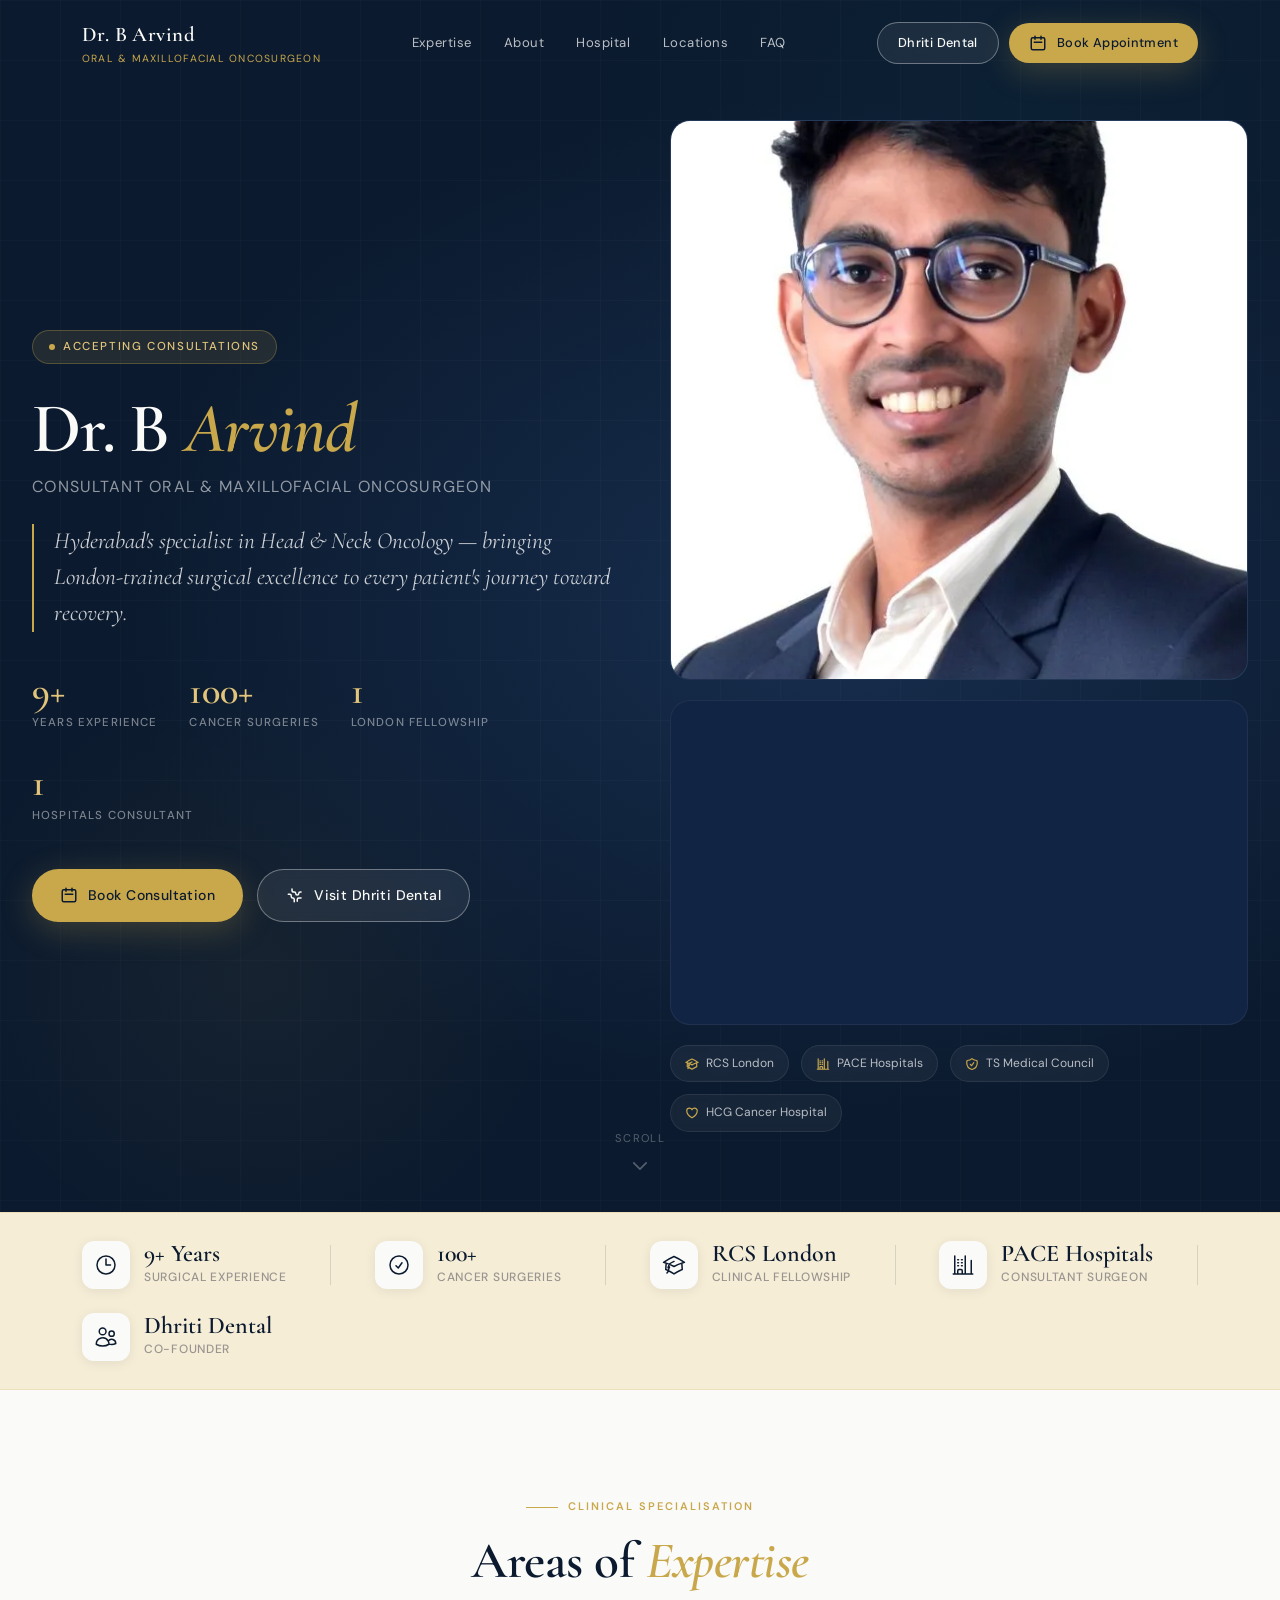
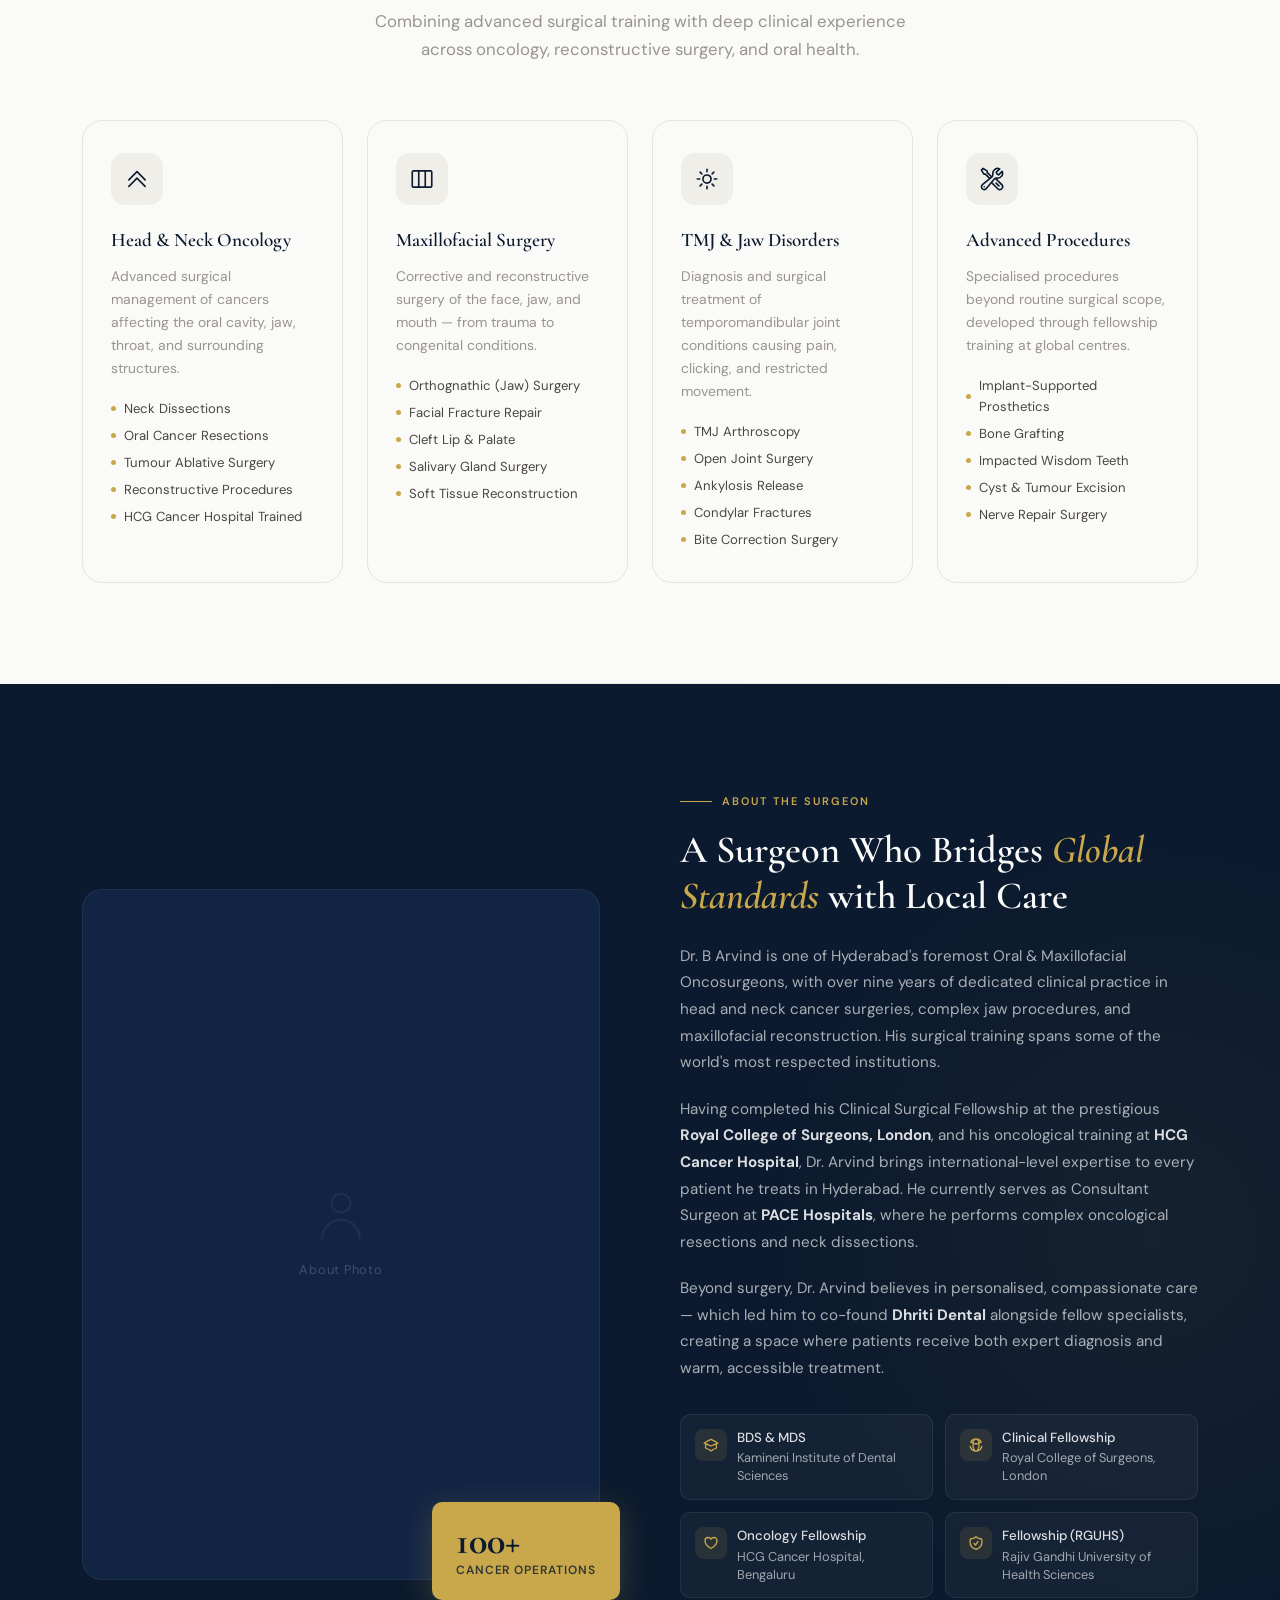
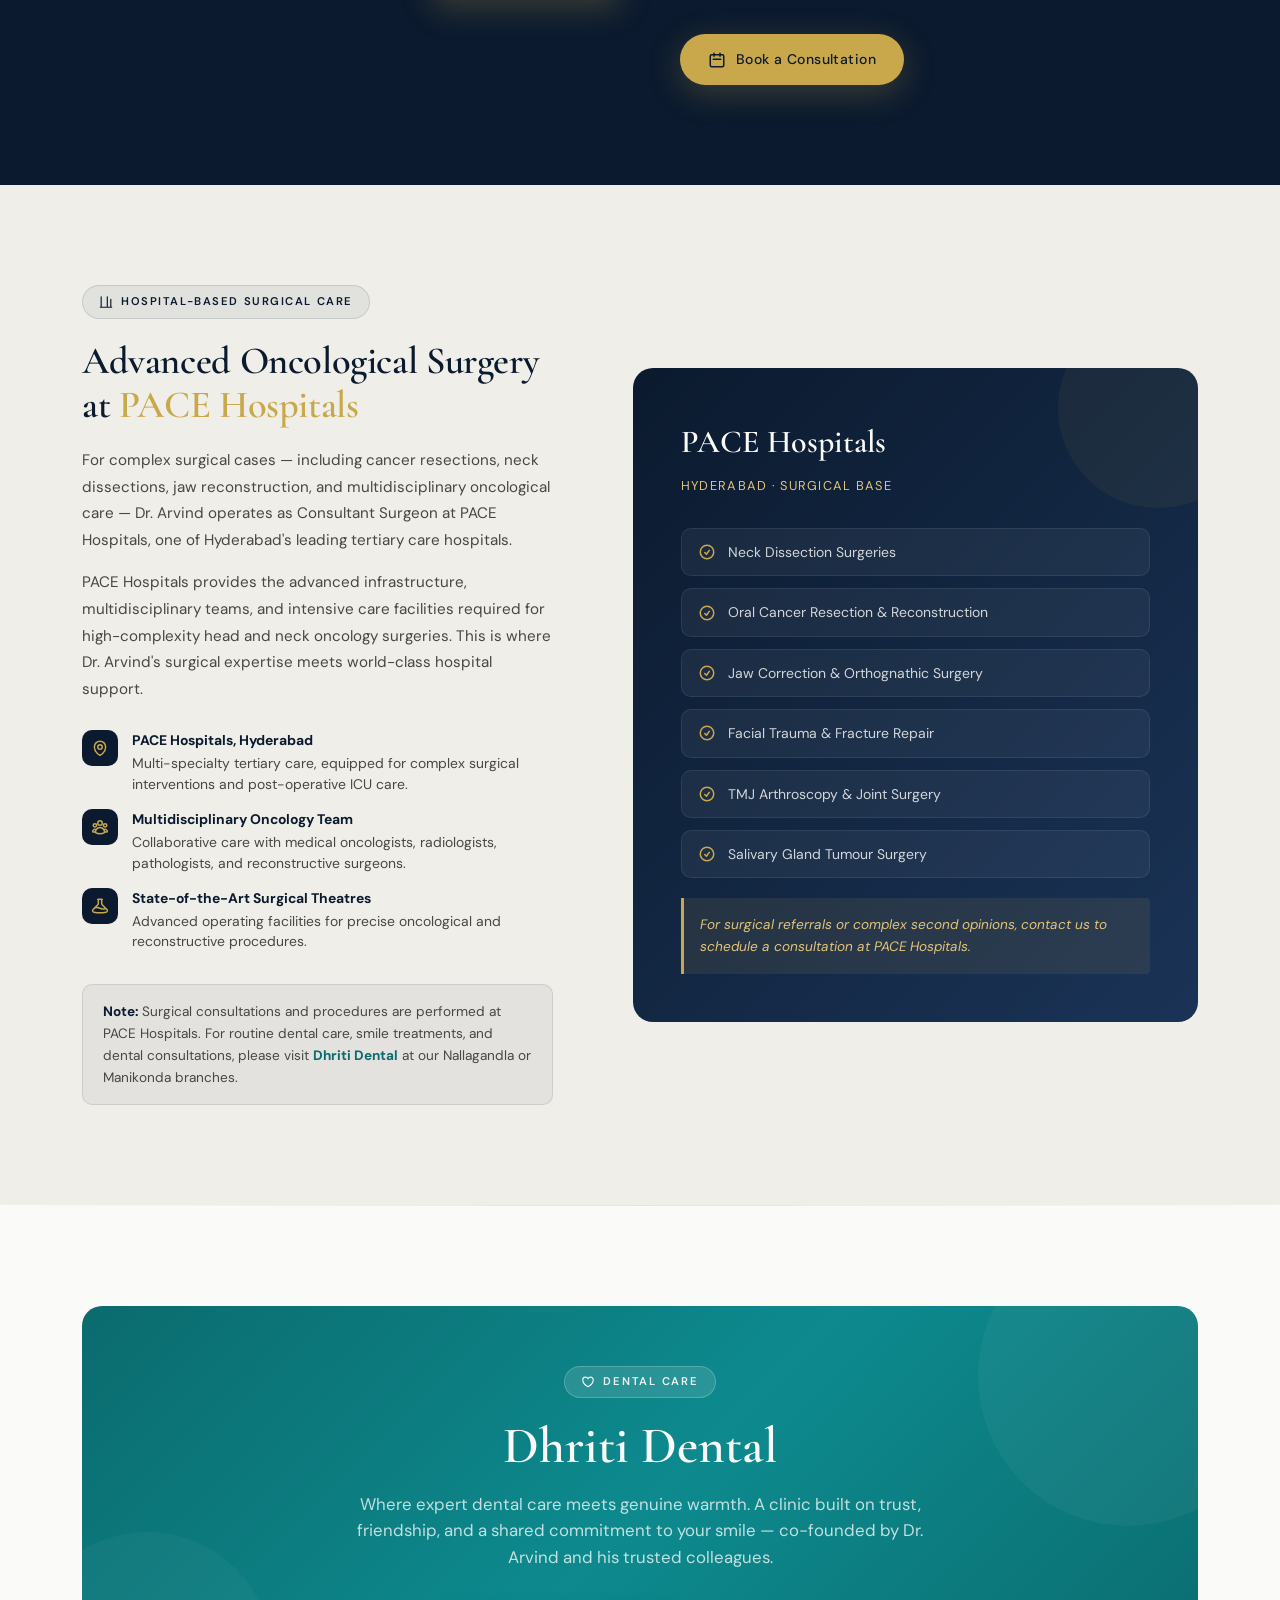
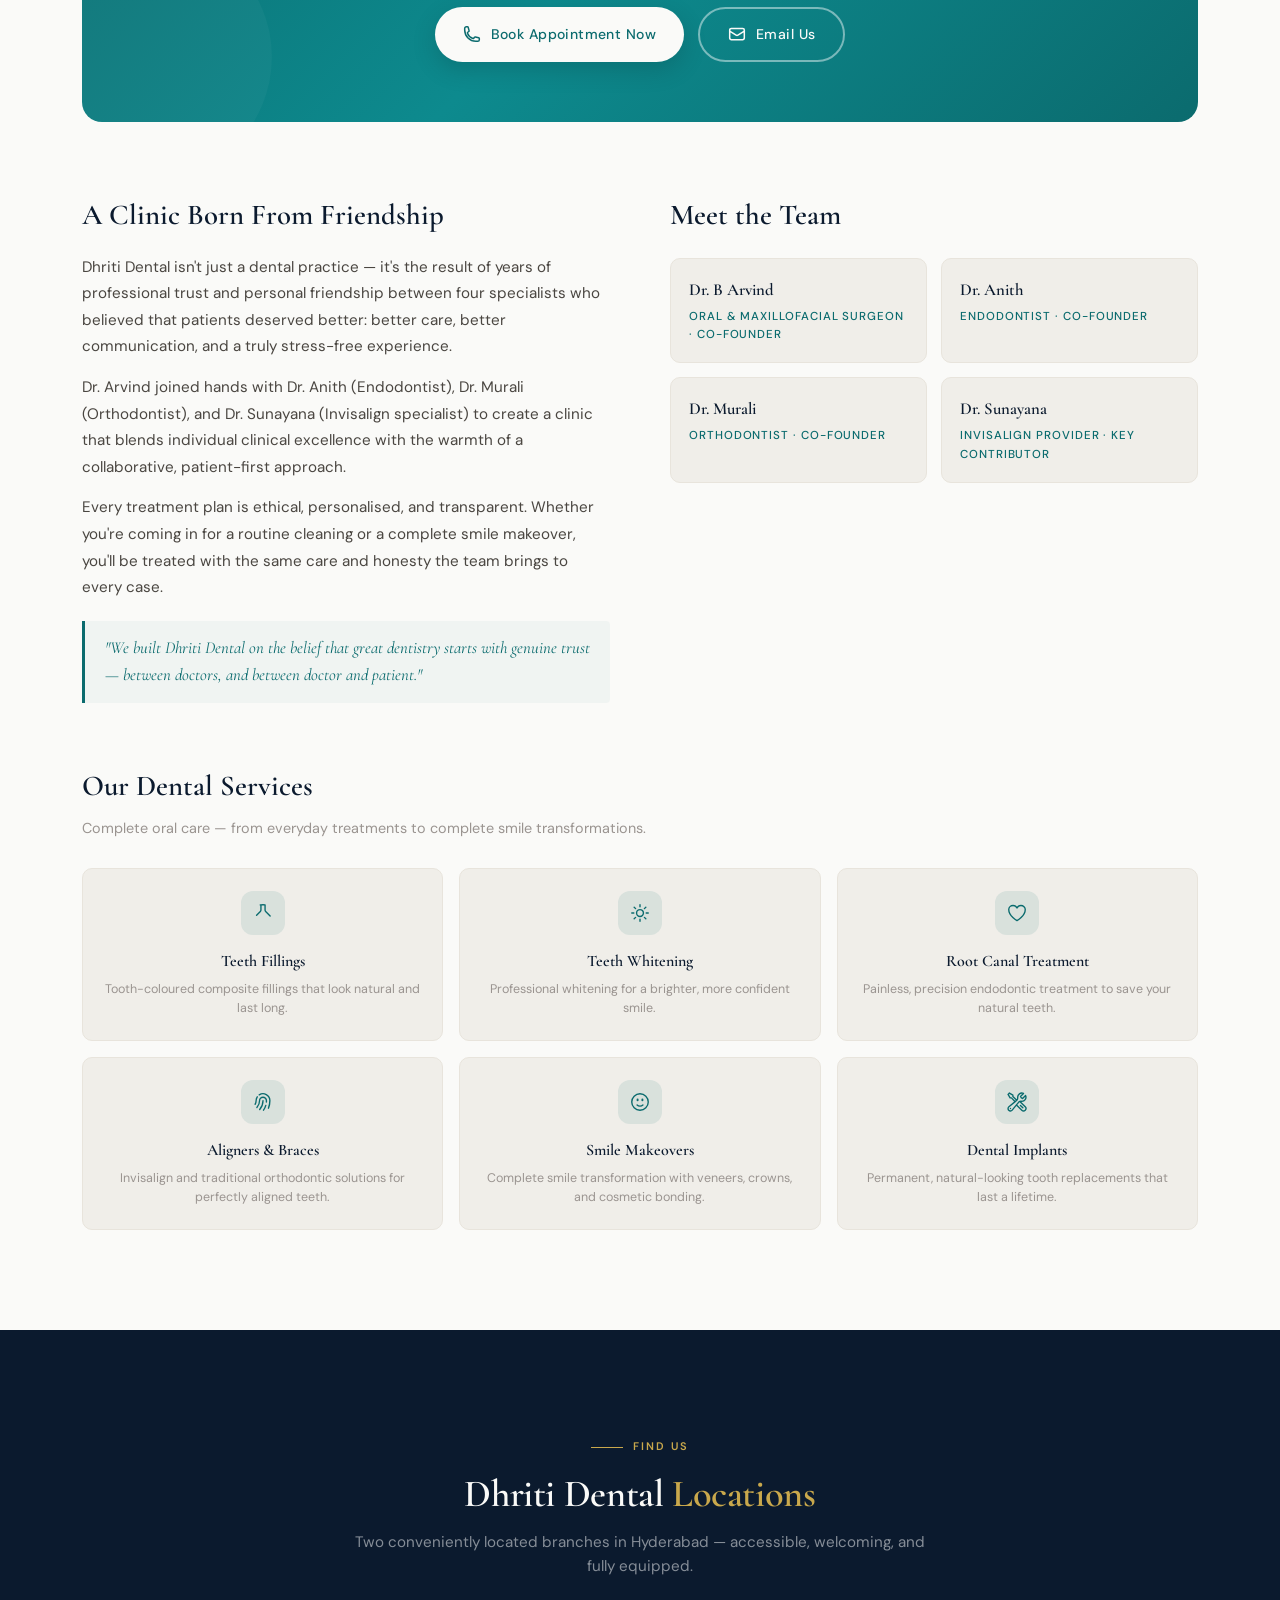
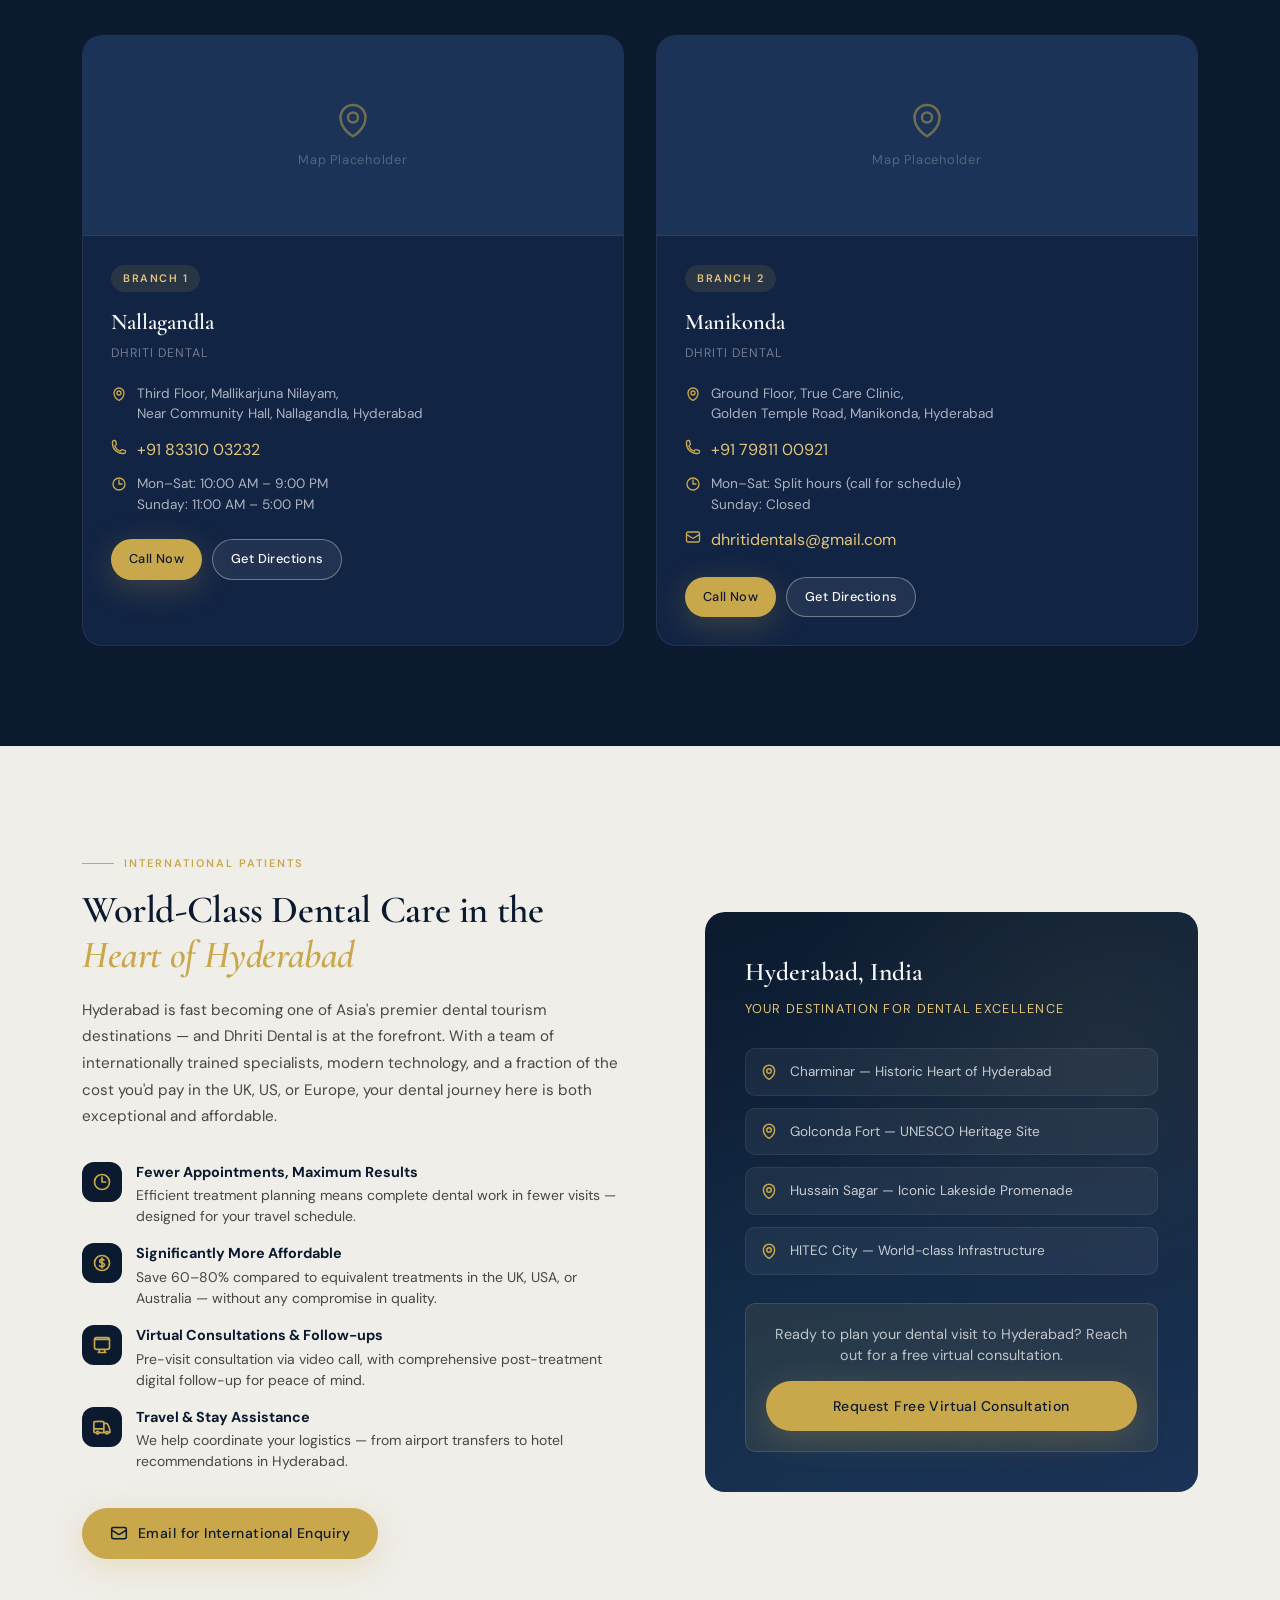
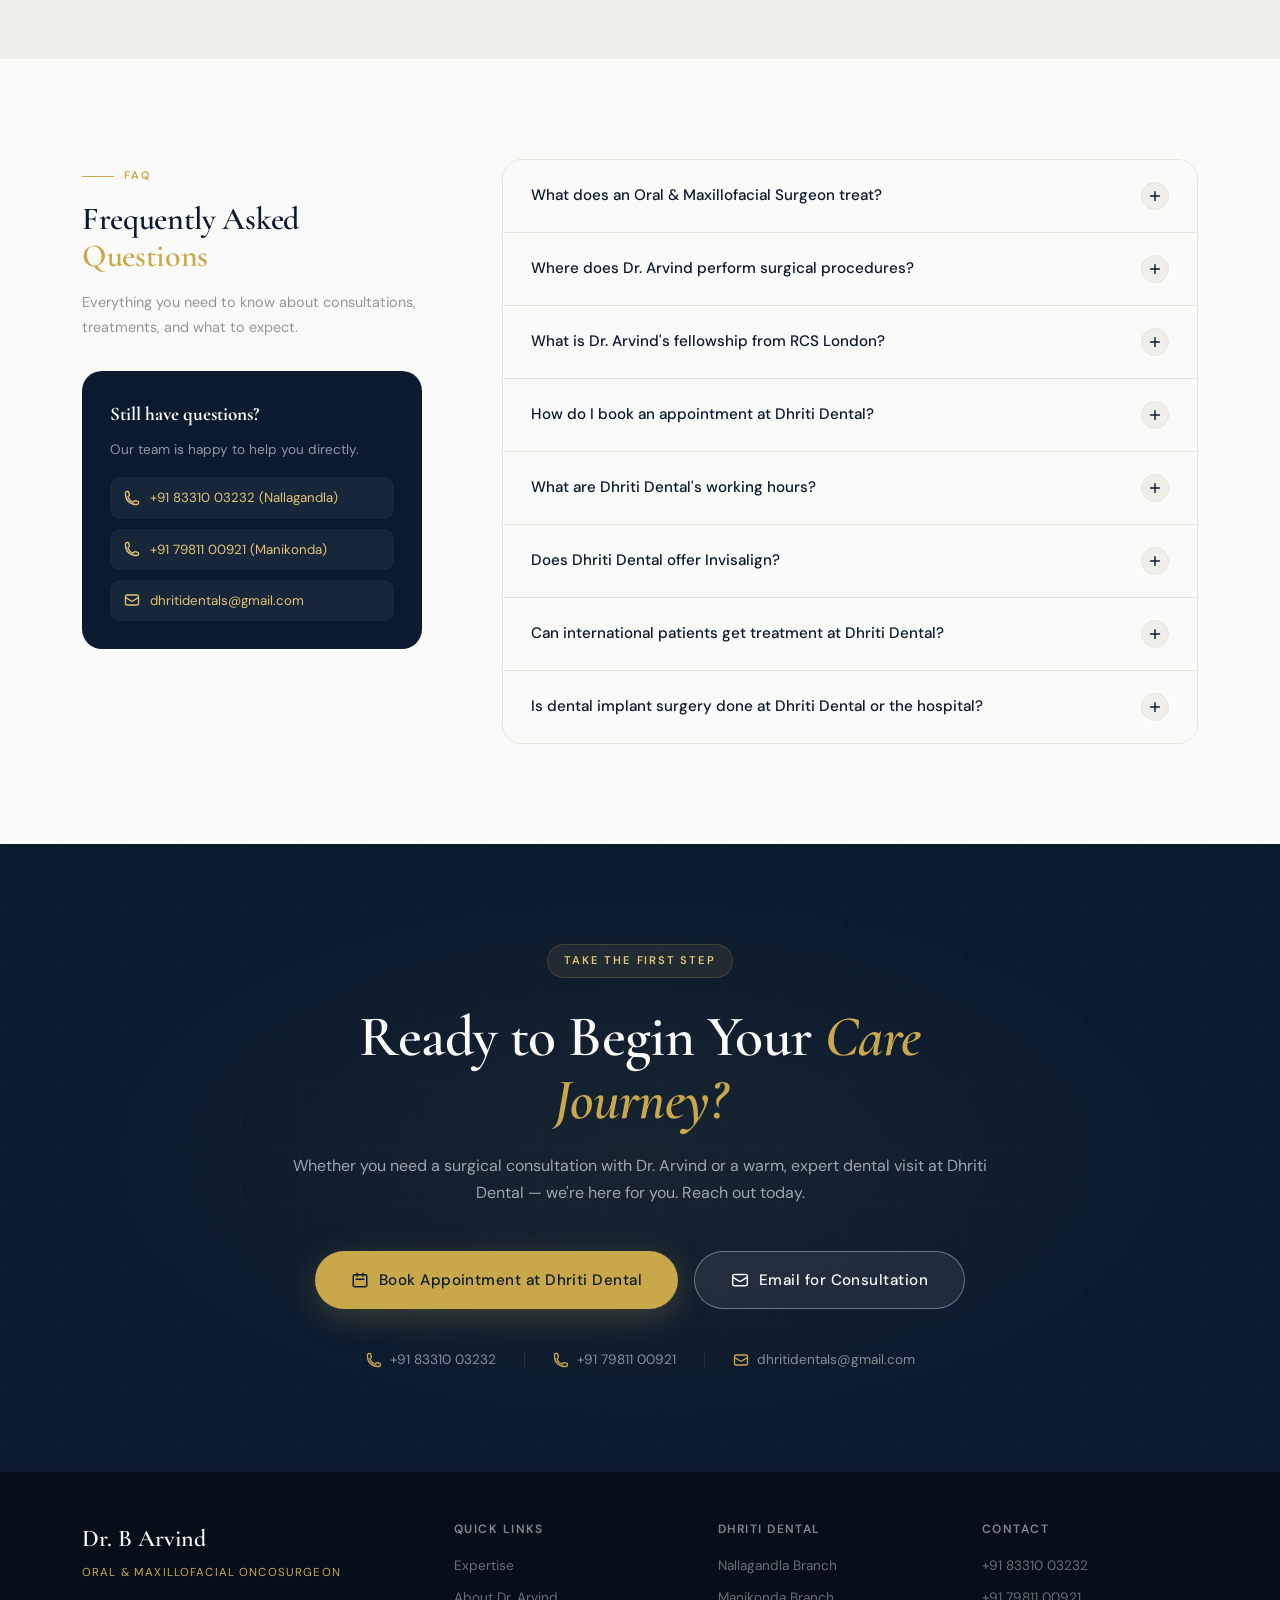
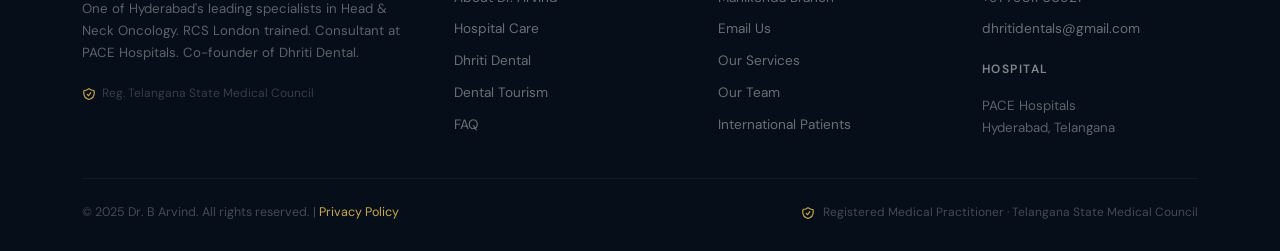
==== index.html @ 1f9f4935 "added intro image and disfunctional link" ====
<!DOCTYPE html>
<html lang="en">
<head>
  <meta charset="UTF-8" />
  <meta name="viewport" content="width=device-width, initial-scale=1.0" />
  <meta name="description" content="Dr. B Arvind – Consultant Oral & Maxillofacial Oncosurgeon in Hyderabad. Specialist in Head & Neck Oncology. Fellowship from Royal College of Surgeons, London. Co-founder of Dhriti Dental." />
  <meta name="keywords" content="oral maxillofacial surgeon hyderabad, head neck oncology, cancer surgeon hyderabad, dhriti dental, PACE hospitals, jaw surgery, TMJ specialist" />
  <meta property="og:title" content="Dr. B Arvind | Oral & Maxillofacial Oncosurgeon, Hyderabad" />
  <meta property="og:description" content="One of Hyderabad's leading Oral & Maxillofacial Oncosurgeons. RCS London Fellowship. Consultant at PACE Hospitals. Co-founder of Dhriti Dental." />
  <title>Dr. B Arvind | Oral & Maxillofacial Oncosurgeon | Hyderabad</title>
  <link rel="stylesheet" href="assets/css/style.css" />
  <link rel="preconnect" href="https://fonts.googleapis.com" />
  <link rel="preconnect" href="https://fonts.gstatic.com" crossorigin />
</head>
<body>

<!-- ============================================================
     NAVIGATION
============================================================ -->
<nav id="navbar">
  <div class="container">
    <div class="nav-inner">
      <a href="#hero" class="nav-brand">
        <span class="nav-brand-name">Dr. B Arvind</span>
        <span class="nav-brand-title">Oral & Maxillofacial Oncosurgeon</span>
      </a>

      <div class="nav-links">
        <a href="#expertise">Expertise</a>
        <a href="#about">About</a>
        <a href="#hospital">Hospital</a>
        <a href="#locations">Locations</a>
        <a href="#faq">FAQ</a>
      </div>

      <div class="nav-cta">
        <a href="#clinic" class="btn btn--outline-white btn--sm">Dhriti Dental</a>
        <a href="#final-cta" class="btn btn--primary btn--sm">
          <svg xmlns="http://www.w3.org/2000/svg" fill="none" viewBox="0 0 24 24" stroke-width="2" stroke="currentColor"><path stroke-linecap="round" stroke-linejoin="round" d="M8 7V3m8 4V3m-9 8h10M5 21h14a2 2 0 002-2V7a2 2 0 00-2-2H5a2 2 0 00-2 2v12a2 2 0 002 2z" /></svg>
          Book Appointment
        </a>
      </div>

      <button class="hamburger" id="hamburger" aria-label="Open menu">
        <span></span><span></span><span></span>
      </button>
    </div>
  </div>
</nav>

<!-- Mobile Menu -->
<div class="mobile-menu-overlay" id="mobileOverlay"></div>
<div class="mobile-menu" id="mobileMenu">
  <button class="mobile-menu-close" id="mobileClose" aria-label="Close menu">
    <svg xmlns="http://www.w3.org/2000/svg" width="24" height="24" fill="none" viewBox="0 0 24 24" stroke-width="2" stroke="currentColor"><path stroke-linecap="round" stroke-linejoin="round" d="M6 18L18 6M6 6l12 12" /></svg>
  </button>
  <div class="mobile-nav-links">
    <a href="#expertise">Expertise</a>
    <a href="#about">About</a>
    <a href="#hospital">Hospital</a>
    <a href="#clinic">Dhriti Dental</a>
    <a href="#locations">Locations</a>
    <a href="#dental-tourism">Dental Tourism</a>
    <a href="#faq">FAQ</a>
  </div>
  <div class="mobile-cta">
    <a href="#clinic" class="btn btn--outline-gold">Visit Dhriti Dental</a>
    <a href="#final-cta" class="btn btn--primary">Book Appointment</a>
  </div>
</div>

<!-- ============================================================
     HERO SECTION
============================================================ -->
<section id="hero">
  <div class="hero-bg-pattern"></div>
  <div class="hero-grid-overlay"></div>

  <div class="container--wide">
    <div class="hero-content">

      <!-- Left: Text Content -->
      <div class="hero-left">
        <div class="hero-badge">
          <span class="hero-badge-dot"></span>
          Accepting Consultations
        </div>

        <h1 class="hero-name">Dr. B <span>Arvind</span></h1>
        <p class="hero-designation">Consultant Oral &amp; Maxillofacial Oncosurgeon</p>

        <p class="hero-headline">
          Hyderabad's specialist in Head &amp; Neck Oncology — bringing London-trained surgical excellence to every patient's journey toward recovery.
        </p>

        <div class="hero-stats">
          <div class="hero-stat-item">
            <div class="hero-stat-number" data-count="9" data-suffix="+">9+</div>
            <div class="hero-stat-label">Years Experience</div>
          </div>
          <div class="hero-stat-item">
            <div class="hero-stat-number" data-count="100" data-suffix="+">100+</div>
            <div class="hero-stat-label">Cancer Surgeries</div>
          </div>
          <div class="hero-stat-item">
            <div class="hero-stat-number" data-count="1" data-suffix="">RCS</div>
            <div class="hero-stat-label">London Fellowship</div>
          </div>
          <div class="hero-stat-item">
            <div class="hero-stat-number" data-count="1" data-suffix="">PACE</div>
            <div class="hero-stat-label">Hospitals Consultant</div>
          </div>
        </div>

        <div class="hero-cta">
          <a href="#final-cta" class="btn btn--primary">
            <svg xmlns="http://www.w3.org/2000/svg" fill="none" viewBox="0 0 24 24" stroke-width="2" stroke="currentColor"><path stroke-linecap="round" stroke-linejoin="round" d="M8 7V3m8 4V3m-9 8h10M5 21h14a2 2 0 002-2V7a2 2 0 00-2-2H5a2 2 0 00-2 2v12a2 2 0 002 2z" /></svg>
            Book Consultation
          </a>
          <a href="#clinic" class="btn btn--outline-white">
            <svg xmlns="http://www.w3.org/2000/svg" fill="none" viewBox="0 0 24 24" stroke-width="2" stroke="currentColor"><path stroke-linecap="round" stroke-linejoin="round" d="M3.055 11H5a2 2 0 012 2v1a2 2 0 002 2 2 2 0 012 2v2.945M8 3.935V5.5A2.5 2.5 0 0010.5 8h.5a2 2 0 012 2 2 2 0 104 0 2 2 0 012-2h1.064M15 20.488V18a2 2 0 012-2h3.064" /></svg>
            Visit Dhriti Dental
          </a>
        </div>
      </div>

      <!-- Right: Image + Credentials -->
      <div class="hero-right">
        <div class="hero-image-block">
          <div class="hero-image-placeholder">
            <img src="./assets/images/drarvind.webp" alt="Doctor Photo" class="hero-image">
          </div>
        </div>

        <div class="video-placeholder">
            <iframe 
              src="https://www.youtube.com/embed/ZMLJtDI3-Ac"
              title="Introduction Video"
              frameborder="0"
              allow="accelerometer; autoplay; clipboard-write; encrypted-media; gyroscope; picture-in-picture; web-share"
              allowfullscreen>
            </iframe>
        </div>

        <div class="hero-credentials-strip">
          <div class="credential-pill">
            <svg xmlns="http://www.w3.org/2000/svg" fill="none" viewBox="0 0 24 24" stroke-width="2" stroke="currentColor"><path stroke-linecap="round" stroke-linejoin="round" d="M4.26 10.147a60.436 60.436 0 00-.491 6.347A48.627 48.627 0 0112 20.904a48.627 48.627 0 018.232-4.41 60.46 60.46 0 00-.491-6.347m-15.482 0a50.57 50.57 0 00-2.658-.813A59.905 59.905 0 0112 3.493a59.902 59.902 0 0110.399 5.84c-.896.248-1.783.52-2.658.814m-15.482 0A50.697 50.697 0 0112 13.489a50.702 50.702 0 017.74-3.342M6.75 15a.75.75 0 100-1.5.75.75 0 000 1.5zm0 0v-3.675A55.378 55.378 0 0112 8.443m-7.007 11.55A5.981 5.981 0 006.75 15.75v-1.5" /></svg>
            RCS London
          </div>
          <div class="credential-pill">
            <svg xmlns="http://www.w3.org/2000/svg" fill="none" viewBox="0 0 24 24" stroke-width="2" stroke="currentColor"><path stroke-linecap="round" stroke-linejoin="round" d="M2.25 21h19.5m-18-18v18m10.5-18v18m6-13.5V21M6.75 6.75h.75m-.75 3h.75m-.75 3h.75m3-6h.75m-.75 3h.75m-.75 3h.75M6.75 21v-3.375c0-.621.504-1.125 1.125-1.125h2.25c.621 0 1.125.504 1.125 1.125V21" /></svg>
            PACE Hospitals
          </div>
          <div class="credential-pill">
            <svg xmlns="http://www.w3.org/2000/svg" fill="none" viewBox="0 0 24 24" stroke-width="2" stroke="currentColor"><path stroke-linecap="round" stroke-linejoin="round" d="M9 12.75L11.25 15 15 9.75m-3-7.036A11.959 11.959 0 013.598 6 11.99 11.99 0 003 9.749c0 5.592 3.824 10.29 9 11.623 5.176-1.332 9-6.03 9-11.622 0-1.31-.21-2.571-.598-3.751h-.152c-3.196 0-6.1-1.248-8.25-3.285z" /></svg>
            TS Medical Council
          </div>
          <div class="credential-pill">
            <svg xmlns="http://www.w3.org/2000/svg" fill="none" viewBox="0 0 24 24" stroke-width="2" stroke="currentColor"><path stroke-linecap="round" stroke-linejoin="round" d="M21 8.25c0-2.485-2.099-4.5-4.688-4.5-1.935 0-3.597 1.126-4.312 2.733-.715-1.607-2.377-2.733-4.313-2.733C5.1 3.75 3 5.765 3 8.25c0 7.22 9 12 9 12s9-4.78 9-12z" /></svg>
            HCG Cancer Hospital
          </div>
        </div>
      </div>
    </div>
  </div>

  <div class="hero-scroll-hint">
    <span>Scroll</span>
    <svg xmlns="http://www.w3.org/2000/svg" fill="none" viewBox="0 0 24 24" stroke-width="2" stroke="currentColor"><path stroke-linecap="round" stroke-linejoin="round" d="M19.5 8.25l-7.5 7.5-7.5-7.5" /></svg>
  </div>
</section>

<!-- ============================================================
     TRUST BAR
============================================================ -->
<section id="trust-bar">
  <div class="container">
    <div class="trust-bar-inner">
      <div class="trust-item fade-up">
        <div class="trust-icon">
          <svg xmlns="http://www.w3.org/2000/svg" fill="none" viewBox="0 0 24 24" stroke-width="1.5" stroke="currentColor"><path stroke-linecap="round" stroke-linejoin="round" d="M12 6v6h4.5m4.5 0a9 9 0 11-18 0 9 9 0 0118 0z" /></svg>
        </div>
        <div class="trust-info">
          <div class="trust-value">9+ Years</div>
          <div class="trust-desc">Surgical Experience</div>
        </div>
      </div>
      <div class="trust-divider"></div>
      <div class="trust-item fade-up fade-up-delay-1">
        <div class="trust-icon">
          <svg xmlns="http://www.w3.org/2000/svg" fill="none" viewBox="0 0 24 24" stroke-width="1.5" stroke="currentColor"><path stroke-linecap="round" stroke-linejoin="round" d="M9 12.75L11.25 15 15 9.75M21 12a9 9 0 11-18 0 9 9 0 0118 0z" /></svg>
        </div>
        <div class="trust-info">
          <div class="trust-value">100+</div>
          <div class="trust-desc">Cancer Surgeries</div>
        </div>
      </div>
      <div class="trust-divider"></div>
      <div class="trust-item fade-up fade-up-delay-2">
        <div class="trust-icon">
          <svg xmlns="http://www.w3.org/2000/svg" fill="none" viewBox="0 0 24 24" stroke-width="1.5" stroke="currentColor"><path stroke-linecap="round" stroke-linejoin="round" d="M4.26 10.147a60.436 60.436 0 00-.491 6.347A48.627 48.627 0 0112 20.904a48.627 48.627 0 018.232-4.41 60.46 60.46 0 00-.491-6.347m-15.482 0a50.57 50.57 0 00-2.658-.813A59.905 59.905 0 0112 3.493a59.902 59.902 0 0110.399 5.84c-.896.248-1.783.52-2.658.814m-15.482 0A50.697 50.697 0 0112 13.489a50.702 50.702 0 017.74-3.342M6.75 15a.75.75 0 100-1.5.75.75 0 000 1.5zm0 0v-3.675A55.378 55.378 0 0112 8.443m-7.007 11.55A5.981 5.981 0 006.75 15.75v-1.5" /></svg>
        </div>
        <div class="trust-info">
          <div class="trust-value">RCS London</div>
          <div class="trust-desc">Clinical Fellowship</div>
        </div>
      </div>
      <div class="trust-divider"></div>
      <div class="trust-item fade-up fade-up-delay-3">
        <div class="trust-icon">
          <svg xmlns="http://www.w3.org/2000/svg" fill="none" viewBox="0 0 24 24" stroke-width="1.5" stroke="currentColor"><path stroke-linecap="round" stroke-linejoin="round" d="M2.25 21h19.5m-18-18v18m10.5-18v18m6-13.5V21M6.75 6.75h.75m-.75 3h.75m-.75 3h.75m3-6h.75m-.75 3h.75m-.75 3h.75M6.75 21v-3.375c0-.621.504-1.125 1.125-1.125h2.25c.621 0 1.125.504 1.125 1.125V21" /></svg>
        </div>
        <div class="trust-info">
          <div class="trust-value">PACE Hospitals</div>
          <div class="trust-desc">Consultant Surgeon</div>
        </div>
      </div>
      <div class="trust-divider"></div>
      <div class="trust-item fade-up fade-up-delay-4">
        <div class="trust-icon">
          <svg xmlns="http://www.w3.org/2000/svg" fill="none" viewBox="0 0 24 24" stroke-width="1.5" stroke="currentColor"><path stroke-linecap="round" stroke-linejoin="round" d="M15 19.128a9.38 9.38 0 002.625.372 9.337 9.337 0 004.121-.952 4.125 4.125 0 00-7.533-2.493M15 19.128v-.003c0-1.113-.285-2.16-.786-3.07M15 19.128v.106A12.318 12.318 0 018.624 21c-2.331 0-4.512-.645-6.374-1.766l-.001-.109a6.375 6.375 0 0111.964-3.07M12 6.375a3.375 3.375 0 11-6.75 0 3.375 3.375 0 016.75 0zm8.25 2.25a2.625 2.625 0 11-5.25 0 2.625 2.625 0 015.25 0z" /></svg>
        </div>
        <div class="trust-info">
          <div class="trust-value">Dhriti Dental</div>
          <div class="trust-desc">Co-Founder</div>
        </div>
      </div>
    </div>
  </div>
</section>

<!-- ============================================================
     EXPERTISE SECTION
============================================================ -->
<section id="expertise">
  <div class="container">
    <div style="text-align:center; max-width: 600px; margin: 0 auto;" class="fade-up">
      <span class="section-label">Clinical Specialisation</span>
      <h2 class="section-title section-title--xl" style="color: var(--navy); margin-bottom: 16px;">Areas of <em style="font-style:italic; color: var(--gold);">Expertise</em></h2>
      <p class="section-subtitle" style="margin: 0 auto;">Combining advanced surgical training with deep clinical experience across oncology, reconstructive surgery, and oral health.</p>
    </div>

    <div class="expertise-grid">
      <!-- Card 1 -->
      <div class="expertise-card fade-up">
        <div class="expertise-icon">
          <svg xmlns="http://www.w3.org/2000/svg" fill="none" viewBox="0 0 24 24" stroke-width="1.5" stroke="currentColor"><path stroke-linecap="round" stroke-linejoin="round" d="M4.5 12.75l7.5-7.5 7.5 7.5m-15 6l7.5-7.5 7.5 7.5" /></svg>
        </div>
        <h3 class="expertise-card-title">Head &amp; Neck Oncology</h3>
        <p class="expertise-card-desc">Advanced surgical management of cancers affecting the oral cavity, jaw, throat, and surrounding structures.</p>
        <ul class="expertise-list">
          <li>Neck Dissections</li>
          <li>Oral Cancer Resections</li>
          <li>Tumour Ablative Surgery</li>
          <li>Reconstructive Procedures</li>
          <li>HCG Cancer Hospital Trained</li>
        </ul>
      </div>

      <!-- Card 2 -->
      <div class="expertise-card fade-up fade-up-delay-1">
        <div class="expertise-icon">
          <svg xmlns="http://www.w3.org/2000/svg" fill="none" viewBox="0 0 24 24" stroke-width="1.5" stroke="currentColor"><path stroke-linecap="round" stroke-linejoin="round" d="M9 4.5v15m6-15v15m-10.875 0h15.75c.621 0 1.125-.504 1.125-1.125V5.625c0-.621-.504-1.125-1.125-1.125H4.125C3.504 4.5 3 5.004 3 5.625v12.75c0 .621.504 1.125 1.125 1.125z" /></svg>
        </div>
        <h3 class="expertise-card-title">Maxillofacial Surgery</h3>
        <p class="expertise-card-desc">Corrective and reconstructive surgery of the face, jaw, and mouth — from trauma to congenital conditions.</p>
        <ul class="expertise-list">
          <li>Orthognathic (Jaw) Surgery</li>
          <li>Facial Fracture Repair</li>
          <li>Cleft Lip &amp; Palate</li>
          <li>Salivary Gland Surgery</li>
          <li>Soft Tissue Reconstruction</li>
        </ul>
      </div>

      <!-- Card 3 -->
      <div class="expertise-card fade-up fade-up-delay-2">
        <div class="expertise-icon">
          <svg xmlns="http://www.w3.org/2000/svg" fill="none" viewBox="0 0 24 24" stroke-width="1.5" stroke="currentColor"><path stroke-linecap="round" stroke-linejoin="round" d="M12 3v2.25m6.364.386l-1.591 1.591M21 12h-2.25m-.386 6.364l-1.591-1.591M12 18.75V21m-4.773-4.227l-1.591 1.591M5.25 12H3m4.227-4.773L5.636 5.636M15.75 12a3.75 3.75 0 11-7.5 0 3.75 3.75 0 017.5 0z" /></svg>
        </div>
        <h3 class="expertise-card-title">TMJ &amp; Jaw Disorders</h3>
        <p class="expertise-card-desc">Diagnosis and surgical treatment of temporomandibular joint conditions causing pain, clicking, and restricted movement.</p>
        <ul class="expertise-list">
          <li>TMJ Arthroscopy</li>
          <li>Open Joint Surgery</li>
          <li>Ankylosis Release</li>
          <li>Condylar Fractures</li>
          <li>Bite Correction Surgery</li>
        </ul>
      </div>

      <!-- Card 4 -->
      <div class="expertise-card fade-up fade-up-delay-3">
        <div class="expertise-icon">
          <svg xmlns="http://www.w3.org/2000/svg" fill="none" viewBox="0 0 24 24" stroke-width="1.5" stroke="currentColor"><path stroke-linecap="round" stroke-linejoin="round" d="M11.42 15.17L17.25 21A2.652 2.652 0 0021 17.25l-5.877-5.877M11.42 15.17l2.496-3.03c.317-.384.74-.626 1.208-.766M11.42 15.17l-4.655 5.653a2.548 2.548 0 11-3.586-3.586l6.837-5.63m5.108-.233c.55-.164 1.163-.188 1.743-.14a4.5 4.5 0 004.486-6.336l-3.276 3.277a3.004 3.004 0 01-2.25-2.25l3.276-3.276a4.5 4.5 0 00-6.336 4.486c.091 1.076-.071 2.264-.904 2.95l-.102.085m-1.745 1.437L5.909 7.5H4.5L2.25 3.75l1.5-1.5L7.5 4.5v1.409l4.26 4.26m-1.745 1.437l1.745-1.437m6.615 8.206L15.75 15.75M4.867 19.125h.008v.008h-.008v-.008z" /></svg>
        </div>
        <h3 class="expertise-card-title">Advanced Procedures</h3>
        <p class="expertise-card-desc">Specialised procedures beyond routine surgical scope, developed through fellowship training at global centres.</p>
        <ul class="expertise-list">
          <li>Implant-Supported Prosthetics</li>
          <li>Bone Grafting</li>
          <li>Impacted Wisdom Teeth</li>
          <li>Cyst &amp; Tumour Excision</li>
          <li>Nerve Repair Surgery</li>
        </ul>
      </div>
    </div>
  </div>
</section>

<div class="section-divider"></div>

<!-- ============================================================
     ABOUT DOCTOR
============================================================ -->
<section id="about">
  <div class="about-bg"></div>
  <div class="container">
    <div class="about-layout">

      <div class="about-image-block fade-up">
        <div class="about-image-placeholder">
          <svg xmlns="http://www.w3.org/2000/svg" fill="none" viewBox="0 0 24 24" stroke-width="1" stroke="currentColor">
            <path stroke-linecap="round" stroke-linejoin="round" d="M15.75 6a3.75 3.75 0 11-7.5 0 3.75 3.75 0 017.5 0zM4.501 20.118a7.5 7.5 0 0114.998 0" />
          </svg>
          <p style="font-size: 0.8rem; letter-spacing: 0.06em;">About Photo</p>
        </div>
        <div class="about-accent-card">
          <div class="about-accent-number">100+</div>
          <div class="about-accent-text">Cancer Operations</div>
        </div>
      </div>

      <div class="about-content fade-up fade-up-delay-1">
        <span class="section-label">About the Surgeon</span>
        <h2 class="about-title">A Surgeon Who Bridges <em>Global Standards</em> with Local Care</h2>
        <p class="about-bio">
          Dr. B Arvind is one of Hyderabad's foremost Oral & Maxillofacial Oncosurgeons, with over nine years of dedicated clinical practice in head and neck cancer surgeries, complex jaw procedures, and maxillofacial reconstruction. His surgical training spans some of the world's most respected institutions.
        </p>
        <p class="about-bio">
          Having completed his Clinical Surgical Fellowship at the prestigious <strong style="color: rgba(255,255,255,0.85);">Royal College of Surgeons, London</strong>, and his oncological training at <strong style="color: rgba(255,255,255,0.85);">HCG Cancer Hospital</strong>, Dr. Arvind brings international-level expertise to every patient he treats in Hyderabad. He currently serves as Consultant Surgeon at <strong style="color: rgba(255,255,255,0.85);">PACE Hospitals</strong>, where he performs complex oncological resections and neck dissections.
        </p>
        <p class="about-bio">
          Beyond surgery, Dr. Arvind believes in personalised, compassionate care — which led him to co-found <strong style="color: rgba(255,255,255,0.85);">Dhriti Dental</strong> alongside fellow specialists, creating a space where patients receive both expert diagnosis and warm, accessible treatment.
        </p>

        <div class="about-qualifications">
          <div class="qual-item">
            <div class="qual-icon">
              <svg xmlns="http://www.w3.org/2000/svg" fill="none" viewBox="0 0 24 24" stroke-width="2" stroke="currentColor"><path stroke-linecap="round" stroke-linejoin="round" d="M4.26 10.147a60.436 60.436 0 00-.491 6.347A48.627 48.627 0 0112 20.904a48.627 48.627 0 018.232-4.41 60.46 60.46 0 00-.491-6.347m-15.482 0a50.57 50.57 0 00-2.658-.813A59.905 59.905 0 0112 3.493a59.902 59.902 0 0110.399 5.84c-.896.248-1.783.52-2.658.814m-15.482 0A50.697 50.697 0 0112 13.489a50.702 50.702 0 017.74-3.342" /></svg>
            </div>
            <div class="qual-text">
              <strong>BDS &amp; MDS</strong>
              Kamineni Institute of Dental Sciences
            </div>
          </div>
          <div class="qual-item">
            <div class="qual-icon">
              <svg xmlns="http://www.w3.org/2000/svg" fill="none" viewBox="0 0 24 24" stroke-width="2" stroke="currentColor"><path stroke-linecap="round" stroke-linejoin="round" d="M12 21a9.004 9.004 0 008.716-6.747M12 21a9.004 9.004 0 01-8.716-6.747M12 21c2.485 0 4.5-4.03 4.5-9S14.485 3 12 3m0 18c-2.485 0-4.5-4.03-4.5-9S9.515 3 12 3m0 0a8.997 8.997 0 017.843 4.582M12 3a8.997 8.997 0 00-7.843 4.582m15.686 0A11.953 11.953 0 0112 10.5c-2.998 0-5.74-1.1-7.843-2.918" /></svg>
            </div>
            <div class="qual-text">
              <strong>Clinical Fellowship</strong>
              Royal College of Surgeons, London
            </div>
          </div>
          <div class="qual-item">
            <div class="qual-icon">
              <svg xmlns="http://www.w3.org/2000/svg" fill="none" viewBox="0 0 24 24" stroke-width="2" stroke="currentColor"><path stroke-linecap="round" stroke-linejoin="round" d="M21 8.25c0-2.485-2.099-4.5-4.688-4.5-1.935 0-3.597 1.126-4.312 2.733-.715-1.607-2.377-2.733-4.313-2.733C5.1 3.75 3 5.765 3 8.25c0 7.22 9 12 9 12s9-4.78 9-12z" /></svg>
            </div>
            <div class="qual-text">
              <strong>Oncology Fellowship</strong>
              HCG Cancer Hospital, Bengaluru
            </div>
          </div>
          <div class="qual-item">
            <div class="qual-icon">
              <svg xmlns="http://www.w3.org/2000/svg" fill="none" viewBox="0 0 24 24" stroke-width="2" stroke="currentColor"><path stroke-linecap="round" stroke-linejoin="round" d="M9 12.75L11.25 15 15 9.75m-3-7.036A11.959 11.959 0 013.598 6 11.99 11.99 0 003 9.749c0 5.592 3.824 10.29 9 11.623 5.176-1.332 9-6.03 9-11.622 0-1.31-.21-2.571-.598-3.751h-.152c-3.196 0-6.1-1.248-8.25-3.285z" /></svg>
            </div>
            <div class="qual-text">
              <strong>Fellowship (RGUHS)</strong>
              Rajiv Gandhi University of Health Sciences
            </div>
          </div>
        </div>

        <a href="#final-cta" class="btn btn--primary">
          <svg xmlns="http://www.w3.org/2000/svg" fill="none" viewBox="0 0 24 24" stroke-width="2" stroke="currentColor"><path stroke-linecap="round" stroke-linejoin="round" d="M8 7V3m8 4V3m-9 8h10M5 21h14a2 2 0 002-2V7a2 2 0 00-2-2H5a2 2 0 00-2 2v12a2 2 0 002 2z" /></svg>
          Book a Consultation
        </a>
      </div>
    </div>
  </div>
</section>

<!-- ============================================================
     HOSPITAL SECTION
============================================================ -->
<section id="hospital">
  <div class="container">
    <div class="hospital-layout">

      <div class="hospital-content fade-up">
        <div class="hospital-badge">
          <svg xmlns="http://www.w3.org/2000/svg" fill="none" viewBox="0 0 24 24" stroke-width="2" stroke="currentColor" style="width:14px;height:14px;"><path stroke-linecap="round" stroke-linejoin="round" d="M2.25 21h19.5m-18-18v18m10.5-18v18m6-13.5V21" /></svg>
          Hospital-Based Surgical Care
        </div>
        <h2 class="section-title section-title--lg" style="color: var(--navy); margin-bottom: 20px;">Advanced Oncological Surgery<br />at <span style="color: var(--gold);">PACE Hospitals</span></h2>
        <p>For complex surgical cases — including cancer resections, neck dissections, jaw reconstruction, and multidisciplinary oncological care — Dr. Arvind operates as Consultant Surgeon at PACE Hospitals, one of Hyderabad's leading tertiary care hospitals.</p>
        <p>PACE Hospitals provides the advanced infrastructure, multidisciplinary teams, and intensive care facilities required for high-complexity head and neck oncology surgeries. This is where Dr. Arvind's surgical expertise meets world-class hospital support.</p>

        <div class="hospital-features">
          <div class="hospital-feature">
            <div class="hospital-feature-icon">
              <svg xmlns="http://www.w3.org/2000/svg" fill="none" viewBox="0 0 24 24" stroke-width="2" stroke="currentColor"><path stroke-linecap="round" stroke-linejoin="round" d="M15 10.5a3 3 0 11-6 0 3 3 0 016 0z" /><path stroke-linecap="round" stroke-linejoin="round" d="M19.5 10.5c0 7.142-7.5 11.25-7.5 11.25S4.5 17.642 4.5 10.5a7.5 7.5 0 1115 0z" /></svg>
            </div>
            <div class="hospital-feature-text">
              <strong>PACE Hospitals, Hyderabad</strong>
              Multi-specialty tertiary care, equipped for complex surgical interventions and post-operative ICU care.
            </div>
          </div>
          <div class="hospital-feature">
            <div class="hospital-feature-icon">
              <svg xmlns="http://www.w3.org/2000/svg" fill="none" viewBox="0 0 24 24" stroke-width="2" stroke="currentColor"><path stroke-linecap="round" stroke-linejoin="round" d="M18 18.72a9.094 9.094 0 003.741-.479 3 3 0 00-4.682-2.72m.94 3.198l.001.031c0 .225-.012.447-.037.666A11.944 11.944 0 0112 21c-2.17 0-4.207-.576-5.963-1.584A6.062 6.062 0 016 18.719m12 0a5.971 5.971 0 00-.941-3.197m0 0A5.995 5.995 0 0012 12.75a5.995 5.995 0 00-5.058 2.772m0 0a3 3 0 00-4.681 2.72 8.986 8.986 0 003.74.477m.94-3.197a5.971 5.971 0 00-.94 3.197M15 6.75a3 3 0 11-6 0 3 3 0 016 0zm6 3a2.25 2.25 0 11-4.5 0 2.25 2.25 0 014.5 0zm-13.5 0a2.25 2.25 0 11-4.5 0 2.25 2.25 0 014.5 0z" /></svg>
            </div>
            <div class="hospital-feature-text">
              <strong>Multidisciplinary Oncology Team</strong>
              Collaborative care with medical oncologists, radiologists, pathologists, and reconstructive surgeons.
            </div>
          </div>
          <div class="hospital-feature">
            <div class="hospital-feature-icon">
              <svg xmlns="http://www.w3.org/2000/svg" fill="none" viewBox="0 0 24 24" stroke-width="2" stroke="currentColor"><path stroke-linecap="round" stroke-linejoin="round" d="M9.75 3.104v5.714a2.25 2.25 0 01-.659 1.591L5 14.5M9.75 3.104c-.251.023-.501.05-.75.082m.75-.082a24.301 24.301 0 014.5 0m0 0v5.714c0 .597.237 1.17.659 1.591L19.8 15.3M14.25 3.104c.251.023.501.05.75.082M19.8 15.3l-1.57.393A9.065 9.065 0 0112 15a9.065 9.065 0 00-6.23-.693L5 14.5m14.8.8l1.402 1.402c1.232 1.232.65 3.318-1.067 3.611A48.309 48.309 0 0112 21c-2.773 0-5.491-.235-8.135-.687-1.718-.293-2.3-2.379-1.067-3.61L5 14.5" /></svg>
            </div>
            <div class="hospital-feature-text">
              <strong>State-of-the-Art Surgical Theatres</strong>
              Advanced operating facilities for precise oncological and reconstructive procedures.
            </div>
          </div>
        </div>

        <div style="background: rgba(11,26,46,0.05); border: 1px solid rgba(11,26,46,0.1); border-radius: var(--radius-md); padding: 16px 20px; font-size: 0.85rem; color: var(--grey-dark); line-height: 1.6;">
          <strong style="color: var(--navy);">Note:</strong> Surgical consultations and procedures are performed at PACE Hospitals. For routine dental care, smile treatments, and dental consultations, please visit <strong style="color: #0B6B6E;">Dhriti Dental</strong> at our Nallagandla or Manikonda branches.
        </div>
      </div>

      <div class="hospital-visual fade-up fade-up-delay-1">
        <div class="hospital-visual-title">PACE Hospitals</div>
        <div class="hospital-visual-sub">Hyderabad · Surgical Base</div>

        <div class="hospital-procedures">
          <div class="hospital-procedure-item">
            <svg xmlns="http://www.w3.org/2000/svg" fill="none" viewBox="0 0 24 24" stroke-width="2" stroke="currentColor"><path stroke-linecap="round" stroke-linejoin="round" d="M9 12.75L11.25 15 15 9.75M21 12a9 9 0 11-18 0 9 9 0 0118 0z" /></svg>
            <span>Neck Dissection Surgeries</span>
          </div>
          <div class="hospital-procedure-item">
            <svg xmlns="http://www.w3.org/2000/svg" fill="none" viewBox="0 0 24 24" stroke-width="2" stroke="currentColor"><path stroke-linecap="round" stroke-linejoin="round" d="M9 12.75L11.25 15 15 9.75M21 12a9 9 0 11-18 0 9 9 0 0118 0z" /></svg>
            <span>Oral Cancer Resection &amp; Reconstruction</span>
          </div>
          <div class="hospital-procedure-item">
            <svg xmlns="http://www.w3.org/2000/svg" fill="none" viewBox="0 0 24 24" stroke-width="2" stroke="currentColor"><path stroke-linecap="round" stroke-linejoin="round" d="M9 12.75L11.25 15 15 9.75M21 12a9 9 0 11-18 0 9 9 0 0118 0z" /></svg>
            <span>Jaw Correction &amp; Orthognathic Surgery</span>
          </div>
          <div class="hospital-procedure-item">
            <svg xmlns="http://www.w3.org/2000/svg" fill="none" viewBox="0 0 24 24" stroke-width="2" stroke="currentColor"><path stroke-linecap="round" stroke-linejoin="round" d="M9 12.75L11.25 15 15 9.75M21 12a9 9 0 11-18 0 9 9 0 0118 0z" /></svg>
            <span>Facial Trauma &amp; Fracture Repair</span>
          </div>
          <div class="hospital-procedure-item">
            <svg xmlns="http://www.w3.org/2000/svg" fill="none" viewBox="0 0 24 24" stroke-width="2" stroke="currentColor"><path stroke-linecap="round" stroke-linejoin="round" d="M9 12.75L11.25 15 15 9.75M21 12a9 9 0 11-18 0 9 9 0 0118 0z" /></svg>
            <span>TMJ Arthroscopy &amp; Joint Surgery</span>
          </div>
          <div class="hospital-procedure-item">
            <svg xmlns="http://www.w3.org/2000/svg" fill="none" viewBox="0 0 24 24" stroke-width="2" stroke="currentColor"><path stroke-linecap="round" stroke-linejoin="round" d="M9 12.75L11.25 15 15 9.75M21 12a9 9 0 11-18 0 9 9 0 0118 0z" /></svg>
            <span>Salivary Gland Tumour Surgery</span>
          </div>
        </div>

        <div class="hospital-note">
          For surgical referrals or complex second opinions, contact us to schedule a consultation at PACE Hospitals.
        </div>
      </div>
    </div>
  </div>
</section>

<div class="section-divider"></div>

<!-- ============================================================
     CLINIC SECTION — DHRITI DENTAL
============================================================ -->
<section id="clinic">
  <div class="container">

    <!-- Banner -->
    <div class="clinic-hero-banner fade-up">
      <div class="clinic-banner-eyebrow">
        <svg xmlns="http://www.w3.org/2000/svg" fill="none" viewBox="0 0 24 24" stroke-width="2" stroke="currentColor" style="width:14px;height:14px;"><path stroke-linecap="round" stroke-linejoin="round" d="M21 8.25c0-2.485-2.099-4.5-4.688-4.5-1.935 0-3.597 1.126-4.312 2.733-.715-1.607-2.377-2.733-4.313-2.733C5.1 3.75 3 5.765 3 8.25c0 7.22 9 12 9 12s9-4.78 9-12z" /></svg>
        Dental Care
      </div>
      <h2 class="clinic-banner-title">Dhriti Dental</h2>
      <p class="clinic-banner-subtitle">Where expert dental care meets genuine warmth. A clinic built on trust, friendship, and a shared commitment to your smile — co-founded by Dr. Arvind and his trusted colleagues.</p>
      <div class="clinic-banner-cta">
        <a href="tel:+918331003232" class="btn btn--white">
          <svg xmlns="http://www.w3.org/2000/svg" fill="none" viewBox="0 0 24 24" stroke-width="2" stroke="currentColor"><path stroke-linecap="round" stroke-linejoin="round" d="M2.25 6.75c0 8.284 6.716 15 15 15h2.25a2.25 2.25 0 002.25-2.25v-1.372c0-.516-.351-.966-.852-1.091l-4.423-1.106c-.44-.11-.902.055-1.173.417l-.97 1.293c-.282.376-.769.542-1.21.38a12.035 12.035 0 01-7.143-7.143c-.162-.441.004-.928.38-1.21l1.293-.97c.363-.271.527-.734.417-1.173L6.963 3.102a1.125 1.125 0 00-1.091-.852H4.5A2.25 2.25 0 002.25 4.5v2.25z" /></svg>
          Book Appointment Now
        </a>
        <a href="mailto:dhritidentals@gmail.com" class="btn btn--outline-white-teal">
          <svg xmlns="http://www.w3.org/2000/svg" fill="none" viewBox="0 0 24 24" stroke-width="2" stroke="currentColor"><path stroke-linecap="round" stroke-linejoin="round" d="M21.75 6.75v10.5a2.25 2.25 0 01-2.25 2.25h-15a2.25 2.25 0 01-2.25-2.25V6.75m19.5 0A2.25 2.25 0 0019.5 4.5h-15a2.25 2.25 0 00-2.25 2.25m19.5 0v.243a2.25 2.25 0 01-1.07 1.916l-7.5 4.615a2.25 2.25 0 01-2.36 0L3.32 8.91a2.25 2.25 0 01-1.07-1.916V6.75" /></svg>
          Email Us
        </a>
      </div>
    </div>

    <!-- Story + Team -->
    <div class="clinic-two-col">
      <div class="clinic-story fade-up">
        <h3>A Clinic Born From Friendship</h3>
        <p>Dhriti Dental isn't just a dental practice — it's the result of years of professional trust and personal friendship between four specialists who believed that patients deserved better: better care, better communication, and a truly stress-free experience.</p>
        <p>Dr. Arvind joined hands with Dr. Anith (Endodontist), Dr. Murali (Orthodontist), and Dr. Sunayana (Invisalign specialist) to create a clinic that blends individual clinical excellence with the warmth of a collaborative, patient-first approach.</p>
        <p>Every treatment plan is ethical, personalised, and transparent. Whether you're coming in for a routine cleaning or a complete smile makeover, you'll be treated with the same care and honesty the team brings to every case.</p>
        <div class="clinic-story-quote">
          "We built Dhriti Dental on the belief that great dentistry starts with genuine trust — between doctors, and between doctor and patient."
        </div>
      </div>

      <div class="clinic-team fade-up fade-up-delay-1">
        <h3>Meet the Team</h3>
        <div class="team-grid">
          <div class="team-card">
            <div class="team-card-name">Dr. B Arvind</div>
            <div class="team-card-role">Oral &amp; Maxillofacial Surgeon · Co-Founder</div>
          </div>
          <div class="team-card">
            <div class="team-card-name">Dr. Anith</div>
            <div class="team-card-role">Endodontist · Co-Founder</div>
          </div>
          <div class="team-card">
            <div class="team-card-name">Dr. Murali</div>
            <div class="team-card-role">Orthodontist · Co-Founder</div>
          </div>
          <div class="team-card">
            <div class="team-card-name">Dr. Sunayana</div>
            <div class="team-card-role">Invisalign Provider · Key Contributor</div>
          </div>
        </div>
      </div>
    </div>

    <!-- Services -->
    <div class="clinic-services-section fade-up">
      <h3>Our Dental Services</h3>
      <p>Complete oral care — from everyday treatments to complete smile transformations.</p>
      <div class="services-grid">
        <div class="service-card">
          <div class="service-icon">
            <svg xmlns="http://www.w3.org/2000/svg" fill="none" viewBox="0 0 24 24" stroke-width="1.5" stroke="currentColor"><path stroke-linecap="round" stroke-linejoin="round" d="M9.75 3.104v5.714a2.25 2.25 0 01-.659 1.591L5 14.5M9.75 3.104c-.251.023-.501.05-.75.082m.75-.082a24.301 24.301 0 014.5 0m0 0v5.714c0 .597.237 1.17.659 1.591L19.8 15.3" /></svg>
          </div>
          <div class="service-card-title">Teeth Fillings</div>
          <div class="service-card-desc">Tooth-coloured composite fillings that look natural and last long.</div>
        </div>
        <div class="service-card">
          <div class="service-icon">
            <svg xmlns="http://www.w3.org/2000/svg" fill="none" viewBox="0 0 24 24" stroke-width="1.5" stroke="currentColor"><path stroke-linecap="round" stroke-linejoin="round" d="M12 3v2.25m6.364.386l-1.591 1.591M21 12h-2.25m-.386 6.364l-1.591-1.591M12 18.75V21m-4.773-4.227l-1.591 1.591M5.25 12H3m4.227-4.773L5.636 5.636M15.75 12a3.75 3.75 0 11-7.5 0 3.75 3.75 0 017.5 0z" /></svg>
          </div>
          <div class="service-card-title">Teeth Whitening</div>
          <div class="service-card-desc">Professional whitening for a brighter, more confident smile.</div>
        </div>
        <div class="service-card">
          <div class="service-icon">
            <svg xmlns="http://www.w3.org/2000/svg" fill="none" viewBox="0 0 24 24" stroke-width="1.5" stroke="currentColor"><path stroke-linecap="round" stroke-linejoin="round" d="M21 8.25c0-2.485-2.099-4.5-4.688-4.5-1.935 0-3.597 1.126-4.312 2.733-.715-1.607-2.377-2.733-4.313-2.733C5.1 3.75 3 5.765 3 8.25c0 7.22 9 12 9 12s9-4.78 9-12z" /></svg>
          </div>
          <div class="service-card-title">Root Canal Treatment</div>
          <div class="service-card-desc">Painless, precision endodontic treatment to save your natural teeth.</div>
        </div>
        <div class="service-card">
          <div class="service-icon">
            <svg xmlns="http://www.w3.org/2000/svg" fill="none" viewBox="0 0 24 24" stroke-width="1.5" stroke="currentColor"><path stroke-linecap="round" stroke-linejoin="round" d="M7.864 4.243A7.5 7.5 0 0119.5 10.5c0 2.92-.556 5.709-1.568 8.268M5.742 6.364A7.465 7.465 0 004.5 10.5a7.464 7.464 0 01-1.15 3.993m1.989 3.559A11.209 11.209 0 008.25 10.5a3.75 3.75 0 117.5 0c0 .527-.021 1.049-.064 1.565M12 10.5a14.94 14.94 0 01-3.6 9.75m6.633-4.596a18.666 18.666 0 01-2.485 5.33" /></svg>
          </div>
          <div class="service-card-title">Aligners &amp; Braces</div>
          <div class="service-card-desc">Invisalign and traditional orthodontic solutions for perfectly aligned teeth.</div>
        </div>
        <div class="service-card">
          <div class="service-icon">
            <svg xmlns="http://www.w3.org/2000/svg" fill="none" viewBox="0 0 24 24" stroke-width="1.5" stroke="currentColor"><path stroke-linecap="round" stroke-linejoin="round" d="M15.182 15.182a4.5 4.5 0 01-6.364 0M21 12a9 9 0 11-18 0 9 9 0 0118 0zM9.75 9.75c0 .414-.168.75-.375.75S9 10.164 9 9.75 9.168 9 9.375 9s.375.336.375.75zm-.375 0h.008v.015h-.008V9.75zm5.625 0c0 .414-.168.75-.375.75s-.375-.336-.375-.75.168-.75.375-.75.375.336.375.75zm-.375 0h.008v.015h-.008V9.75z" /></svg>
          </div>
          <div class="service-card-title">Smile Makeovers</div>
          <div class="service-card-desc">Complete smile transformation with veneers, crowns, and cosmetic bonding.</div>
        </div>
        <div class="service-card">
          <div class="service-icon">
            <svg xmlns="http://www.w3.org/2000/svg" fill="none" viewBox="0 0 24 24" stroke-width="1.5" stroke="currentColor"><path stroke-linecap="round" stroke-linejoin="round" d="M11.42 15.17L17.25 21A2.652 2.652 0 0021 17.25l-5.877-5.877M11.42 15.17l2.496-3.03c.317-.384.74-.626 1.208-.766M11.42 15.17l-4.655 5.653a2.548 2.548 0 11-3.586-3.586l6.837-5.63m5.108-.233c.55-.164 1.163-.188 1.743-.14a4.5 4.5 0 004.486-6.336l-3.276 3.277a3.004 3.004 0 01-2.25-2.25l3.276-3.276a4.5 4.5 0 00-6.336 4.486c.091 1.076-.071 2.264-.904 2.95l-.102.085m-1.745 1.437L5.909 7.5H4.5L2.25 3.75l1.5-1.5L7.5 4.5v1.409l4.26 4.26m-1.745 1.437l1.745-1.437m6.615 8.206L15.75 15.75M4.867 19.125h.008v.008h-.008v-.008z" /></svg>
          </div>
          <div class="service-card-title">Dental Implants</div>
          <div class="service-card-desc">Permanent, natural-looking tooth replacements that last a lifetime.</div>
        </div>
      </div>
    </div>

  </div>
</section>

<!-- ============================================================
     LOCATIONS SECTION
============================================================ -->
<section id="locations">
  <div class="container">
    <div style="text-align: center; max-width: 600px; margin: 0 auto;" class="fade-up">
      <span class="section-label" style="color: var(--gold);">Find Us</span>
      <h2 class="section-title section-title--lg" style="color: var(--white); margin-bottom: 14px;">Dhriti Dental <span style="color: var(--gold);">Locations</span></h2>
      <p style="color: rgba(255,255,255,0.5); font-size: 0.95rem;">Two conveniently located branches in Hyderabad — accessible, welcoming, and fully equipped.</p>
    </div>

    <div class="locations-grid">

      <!-- Branch 1: Nallagandla -->
      <div class="location-card fade-up">
        <div class="location-map-placeholder">
          <svg xmlns="http://www.w3.org/2000/svg" fill="none" viewBox="0 0 24 24" stroke-width="1.5" stroke="currentColor">
            <path stroke-linecap="round" stroke-linejoin="round" d="M15 10.5a3 3 0 11-6 0 3 3 0 016 0z" />
            <path stroke-linecap="round" stroke-linejoin="round" d="M19.5 10.5c0 7.142-7.5 11.25-7.5 11.25S4.5 17.642 4.5 10.5a7.5 7.5 0 1115 0z" />
          </svg>
          <p>Map Placeholder</p>
        </div>
        <div class="location-info">
          <span class="location-branch">Branch 1</span>
          <h3 class="location-name">Nallagandla</h3>
          <p class="location-clinic">Dhriti Dental</p>

          <div class="location-detail">
            <svg xmlns="http://www.w3.org/2000/svg" fill="none" viewBox="0 0 24 24" stroke-width="2" stroke="currentColor"><path stroke-linecap="round" stroke-linejoin="round" d="M15 10.5a3 3 0 11-6 0 3 3 0 016 0zM19.5 10.5c0 7.142-7.5 11.25-7.5 11.25S4.5 17.642 4.5 10.5a7.5 7.5 0 1115 0z" /></svg>
            <span>Third Floor, Mallikarjuna Nilayam,<br />Near Community Hall, Nallagandla, Hyderabad</span>
          </div>
          <div class="location-detail">
            <svg xmlns="http://www.w3.org/2000/svg" fill="none" viewBox="0 0 24 24" stroke-width="2" stroke="currentColor"><path stroke-linecap="round" stroke-linejoin="round" d="M2.25 6.75c0 8.284 6.716 15 15 15h2.25a2.25 2.25 0 002.25-2.25v-1.372c0-.516-.351-.966-.852-1.091l-4.423-1.106c-.44-.11-.902.055-1.173.417l-.97 1.293c-.282.376-.769.542-1.21.38a12.035 12.035 0 01-7.143-7.143c-.162-.441.004-.928.38-1.21l1.293-.97c.363-.271.527-.734.417-1.173L6.963 3.102a1.125 1.125 0 00-1.091-.852H4.5A2.25 2.25 0 002.25 4.5v2.25z" /></svg>
            <a href="tel:+918331003232">+91 83310 03232</a>
          </div>
          <div class="location-detail">
            <svg xmlns="http://www.w3.org/2000/svg" fill="none" viewBox="0 0 24 24" stroke-width="2" stroke="currentColor"><path stroke-linecap="round" stroke-linejoin="round" d="M12 6v6h4.5m4.5 0a9 9 0 11-18 0 9 9 0 0118 0z" /></svg>
            <span>Mon–Sat: 10:00 AM – 9:00 PM<br />Sunday: 11:00 AM – 5:00 PM</span>
          </div>

          <div class="location-cta">
            <a href="tel:+918331003232" class="btn btn--primary btn--sm">Call Now</a>
            <a href="https://maps.google.com" target="_blank" class="btn btn--outline-white btn--sm">Get Directions</a>
          </div>
        </div>
      </div>

      <!-- Branch 2: Manikonda -->
      <div class="location-card fade-up fade-up-delay-1">
        <div class="location-map-placeholder">
          <svg xmlns="http://www.w3.org/2000/svg" fill="none" viewBox="0 0 24 24" stroke-width="1.5" stroke="currentColor">
            <path stroke-linecap="round" stroke-linejoin="round" d="M15 10.5a3 3 0 11-6 0 3 3 0 016 0z" />
            <path stroke-linecap="round" stroke-linejoin="round" d="M19.5 10.5c0 7.142-7.5 11.25-7.5 11.25S4.5 17.642 4.5 10.5a7.5 7.5 0 1115 0z" />
          </svg>
          <p>Map Placeholder</p>
        </div>
        <div class="location-info">
          <span class="location-branch">Branch 2</span>
          <h3 class="location-name">Manikonda</h3>
          <p class="location-clinic">Dhriti Dental</p>

          <div class="location-detail">
            <svg xmlns="http://www.w3.org/2000/svg" fill="none" viewBox="0 0 24 24" stroke-width="2" stroke="currentColor"><path stroke-linecap="round" stroke-linejoin="round" d="M15 10.5a3 3 0 11-6 0 3 3 0 016 0zM19.5 10.5c0 7.142-7.5 11.25-7.5 11.25S4.5 17.642 4.5 10.5a7.5 7.5 0 1115 0z" /></svg>
            <span>Ground Floor, True Care Clinic,<br />Golden Temple Road, Manikonda, Hyderabad</span>
          </div>
          <div class="location-detail">
            <svg xmlns="http://www.w3.org/2000/svg" fill="none" viewBox="0 0 24 24" stroke-width="2" stroke="currentColor"><path stroke-linecap="round" stroke-linejoin="round" d="M2.25 6.75c0 8.284 6.716 15 15 15h2.25a2.25 2.25 0 002.25-2.25v-1.372c0-.516-.351-.966-.852-1.091l-4.423-1.106c-.44-.11-.902.055-1.173.417l-.97 1.293c-.282.376-.769.542-1.21.38a12.035 12.035 0 01-7.143-7.143c-.162-.441.004-.928.38-1.21l1.293-.97c.363-.271.527-.734.417-1.173L6.963 3.102a1.125 1.125 0 00-1.091-.852H4.5A2.25 2.25 0 002.25 4.5v2.25z" /></svg>
            <a href="tel:+917981100921">+91 79811 00921</a>
          </div>
          <div class="location-detail">
            <svg xmlns="http://www.w3.org/2000/svg" fill="none" viewBox="0 0 24 24" stroke-width="2" stroke="currentColor"><path stroke-linecap="round" stroke-linejoin="round" d="M12 6v6h4.5m4.5 0a9 9 0 11-18 0 9 9 0 0118 0z" /></svg>
            <span>Mon–Sat: Split hours (call for schedule)<br />Sunday: Closed</span>
          </div>
          <div class="location-detail">
            <svg xmlns="http://www.w3.org/2000/svg" fill="none" viewBox="0 0 24 24" stroke-width="2" stroke="currentColor"><path stroke-linecap="round" stroke-linejoin="round" d="M21.75 6.75v10.5a2.25 2.25 0 01-2.25 2.25h-15a2.25 2.25 0 01-2.25-2.25V6.75m19.5 0A2.25 2.25 0 0019.5 4.5h-15a2.25 2.25 0 00-2.25 2.25m19.5 0v.243a2.25 2.25 0 01-1.07 1.916l-7.5 4.615a2.25 2.25 0 01-2.36 0L3.32 8.91a2.25 2.25 0 01-1.07-1.916V6.75" /></svg>
            <a href="mailto:dhritidentals@gmail.com">dhritidentals@gmail.com</a>
          </div>

          <div class="location-cta">
            <a href="tel:+917981100921" class="btn btn--primary btn--sm">Call Now</a>
            <a href="https://maps.google.com" target="_blank" class="btn btn--outline-white btn--sm">Get Directions</a>
          </div>
        </div>
      </div>
    </div>

  </div>
</section>

<!-- ============================================================
     DENTAL TOURISM
============================================================ -->
<section id="dental-tourism">
  <div class="container">
    <div class="tourism-layout">

      <div class="tourism-content fade-up">
        <span class="section-label">International Patients</span>
        <h2 class="section-title section-title--lg" style="color: var(--navy); margin-bottom: 20px;">World-Class Dental Care in the <em style="font-style: italic; color: var(--gold);">Heart of Hyderabad</em></h2>
        <p>Hyderabad is fast becoming one of Asia's premier dental tourism destinations — and Dhriti Dental is at the forefront. With a team of internationally trained specialists, modern technology, and a fraction of the cost you'd pay in the UK, US, or Europe, your dental journey here is both exceptional and affordable.</p>

        <div class="tourism-benefits">
          <div class="tourism-benefit">
            <div class="tourism-benefit-icon">
              <svg xmlns="http://www.w3.org/2000/svg" fill="none" viewBox="0 0 24 24" stroke-width="2" stroke="currentColor"><path stroke-linecap="round" stroke-linejoin="round" d="M12 6v6h4.5m4.5 0a9 9 0 11-18 0 9 9 0 0118 0z" /></svg>
            </div>
            <div class="tourism-benefit-text">
              <strong>Fewer Appointments, Maximum Results</strong>
              Efficient treatment planning means complete dental work in fewer visits — designed for your travel schedule.
            </div>
          </div>
          <div class="tourism-benefit">
            <div class="tourism-benefit-icon">
              <svg xmlns="http://www.w3.org/2000/svg" fill="none" viewBox="0 0 24 24" stroke-width="2" stroke="currentColor"><path stroke-linecap="round" stroke-linejoin="round" d="M12 6v12m-3-2.818l.879.659c1.171.879 3.07.879 4.242 0 1.172-.879 1.172-2.303 0-3.182C13.536 12.219 12.768 12 12 12c-.725 0-1.45-.22-2.003-.659-1.106-.879-1.106-2.303 0-3.182s2.9-.879 4.006 0l.415.33M21 12a9 9 0 11-18 0 9 9 0 0118 0z" /></svg>
            </div>
            <div class="tourism-benefit-text">
              <strong>Significantly More Affordable</strong>
              Save 60–80% compared to equivalent treatments in the UK, USA, or Australia — without any compromise in quality.
            </div>
          </div>
          <div class="tourism-benefit">
            <div class="tourism-benefit-icon">
              <svg xmlns="http://www.w3.org/2000/svg" fill="none" viewBox="0 0 24 24" stroke-width="2" stroke="currentColor"><path stroke-linecap="round" stroke-linejoin="round" d="M9 17.25v1.007a3 3 0 01-.879 2.122L7.5 21h9l-.621-.621A3 3 0 0115 18.257V17.25m6-12V15a2.25 2.25 0 01-2.25 2.25H5.25A2.25 2.25 0 013 15V5.25m18 0A2.25 2.25 0 0018.75 3H5.25A2.25 2.25 0 003 5.25m18 0H3" /></svg>
            </div>
            <div class="tourism-benefit-text">
              <strong>Virtual Consultations &amp; Follow-ups</strong>
              Pre-visit consultation via video call, with comprehensive post-treatment digital follow-up for peace of mind.
            </div>
          </div>
          <div class="tourism-benefit">
            <div class="tourism-benefit-icon">
              <svg xmlns="http://www.w3.org/2000/svg" fill="none" viewBox="0 0 24 24" stroke-width="2" stroke="currentColor"><path stroke-linecap="round" stroke-linejoin="round" d="M8.25 18.75a1.5 1.5 0 01-3 0m3 0a1.5 1.5 0 00-3 0m3 0h6m-9 0H3.375a1.125 1.125 0 01-1.125-1.125V14.25m17.25 4.5a1.5 1.5 0 01-3 0m3 0a1.5 1.5 0 00-3 0m3 0h1.125c.621 0 1.129-.504 1.09-1.124a17.902 17.902 0 00-3.213-9.193 2.056 2.056 0 00-1.58-.86H14.25M16.5 18.75h-2.25m0-11.177v-.958c0-.568-.422-1.048-.987-1.106a48.554 48.554 0 00-10.026 0 1.106 1.106 0 00-.987 1.106v7.635m12-6.677v6.677m0 4.5v-4.5m0 0h-12" /></svg>
            </div>
            <div class="tourism-benefit-text">
              <strong>Travel &amp; Stay Assistance</strong>
              We help coordinate your logistics — from airport transfers to hotel recommendations in Hyderabad.
            </div>
          </div>
        </div>

        <a href="mailto:dhritidentals@gmail.com" class="btn btn--primary">
          <svg xmlns="http://www.w3.org/2000/svg" fill="none" viewBox="0 0 24 24" stroke-width="2" stroke="currentColor"><path stroke-linecap="round" stroke-linejoin="round" d="M21.75 6.75v10.5a2.25 2.25 0 01-2.25 2.25h-15a2.25 2.25 0 01-2.25-2.25V6.75m19.5 0A2.25 2.25 0 0019.5 4.5h-15a2.25 2.25 0 00-2.25 2.25m19.5 0v.243a2.25 2.25 0 01-1.07 1.916l-7.5 4.615a2.25 2.25 0 01-2.36 0L3.32 8.91a2.25 2.25 0 01-1.07-1.916V6.75" /></svg>
          Email for International Enquiry
        </a>
      </div>

      <div class="tourism-visual fade-up fade-up-delay-1">
        <div class="tourism-visual-title">Hyderabad, India</div>
        <div class="tourism-visual-sub">Your Destination for Dental Excellence</div>

        <div class="tourism-landmarks">
          <div class="tourism-landmark">
            <svg xmlns="http://www.w3.org/2000/svg" fill="none" viewBox="0 0 24 24" stroke-width="2" stroke="currentColor"><path stroke-linecap="round" stroke-linejoin="round" d="M15 10.5a3 3 0 11-6 0 3 3 0 016 0zM19.5 10.5c0 7.142-7.5 11.25-7.5 11.25S4.5 17.642 4.5 10.5a7.5 7.5 0 1115 0z" /></svg>
            <span>Charminar — Historic Heart of Hyderabad</span>
          </div>
          <div class="tourism-landmark">
            <svg xmlns="http://www.w3.org/2000/svg" fill="none" viewBox="0 0 24 24" stroke-width="2" stroke="currentColor"><path stroke-linecap="round" stroke-linejoin="round" d="M15 10.5a3 3 0 11-6 0 3 3 0 016 0zM19.5 10.5c0 7.142-7.5 11.25-7.5 11.25S4.5 17.642 4.5 10.5a7.5 7.5 0 1115 0z" /></svg>
            <span>Golconda Fort — UNESCO Heritage Site</span>
          </div>
          <div class="tourism-landmark">
            <svg xmlns="http://www.w3.org/2000/svg" fill="none" viewBox="0 0 24 24" stroke-width="2" stroke="currentColor"><path stroke-linecap="round" stroke-linejoin="round" d="M15 10.5a3 3 0 11-6 0 3 3 0 016 0zM19.5 10.5c0 7.142-7.5 11.25-7.5 11.25S4.5 17.642 4.5 10.5a7.5 7.5 0 1115 0z" /></svg>
            <span>Hussain Sagar — Iconic Lakeside Promenade</span>
          </div>
          <div class="tourism-landmark">
            <svg xmlns="http://www.w3.org/2000/svg" fill="none" viewBox="0 0 24 24" stroke-width="2" stroke="currentColor"><path stroke-linecap="round" stroke-linejoin="round" d="M15 10.5a3 3 0 11-6 0 3 3 0 016 0zM19.5 10.5c0 7.142-7.5 11.25-7.5 11.25S4.5 17.642 4.5 10.5a7.5 7.5 0 1115 0z" /></svg>
            <span>HITEC City — World-class Infrastructure</span>
          </div>
        </div>

        <div class="tourism-cta-box">
          <p>Ready to plan your dental visit to Hyderabad? Reach out for a free virtual consultation.</p>
          <a href="mailto:dhritidentals@gmail.com" class="btn btn--primary" style="width: 100%; justify-content: center;">
            Request Free Virtual Consultation
          </a>
        </div>
      </div>
    </div>
  </div>
</section>

<!-- ============================================================
     FAQ SECTION
============================================================ -->
<section id="faq">
  <div class="container">
    <div class="faq-layout">

      <div class="faq-sidebar fade-up">
        <span class="section-label">FAQ</span>
        <h2 class="section-title section-title--md">Frequently Asked <span style="color: var(--gold);">Questions</span></h2>
        <p>Everything you need to know about consultations, treatments, and what to expect.</p>

        <div class="faq-contact-box">
          <h4>Still have questions?</h4>
          <p>Our team is happy to help you directly.</p>
          <div class="faq-contact-links">
            <a href="tel:+918331003232" class="faq-contact-link">
              <svg xmlns="http://www.w3.org/2000/svg" fill="none" viewBox="0 0 24 24" stroke-width="2" stroke="currentColor"><path stroke-linecap="round" stroke-linejoin="round" d="M2.25 6.75c0 8.284 6.716 15 15 15h2.25a2.25 2.25 0 002.25-2.25v-1.372c0-.516-.351-.966-.852-1.091l-4.423-1.106c-.44-.11-.902.055-1.173.417l-.97 1.293c-.282.376-.769.542-1.21.38a12.035 12.035 0 01-7.143-7.143c-.162-.441.004-.928.38-1.21l1.293-.97c.363-.271.527-.734.417-1.173L6.963 3.102a1.125 1.125 0 00-1.091-.852H4.5A2.25 2.25 0 002.25 4.5v2.25z" /></svg>
              +91 83310 03232 (Nallagandla)
            </a>
            <a href="tel:+917981100921" class="faq-contact-link">
              <svg xmlns="http://www.w3.org/2000/svg" fill="none" viewBox="0 0 24 24" stroke-width="2" stroke="currentColor"><path stroke-linecap="round" stroke-linejoin="round" d="M2.25 6.75c0 8.284 6.716 15 15 15h2.25a2.25 2.25 0 002.25-2.25v-1.372c0-.516-.351-.966-.852-1.091l-4.423-1.106c-.44-.11-.902.055-1.173.417l-.97 1.293c-.282.376-.769.542-1.21.38a12.035 12.035 0 01-7.143-7.143c-.162-.441.004-.928.38-1.21l1.293-.97c.363-.271.527-.734.417-1.173L6.963 3.102a1.125 1.125 0 00-1.091-.852H4.5A2.25 2.25 0 002.25 4.5v2.25z" /></svg>
              +91 79811 00921 (Manikonda)
            </a>
            <a href="mailto:dhritidentals@gmail.com" class="faq-contact-link">
              <svg xmlns="http://www.w3.org/2000/svg" fill="none" viewBox="0 0 24 24" stroke-width="2" stroke="currentColor"><path stroke-linecap="round" stroke-linejoin="round" d="M21.75 6.75v10.5a2.25 2.25 0 01-2.25 2.25h-15a2.25 2.25 0 01-2.25-2.25V6.75m19.5 0A2.25 2.25 0 0019.5 4.5h-15a2.25 2.25 0 00-2.25 2.25m19.5 0v.243a2.25 2.25 0 01-1.07 1.916l-7.5 4.615a2.25 2.25 0 01-2.36 0L3.32 8.91a2.25 2.25 0 01-1.07-1.916V6.75" /></svg>
              dhritidentals@gmail.com
            </a>
          </div>
        </div>
      </div>

      <div class="faq-accordion fade-up fade-up-delay-1">

        <!-- Doctor FAQs -->
        <div class="faq-item">
          <button class="faq-question">
            <span class="faq-question-text">What does an Oral & Maxillofacial Surgeon treat?</span>
            <span class="faq-toggle"><svg xmlns="http://www.w3.org/2000/svg" fill="none" viewBox="0 0 24 24" stroke-width="2.5" stroke="currentColor"><path stroke-linecap="round" stroke-linejoin="round" d="M12 4.5v15m7.5-7.5h-15" /></svg></span>
          </button>
          <div class="faq-answer">
            <div class="faq-answer-inner">An Oral & Maxillofacial Surgeon specialises in surgery of the mouth, jaws, face, and neck. This includes cancer surgeries (oral, head & neck), jaw correction surgeries, facial trauma repair, TMJ disorders, salivary gland diseases, impacted wisdom teeth, and complex implant cases. Dr. Arvind additionally specialises in head & neck oncology — treatment of cancers in the oral cavity, throat, and surrounding structures.</div>
          </div>
        </div>

        <div class="faq-item">
          <button class="faq-question">
            <span class="faq-question-text">Where does Dr. Arvind perform surgical procedures?</span>
            <span class="faq-toggle"><svg xmlns="http://www.w3.org/2000/svg" fill="none" viewBox="0 0 24 24" stroke-width="2.5" stroke="currentColor"><path stroke-linecap="round" stroke-linejoin="round" d="M12 4.5v15m7.5-7.5h-15" /></svg></span>
          </button>
          <div class="faq-answer">
            <div class="faq-answer-inner">Complex surgical procedures — including cancer resections, neck dissections, orthognathic surgery, and major reconstruction — are performed at PACE Hospitals, Hyderabad. For dental consultations, routine oral care, and outpatient treatments, patients are welcome to visit <strong>Dhriti Dental</strong> at Nallagandla or Manikonda.</div>
          </div>
        </div>

        <div class="faq-item">
          <button class="faq-question">
            <span class="faq-question-text">What is Dr. Arvind's fellowship from RCS London?</span>
            <span class="faq-toggle"><svg xmlns="http://www.w3.org/2000/svg" fill="none" viewBox="0 0 24 24" stroke-width="2.5" stroke="currentColor"><path stroke-linecap="round" stroke-linejoin="round" d="M12 4.5v15m7.5-7.5h-15" /></svg></span>
          </button>
          <div class="faq-answer">
            <div class="faq-answer-inner">Dr. Arvind completed a Clinical Surgical Fellowship at the Royal College of Surgeons (RCS) in London — one of the world's most prestigious surgical training institutions. This fellowship provided advanced hands-on surgical training in oral & maxillofacial procedures alongside internationally recognised specialists, significantly enhancing his technical skills and clinical decision-making.</div>
          </div>
        </div>

        <!-- Appointment FAQs -->
        <div class="faq-item">
          <button class="faq-question">
            <span class="faq-question-text">How do I book an appointment at Dhriti Dental?</span>
            <span class="faq-toggle"><svg xmlns="http://www.w3.org/2000/svg" fill="none" viewBox="0 0 24 24" stroke-width="2.5" stroke="currentColor"><path stroke-linecap="round" stroke-linejoin="round" d="M12 4.5v15m7.5-7.5h-15" /></svg></span>
          </button>
          <div class="faq-answer">
            <div class="faq-answer-inner">You can call either branch directly — <strong>+91 83310 03232</strong> (Nallagandla) or <strong>+91 79811 00921</strong> (Manikonda) — to schedule an appointment. You can also email us at dhritidentals@gmail.com. Walk-ins are welcome, but calling ahead is recommended to avoid waiting.</div>
          </div>
        </div>

        <div class="faq-item">
          <button class="faq-question">
            <span class="faq-question-text">What are Dhriti Dental's working hours?</span>
            <span class="faq-toggle"><svg xmlns="http://www.w3.org/2000/svg" fill="none" viewBox="0 0 24 24" stroke-width="2.5" stroke="currentColor"><path stroke-linecap="round" stroke-linejoin="round" d="M12 4.5v15m7.5-7.5h-15" /></svg></span>
          </button>
          <div class="faq-answer">
            <div class="faq-answer-inner"><strong>Nallagandla Branch:</strong> Monday–Saturday 10:00 AM to 9:00 PM, Sunday 11:00 AM to 5:00 PM.<br /><br /><strong>Manikonda Branch:</strong> Monday–Saturday on split hours (please call for details), Sunday closed.</div>
          </div>
        </div>

        <!-- Services FAQs -->
        <div class="faq-item">
          <button class="faq-question">
            <span class="faq-question-text">Does Dhriti Dental offer Invisalign?</span>
            <span class="faq-toggle"><svg xmlns="http://www.w3.org/2000/svg" fill="none" viewBox="0 0 24 24" stroke-width="2.5" stroke="currentColor"><path stroke-linecap="round" stroke-linejoin="round" d="M12 4.5v15m7.5-7.5h-15" /></svg></span>
          </button>
          <div class="faq-answer">
            <div class="faq-answer-inner">Yes! Dr. Sunayana, one of our co-founders, is a certified Invisalign provider and key contributor to our orthodontic services. We offer Invisalign clear aligners as well as traditional braces, with customised treatment planning by Dr. Murali (Orthodontist) for optimal results.</div>
          </div>
        </div>

        <div class="faq-item">
          <button class="faq-question">
            <span class="faq-question-text">Can international patients get treatment at Dhriti Dental?</span>
            <span class="faq-toggle"><svg xmlns="http://www.w3.org/2000/svg" fill="none" viewBox="0 0 24 24" stroke-width="2.5" stroke="currentColor"><path stroke-linecap="round" stroke-linejoin="round" d="M12 4.5v15m7.5-7.5h-15" /></svg></span>
          </button>
          <div class="faq-answer">
            <div class="faq-answer-inner">Absolutely. Dhriti Dental warmly welcomes international patients. We offer virtual pre-visit consultations, create efficient treatment plans to minimise the number of visits, provide digital follow-up care, and can assist with travel logistics. Hyderabad offers world-class dental care at a fraction of Western prices — making it an excellent destination for dental tourism.</div>
          </div>
        </div>

        <div class="faq-item">
          <button class="faq-question">
            <span class="faq-question-text">Is dental implant surgery done at Dhriti Dental or the hospital?</span>
            <span class="faq-toggle"><svg xmlns="http://www.w3.org/2000/svg" fill="none" viewBox="0 0 24 24" stroke-width="2.5" stroke="currentColor"><path stroke-linecap="round" stroke-linejoin="round" d="M12 4.5v15m7.5-7.5h-15" /></svg></span>
          </button>
          <div class="faq-answer">
            <div class="faq-answer-inner">Standard dental implant procedures are performed at Dhriti Dental in a comfortable, modern clinical setting. Complex implant cases — particularly those requiring bone grafting, sinus lifts, or full-arch restoration — may be coordinated through PACE Hospitals with Dr. Arvind. Our team will advise you on the best setting for your specific case during the consultation.</div>
          </div>
        </div>

      </div>
    </div>
  </div>
</section>

<!-- ============================================================
     FINAL CTA
============================================================ -->
<section id="final-cta">
  <div class="container">
    <div class="cta-content fade-up">
      <div class="cta-eyebrow">Take the First Step</div>
      <h2 class="cta-title">Ready to Begin Your <em>Care Journey?</em></h2>
      <p class="cta-subtitle">Whether you need a surgical consultation with Dr. Arvind or a warm, expert dental visit at Dhriti Dental — we're here for you. Reach out today.</p>

      <div class="cta-buttons">
        <a href="tel:+918331003232" class="btn btn--primary" style="padding: 16px 36px; font-size: 0.95rem;">
          <svg xmlns="http://www.w3.org/2000/svg" fill="none" viewBox="0 0 24 24" stroke-width="2" stroke="currentColor"><path stroke-linecap="round" stroke-linejoin="round" d="M8 7V3m8 4V3m-9 8h10M5 21h14a2 2 0 002-2V7a2 2 0 00-2-2H5a2 2 0 00-2 2v12a2 2 0 002 2z" /></svg>
          Book Appointment at Dhriti Dental
        </a>
        <a href="mailto:dhritidentals@gmail.com" class="btn btn--outline-white" style="padding: 16px 36px; font-size: 0.95rem;">
          <svg xmlns="http://www.w3.org/2000/svg" fill="none" viewBox="0 0 24 24" stroke-width="2" stroke="currentColor"><path stroke-linecap="round" stroke-linejoin="round" d="M21.75 6.75v10.5a2.25 2.25 0 01-2.25 2.25h-15a2.25 2.25 0 01-2.25-2.25V6.75m19.5 0A2.25 2.25 0 0019.5 4.5h-15a2.25 2.25 0 00-2.25 2.25m19.5 0v.243a2.25 2.25 0 01-1.07 1.916l-7.5 4.615a2.25 2.25 0 01-2.36 0L3.32 8.91a2.25 2.25 0 01-1.07-1.916V6.75" /></svg>
          Email for Consultation
        </a>
      </div>

      <div class="cta-contact-row">
        <a href="tel:+918331003232" class="cta-contact-item">
          <svg xmlns="http://www.w3.org/2000/svg" fill="none" viewBox="0 0 24 24" stroke-width="2" stroke="currentColor"><path stroke-linecap="round" stroke-linejoin="round" d="M2.25 6.75c0 8.284 6.716 15 15 15h2.25a2.25 2.25 0 002.25-2.25v-1.372c0-.516-.351-.966-.852-1.091l-4.423-1.106c-.44-.11-.902.055-1.173.417l-.97 1.293c-.282.376-.769.542-1.21.38a12.035 12.035 0 01-7.143-7.143c-.162-.441.004-.928.38-1.21l1.293-.97c.363-.271.527-.734.417-1.173L6.963 3.102a1.125 1.125 0 00-1.091-.852H4.5A2.25 2.25 0 002.25 4.5v2.25z" /></svg>
          +91 83310 03232
        </a>
        <span style="width:1px;height:14px;background:rgba(255,255,255,0.1);"></span>
        <a href="tel:+917981100921" class="cta-contact-item">
          <svg xmlns="http://www.w3.org/2000/svg" fill="none" viewBox="0 0 24 24" stroke-width="2" stroke="currentColor"><path stroke-linecap="round" stroke-linejoin="round" d="M2.25 6.75c0 8.284 6.716 15 15 15h2.25a2.25 2.25 0 002.25-2.25v-1.372c0-.516-.351-.966-.852-1.091l-4.423-1.106c-.44-.11-.902.055-1.173.417l-.97 1.293c-.282.376-.769.542-1.21.38a12.035 12.035 0 01-7.143-7.143c-.162-.441.004-.928.38-1.21l1.293-.97c.363-.271.527-.734.417-1.173L6.963 3.102a1.125 1.125 0 00-1.091-.852H4.5A2.25 2.25 0 002.25 4.5v2.25z" /></svg>
          +91 79811 00921
        </a>
        <span style="width:1px;height:14px;background:rgba(255,255,255,0.1);"></span>
        <a href="mailto:dhritidentals@gmail.com" class="cta-contact-item">
          <svg xmlns="http://www.w3.org/2000/svg" fill="none" viewBox="0 0 24 24" stroke-width="2" stroke="currentColor"><path stroke-linecap="round" stroke-linejoin="round" d="M21.75 6.75v10.5a2.25 2.25 0 01-2.25 2.25h-15a2.25 2.25 0 01-2.25-2.25V6.75m19.5 0A2.25 2.25 0 0019.5 4.5h-15a2.25 2.25 0 00-2.25 2.25m19.5 0v.243a2.25 2.25 0 01-1.07 1.916l-7.5 4.615a2.25 2.25 0 01-2.36 0L3.32 8.91a2.25 2.25 0 01-1.07-1.916V6.75" /></svg>
          dhritidentals@gmail.com
        </a>
      </div>
    </div>
  </div>
</section>

<!-- ============================================================
     FOOTER
============================================================ -->
<footer>
  <div class="container">
    <div class="footer-grid">
      <div>
        <div class="footer-brand-name">Dr. B Arvind</div>
        <div class="footer-brand-title">Oral & Maxillofacial Oncosurgeon</div>
        <p class="footer-brand-desc">One of Hyderabad's leading specialists in Head & Neck Oncology. RCS London trained. Consultant at PACE Hospitals. Co-founder of Dhriti Dental.</p>
        <div style="font-size: 0.75rem; color: rgba(255,255,255,0.2); display:flex; align-items:center; gap:6px;">
          <svg xmlns="http://www.w3.org/2000/svg" fill="none" viewBox="0 0 24 24" stroke-width="2" stroke="currentColor" style="width:14px;height:14px;color:var(--gold);flex-shrink:0;"><path stroke-linecap="round" stroke-linejoin="round" d="M9 12.75L11.25 15 15 9.75m-3-7.036A11.959 11.959 0 013.598 6 11.99 11.99 0 003 9.749c0 5.592 3.824 10.29 9 11.623 5.176-1.332 9-6.03 9-11.622 0-1.31-.21-2.571-.598-3.751h-.152c-3.196 0-6.1-1.248-8.25-3.285z" /></svg>
          Reg. Telangana State Medical Council
        </div>
      </div>

      <div>
        <div class="footer-col-title">Quick Links</div>
        <div class="footer-links">
          <a href="#expertise">Expertise</a>
          <a href="#about">About Dr. Arvind</a>
          <a href="#hospital">Hospital Care</a>
          <a href="#clinic">Dhriti Dental</a>
          <a href="#dental-tourism">Dental Tourism</a>
          <a href="#faq">FAQ</a>
        </div>
      </div>

      <div>
        <div class="footer-col-title">Dhriti Dental</div>
        <div class="footer-links">
          <a href="tel:+918331003232">Nallagandla Branch</a>
          <a href="tel:+917981100921">Manikonda Branch</a>
          <a href="mailto:dhritidentals@gmail.com">Email Us</a>
          <a href="#clinic">Our Services</a>
          <a href="#clinic">Our Team</a>
          <a href="#dental-tourism">International Patients</a>
        </div>
      </div>

      <div>
        <div class="footer-col-title">Contact</div>
        <div class="footer-links">
          <a href="tel:+918331003232">+91 83310 03232</a>
          <a href="tel:+917981100921">+91 79811 00921</a>
          <a href="mailto:dhritidentals@gmail.com">dhritidentals@gmail.com</a>
        </div>
        <div style="margin-top: 20px;">
          <div class="footer-col-title">Hospital</div>
          <div style="font-size:0.83rem; color: rgba(255,255,255,0.35); margin-top: 8px; line-height:1.6;">
            PACE Hospitals<br />
            Hyderabad, Telangana
          </div>
        </div>
      </div>
    </div>

    <div class="footer-bottom">
      <p>&copy; 2025 Dr. B Arvind. All rights reserved. | <a href="#">Privacy Policy</a></p>
      <div class="footer-reg">
        <svg xmlns="http://www.w3.org/2000/svg" fill="none" viewBox="0 0 24 24" stroke-width="2" stroke="currentColor"><path stroke-linecap="round" stroke-linejoin="round" d="M9 12.75L11.25 15 15 9.75m-3-7.036A11.959 11.959 0 013.598 6 11.99 11.99 0 003 9.749c0 5.592 3.824 10.29 9 11.623 5.176-1.332 9-6.03 9-11.622 0-1.31-.21-2.571-.598-3.751h-.152c-3.196 0-6.1-1.248-8.25-3.285z" /></svg>
        Registered Medical Practitioner · Telangana State Medical Council
      </div>
    </div>
  </div>
</footer>

<script src="assets/js/main.js"></script>
</body>
</html>
---- assets/css/style.css ----
/* =========================================
   DR. B ARVIND — PREMIUM MEDICAL WEBSITE
   Design: Refined Luxury Medical Aesthetic
   Palette: Deep Navy | Warm White | Gold
========================================= */

@import url('https://fonts.googleapis.com/css2?family=Cormorant+Garamond:ital,wght@0,300;0,400;0,500;0,600;0,700;1,300;1,400&family=DM+Sans:ital,opsz,wght@0,9..40,300;0,9..40,400;0,9..40,500;0,9..40,600;1,9..40,300&display=swap');

/* ---- VARIABLES ---- */
:root {
  --navy: #0B1A2E;
  --navy-mid: #122444;
  --navy-light: #1A3356;
  --gold: #C9A84C;
  --gold-light: #E2C47A;
  --gold-pale: #F5EDD6;
  --white: #FAFAF8;
  --off-white: #F0EEE9;
  --grey-light: #E8E4DC;
  --grey-mid: #9A9490;
  --grey-dark: #4A4641;
  --teal: #1B6B7B;
  --teal-light: #2A8A9D;
  --red-soft: #C0392B;

  --font-display: 'Cormorant Garamond', Georgia, serif;
  --font-body: 'DM Sans', sans-serif;

  --radius-sm: 4px;
  --radius-md: 10px;
  --radius-lg: 20px;
  --radius-pill: 100px;

  --shadow-sm: 0 2px 12px rgba(11,26,46,0.08);
  --shadow-md: 0 8px 32px rgba(11,26,46,0.14);
  --shadow-lg: 0 20px 60px rgba(11,26,46,0.20);
  --shadow-gold: 0 8px 32px rgba(201,168,76,0.25);

  --transition: 0.35s cubic-bezier(0.4,0,0.2,1);
  --transition-slow: 0.6s cubic-bezier(0.4,0,0.2,1);
}

/* ---- RESET & BASE ---- */
*, *::before, *::after { box-sizing: border-box; margin: 0; padding: 0; }

html {
  font-size: 16px;
  scroll-behavior: smooth;
  -webkit-font-smoothing: antialiased;
}

body {
  font-family: var(--font-body);
  color: var(--navy);
  background: var(--white);
  overflow-x: hidden;
  line-height: 1.6;
}

img { max-width: 100%; display: block; }
a { text-decoration: none; color: inherit; }
button { cursor: pointer; border: none; background: none; font-family: var(--font-body); }
ul { list-style: none; }

/* ---- UTILITIES ---- */
.container {
  max-width: 1180px;
  margin: 0 auto;
  padding: 0 32px;
}

.container--wide {
  max-width: 1320px;
  margin: 0 auto;
  padding: 0 32px;
}

.section-label {
  display: inline-flex;
  align-items: center;
  gap: 10px;
  font-family: var(--font-body);
  font-size: 11px;
  font-weight: 600;
  letter-spacing: 0.18em;
  text-transform: uppercase;
  color: var(--gold);
  margin-bottom: 16px;
}

.section-label::before {
  content: '';
  display: block;
  width: 32px;
  height: 1px;
  background: var(--gold);
}

.section-title {
  font-family: var(--font-display);
  font-weight: 600;
  line-height: 1.15;
  letter-spacing: -0.01em;
}

.section-title--xl { font-size: clamp(2.4rem, 4vw, 3.6rem); }
.section-title--lg { font-size: clamp(2rem, 3vw, 2.8rem); }
.section-title--md { font-size: clamp(1.6rem, 2.5vw, 2.2rem); }

.section-subtitle {
  font-size: 1.05rem;
  color: var(--grey-mid);
  line-height: 1.7;
  max-width: 560px;
}

/* ---- BUTTONS ---- */
.btn {
  display: inline-flex;
  align-items: center;
  gap: 10px;
  padding: 14px 28px;
  border-radius: var(--radius-pill);
  font-family: var(--font-body);
  font-size: 0.875rem;
  font-weight: 500;
  letter-spacing: 0.03em;
  transition: all var(--transition);
  white-space: nowrap;
}

.btn--primary {
  background: var(--gold);
  color: var(--navy);
  box-shadow: var(--shadow-gold);
}

.btn--primary:hover {
  background: var(--gold-light);
  transform: translateY(-2px);
  box-shadow: 0 12px 40px rgba(201,168,76,0.38);
}

.btn--outline-white {
  border: 1.5px solid rgba(255,255,255,0.35);
  color: var(--white);
  background: rgba(255,255,255,0.07);
  backdrop-filter: blur(4px);
}

.btn--outline-white:hover {
  background: rgba(255,255,255,0.15);
  border-color: rgba(255,255,255,0.6);
  transform: translateY(-2px);
}

.btn--outline-navy {
  border: 1.5px solid var(--navy);
  color: var(--navy);
}

.btn--outline-navy:hover {
  background: var(--navy);
  color: var(--white);
  transform: translateY(-2px);
}

.btn--outline-gold {
  border: 1.5px solid var(--gold);
  color: var(--gold);
}

.btn--outline-gold:hover {
  background: var(--gold);
  color: var(--navy);
  transform: translateY(-2px);
}

.btn--teal {
  background: var(--teal);
  color: var(--white);
  box-shadow: 0 8px 24px rgba(27,107,123,0.28);
}

.btn--teal:hover {
  background: var(--teal-light);
  transform: translateY(-2px);
}

.btn svg { width: 18px; height: 18px; flex-shrink: 0; }

/* ---- NAVIGATION ---- */
#navbar {
  position: fixed;
  top: 0;
  left: 0;
  right: 0;
  z-index: 1000;
  padding: 18px 0;
  transition: all var(--transition);
}

#navbar.scrolled {
  background: rgba(11,26,46,0.97);
  backdrop-filter: blur(16px);
  padding: 12px 0;
  box-shadow: 0 4px 24px rgba(0,0,0,0.3);
}

.nav-inner {
  display: flex;
  align-items: center;
  justify-content: space-between;
  gap: 24px;
}

.nav-brand {
  display: flex;
  flex-direction: column;
}

.nav-brand-name {
  font-family: var(--font-display);
  font-size: 1.3rem;
  font-weight: 600;
  color: var(--white);
  letter-spacing: 0.02em;
}

.nav-brand-title {
  font-size: 0.65rem;
  font-weight: 400;
  letter-spacing: 0.12em;
  text-transform: uppercase;
  color: var(--gold);
}

.nav-links {
  display: flex;
  align-items: center;
  gap: 4px;
}

.nav-links a {
  font-size: 0.82rem;
  font-weight: 400;
  letter-spacing: 0.04em;
  color: rgba(255,255,255,0.72);
  padding: 8px 14px;
  border-radius: var(--radius-pill);
  transition: all var(--transition);
}

.nav-links a:hover {
  color: var(--white);
  background: rgba(255,255,255,0.08);
}

.nav-cta {
  display: flex;
  align-items: center;
  gap: 10px;
}

.nav-cta .btn {
  padding: 10px 20px;
  font-size: 0.8rem;
}

.hamburger {
  display: none;
  flex-direction: column;
  gap: 5px;
  padding: 8px;
  cursor: pointer;
}

.hamburger span {
  display: block;
  width: 24px;
  height: 2px;
  background: var(--white);
  border-radius: 2px;
  transition: all var(--transition);
}

.video-placeholder iframe {
  width: 100%;
  height: 100%;
  border: none;
}

/* ---- HERO ---- */
#hero {
  min-height: 100vh;
  background: var(--navy);
  position: relative;
  overflow: hidden;
  display: flex;
  align-items: center;
  padding: 120px 0 80px;
}

.hero-bg-pattern {
  position: absolute;
  inset: 0;
  background-image:
    radial-gradient(ellipse 80% 60% at 65% 50%, rgba(26,51,86,0.8) 0%, transparent 70%),
    radial-gradient(ellipse 40% 40% at 20% 80%, rgba(201,168,76,0.06) 0%, transparent 60%),
    radial-gradient(ellipse 60% 60% at 80% 10%, rgba(27,107,123,0.08) 0%, transparent 60%);
  pointer-events: none;
}

.hero-grid-overlay {
  position: absolute;
  inset: 0;
  background-image: 
    linear-gradient(rgba(255,255,255,0.02) 1px, transparent 1px),
    linear-gradient(90deg, rgba(255,255,255,0.02) 1px, transparent 1px);
  background-size: 60px 60px;
  pointer-events: none;
}

.hero-content {
  display: grid;
  grid-template-columns: 1fr 1fr;
  gap: 60px;
  align-items: center;
  position: relative;
  z-index: 2;
}

.hero-left { max-width: 580px; }

.hero-badge {
  display: inline-flex;
  align-items: center;
  gap: 8px;
  background: rgba(201,168,76,0.12);
  border: 1px solid rgba(201,168,76,0.3);
  color: var(--gold-light);
  font-size: 0.72rem;
  font-weight: 500;
  letter-spacing: 0.14em;
  text-transform: uppercase;
  padding: 7px 16px;
  border-radius: var(--radius-pill);
  margin-bottom: 28px;
}

.hero-badge-dot {
  width: 6px;
  height: 6px;
  border-radius: 50%;
  background: var(--gold);
  animation: pulse-dot 2s ease-in-out infinite;
}

@keyframes pulse-dot {
  0%, 100% { opacity: 1; transform: scale(1); }
  50% { opacity: 0.5; transform: scale(0.7); }
}

.hero-name {
  font-family: var(--font-display);
  font-size: clamp(3rem, 5.5vw, 5.2rem);
  font-weight: 600;
  color: var(--white);
  line-height: 1.05;
  letter-spacing: -0.02em;
  margin-bottom: 8px;
}

.hero-name span { color: var(--gold); font-style: italic; }

.hero-designation {
  font-size: 1rem;
  font-weight: 400;
  letter-spacing: 0.08em;
  text-transform: uppercase;
  color: rgba(255,255,255,0.55);
  margin-bottom: 24px;
}

.hero-headline {
  font-family: var(--font-display);
  font-size: clamp(1.15rem, 2vw, 1.45rem);
  font-weight: 400;
  font-style: italic;
  color: rgba(255,255,255,0.78);
  line-height: 1.55;
  margin-bottom: 40px;
  padding-left: 20px;
  border-left: 2px solid var(--gold);
}

.hero-stats {
  display: flex;
  gap: 32px;
  margin-bottom: 44px;
  flex-wrap: wrap;
}

.hero-stat-item {}

.hero-stat-number {
  font-family: var(--font-display);
  font-size: 2.4rem;
  font-weight: 600;
  color: var(--gold-light);
  line-height: 1;
  margin-bottom: 4px;
}

.hero-stat-label {
  font-size: 0.72rem;
  font-weight: 500;
  letter-spacing: 0.1em;
  text-transform: uppercase;
  color: rgba(255,255,255,0.45);
}

.hero-cta {
  display: flex;
  gap: 14px;
  flex-wrap: wrap;
}

.hero-right {
  position: relative;
  display: flex;
  flex-direction: column;
  gap: 20px;
}

.hero-image-block {
  position: relative;
}

.hero-image-placeholder {
  width: 100%;
  aspect-ratio: 4/5;
  max-height: 560px;
  background: linear-gradient(135deg, var(--navy-mid) 0%, var(--navy-light) 100%);
  border-radius: var(--radius-lg);
  border: 1px solid rgba(255,255,255,0.06);
  display: flex;
  flex-direction: column;
  align-items: center;
  justify-content: center;
  gap: 16px;
  color: rgba(255,255,255,0.3);
  overflow: hidden;
}

.hero-image-placeholder svg {
  width: 80px;
  height: 80px;
  opacity: 0.3;
}

.hero-image-placeholder p {
  font-size: 0.85rem;
  letter-spacing: 0.06em;
}

.hero-credentials-strip {
  display: flex;
  gap: 12px;
  flex-wrap: wrap;
}

.credential-pill {
  display: flex;
  align-items: center;
  gap: 7px;
  background: rgba(255,255,255,0.05);
  border: 1px solid rgba(255,255,255,0.08);
  padding: 8px 14px;
  border-radius: var(--radius-pill);
  font-size: 0.75rem;
  color: rgba(255,255,255,0.7);
  backdrop-filter: blur(4px);
}

.credential-pill svg {
  width: 14px;
  height: 14px;
  color: var(--gold);
  flex-shrink: 0;
}

.hero-scroll-hint {
  position: absolute;
  bottom: 36px;
  left: 50%;
  transform: translateX(-50%);
  display: flex;
  flex-direction: column;
  align-items: center;
  gap: 8px;
  color: rgba(255,255,255,0.3);
  font-size: 0.7rem;
  letter-spacing: 0.12em;
  text-transform: uppercase;
  z-index: 2;
  animation: float-down 2s ease-in-out infinite;
}

.hero-scroll-hint svg {
  width: 20px;
  height: 20px;
}

@keyframes float-down {
  0%, 100% { transform: translateX(-50%) translateY(0); }
  50% { transform: translateX(-50%) translateY(8px); }
}

/* ---- TRUST BAR ---- */
#trust-bar {
  background: var(--gold-pale);
  border-top: 1px solid rgba(201,168,76,0.2);
  border-bottom: 1px solid rgba(201,168,76,0.2);
  padding: 28px 0;
}

.trust-bar-inner {
  display: flex;
  align-items: center;
  justify-content: space-between;
  gap: 24px;
  flex-wrap: wrap;
}

.trust-item {
  display: flex;
  align-items: center;
  gap: 14px;
}

.trust-icon {
  width: 48px;
  height: 48px;
  background: var(--white);
  border-radius: 12px;
  display: flex;
  align-items: center;
  justify-content: center;
  box-shadow: var(--shadow-sm);
  flex-shrink: 0;
}

.trust-icon svg {
  width: 24px;
  height: 24px;
  color: var(--navy);
}

.trust-info {}

.trust-value {
  font-family: var(--font-display);
  font-size: 1.5rem;
  font-weight: 600;
  color: var(--navy);
  line-height: 1;
  margin-bottom: 2px;
}

.trust-desc {
  font-size: 0.75rem;
  font-weight: 500;
  letter-spacing: 0.06em;
  text-transform: uppercase;
  color: var(--grey-mid);
}

.trust-divider {
  width: 1px;
  height: 40px;
  background: rgba(11,26,46,0.12);
}

/* ---- EXPERTISE ---- */
#expertise {
  padding: 100px 0;
  background: var(--white);
}

.expertise-grid {
  display: grid;
  grid-template-columns: repeat(4, 1fr);
  gap: 24px;
  margin-top: 56px;
}

.expertise-card {
  background: var(--white);
  border: 1px solid var(--grey-light);
  border-radius: var(--radius-lg);
  padding: 32px 28px;
  transition: all var(--transition);
  position: relative;
  overflow: hidden;
}

.expertise-card::before {
  content: '';
  position: absolute;
  top: 0;
  left: 0;
  right: 0;
  height: 3px;
  background: linear-gradient(90deg, var(--gold), var(--gold-light));
  transform: scaleX(0);
  transform-origin: left;
  transition: transform var(--transition);
}

.expertise-card:hover {
  border-color: rgba(201,168,76,0.3);
  box-shadow: var(--shadow-md);
  transform: translateY(-4px);
}

.expertise-card:hover::before { transform: scaleX(1); }

.expertise-icon {
  width: 52px;
  height: 52px;
  background: var(--off-white);
  border-radius: 14px;
  display: flex;
  align-items: center;
  justify-content: center;
  margin-bottom: 20px;
}

.expertise-icon svg {
  width: 26px;
  height: 26px;
  color: var(--navy);
}

.expertise-card-title {
  font-family: var(--font-display);
  font-size: 1.2rem;
  font-weight: 600;
  color: var(--navy);
  margin-bottom: 10px;
}

.expertise-card-desc {
  font-size: 0.87rem;
  color: var(--grey-mid);
  line-height: 1.65;
  margin-bottom: 18px;
}

.expertise-list {
  display: flex;
  flex-direction: column;
  gap: 6px;
}

.expertise-list li {
  display: flex;
  align-items: center;
  gap: 8px;
  font-size: 0.82rem;
  color: var(--grey-dark);
}

.expertise-list li::before {
  content: '';
  width: 5px;
  height: 5px;
  border-radius: 50%;
  background: var(--gold);
  flex-shrink: 0;
}

/* ---- ABOUT ---- */
#about {
  padding: 100px 0;
  background: var(--navy);
  position: relative;
  overflow: hidden;
}

.about-bg {
  position: absolute;
  inset: 0;
  background-image: radial-gradient(ellipse 50% 60% at 90% 50%, rgba(201,168,76,0.05) 0%, transparent 60%);
  pointer-events: none;
}

.about-layout {
  display: grid;
  grid-template-columns: 1fr 1fr;
  gap: 80px;
  align-items: center;
  position: relative;
  z-index: 1;
}

.about-image-block {
  position: relative;
}

.about-image-placeholder {
  width: 100%;
  aspect-ratio: 3/4;
  background: var(--navy-mid);
  border-radius: var(--radius-lg);
  border: 1px solid rgba(255,255,255,0.06);
  display: flex;
  flex-direction: column;
  align-items: center;
  justify-content: center;
  gap: 12px;
  color: rgba(255,255,255,0.2);
}

.about-image-placeholder svg {
  width: 60px;
  height: 60px;
  opacity: 0.25;
}

.about-accent-card {
  position: absolute;
  bottom: -20px;
  right: -20px;
  background: var(--gold);
  color: var(--navy);
  padding: 20px 24px;
  border-radius: var(--radius-md);
  box-shadow: var(--shadow-gold);
}

.about-accent-number {
  font-family: var(--font-display);
  font-size: 2.4rem;
  font-weight: 700;
  line-height: 1;
}

.about-accent-text {
  font-size: 0.75rem;
  font-weight: 600;
  letter-spacing: 0.08em;
  text-transform: uppercase;
  opacity: 0.8;
}

.about-content .section-label { color: var(--gold); }

.about-title {
  font-family: var(--font-display);
  font-size: clamp(2rem, 3vw, 2.8rem);
  font-weight: 600;
  color: var(--white);
  line-height: 1.2;
  margin-bottom: 24px;
}

.about-title em { color: var(--gold); font-style: italic; }

.about-bio {
  font-size: 0.95rem;
  color: rgba(255,255,255,0.65);
  line-height: 1.75;
  margin-bottom: 20px;
}

.about-qualifications {
  display: grid;
  grid-template-columns: 1fr 1fr;
  gap: 12px;
  margin-top: 32px;
  margin-bottom: 36px;
}

.qual-item {
  display: flex;
  align-items: flex-start;
  gap: 10px;
  background: rgba(255,255,255,0.04);
  border: 1px solid rgba(255,255,255,0.07);
  border-radius: var(--radius-md);
  padding: 14px;
}

.qual-icon {
  width: 32px;
  height: 32px;
  background: rgba(201,168,76,0.12);
  border-radius: 8px;
  display: flex;
  align-items: center;
  justify-content: center;
  flex-shrink: 0;
}

.qual-icon svg {
  width: 16px;
  height: 16px;
  color: var(--gold);
}

.qual-text {
  font-size: 0.8rem;
  color: rgba(255,255,255,0.6);
  line-height: 1.4;
}

.qual-text strong {
  display: block;
  color: rgba(255,255,255,0.85);
  font-weight: 500;
  margin-bottom: 2px;
  font-size: 0.83rem;
}

/* ---- HOSPITAL SECTION ---- */
#hospital {
  padding: 100px 0;
  background: var(--off-white);
}

.hospital-layout {
  display: grid;
  grid-template-columns: 1fr 1.2fr;
  gap: 80px;
  align-items: center;
}

.hospital-badge {
  display: inline-flex;
  align-items: center;
  gap: 8px;
  background: rgba(11,26,46,0.06);
  border: 1px solid rgba(11,26,46,0.12);
  color: var(--navy);
  font-size: 0.7rem;
  font-weight: 600;
  letter-spacing: 0.14em;
  text-transform: uppercase;
  padding: 7px 16px;
  border-radius: var(--radius-pill);
  margin-bottom: 20px;
}

.hospital-visual {
  background: linear-gradient(135deg, var(--navy) 0%, var(--navy-light) 100%);
  border-radius: var(--radius-lg);
  padding: 48px;
  color: var(--white);
  position: relative;
  overflow: hidden;
}

.hospital-visual::before {
  content: '';
  position: absolute;
  top: -60px;
  right: -60px;
  width: 200px;
  height: 200px;
  border-radius: 50%;
  background: rgba(201,168,76,0.06);
}

.hospital-visual-title {
  font-family: var(--font-display);
  font-size: 2rem;
  font-weight: 600;
  color: var(--white);
  margin-bottom: 8px;
}

.hospital-visual-sub {
  color: var(--gold-light);
  font-size: 0.8rem;
  letter-spacing: 0.1em;
  text-transform: uppercase;
  margin-bottom: 32px;
}

.hospital-procedures {
  display: flex;
  flex-direction: column;
  gap: 12px;
}

.hospital-procedure-item {
  display: flex;
  align-items: center;
  gap: 12px;
  padding: 12px 16px;
  background: rgba(255,255,255,0.05);
  border: 1px solid rgba(255,255,255,0.08);
  border-radius: var(--radius-md);
}

.hospital-procedure-item svg {
  width: 18px;
  height: 18px;
  color: var(--gold);
  flex-shrink: 0;
}

.hospital-procedure-item span {
  font-size: 0.875rem;
  color: rgba(255,255,255,0.8);
}

.hospital-note {
  margin-top: 20px;
  padding: 16px;
  background: rgba(201,168,76,0.1);
  border-left: 3px solid var(--gold);
  border-radius: 0 var(--radius-sm) var(--radius-sm) 0;
  font-size: 0.85rem;
  color: var(--gold-light);
  font-style: italic;
}

.hospital-content {}

.hospital-content .section-title {
  color: var(--navy);
  margin-bottom: 20px;
}

.hospital-content p {
  font-size: 0.95rem;
  color: var(--grey-dark);
  line-height: 1.75;
  margin-bottom: 16px;
}

.hospital-features {
  display: flex;
  flex-direction: column;
  gap: 14px;
  margin-top: 28px;
  margin-bottom: 32px;
}

.hospital-feature {
  display: flex;
  align-items: flex-start;
  gap: 14px;
}

.hospital-feature-icon {
  width: 36px;
  height: 36px;
  background: var(--navy);
  border-radius: 10px;
  display: flex;
  align-items: center;
  justify-content: center;
  flex-shrink: 0;
}

.hospital-feature-icon svg {
  width: 18px;
  height: 18px;
  color: var(--gold);
}

.hospital-feature-text {
  font-size: 0.87rem;
  color: var(--grey-dark);
  line-height: 1.5;
}

.hospital-feature-text strong {
  display: block;
  color: var(--navy);
  margin-bottom: 2px;
}

/* ---- CLINIC SECTION ---- */
#clinic {
  padding: 100px 0;
  background: var(--white);
}

.clinic-hero-banner {
  background: linear-gradient(135deg, #0B6B6E 0%, #0D8A8E 50%, #0B6B6E 100%);
  border-radius: var(--radius-lg);
  padding: 60px;
  margin-bottom: 70px;
  position: relative;
  overflow: hidden;
  text-align: center;
}

.clinic-hero-banner::before {
  content: '';
  position: absolute;
  top: -80px;
  right: -80px;
  width: 300px;
  height: 300px;
  border-radius: 50%;
  background: rgba(255,255,255,0.04);
}

.clinic-hero-banner::after {
  content: '';
  position: absolute;
  bottom: -60px;
  left: -60px;
  width: 250px;
  height: 250px;
  border-radius: 50%;
  background: rgba(255,255,255,0.03);
}

.clinic-banner-eyebrow {
  display: inline-flex;
  align-items: center;
  gap: 8px;
  background: rgba(255,255,255,0.12);
  border: 1px solid rgba(255,255,255,0.2);
  color: rgba(255,255,255,0.9);
  font-size: 0.7rem;
  font-weight: 600;
  letter-spacing: 0.16em;
  text-transform: uppercase;
  padding: 6px 16px;
  border-radius: var(--radius-pill);
  margin-bottom: 20px;
}

.clinic-banner-title {
  font-family: var(--font-display);
  font-size: clamp(2.4rem, 4vw, 3.6rem);
  font-weight: 600;
  color: var(--white);
  line-height: 1.1;
  margin-bottom: 16px;
  position: relative;
  z-index: 1;
}

.clinic-banner-subtitle {
  font-size: 1.05rem;
  color: rgba(255,255,255,0.75);
  max-width: 600px;
  margin: 0 auto 36px;
  line-height: 1.6;
  position: relative;
  z-index: 1;
}

.clinic-banner-cta {
  display: flex;
  gap: 14px;
  justify-content: center;
  flex-wrap: wrap;
  position: relative;
  z-index: 1;
}

.btn--white {
  background: var(--white);
  color: #0B6B6E;
  box-shadow: 0 8px 24px rgba(0,0,0,0.15);
}

.btn--white:hover {
  background: var(--off-white);
  transform: translateY(-2px);
}

.btn--outline-white-teal {
  border: 2px solid rgba(255,255,255,0.45);
  color: var(--white);
}

.btn--outline-white-teal:hover {
  background: rgba(255,255,255,0.12);
  transform: translateY(-2px);
}

.clinic-two-col {
  display: grid;
  grid-template-columns: 1fr 1fr;
  gap: 60px;
  margin-bottom: 60px;
}

.clinic-story h3 {
  font-family: var(--font-display);
  font-size: 1.8rem;
  font-weight: 600;
  color: var(--navy);
  margin-bottom: 16px;
}

.clinic-story p {
  font-size: 0.95rem;
  color: var(--grey-dark);
  line-height: 1.75;
  margin-bottom: 14px;
}

.clinic-story-quote {
  border-left: 3px solid #0B6B6E;
  padding: 14px 20px;
  background: rgba(11,107,110,0.04);
  border-radius: 0 var(--radius-sm) var(--radius-sm) 0;
  font-family: var(--font-display);
  font-size: 1.05rem;
  font-style: italic;
  color: #0B6B6E;
  margin-top: 20px;
}

.clinic-team h3 {
  font-family: var(--font-display);
  font-size: 1.8rem;
  font-weight: 600;
  color: var(--navy);
  margin-bottom: 20px;
}

.team-grid {
  display: grid;
  grid-template-columns: 1fr 1fr;
  gap: 14px;
}

.team-card {
  background: var(--off-white);
  border: 1px solid var(--grey-light);
  border-radius: var(--radius-md);
  padding: 18px;
  transition: all var(--transition);
}

.team-card:hover {
  border-color: rgba(11,107,110,0.3);
  box-shadow: 0 6px 20px rgba(11,107,110,0.1);
  transform: translateY(-3px);
}

.team-card-name {
  font-family: var(--font-display);
  font-size: 1.05rem;
  font-weight: 600;
  color: var(--navy);
  margin-bottom: 4px;
}

.team-card-role {
  font-size: 0.72rem;
  font-weight: 500;
  letter-spacing: 0.08em;
  text-transform: uppercase;
  color: #0B6B6E;
}

.clinic-services-section h3 {
  font-family: var(--font-display);
  font-size: 1.8rem;
  font-weight: 600;
  color: var(--navy);
  margin-bottom: 8px;
}

.clinic-services-section p {
  font-size: 0.9rem;
  color: var(--grey-mid);
  margin-bottom: 28px;
}

.services-grid {
  display: grid;
  grid-template-columns: repeat(3, 1fr);
  gap: 16px;
}

.service-card {
  background: var(--off-white);
  border: 1px solid var(--grey-light);
  border-radius: var(--radius-md);
  padding: 22px 20px;
  transition: all var(--transition);
  text-align: center;
}

.service-card:hover {
  background: #0B6B6E;
  border-color: #0B6B6E;
  transform: translateY(-3px);
  box-shadow: 0 8px 24px rgba(11,107,110,0.22);
}

.service-card:hover .service-card-title,
.service-card:hover .service-card-desc {
  color: var(--white);
}

.service-card:hover .service-icon {
  background: rgba(255,255,255,0.15);
}

.service-card:hover .service-icon svg {
  color: var(--white);
}

.service-icon {
  width: 44px;
  height: 44px;
  background: rgba(11,107,110,0.1);
  border-radius: 12px;
  display: flex;
  align-items: center;
  justify-content: center;
  margin: 0 auto 14px;
  transition: all var(--transition);
}

.service-icon svg {
  width: 22px;
  height: 22px;
  color: #0B6B6E;
  transition: all var(--transition);
}

.service-card-title {
  font-family: var(--font-display);
  font-size: 1rem;
  font-weight: 600;
  color: var(--navy);
  margin-bottom: 6px;
  transition: color var(--transition);
}

.service-card-desc {
  font-size: 0.78rem;
  color: var(--grey-mid);
  line-height: 1.5;
  transition: color var(--transition);
}

/* ---- LOCATIONS ---- */
#locations {
  padding: 100px 0;
  background: var(--navy);
}

.locations-grid {
  display: grid;
  grid-template-columns: 1fr 1fr;
  gap: 32px;
  margin-top: 56px;
}

.location-card {
  background: var(--navy-mid);
  border: 1px solid rgba(255,255,255,0.07);
  border-radius: var(--radius-lg);
  overflow: hidden;
  transition: all var(--transition);
}

.location-card:hover {
  border-color: rgba(201,168,76,0.25);
  box-shadow: 0 16px 48px rgba(0,0,0,0.3);
  transform: translateY(-4px);
}

.location-map-placeholder {
  width: 100%;
  height: 200px;
  background: var(--navy-light);
  display: flex;
  flex-direction: column;
  align-items: center;
  justify-content: center;
  gap: 10px;
  color: rgba(255,255,255,0.25);
  border-bottom: 1px solid rgba(255,255,255,0.06);
  position: relative;
  overflow: hidden;
}

.location-map-placeholder svg {
  width: 40px;
  height: 40px;
  color: var(--gold);
  opacity: 0.5;
}

.location-map-placeholder p {
  font-size: 0.8rem;
  letter-spacing: 0.06em;
}

.location-info {
  padding: 28px;
}

.location-branch {
  display: inline-flex;
  align-items: center;
  gap: 6px;
  background: rgba(201,168,76,0.12);
  color: var(--gold-light);
  font-size: 0.68rem;
  font-weight: 600;
  letter-spacing: 0.14em;
  text-transform: uppercase;
  padding: 5px 12px;
  border-radius: var(--radius-pill);
  margin-bottom: 12px;
}

.location-name {
  font-family: var(--font-display);
  font-size: 1.4rem;
  font-weight: 600;
  color: var(--white);
  margin-bottom: 4px;
}

.location-clinic {
  font-size: 0.78rem;
  color: rgba(255,255,255,0.4);
  text-transform: uppercase;
  letter-spacing: 0.08em;
  margin-bottom: 20px;
}

.location-detail {
  display: flex;
  align-items: flex-start;
  gap: 10px;
  margin-bottom: 12px;
}

.location-detail svg {
  width: 16px;
  height: 16px;
  color: var(--gold);
  flex-shrink: 0;
  margin-top: 2px;
}

.location-detail span {
  font-size: 0.85rem;
  color: rgba(255,255,255,0.65);
  line-height: 1.5;
}

.location-detail a {
  color: var(--gold-light);
  transition: color var(--transition);
}

.location-detail a:hover { color: var(--gold); }

.location-cta {
  margin-top: 24px;
  display: flex;
  gap: 10px;
}

.btn--sm {
  padding: 9px 18px;
  font-size: 0.8rem;
}

/* ---- DENTAL TOURISM ---- */
#dental-tourism {
  padding: 100px 0;
  background: var(--off-white);
}

.tourism-layout {
  display: grid;
  grid-template-columns: 1.1fr 1fr;
  gap: 80px;
  align-items: center;
}

.tourism-content .section-label { color: var(--gold); }

.tourism-content .section-title { color: var(--navy); margin-bottom: 20px; }

.tourism-content > p {
  font-size: 0.95rem;
  color: var(--grey-dark);
  line-height: 1.75;
  margin-bottom: 32px;
}

.tourism-benefits {
  display: flex;
  flex-direction: column;
  gap: 16px;
  margin-bottom: 36px;
}

.tourism-benefit {
  display: flex;
  align-items: flex-start;
  gap: 14px;
}

.tourism-benefit-icon {
  width: 40px;
  height: 40px;
  background: var(--navy);
  border-radius: 12px;
  display: flex;
  align-items: center;
  justify-content: center;
  flex-shrink: 0;
}

.tourism-benefit-icon svg {
  width: 20px;
  height: 20px;
  color: var(--gold);
}

.tourism-benefit-text {
  font-size: 0.875rem;
  color: var(--grey-dark);
  line-height: 1.5;
}

.tourism-benefit-text strong {
  display: block;
  color: var(--navy);
  margin-bottom: 2px;
  font-size: 0.9rem;
}

.tourism-visual {
  background: linear-gradient(160deg, var(--navy) 0%, var(--navy-light) 100%);
  border-radius: var(--radius-lg);
  padding: 40px;
  color: var(--white);
  position: relative;
  overflow: hidden;
}

.tourism-visual::before {
  content: '';
  position: absolute;
  inset: 0;
  background-image: 
    radial-gradient(circle at 80% 20%, rgba(201,168,76,0.08) 0%, transparent 50%),
    radial-gradient(circle at 20% 80%, rgba(27,107,123,0.08) 0%, transparent 50%);
}

.tourism-visual-title {
  font-family: var(--font-display);
  font-size: 1.6rem;
  font-weight: 600;
  margin-bottom: 6px;
  position: relative;
  z-index: 1;
}

.tourism-visual-sub {
  font-size: 0.8rem;
  color: var(--gold-light);
  text-transform: uppercase;
  letter-spacing: 0.1em;
  margin-bottom: 28px;
  position: relative;
  z-index: 1;
}

.tourism-landmarks {
  display: flex;
  flex-direction: column;
  gap: 12px;
  position: relative;
  z-index: 1;
  margin-bottom: 28px;
}

.tourism-landmark {
  display: flex;
  align-items: center;
  gap: 12px;
  padding: 12px 14px;
  background: rgba(255,255,255,0.05);
  border: 1px solid rgba(255,255,255,0.07);
  border-radius: var(--radius-md);
}

.tourism-landmark svg {
  width: 18px;
  height: 18px;
  color: var(--gold);
  flex-shrink: 0;
}

.tourism-landmark span {
  font-size: 0.85rem;
  color: rgba(255,255,255,0.75);
}

.tourism-cta-box {
  background: rgba(201,168,76,0.1);
  border: 1px solid rgba(201,168,76,0.2);
  border-radius: var(--radius-md);
  padding: 20px;
  text-align: center;
  position: relative;
  z-index: 1;
}

.tourism-cta-box p {
  font-size: 0.9rem;
  color: rgba(255,255,255,0.7);
  margin-bottom: 14px;
  line-height: 1.5;
}

/* ---- FAQ ---- */
#faq {
  padding: 100px 0;
  background: var(--white);
}

.faq-layout {
  display: grid;
  grid-template-columns: 340px 1fr;
  gap: 80px;
  align-items: start;
}

.faq-sidebar {}

.faq-sidebar .section-title {
  color: var(--navy);
  margin-bottom: 16px;
}

.faq-sidebar p {
  font-size: 0.9rem;
  color: var(--grey-mid);
  line-height: 1.7;
  margin-bottom: 32px;
}

.faq-contact-box {
  background: var(--navy);
  border-radius: var(--radius-lg);
  padding: 28px;
  color: var(--white);
}

.faq-contact-box h4 {
  font-family: var(--font-display);
  font-size: 1.2rem;
  color: var(--white);
  margin-bottom: 8px;
}

.faq-contact-box p {
  color: rgba(255,255,255,0.55);
  font-size: 0.85rem;
  margin-bottom: 16px;
}

.faq-contact-links {
  display: flex;
  flex-direction: column;
  gap: 10px;
}

.faq-contact-link {
  display: flex;
  align-items: center;
  gap: 10px;
  padding: 10px 14px;
  background: rgba(255,255,255,0.05);
  border-radius: var(--radius-md);
  font-size: 0.83rem;
  color: var(--gold-light);
  transition: all var(--transition);
}

.faq-contact-link svg {
  width: 16px;
  height: 16px;
  flex-shrink: 0;
}

.faq-contact-link:hover {
  background: rgba(255,255,255,0.1);
  color: var(--gold);
}

.faq-accordion {
  display: flex;
  flex-direction: column;
  gap: 0;
  border: 1px solid var(--grey-light);
  border-radius: var(--radius-lg);
  overflow: hidden;
}

.faq-item {
  border-bottom: 1px solid var(--grey-light);
}

.faq-item:last-child { border-bottom: none; }

.faq-question {
  width: 100%;
  display: flex;
  align-items: center;
  justify-content: space-between;
  gap: 16px;
  padding: 22px 28px;
  text-align: left;
  background: var(--white);
  cursor: pointer;
  transition: background var(--transition);
}

.faq-question:hover { background: var(--off-white); }

.faq-question.active { background: var(--off-white); }

.faq-question-text {
  font-size: 0.95rem;
  font-weight: 500;
  color: var(--navy);
  line-height: 1.5;
}

.faq-toggle {
  width: 28px;
  height: 28px;
  border-radius: 50%;
  background: var(--off-white);
  border: 1px solid var(--grey-light);
  display: flex;
  align-items: center;
  justify-content: center;
  flex-shrink: 0;
  transition: all var(--transition);
}

.faq-toggle svg {
  width: 14px;
  height: 14px;
  color: var(--navy);
  transition: transform var(--transition);
}

.faq-question.active .faq-toggle {
  background: var(--navy);
  border-color: var(--navy);
}

.faq-question.active .faq-toggle svg {
  color: var(--gold);
  transform: rotate(45deg);
}

.faq-answer {
  max-height: 0;
  overflow: hidden;
  transition: max-height 0.45s cubic-bezier(0.4,0,0.2,1);
}

.faq-answer.open { max-height: 300px; }

.faq-answer-inner {
  padding: 0 28px 22px;
  font-size: 0.9rem;
  color: var(--grey-dark);
  line-height: 1.7;
}

/* ---- FINAL CTA ---- */
#final-cta {
  padding: 100px 0;
  background: var(--navy);
  text-align: center;
  position: relative;
  overflow: hidden;
}

#final-cta::before {
  content: '';
  position: absolute;
  inset: 0;
  background-image:
    radial-gradient(ellipse 60% 60% at 50% 50%, rgba(201,168,76,0.07) 0%, transparent 70%),
    linear-gradient(rgba(255,255,255,0.015) 1px, transparent 1px),
    linear-gradient(90deg, rgba(255,255,255,0.015) 1px, transparent 1px);
  background-size: auto, 60px 60px, 60px 60px;
  pointer-events: none;
}

.cta-content {
  position: relative;
  z-index: 1;
  max-width: 700px;
  margin: 0 auto;
}

.cta-eyebrow {
  display: inline-flex;
  align-items: center;
  gap: 8px;
  background: rgba(201,168,76,0.1);
  border: 1px solid rgba(201,168,76,0.2);
  color: var(--gold-light);
  font-size: 0.7rem;
  font-weight: 600;
  letter-spacing: 0.16em;
  text-transform: uppercase;
  padding: 7px 16px;
  border-radius: var(--radius-pill);
  margin-bottom: 28px;
}

.cta-title {
  font-family: var(--font-display);
  font-size: clamp(2.4rem, 4.5vw, 4rem);
  font-weight: 600;
  color: var(--white);
  line-height: 1.1;
  margin-bottom: 20px;
  letter-spacing: -0.01em;
}

.cta-title em { color: var(--gold); font-style: italic; }

.cta-subtitle {
  font-size: 1rem;
  color: rgba(255,255,255,0.6);
  line-height: 1.7;
  margin-bottom: 44px;
}

.cta-buttons {
  display: flex;
  gap: 16px;
  justify-content: center;
  flex-wrap: wrap;
  margin-bottom: 40px;
}

.cta-contact-row {
  display: flex;
  align-items: center;
  justify-content: center;
  gap: 28px;
  flex-wrap: wrap;
}

.cta-contact-item {
  display: flex;
  align-items: center;
  gap: 8px;
  font-size: 0.85rem;
  color: rgba(255,255,255,0.5);
  transition: color var(--transition);
}

.cta-contact-item:hover { color: var(--gold-light); }

.cta-contact-item svg {
  width: 16px;
  height: 16px;
  color: var(--gold);
  flex-shrink: 0;
}

/* ---- FOOTER ---- */
footer {
  background: #060E1A;
  padding: 48px 0 28px;
  border-top: 1px solid rgba(255,255,255,0.04);
}

.footer-grid {
  display: grid;
  grid-template-columns: 1.5fr 1fr 1fr 1fr;
  gap: 48px;
  margin-bottom: 40px;
}

.footer-brand-name {
  font-family: var(--font-display);
  font-size: 1.5rem;
  font-weight: 600;
  color: var(--white);
  margin-bottom: 6px;
}

.footer-brand-title {
  font-size: 0.72rem;
  font-weight: 400;
  letter-spacing: 0.1em;
  text-transform: uppercase;
  color: var(--gold);
  margin-bottom: 16px;
}

.footer-brand-desc {
  font-size: 0.83rem;
  color: rgba(255,255,255,0.35);
  line-height: 1.65;
  margin-bottom: 20px;
}

.footer-col-title {
  font-size: 0.75rem;
  font-weight: 600;
  letter-spacing: 0.12em;
  text-transform: uppercase;
  color: rgba(255,255,255,0.5);
  margin-bottom: 16px;
}

.footer-links {
  display: flex;
  flex-direction: column;
  gap: 10px;
}

.footer-links a {
  font-size: 0.85rem;
  color: rgba(255,255,255,0.4);
  transition: color var(--transition);
}

.footer-links a:hover { color: var(--gold-light); }

.footer-bottom {
  border-top: 1px solid rgba(255,255,255,0.05);
  padding-top: 24px;
  display: flex;
  align-items: center;
  justify-content: space-between;
  gap: 16px;
  flex-wrap: wrap;
}

.footer-bottom p {
  font-size: 0.78rem;
  color: rgba(255,255,255,0.25);
}

.footer-bottom a { color: var(--gold); }

.footer-reg {
  display: flex;
  align-items: center;
  gap: 8px;
  font-size: 0.75rem;
  color: rgba(255,255,255,0.25);
}

.footer-reg svg {
  width: 14px;
  height: 14px;
  color: var(--gold);
}

/* ---- SECTION DIVIDER ---- */
.section-divider {
  height: 1px;
  background: linear-gradient(90deg, transparent, var(--grey-light), transparent);
  margin: 0;
}

/* ---- ANIMATIONS ---- */
.fade-up {
  opacity: 0;
  transform: translateY(30px);
  transition: opacity 0.7s ease, transform 0.7s ease;
}

.fade-up.visible {
  opacity: 1;
  transform: translateY(0);
}

.fade-up-delay-1 { transition-delay: 0.1s; }
.fade-up-delay-2 { transition-delay: 0.2s; }
.fade-up-delay-3 { transition-delay: 0.3s; }
.fade-up-delay-4 { transition-delay: 0.4s; }

/* ---- VIDEO PLACEHOLDER ---- */
.video-placeholder {
  width: 100%;
  aspect-ratio: 16/9;
  background: var(--navy-mid);
  border-radius: var(--radius-lg);
  border: 1px solid rgba(255,255,255,0.06);
  display: flex;
  flex-direction: column;
  align-items: center;
  justify-content: center;
  gap: 12px;
  cursor: pointer;
  transition: all var(--transition);
  position: relative;
  overflow: hidden;
}

.video-placeholder:hover {
  border-color: rgba(201,168,76,0.2);
}

.video-play-btn {
  width: 60px;
  height: 60px;
  background: var(--gold);
  border-radius: 50%;
  display: flex;
  align-items: center;
  justify-content: center;
  transition: all var(--transition);
}

.video-play-btn svg {
  width: 24px;
  height: 24px;
  color: var(--navy);
  margin-left: 3px;
}

.video-placeholder:hover .video-play-btn {
  background: var(--gold-light);
  transform: scale(1.08);
  box-shadow: 0 0 0 12px rgba(201,168,76,0.1);
}

.video-label {
  font-size: 0.8rem;
  color: rgba(255,255,255,0.35);
  letter-spacing: 0.08em;
  text-align: center;
}

/* ---- MOBILE MENU ---- */
.mobile-menu {
  position: fixed;
  top: 0;
  right: -100%;
  width: 300px;
  height: 100vh;
  background: var(--navy);
  z-index: 1001;
  transition: right var(--transition-slow);
  padding: 80px 32px 40px;
  display: flex;
  flex-direction: column;
  gap: 32px;
  border-left: 1px solid rgba(255,255,255,0.06);
}

.mobile-menu.open { right: 0; }

.mobile-menu-overlay {
  position: fixed;
  inset: 0;
  background: rgba(0,0,0,0.6);
  z-index: 1000;
  opacity: 0;
  pointer-events: none;
  transition: opacity var(--transition-slow);
}

.mobile-menu-overlay.open {
  opacity: 1;
  pointer-events: all;
}

.mobile-menu-close {
  position: absolute;
  top: 20px;
  right: 20px;
  width: 36px;
  height: 36px;
  display: flex;
  align-items: center;
  justify-content: center;
  color: rgba(255,255,255,0.5);
  cursor: pointer;
}

.mobile-nav-links {
  display: flex;
  flex-direction: column;
  gap: 4px;
}

.mobile-nav-links a {
  font-size: 1rem;
  color: rgba(255,255,255,0.65);
  padding: 12px 0;
  border-bottom: 1px solid rgba(255,255,255,0.05);
  transition: color var(--transition);
}

.mobile-nav-links a:hover { color: var(--white); }

.mobile-cta {
  display: flex;
  flex-direction: column;
  gap: 10px;
}

/* ---- RESPONSIVE ---- */
@media (max-width: 1100px) {
  .expertise-grid { grid-template-columns: repeat(2, 1fr); }
  .footer-grid { grid-template-columns: 1fr 1fr; }
}

@media (max-width: 900px) {
  .hero-content { grid-template-columns: 1fr; gap: 40px; }
  .hero-right { order: -1; }
  .hero-image-placeholder { max-height: 380px; aspect-ratio: 16/9; }
  .about-layout { grid-template-columns: 1fr; }
  .about-image-block { display: none; }
  .hospital-layout { grid-template-columns: 1fr; }
  .clinic-two-col { grid-template-columns: 1fr; }
  .tourism-layout { grid-template-columns: 1fr; }
  .faq-layout { grid-template-columns: 1fr; }
  .locations-grid { grid-template-columns: 1fr; }

  .nav-links { display: none; }
  .nav-cta { display: none; }
  .hamburger { display: flex; }
}

@media (max-width: 640px) {
  .container { padding: 0 20px; }
  .container--wide { padding: 0 20px; }

  .expertise-grid { grid-template-columns: 1fr; }
  .services-grid { grid-template-columns: 1fr 1fr; }
  .team-grid { grid-template-columns: 1fr; }
  .trust-bar-inner { justify-content: center; }
  .trust-divider { display: none; }
  .about-qualifications { grid-template-columns: 1fr; }
  .hero-stats { gap: 24px; }
  .hero-cta { flex-direction: column; align-items: flex-start; }
  .clinic-banner-cta { flex-direction: column; align-items: center; }
  .cta-buttons { flex-direction: column; align-items: center; }
  .footer-grid { grid-template-columns: 1fr; gap: 28px; }
  .footer-bottom { flex-direction: column; text-align: center; }
  .clinic-hero-banner { padding: 36px 24px; }
  .hospital-visual { padding: 28px; }
  .services-grid { grid-template-columns: 1fr; }
}
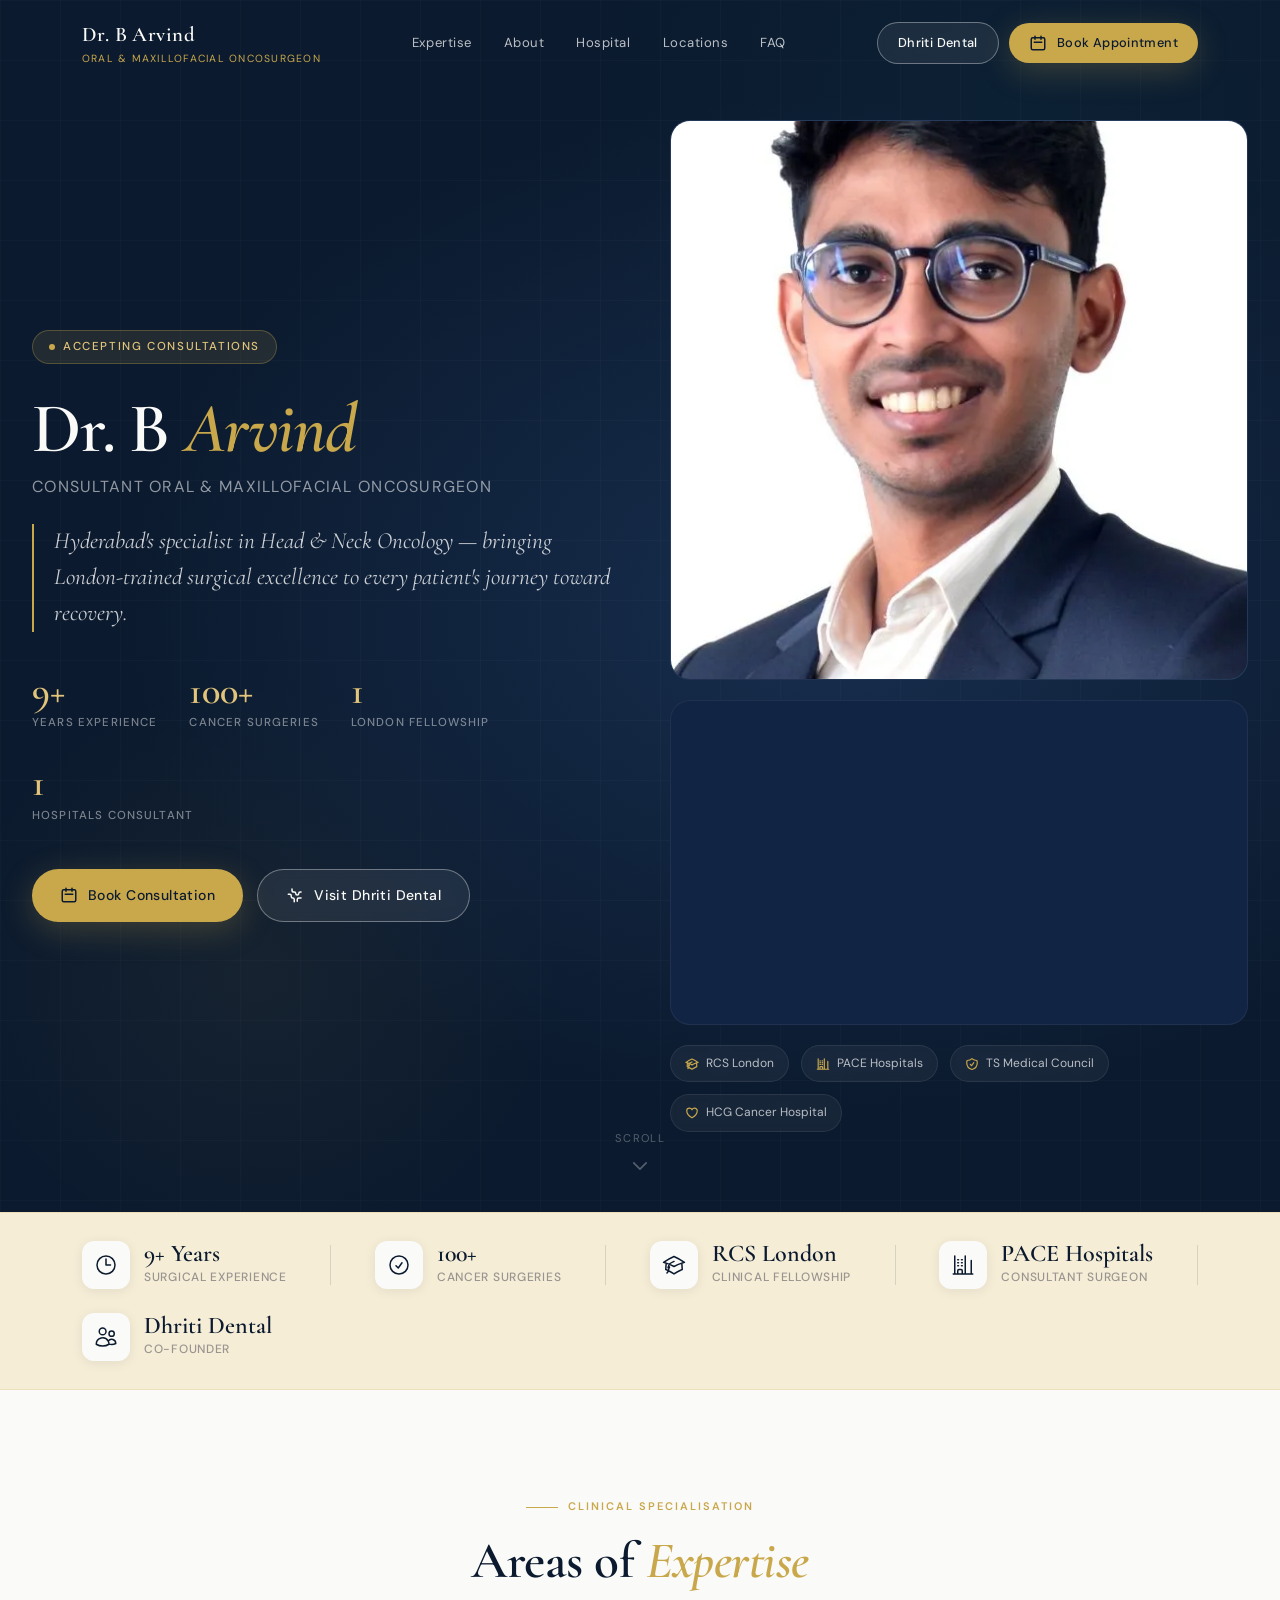
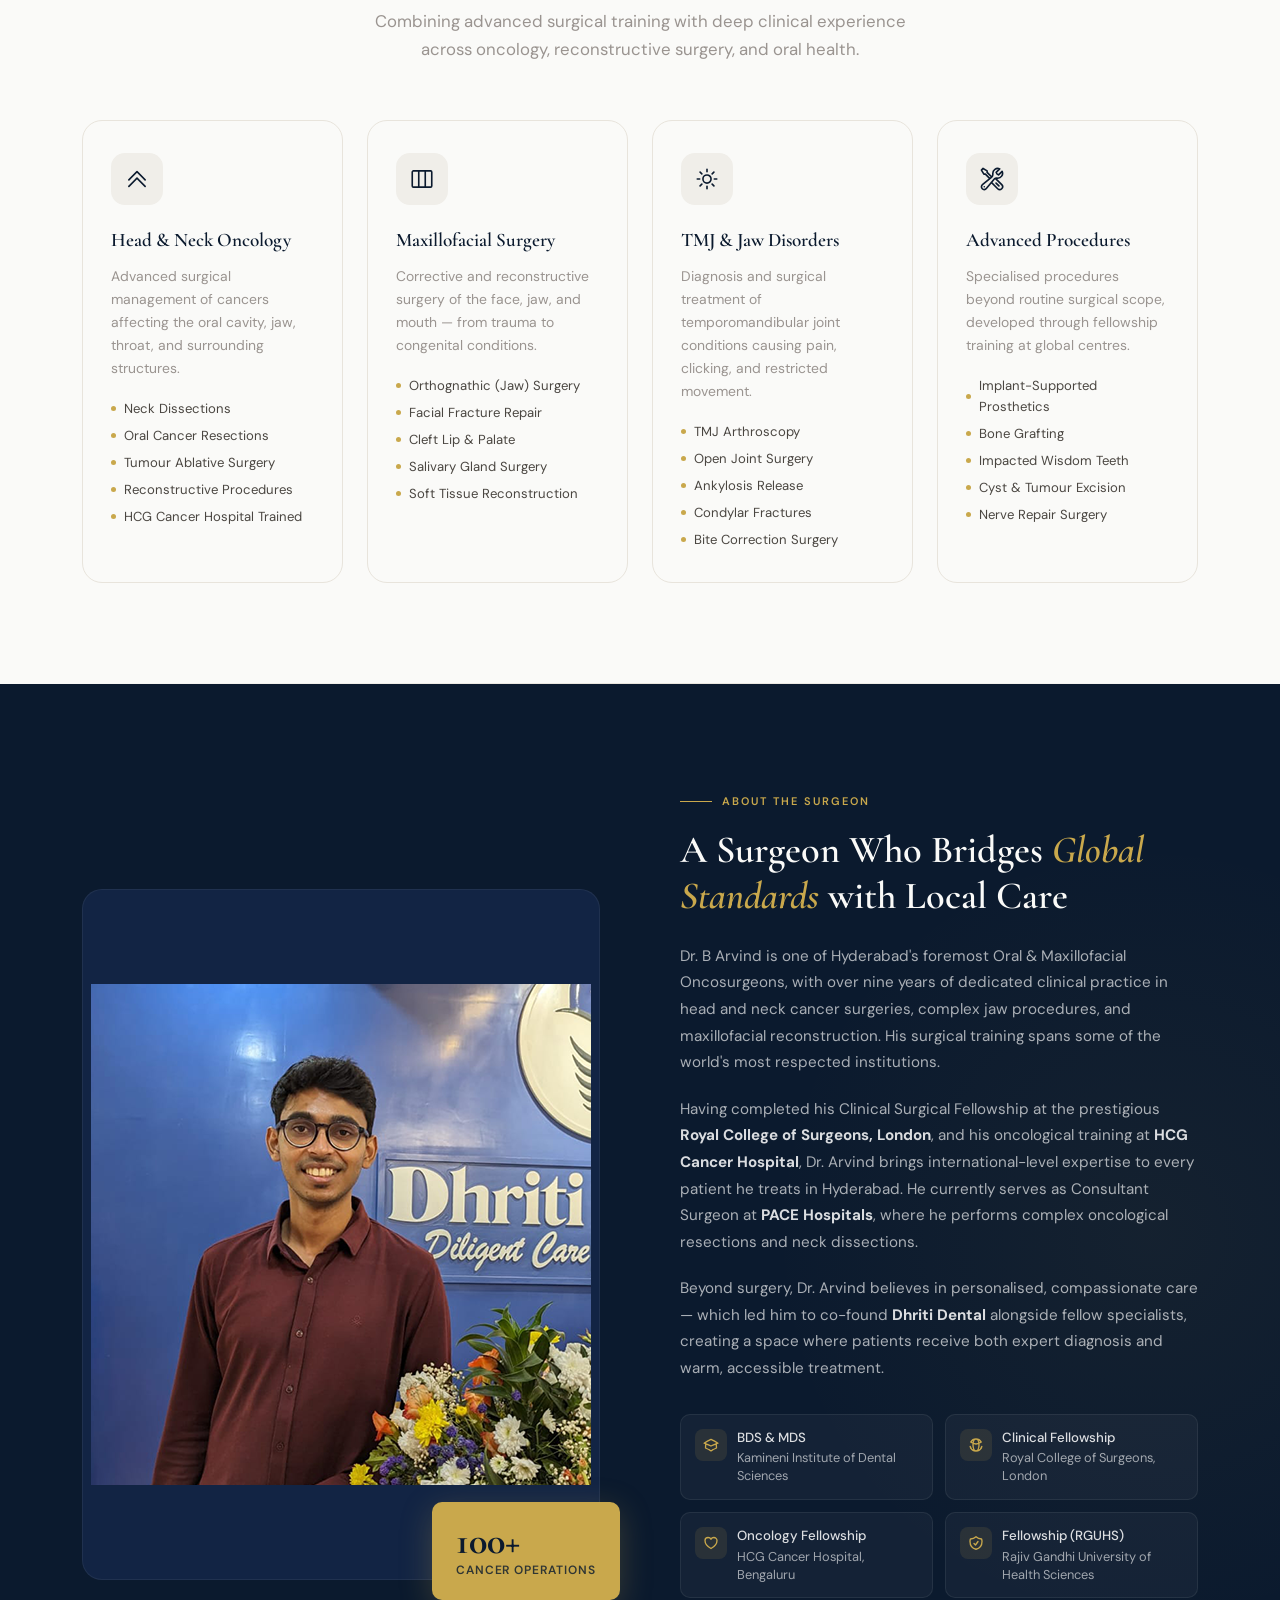
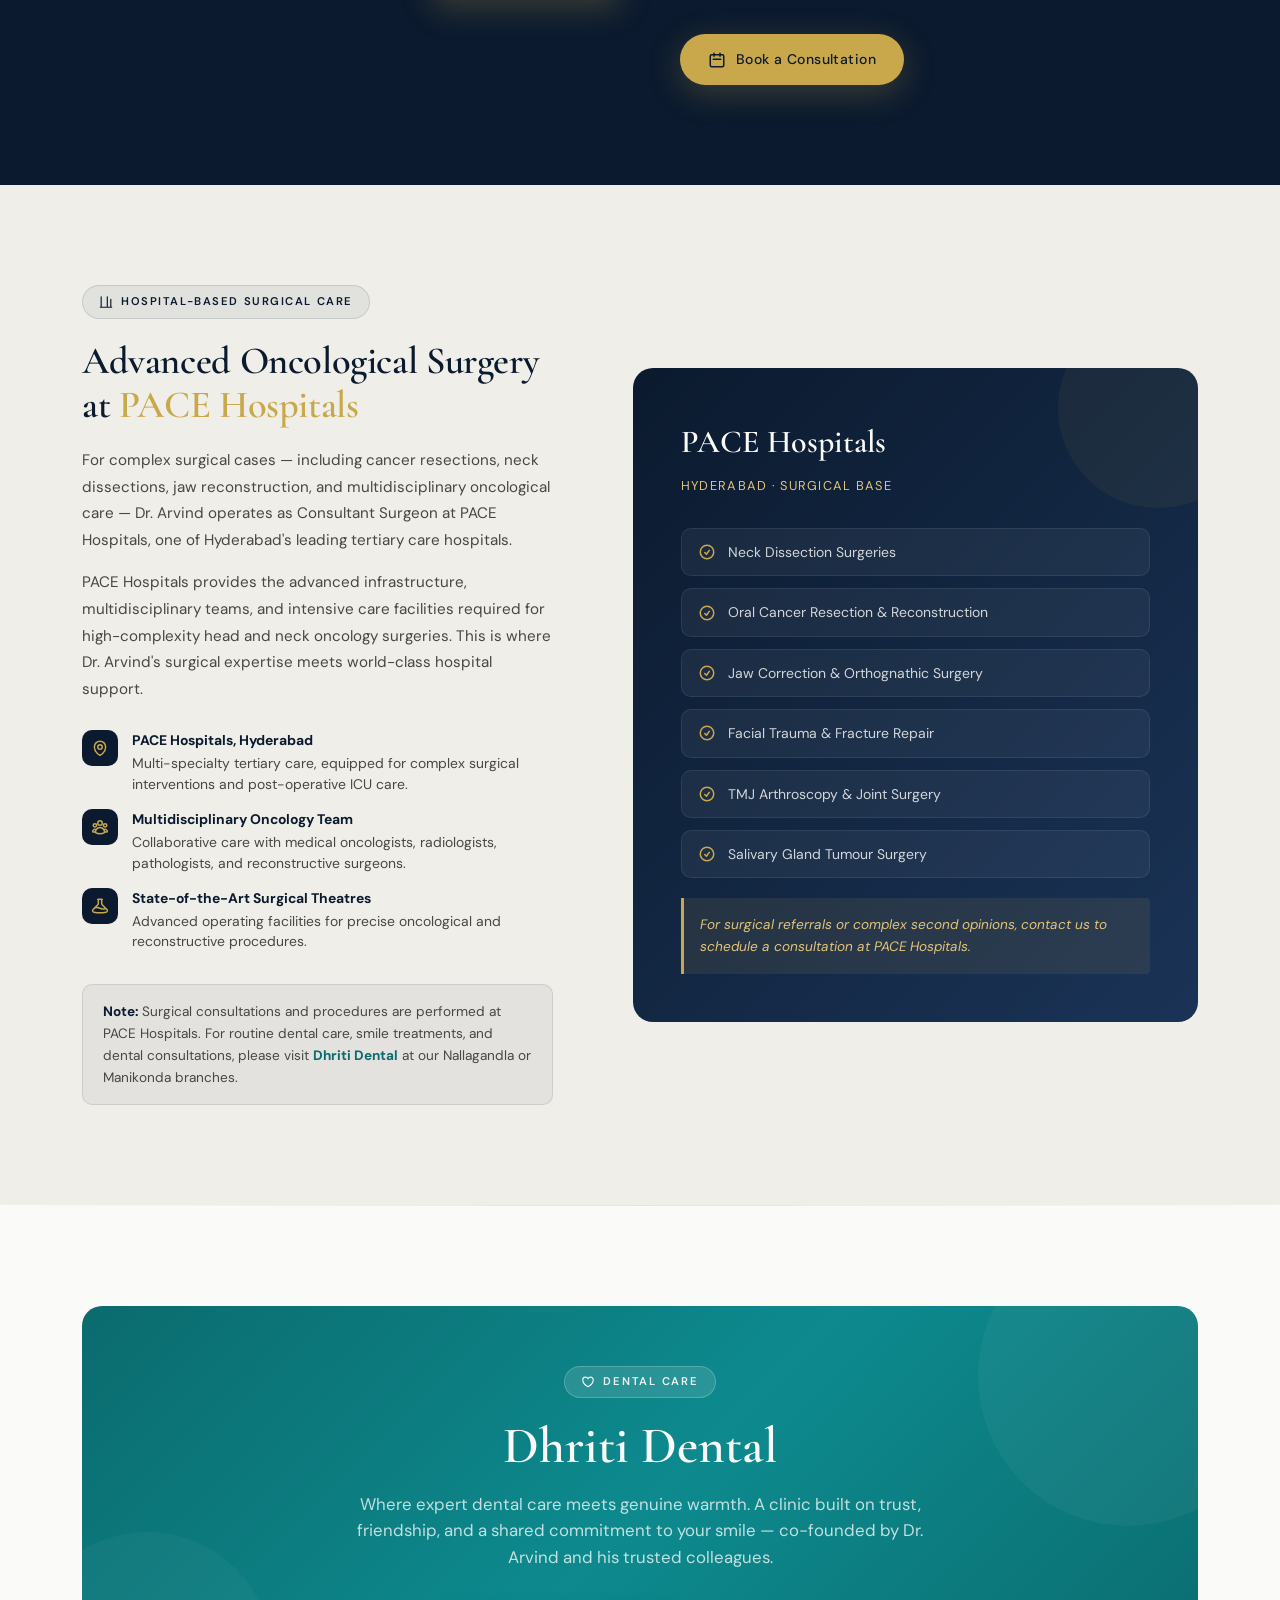
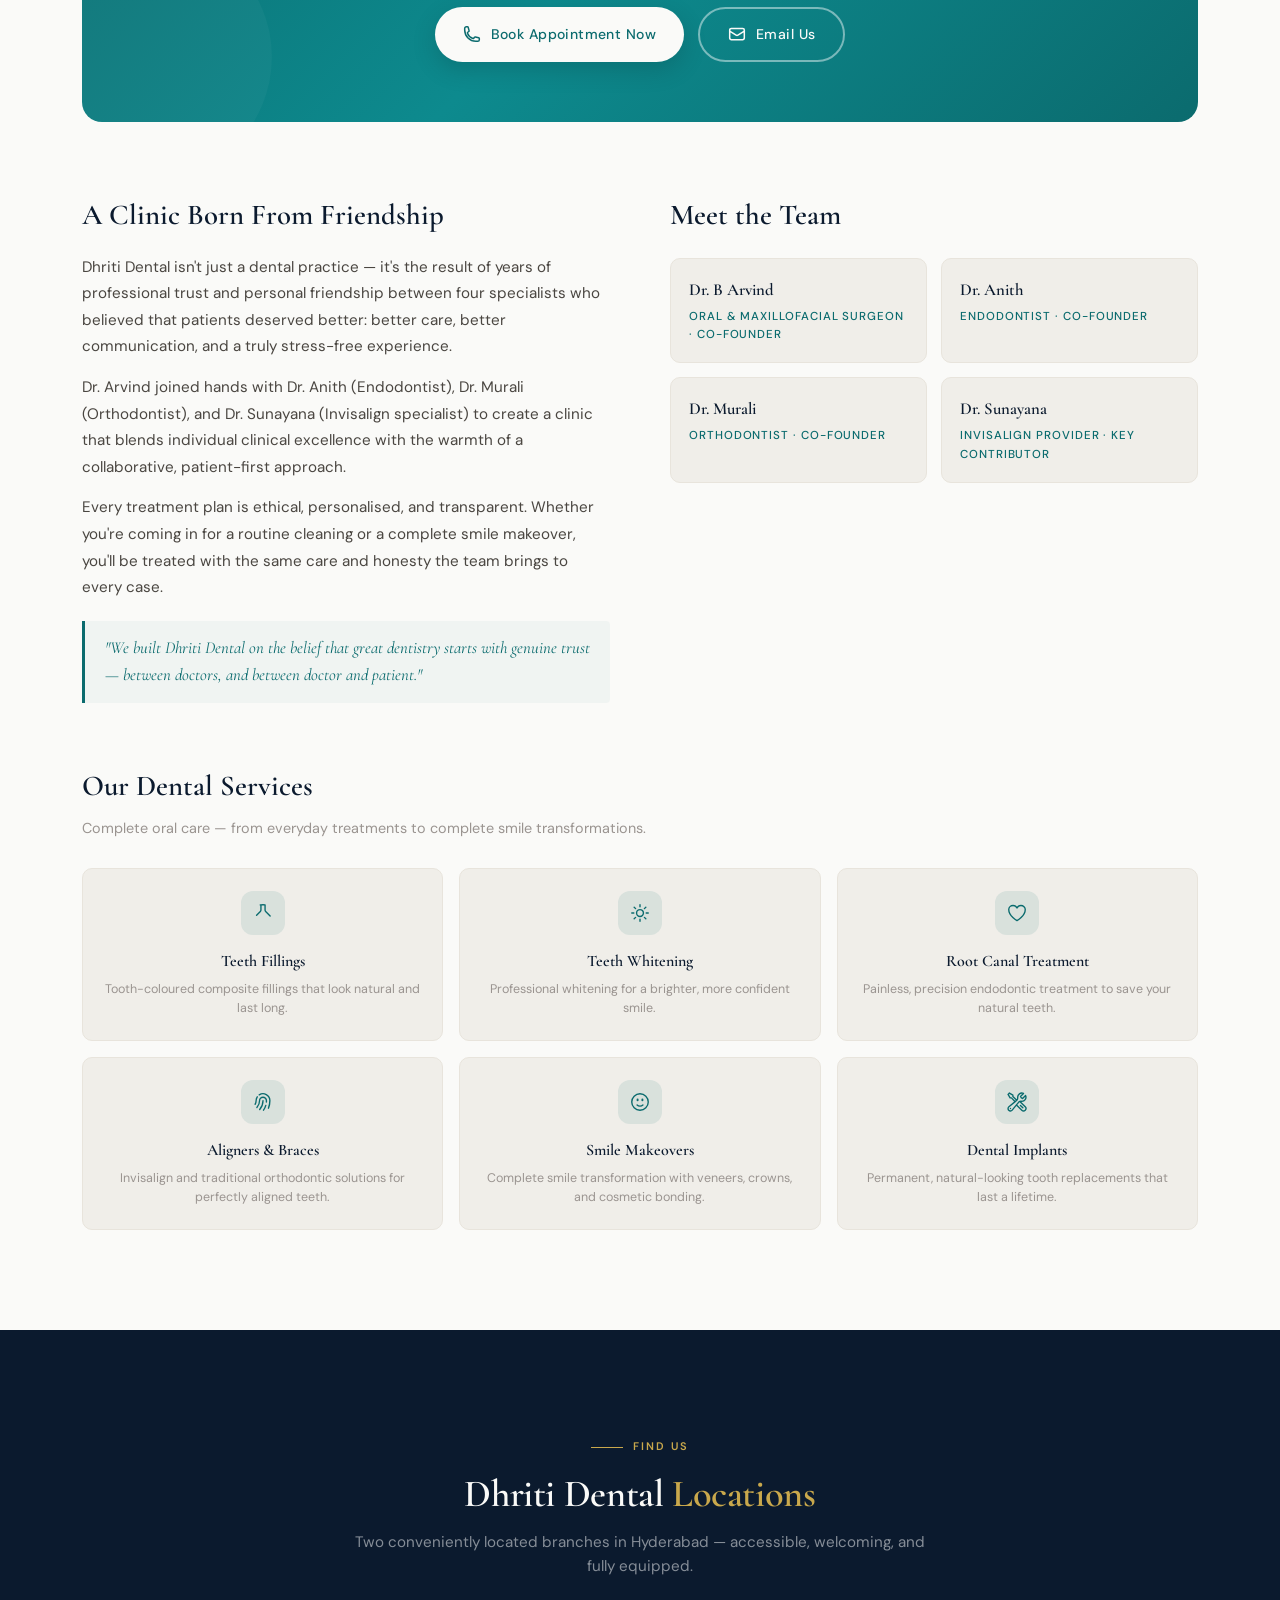
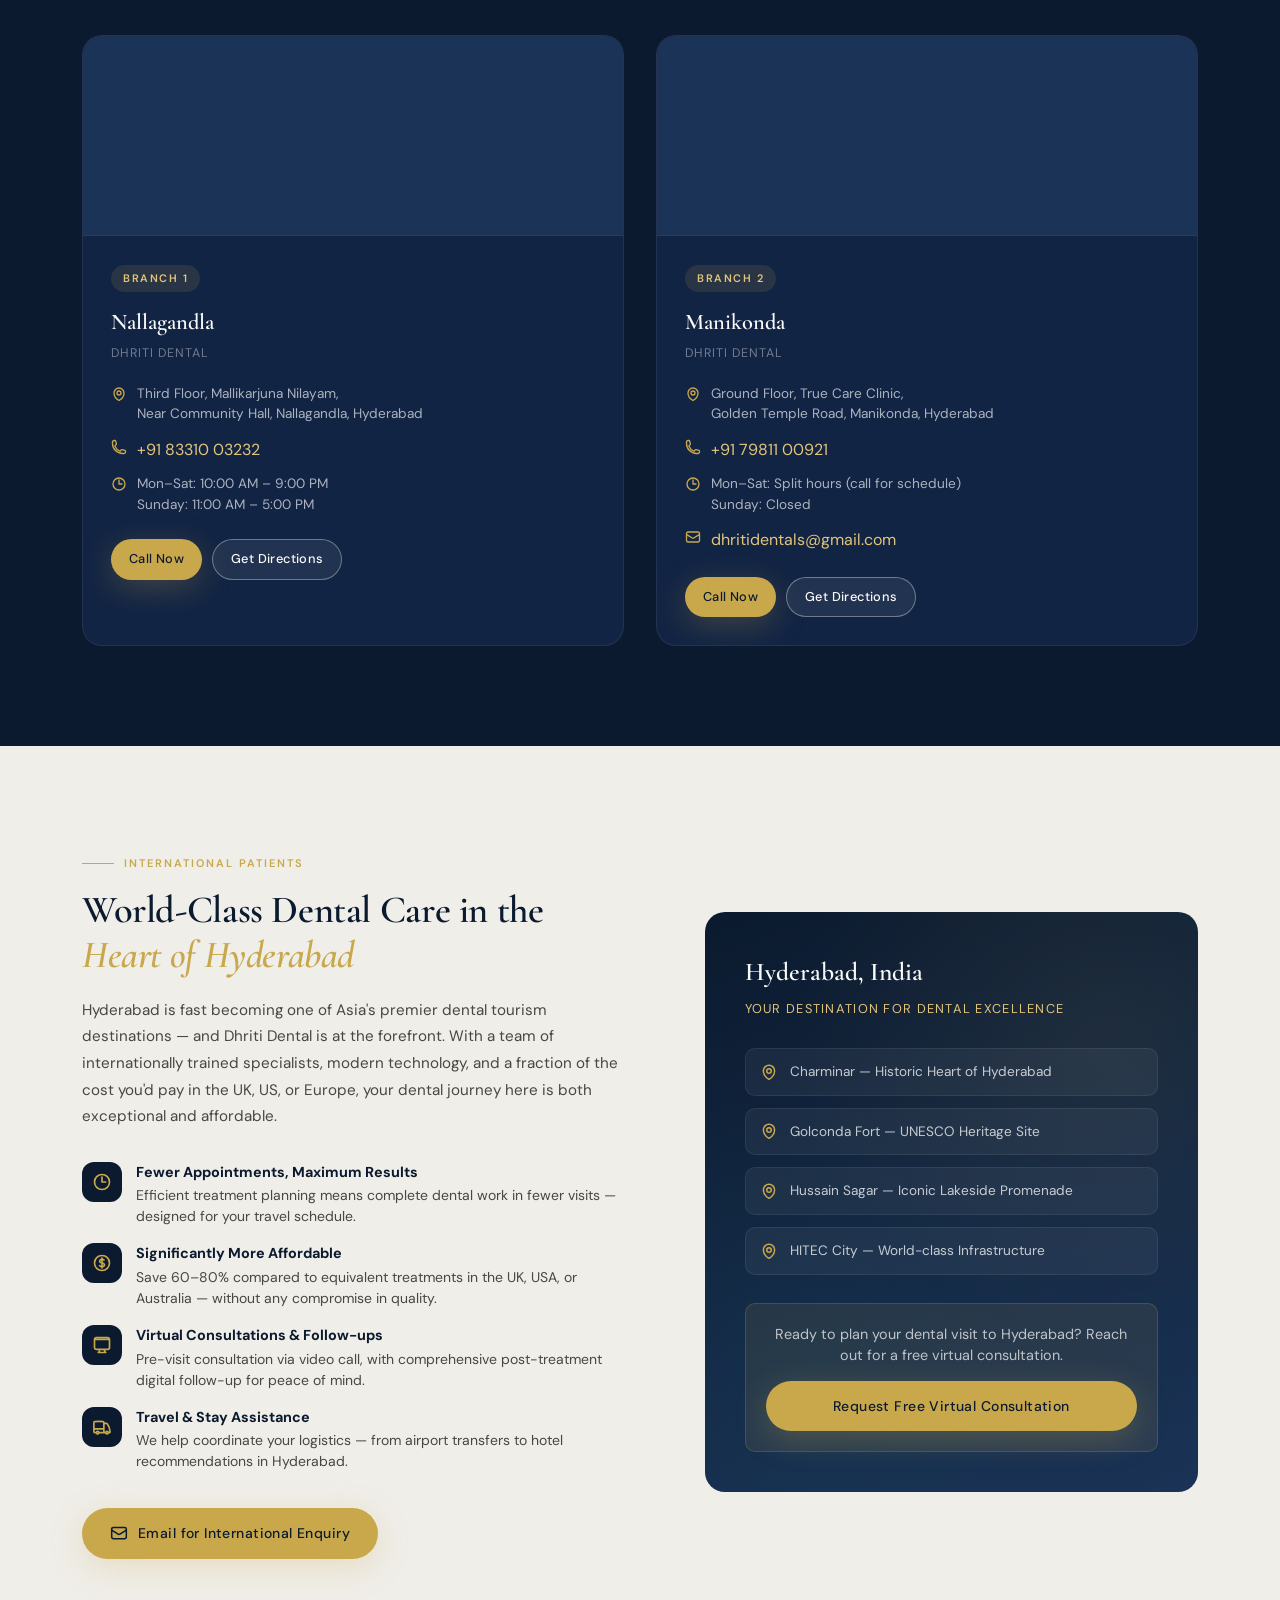
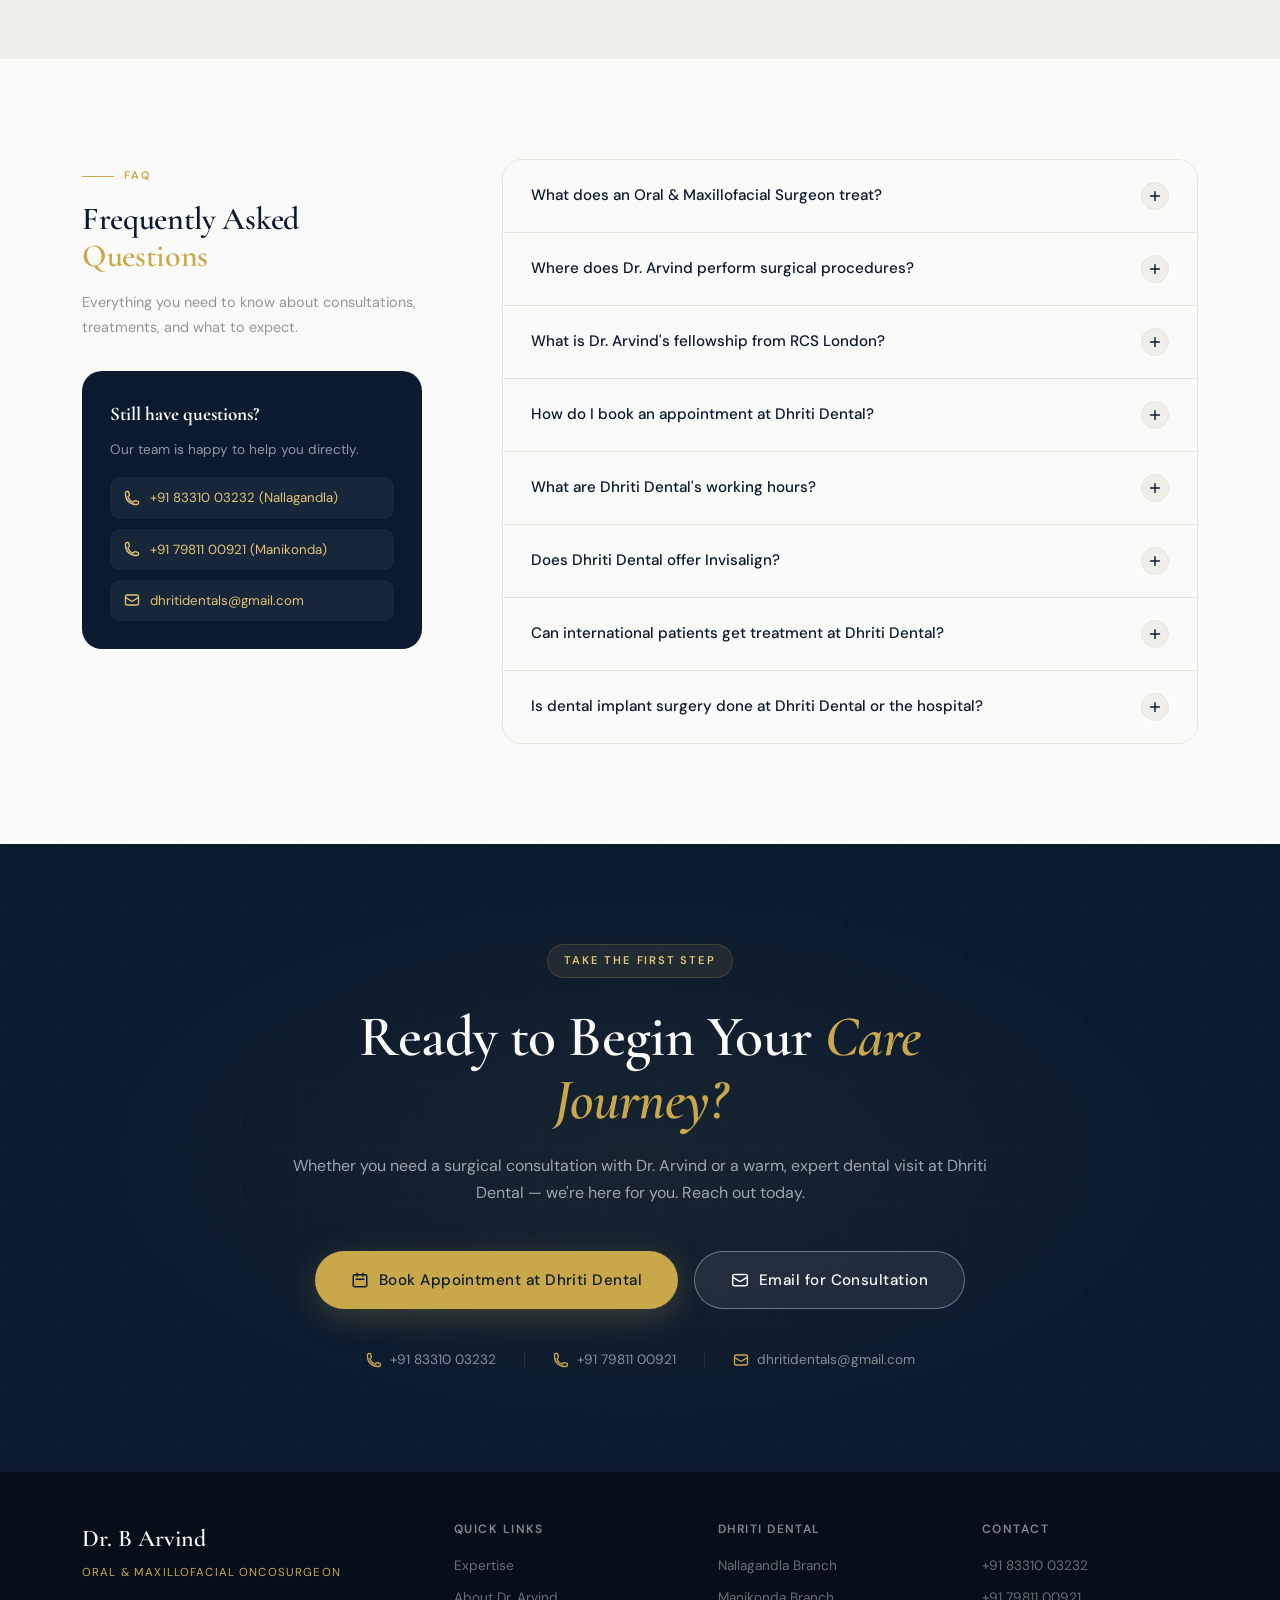
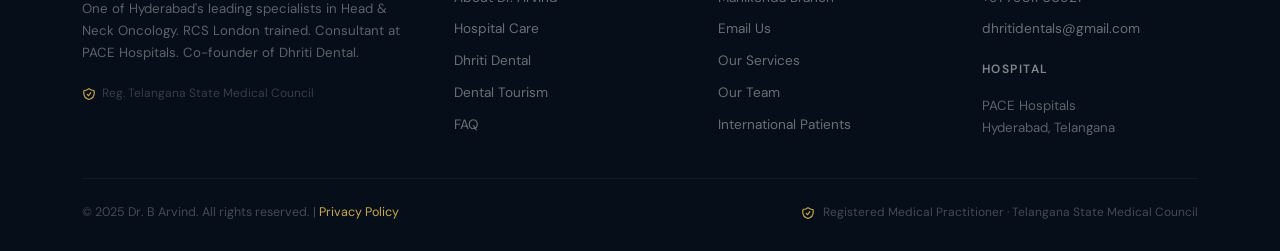
==== commit 52cdab09: "added images as well as map embeddings" ====
--- a/index.html
+++ b/index.html
@@ -8,7 +8,7 @@
   <meta property="og:title" content="Dr. B Arvind | Oral & Maxillofacial Oncosurgeon, Hyderabad" />
   <meta property="og:description" content="One of Hyderabad's leading Oral & Maxillofacial Oncosurgeons. RCS London Fellowship. Consultant at PACE Hospitals. Co-founder of Dhriti Dental." />
   <title>Dr. B Arvind | Oral & Maxillofacial Oncosurgeon | Hyderabad</title>
-  <link rel="stylesheet" href="assets/css/style.css" />
+  <link rel="stylesheet" href="./assets/css/style.css" />
   <link rel="preconnect" href="https://fonts.googleapis.com" />
   <link rel="preconnect" href="https://fonts.gstatic.com" crossorigin />
 </head>
@@ -320,10 +320,7 @@
 
       <div class="about-image-block fade-up">
         <div class="about-image-placeholder">
-          <svg xmlns="http://www.w3.org/2000/svg" fill="none" viewBox="0 0 24 24" stroke-width="1" stroke="currentColor">
-            <path stroke-linecap="round" stroke-linejoin="round" d="M15.75 6a3.75 3.75 0 11-7.5 0 3.75 3.75 0 017.5 0zM4.501 20.118a7.5 7.5 0 0114.998 0" />
-          </svg>
-          <p style="font-size: 0.8rem; letter-spacing: 0.06em;">About Photo</p>
+          <img src="./assets/images/arvind-2.png" alt="Doctor Photo" class="hero-image">
         </div>
         <div class="about-accent-card">
           <div class="about-accent-number">100+</div>
@@ -613,78 +610,125 @@
 
       <!-- Branch 1: Nallagandla -->
       <div class="location-card fade-up">
-        <div class="location-map-placeholder">
-          <svg xmlns="http://www.w3.org/2000/svg" fill="none" viewBox="0 0 24 24" stroke-width="1.5" stroke="currentColor">
-            <path stroke-linecap="round" stroke-linejoin="round" d="M15 10.5a3 3 0 11-6 0 3 3 0 016 0z" />
-            <path stroke-linecap="round" stroke-linejoin="round" d="M19.5 10.5c0 7.142-7.5 11.25-7.5 11.25S4.5 17.642 4.5 10.5a7.5 7.5 0 1115 0z" />
-          </svg>
-          <p>Map Placeholder</p>
-        </div>
-        <div class="location-info">
-          <span class="location-branch">Branch 1</span>
-          <h3 class="location-name">Nallagandla</h3>
-          <p class="location-clinic">Dhriti Dental</p>
-
-          <div class="location-detail">
-            <svg xmlns="http://www.w3.org/2000/svg" fill="none" viewBox="0 0 24 24" stroke-width="2" stroke="currentColor"><path stroke-linecap="round" stroke-linejoin="round" d="M15 10.5a3 3 0 11-6 0 3 3 0 016 0zM19.5 10.5c0 7.142-7.5 11.25-7.5 11.25S4.5 17.642 4.5 10.5a7.5 7.5 0 1115 0z" /></svg>
-            <span>Third Floor, Mallikarjuna Nilayam,<br />Near Community Hall, Nallagandla, Hyderabad</span>
-          </div>
-          <div class="location-detail">
-            <svg xmlns="http://www.w3.org/2000/svg" fill="none" viewBox="0 0 24 24" stroke-width="2" stroke="currentColor"><path stroke-linecap="round" stroke-linejoin="round" d="M2.25 6.75c0 8.284 6.716 15 15 15h2.25a2.25 2.25 0 002.25-2.25v-1.372c0-.516-.351-.966-.852-1.091l-4.423-1.106c-.44-.11-.902.055-1.173.417l-.97 1.293c-.282.376-.769.542-1.21.38a12.035 12.035 0 01-7.143-7.143c-.162-.441.004-.928.38-1.21l1.293-.97c.363-.271.527-.734.417-1.173L6.963 3.102a1.125 1.125 0 00-1.091-.852H4.5A2.25 2.25 0 002.25 4.5v2.25z" /></svg>
-            <a href="tel:+918331003232">+91 83310 03232</a>
-          </div>
-          <div class="location-detail">
-            <svg xmlns="http://www.w3.org/2000/svg" fill="none" viewBox="0 0 24 24" stroke-width="2" stroke="currentColor"><path stroke-linecap="round" stroke-linejoin="round" d="M12 6v6h4.5m4.5 0a9 9 0 11-18 0 9 9 0 0118 0z" /></svg>
-            <span>Mon–Sat: 10:00 AM – 9:00 PM<br />Sunday: 11:00 AM – 5:00 PM</span>
-          </div>
-
-          <div class="location-cta">
-            <a href="tel:+918331003232" class="btn btn--primary btn--sm">Call Now</a>
-            <a href="https://maps.google.com" target="_blank" class="btn btn--outline-white btn--sm">Get Directions</a>
-          </div>
-        </div>
-      </div>
+
+  <div class="location-map-placeholder">
+    <iframe
+      src="https://www.google.com/maps/embed?pb=!1m18!1m12!1m3!1d2938.5199812872143!2d78.30590347377228!3d17.473800100312697!2m3!1f0!2f0!3f0!3m2!1i1024!2i768!4f13.1!3m3!1m2!1s0x3bcb93454fa319c7%3A0x3f89b5781693c697!2sDhriti%20Dental!5e1!3m2!1sen!2sin!4v1777881846986!5m2!1sen!2sin"
+      style="border:0;"
+      allowfullscreen=""
+      loading="lazy"
+      referrerpolicy="no-referrer-when-downgrade">
+    </iframe>
+  </div>
+
+  <div class="location-info">
+    <span class="location-branch">Branch 1</span>
+    <h3 class="location-name">Nallagandla</h3>
+    <p class="location-clinic">Dhriti Dental</p>
+
+    <div class="location-detail">
+      <svg xmlns="http://www.w3.org/2000/svg" fill="none" viewBox="0 0 24 24" stroke-width="2" stroke="currentColor">
+        <path stroke-linecap="round" stroke-linejoin="round" d="M15 10.5a3 3 0 11-6 0 3 3 0 016 0zM19.5 10.5c0 7.142-7.5 11.25-7.5 11.25S4.5 17.642 4.5 10.5a7.5 7.5 0 1115 0z" />
+      </svg>
+      <span>
+        Third Floor, Mallikarjuna Nilayam,<br />
+        Near Community Hall, Nallagandla, Hyderabad
+      </span>
+    </div>
+
+    <div class="location-detail">
+      <svg xmlns="http://www.w3.org/2000/svg" fill="none" viewBox="0 0 24 24" stroke-width="2" stroke="currentColor">
+        <path stroke-linecap="round" stroke-linejoin="round" d="M2.25 6.75c0 8.284 6.716 15 15 15h2.25a2.25 2.25 0 002.25-2.25v-1.372c0-.516-.351-.966-.852-1.091l-4.423-1.106c-.44-.11-.902.055-1.173.417l-.97 1.293c-.282.376-.769.542-1.21.38a12.035 12.035 0 01-7.143-7.143c-.162-.441.004-.928.38-1.21l1.293-.97c.363-.271.527-.734.417-1.173L6.963 3.102a1.125 1.125 0 00-1.091-.852H4.5A2.25 2.25 0 002.25 4.5v2.25z" />
+      </svg>
+      <a href="tel:+918331003232">+91 83310 03232</a>
+    </div>
+
+    <div class="location-detail">
+      <svg xmlns="http://www.w3.org/2000/svg" fill="none" viewBox="0 0 24 24" stroke-width="2" stroke="currentColor">
+        <path stroke-linecap="round" stroke-linejoin="round" d="M12 6v6h4.5m4.5 0a9 9 0 11-18 0 9 9 0 0118 0z" />
+      </svg>
+      <span>
+        Mon–Sat: 10:00 AM – 9:00 PM<br />
+        Sunday: 11:00 AM – 5:00 PM
+      </span>
+    </div>
+
+    <div class="location-cta">
+      <a href="tel:+918331003232" class="btn btn--primary btn--sm">Call Now</a>
+      <a href="https://www.google.com/maps/dir/?api=1&destination=Dhriti%20Dental%20Nallagandla"
+         target="_blank"
+         class="btn btn--outline-white btn--sm">
+         Get Directions
+      </a>
+    </div>
+  </div>
+
+</div>  
 
       <!-- Branch 2: Manikonda -->
       <div class="location-card fade-up fade-up-delay-1">
-        <div class="location-map-placeholder">
-          <svg xmlns="http://www.w3.org/2000/svg" fill="none" viewBox="0 0 24 24" stroke-width="1.5" stroke="currentColor">
-            <path stroke-linecap="round" stroke-linejoin="round" d="M15 10.5a3 3 0 11-6 0 3 3 0 016 0z" />
-            <path stroke-linecap="round" stroke-linejoin="round" d="M19.5 10.5c0 7.142-7.5 11.25-7.5 11.25S4.5 17.642 4.5 10.5a7.5 7.5 0 1115 0z" />
-          </svg>
-          <p>Map Placeholder</p>
-        </div>
-        <div class="location-info">
-          <span class="location-branch">Branch 2</span>
-          <h3 class="location-name">Manikonda</h3>
-          <p class="location-clinic">Dhriti Dental</p>
-
-          <div class="location-detail">
-            <svg xmlns="http://www.w3.org/2000/svg" fill="none" viewBox="0 0 24 24" stroke-width="2" stroke="currentColor"><path stroke-linecap="round" stroke-linejoin="round" d="M15 10.5a3 3 0 11-6 0 3 3 0 016 0zM19.5 10.5c0 7.142-7.5 11.25-7.5 11.25S4.5 17.642 4.5 10.5a7.5 7.5 0 1115 0z" /></svg>
-            <span>Ground Floor, True Care Clinic,<br />Golden Temple Road, Manikonda, Hyderabad</span>
-          </div>
-          <div class="location-detail">
-            <svg xmlns="http://www.w3.org/2000/svg" fill="none" viewBox="0 0 24 24" stroke-width="2" stroke="currentColor"><path stroke-linecap="round" stroke-linejoin="round" d="M2.25 6.75c0 8.284 6.716 15 15 15h2.25a2.25 2.25 0 002.25-2.25v-1.372c0-.516-.351-.966-.852-1.091l-4.423-1.106c-.44-.11-.902.055-1.173.417l-.97 1.293c-.282.376-.769.542-1.21.38a12.035 12.035 0 01-7.143-7.143c-.162-.441.004-.928.38-1.21l1.293-.97c.363-.271.527-.734.417-1.173L6.963 3.102a1.125 1.125 0 00-1.091-.852H4.5A2.25 2.25 0 002.25 4.5v2.25z" /></svg>
-            <a href="tel:+917981100921">+91 79811 00921</a>
-          </div>
-          <div class="location-detail">
-            <svg xmlns="http://www.w3.org/2000/svg" fill="none" viewBox="0 0 24 24" stroke-width="2" stroke="currentColor"><path stroke-linecap="round" stroke-linejoin="round" d="M12 6v6h4.5m4.5 0a9 9 0 11-18 0 9 9 0 0118 0z" /></svg>
-            <span>Mon–Sat: Split hours (call for schedule)<br />Sunday: Closed</span>
-          </div>
-          <div class="location-detail">
-            <svg xmlns="http://www.w3.org/2000/svg" fill="none" viewBox="0 0 24 24" stroke-width="2" stroke="currentColor"><path stroke-linecap="round" stroke-linejoin="round" d="M21.75 6.75v10.5a2.25 2.25 0 01-2.25 2.25h-15a2.25 2.25 0 01-2.25-2.25V6.75m19.5 0A2.25 2.25 0 0019.5 4.5h-15a2.25 2.25 0 00-2.25 2.25m19.5 0v.243a2.25 2.25 0 01-1.07 1.916l-7.5 4.615a2.25 2.25 0 01-2.36 0L3.32 8.91a2.25 2.25 0 01-1.07-1.916V6.75" /></svg>
-            <a href="mailto:dhritidentals@gmail.com">dhritidentals@gmail.com</a>
-          </div>
-
-          <div class="location-cta">
-            <a href="tel:+917981100921" class="btn btn--primary btn--sm">Call Now</a>
-            <a href="https://maps.google.com" target="_blank" class="btn btn--outline-white btn--sm">Get Directions</a>
-          </div>
-        </div>
-      </div>
-    </div>
-
-  </div>
+
+  <div class="location-map-placeholder">
+    <iframe
+      src="https://www.google.com/maps/embed?pb=!1m18!1m12!1m3!1d11758.810805937892!2d78.36398319329264!3d17.400394128229834!2m3!1f0!2f0!3f0!3m2!1i1024!2i768!4f13.1!3m3!1m2!1s0x3bcb95d40053b27d%3A0x25fd638a44b7ffc9!2sDhriti%20Dental%20%7C%20Multi%20Speciality%20Dental%20Clinic%20in%20Manikonda!5e1!3m2!1sen!2sin!4v1777881976119!5m2!1sen!2sin"
+      style="border:0;"
+      allowfullscreen=""
+      loading="lazy"
+      referrerpolicy="no-referrer-when-downgrade">
+    </iframe>
+  </div>
+
+  <div class="location-info">
+    <span class="location-branch">Branch 2</span>
+    <h3 class="location-name">Manikonda</h3>
+    <p class="location-clinic">Dhriti Dental</p>
+
+    <div class="location-detail">
+      <svg xmlns="http://www.w3.org/2000/svg" fill="none" viewBox="0 0 24 24" stroke-width="2" stroke="currentColor">
+        <path stroke-linecap="round" stroke-linejoin="round" d="M15 10.5a3 3 0 11-6 0 3 3 0 016 0zM19.5 10.5c0 7.142-7.5 11.25-7.5 11.25S4.5 17.642 4.5 10.5a7.5 7.5 0 1115 0z" />
+      </svg>
+      <span>
+        Ground Floor, True Care Clinic,<br />
+        Golden Temple Road, Manikonda, Hyderabad
+      </span>
+    </div>
+
+    <div class="location-detail">
+      <svg xmlns="http://www.w3.org/2000/svg" fill="none" viewBox="0 0 24 24" stroke-width="2" stroke="currentColor">
+        <path stroke-linecap="round" stroke-linejoin="round" d="M2.25 6.75c0 8.284 6.716 15 15 15h2.25a2.25 2.25 0 002.25-2.25v-1.372c0-.516-.351-.966-.852-1.091l-4.423-1.106c-.44-.11-.902.055-1.173.417l-.970 1.293c-.282.376-.769.542-1.210.38a12.035 12.035 0 01-7.143-7.143c-.162-.441.004-.928.38-1.210l1.293-.970c.363-.271.527-.734.417-1.173L6.963 3.102a1.125 1.125 0 00-1.091-.852H4.5A2.25 2.25 0 002.25 4.5v2.25z" />
+      </svg>
+      <a href="tel:+917981100921">+91 79811 00921</a>
+    </div>
+
+    <div class="location-detail">
+      <svg xmlns="http://www.w3.org/2000/svg" fill="none" viewBox="0 0 24 24" stroke-width="2" stroke="currentColor">
+        <path stroke-linecap="round" stroke-linejoin="round" d="M12 6v6h4.5m4.5 0a9 9 0 11-18 0 9 9 0 0118 0z" />
+      </svg>
+      <span>
+        Mon–Sat: Split hours (call for schedule)<br />
+        Sunday: Closed
+      </span>
+    </div>
+
+    <div class="location-detail">
+      <svg xmlns="http://www.w3.org/2000/svg" fill="none" viewBox="0 0 24 24" stroke-width="2" stroke="currentColor">
+        <path stroke-linecap="round" stroke-linejoin="round" d="M21.75 6.75v10.5a2.25 2.25 0 01-2.25 2.25h-15a2.25 2.25 0 01-2.25-2.25V6.75m19.5 0A2.25 2.25 0 0019.5 4.5h-15a2.25 2.25 0 00-2.25 2.25m19.5 0v.243a2.25 2.25 0 01-1.07 1.916l-7.5 4.615a2.25 2.25 0 01-2.36 0L3.32 8.91a2.25 2.25 0 01-1.07-1.916V6.75" />
+      </svg>
+      <a href="mailto:dhritidentals@gmail.com">dhritidentals@gmail.com</a>
+    </div>
+
+    <div class="location-cta">
+      <a href="tel:+917981100921" class="btn btn--primary btn--sm">Call Now</a>
+      <a href="https://www.google.com/maps/dir/?api=1&destination=Dhriti%20Dental%20Manikonda"
+         target="_blank"
+         class="btn btn--outline-white btn--sm">
+         Get Directions
+      </a>
+    </div>
+
+  </div>
+
+</div>
 </section>
 
 <!-- ============================================================
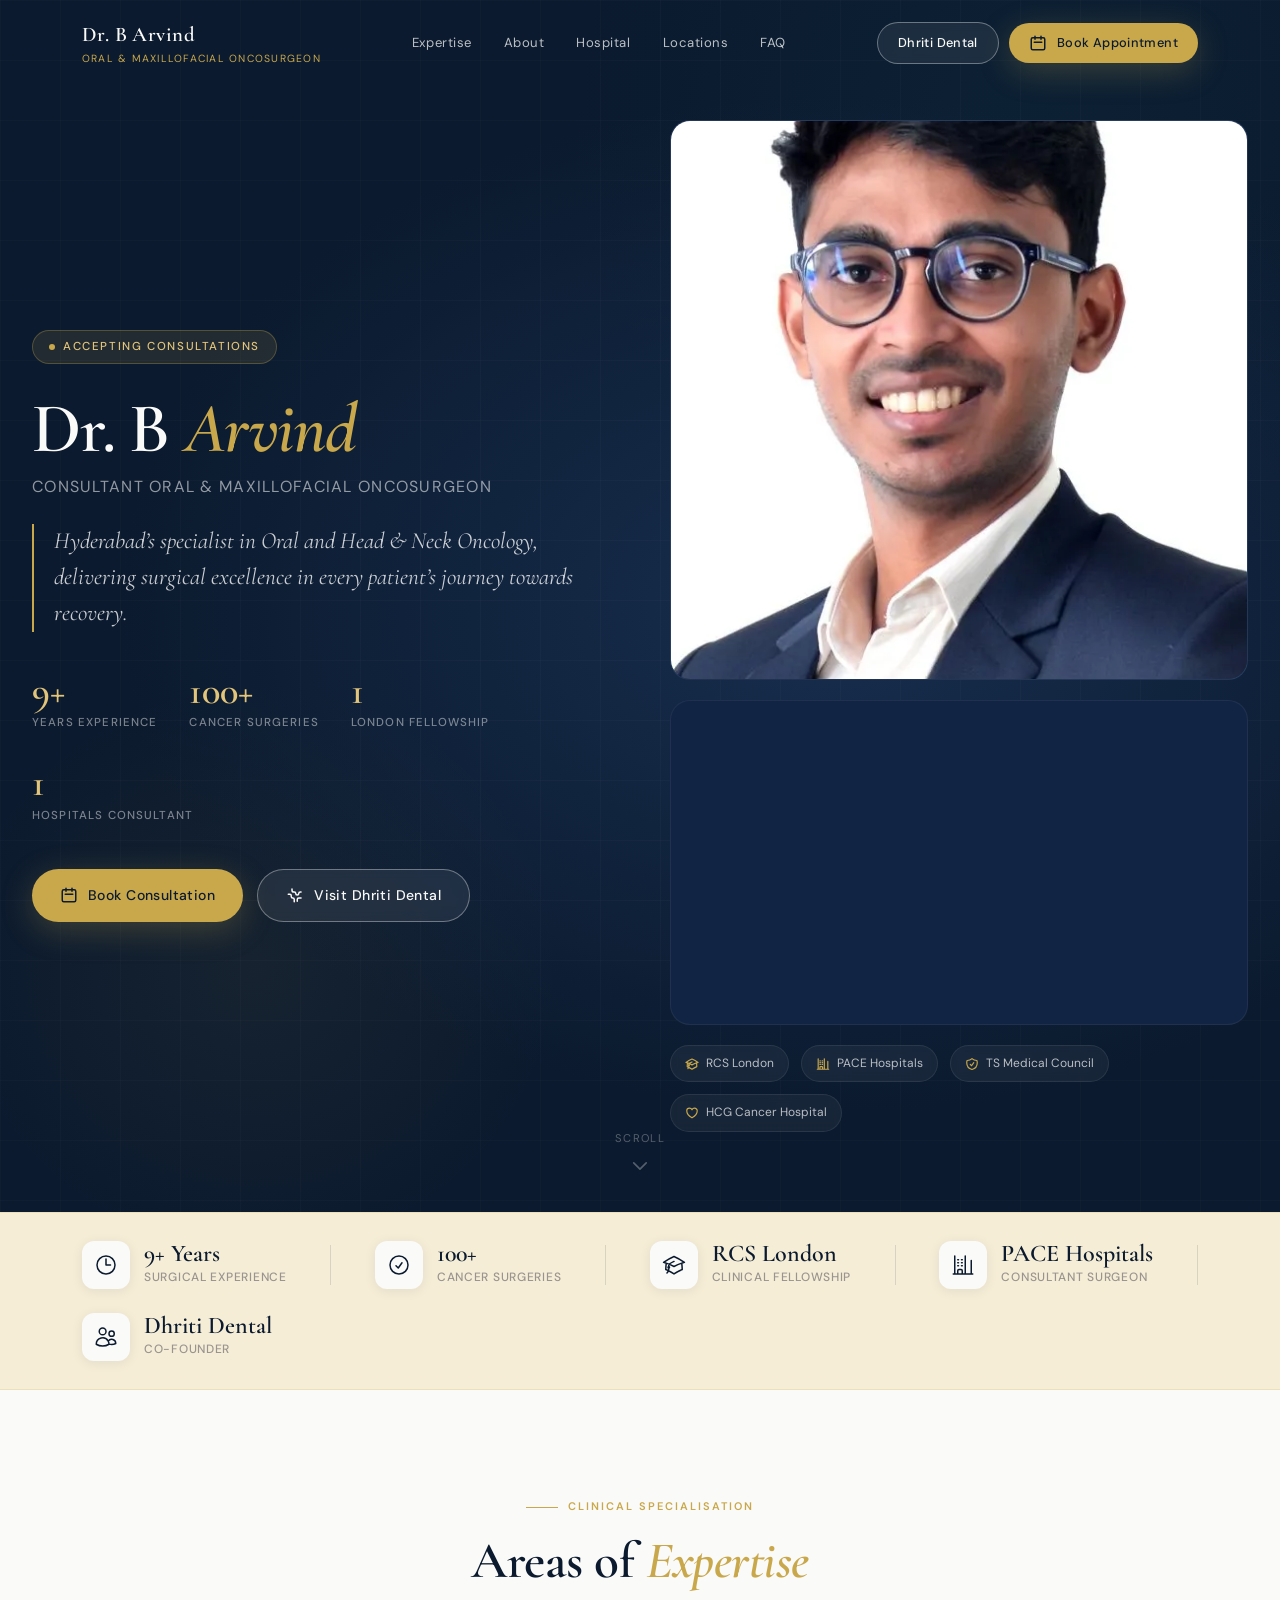
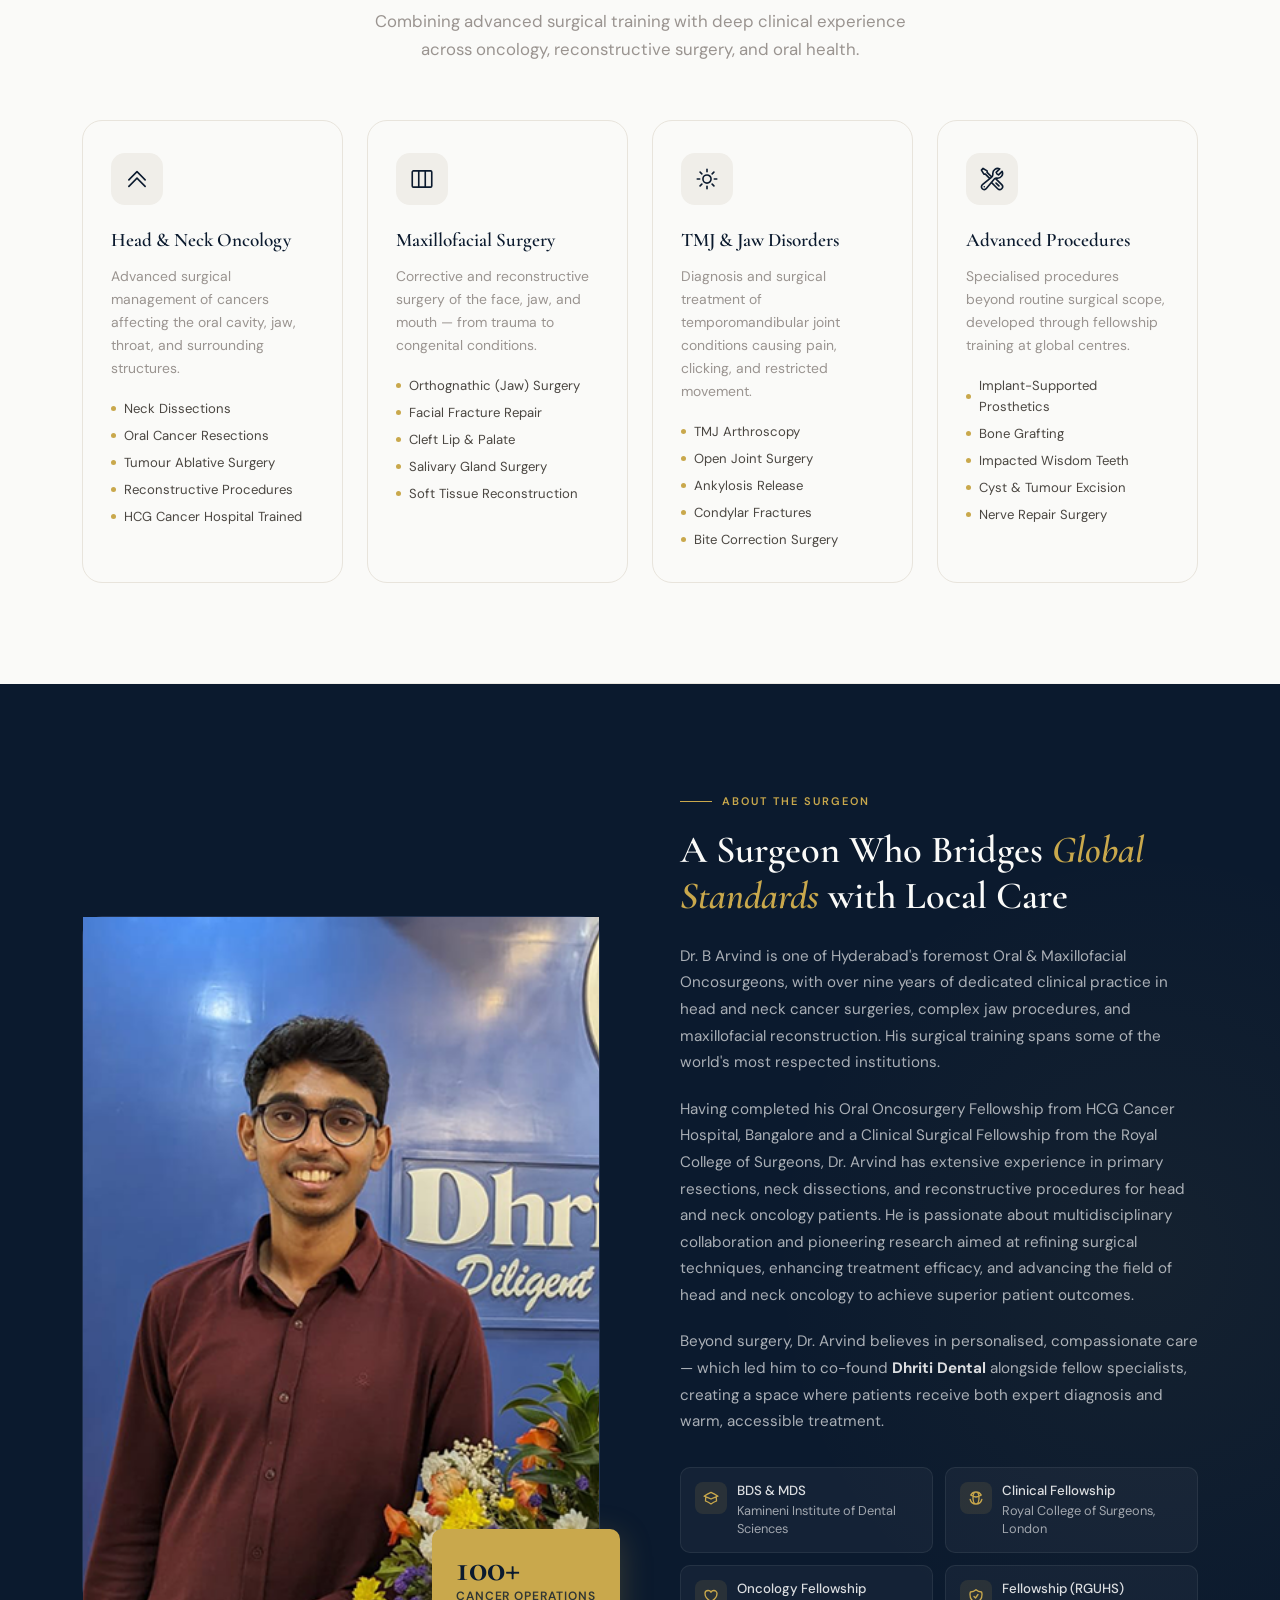
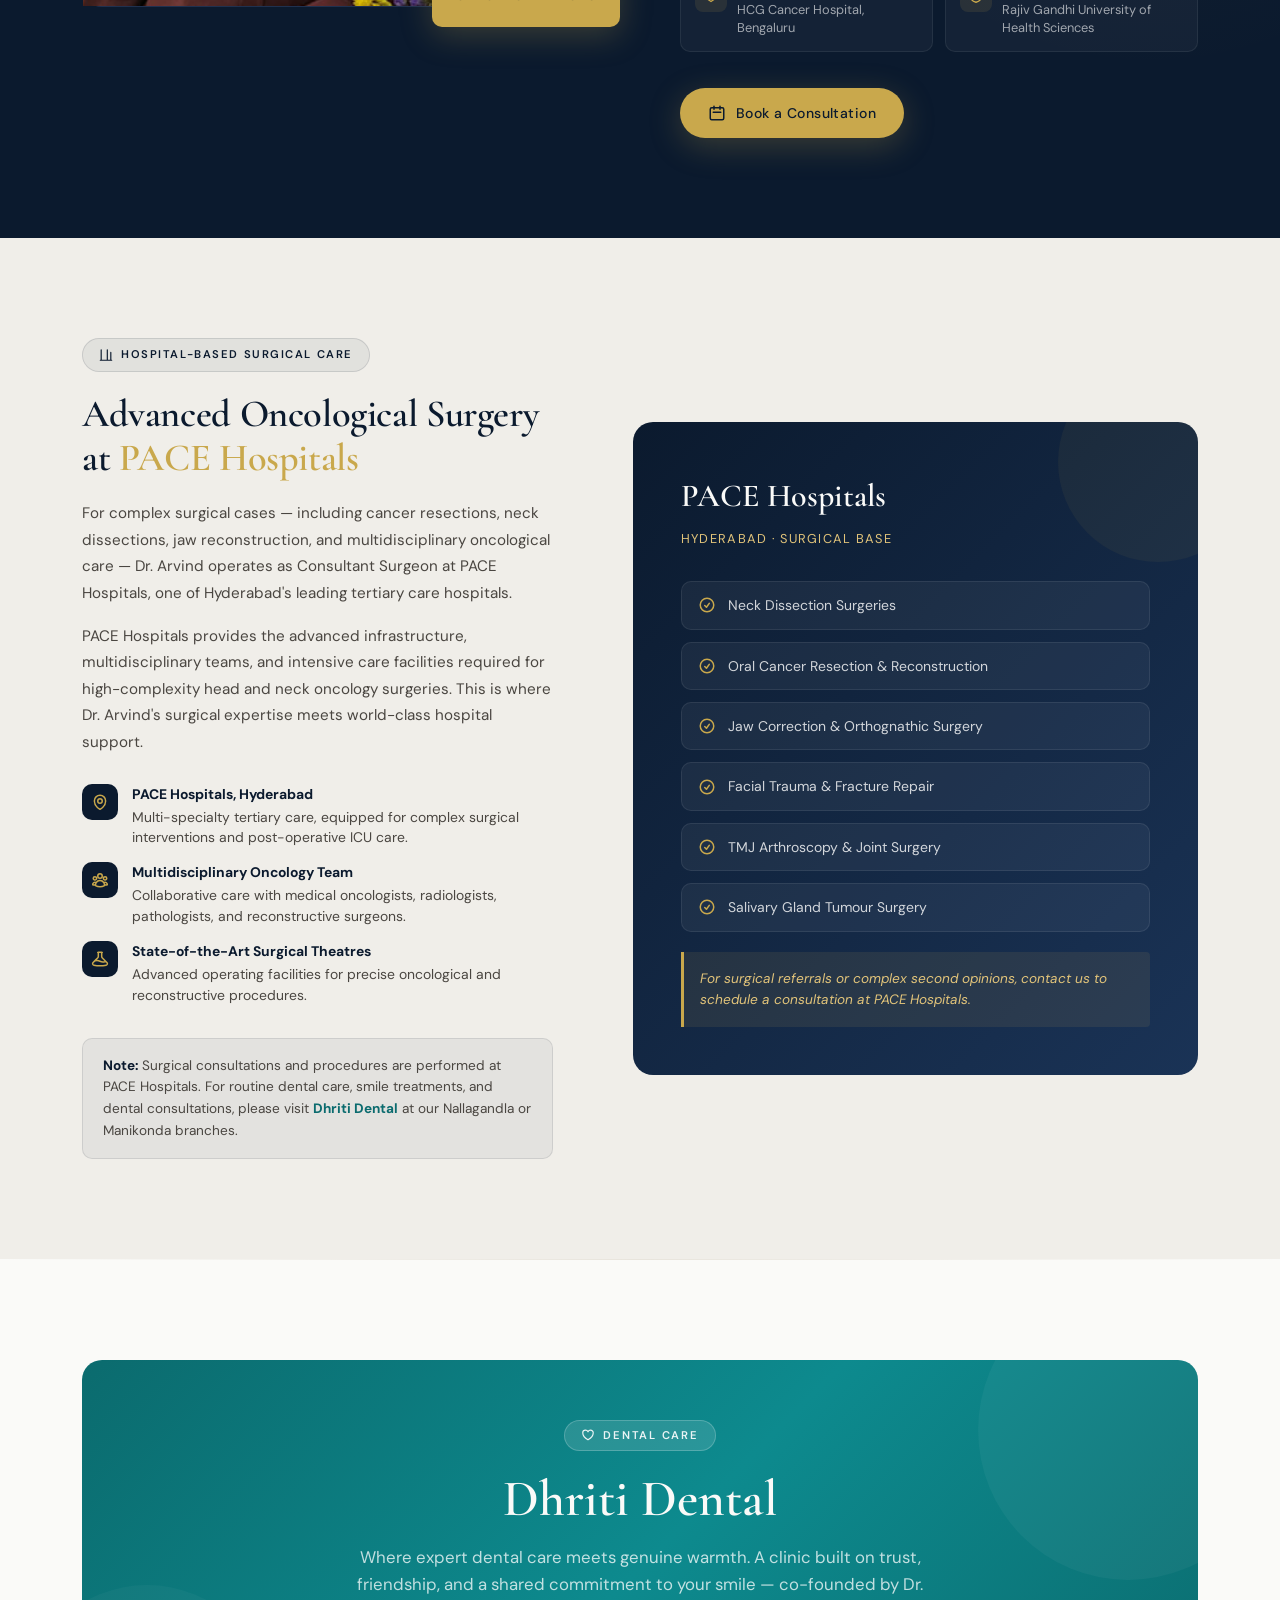
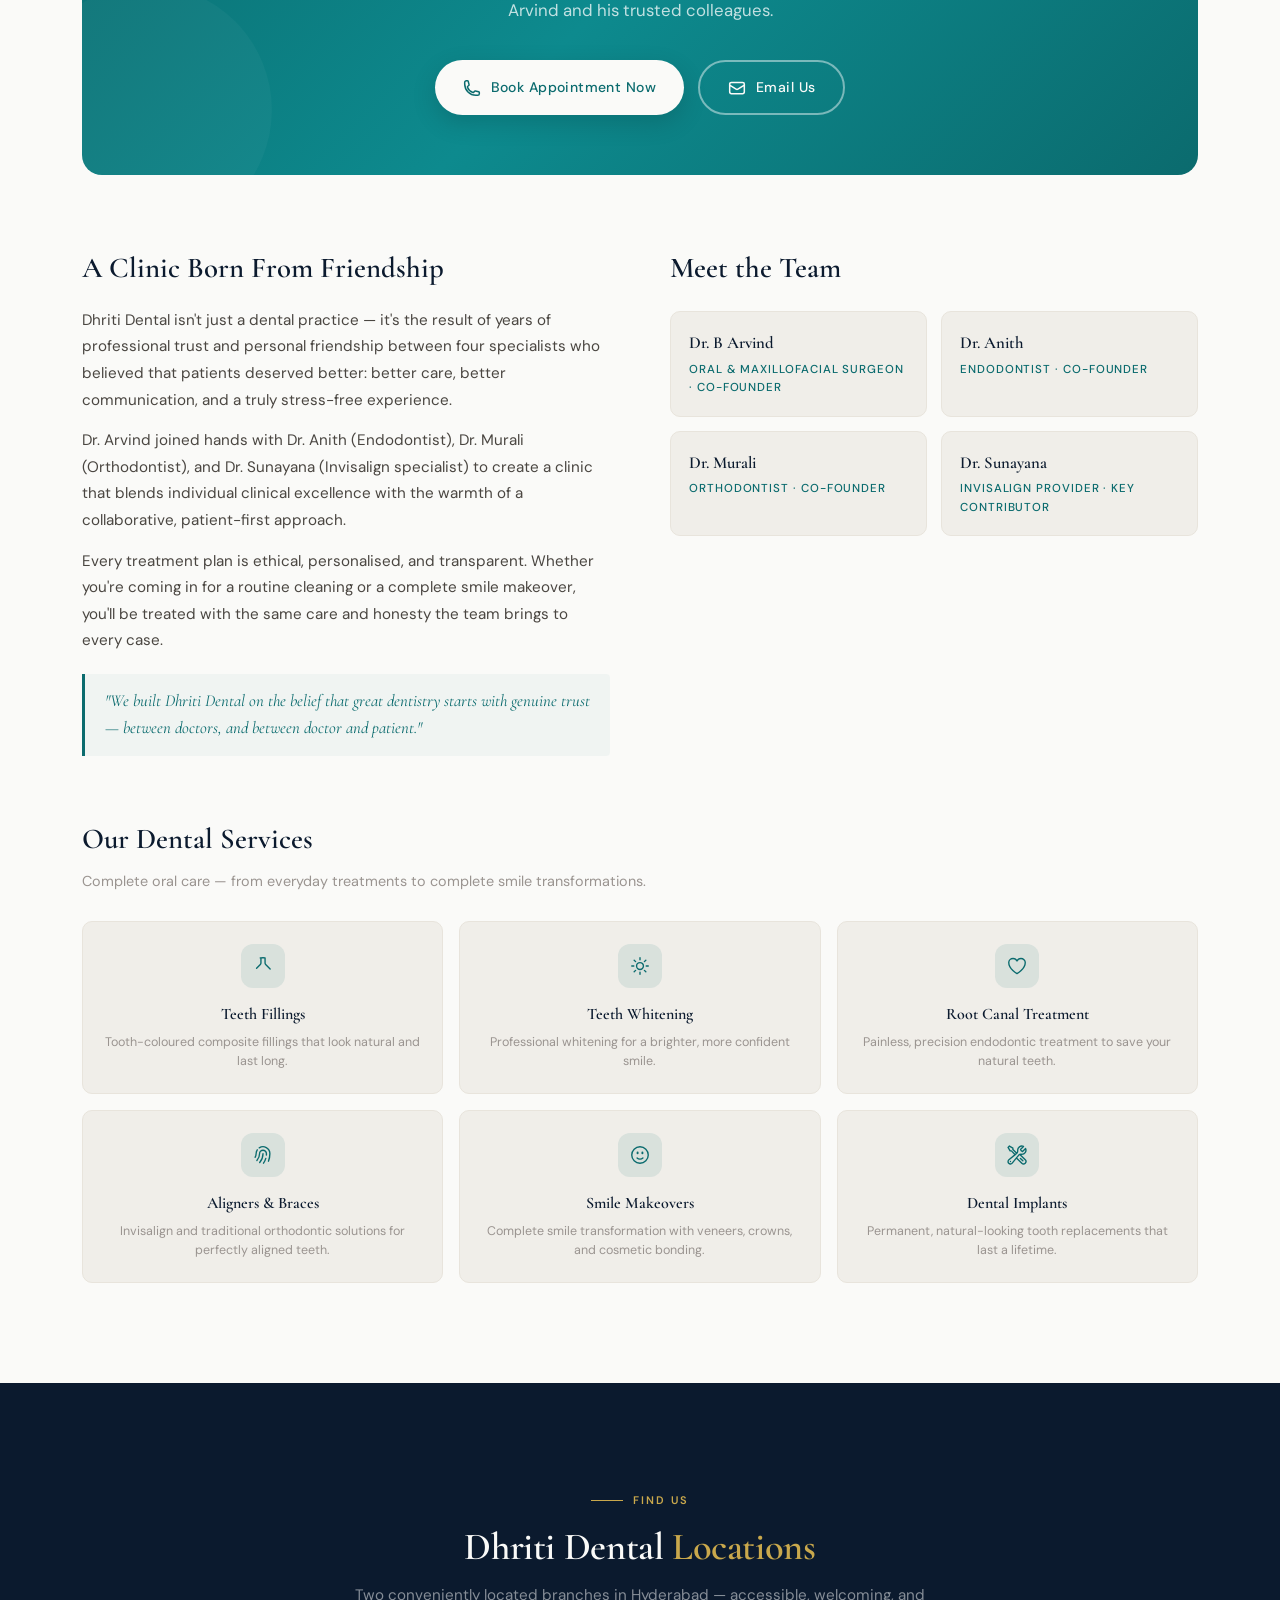
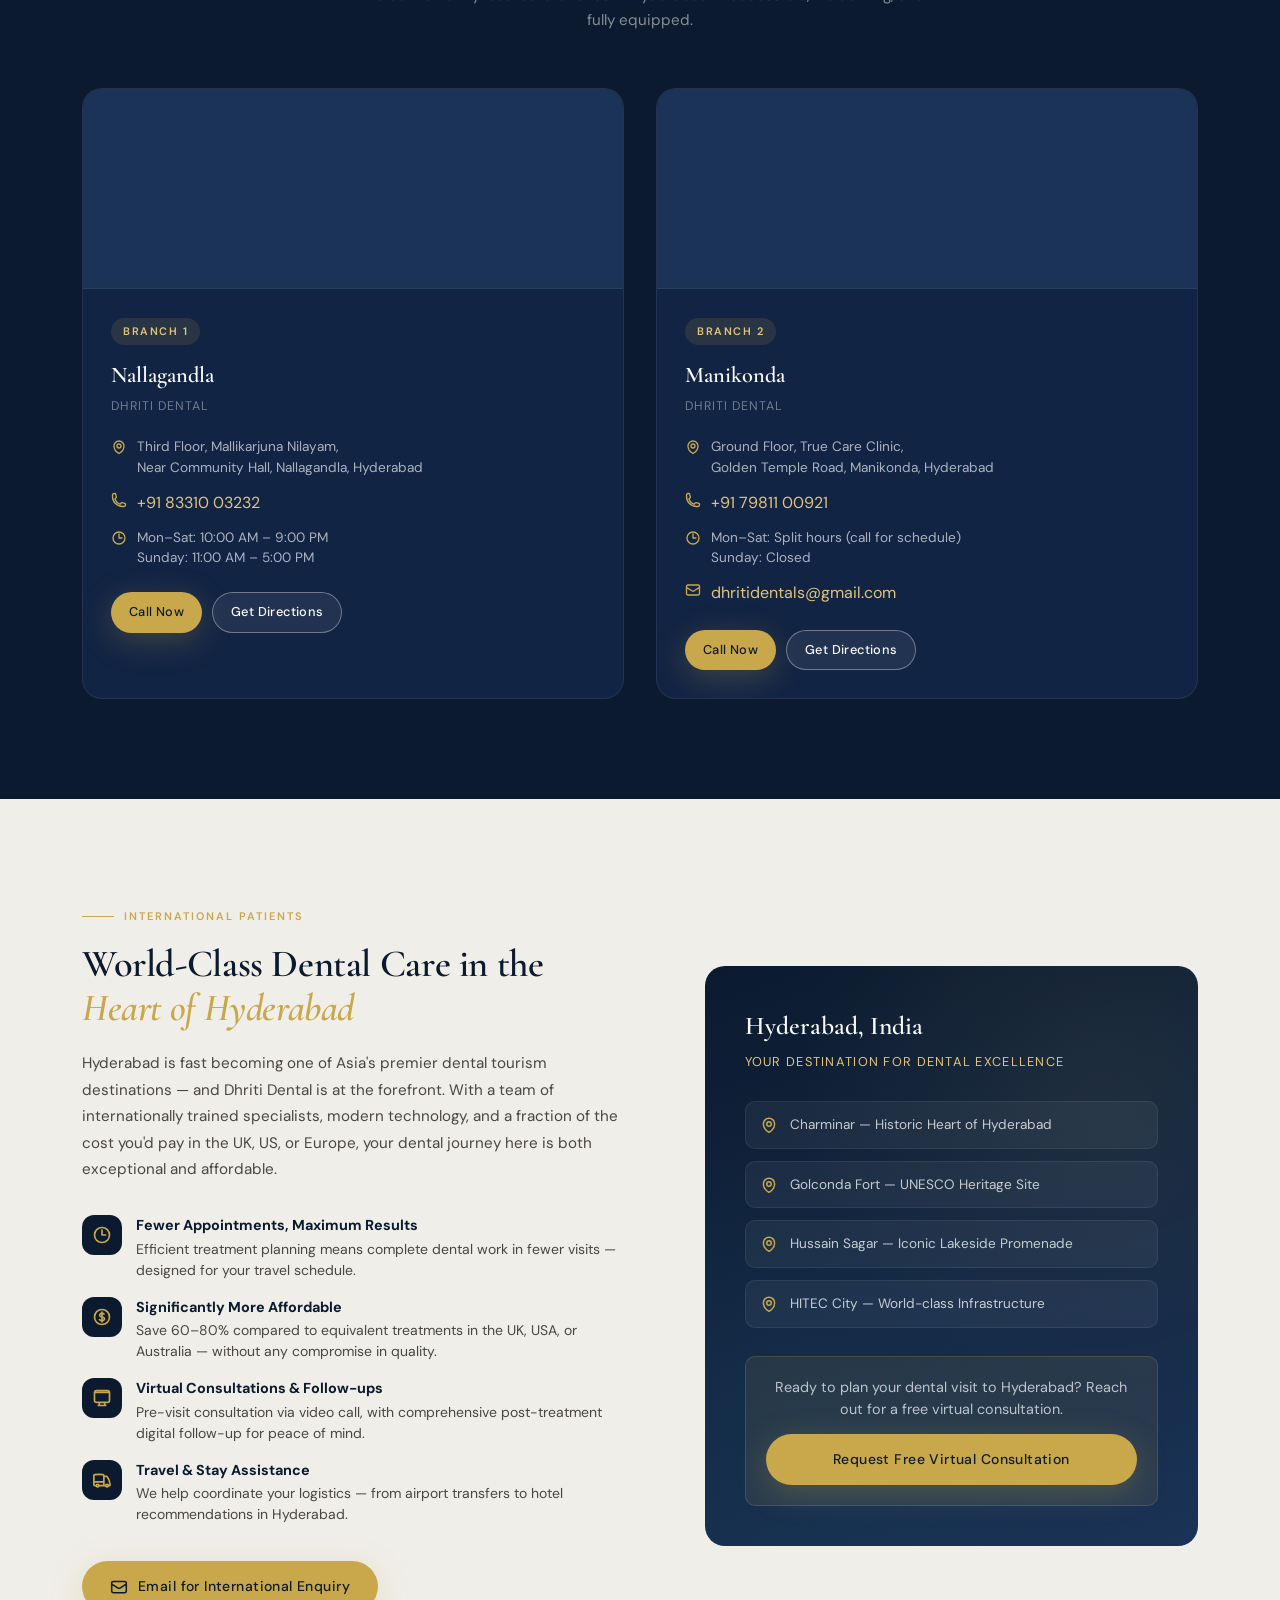
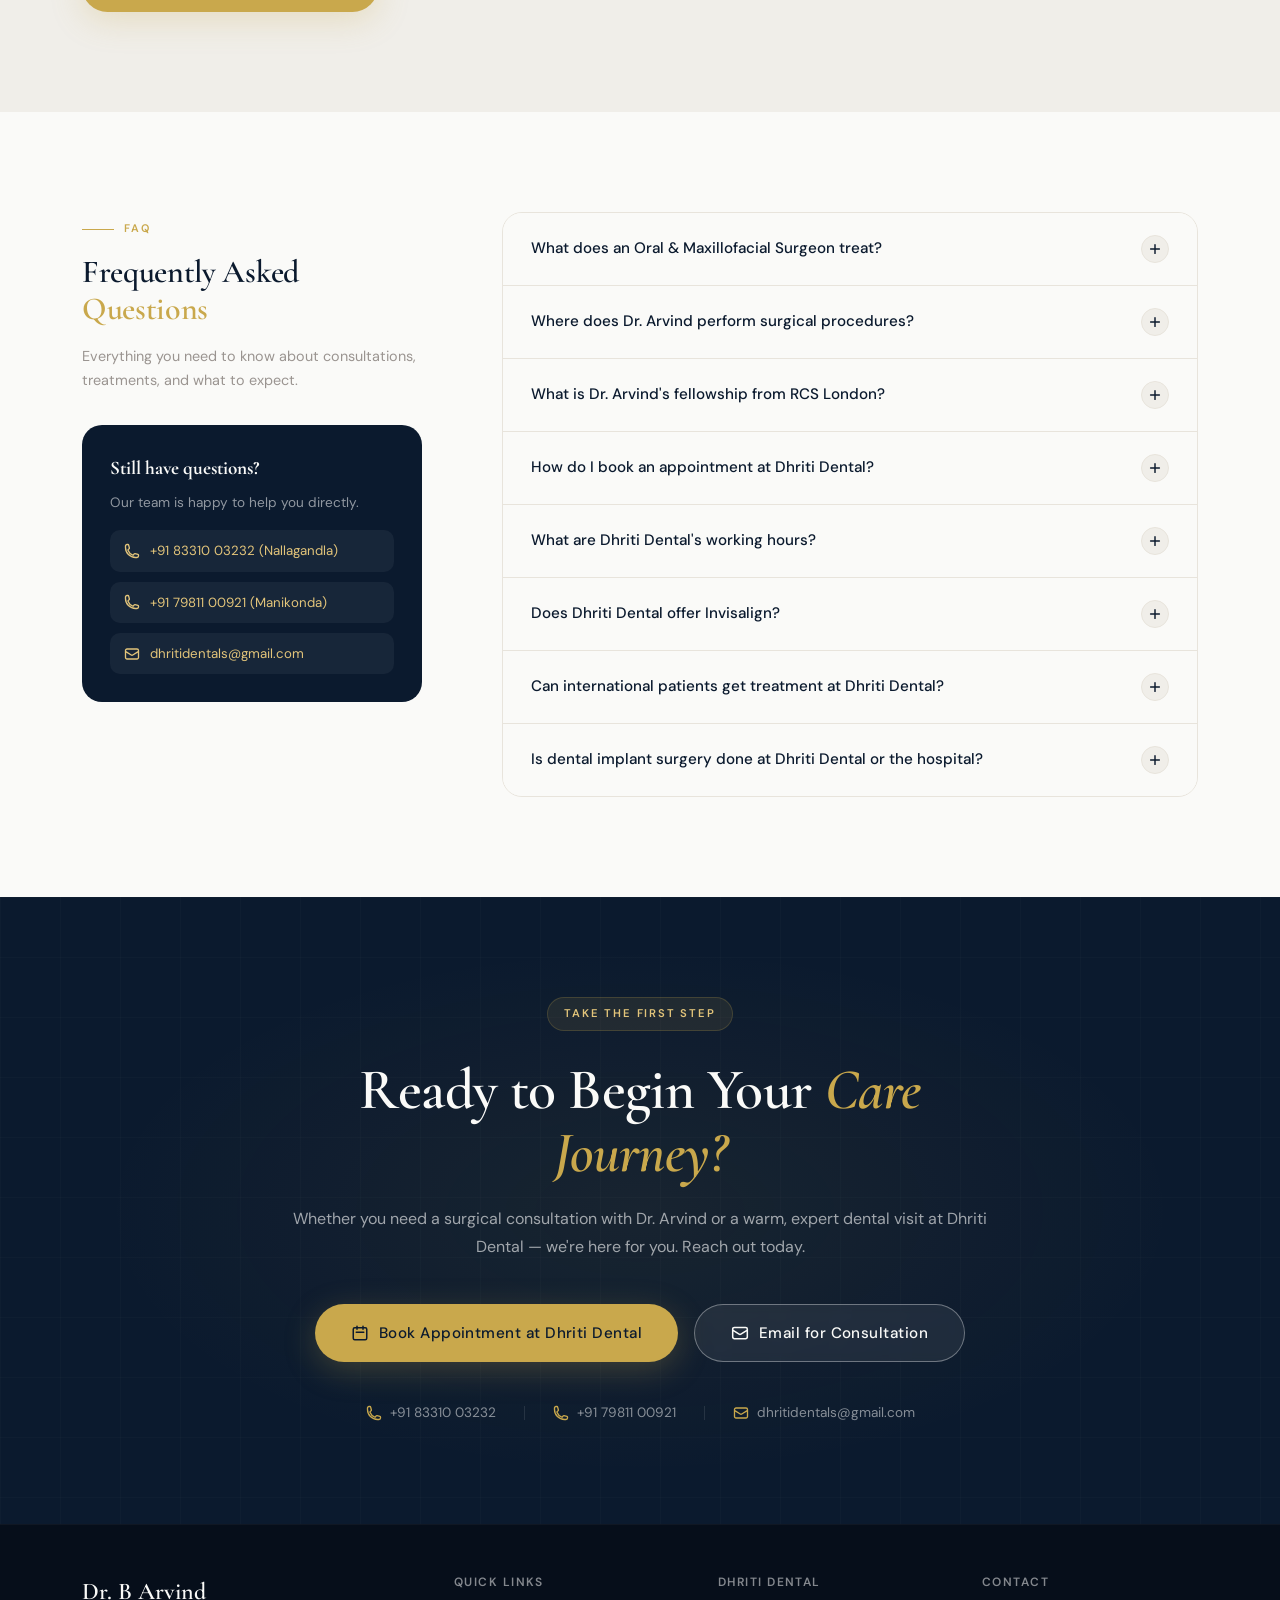
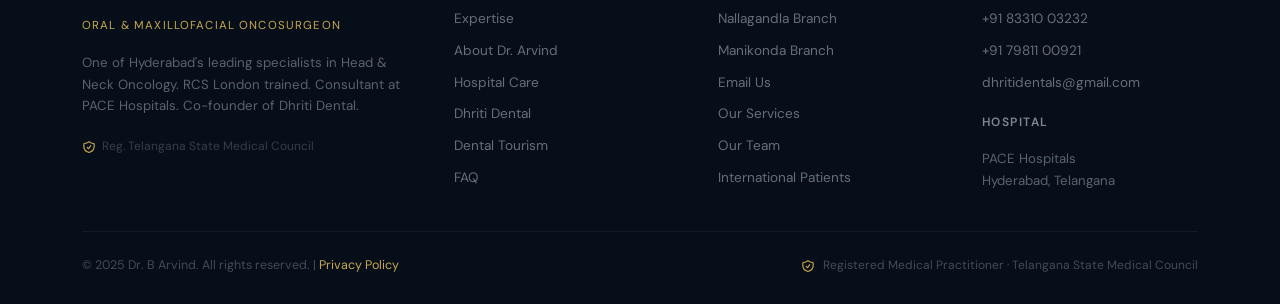
==== commit 296c9052: "small content changes, one more needed" ====
--- a/index.html
+++ b/index.html
@@ -1,1057 +1,1403 @@
 <!DOCTYPE html>
 <html lang="en">
+
 <head>
   <meta charset="UTF-8" />
   <meta name="viewport" content="width=device-width, initial-scale=1.0" />
-  <meta name="description" content="Dr. B Arvind – Consultant Oral & Maxillofacial Oncosurgeon in Hyderabad. Specialist in Head & Neck Oncology. Fellowship from Royal College of Surgeons, London. Co-founder of Dhriti Dental." />
-  <meta name="keywords" content="oral maxillofacial surgeon hyderabad, head neck oncology, cancer surgeon hyderabad, dhriti dental, PACE hospitals, jaw surgery, TMJ specialist" />
+  <meta name="description"
+    content="Dr. B Arvind – Consultant Oral & Maxillofacial Oncosurgeon in Hyderabad. Specialist in Head & Neck Oncology. Fellowship from Royal College of Surgeons, London. Co-founder of Dhriti Dental." />
+  <meta name="keywords"
+    content="oral maxillofacial surgeon hyderabad, head neck oncology, cancer surgeon hyderabad, dhriti dental, PACE hospitals, jaw surgery, TMJ specialist" />
   <meta property="og:title" content="Dr. B Arvind | Oral & Maxillofacial Oncosurgeon, Hyderabad" />
-  <meta property="og:description" content="One of Hyderabad's leading Oral & Maxillofacial Oncosurgeons. RCS London Fellowship. Consultant at PACE Hospitals. Co-founder of Dhriti Dental." />
+  <meta property="og:description"
+    content="One of Hyderabad's leading Oral & Maxillofacial Oncosurgeons. RCS London Fellowship. Consultant at PACE Hospitals. Co-founder of Dhriti Dental." />
   <title>Dr. B Arvind | Oral & Maxillofacial Oncosurgeon | Hyderabad</title>
   <link rel="stylesheet" href="./assets/css/style.css" />
   <link rel="preconnect" href="https://fonts.googleapis.com" />
   <link rel="preconnect" href="https://fonts.gstatic.com" crossorigin />
 </head>
+
 <body>
 
-<!-- ============================================================
+  <!-- ============================================================
      NAVIGATION
 ============================================================ -->
-<nav id="navbar">
-  <div class="container">
-    <div class="nav-inner">
-      <a href="#hero" class="nav-brand">
-        <span class="nav-brand-name">Dr. B Arvind</span>
-        <span class="nav-brand-title">Oral & Maxillofacial Oncosurgeon</span>
-      </a>
-
-      <div class="nav-links">
-        <a href="#expertise">Expertise</a>
-        <a href="#about">About</a>
-        <a href="#hospital">Hospital</a>
-        <a href="#locations">Locations</a>
-        <a href="#faq">FAQ</a>
-      </div>
-
-      <div class="nav-cta">
-        <a href="#clinic" class="btn btn--outline-white btn--sm">Dhriti Dental</a>
-        <a href="#final-cta" class="btn btn--primary btn--sm">
-          <svg xmlns="http://www.w3.org/2000/svg" fill="none" viewBox="0 0 24 24" stroke-width="2" stroke="currentColor"><path stroke-linecap="round" stroke-linejoin="round" d="M8 7V3m8 4V3m-9 8h10M5 21h14a2 2 0 002-2V7a2 2 0 00-2-2H5a2 2 0 00-2 2v12a2 2 0 002 2z" /></svg>
-          Book Appointment
+  <nav id="navbar">
+    <div class="container">
+      <div class="nav-inner">
+        <a href="#hero" class="nav-brand">
+          <span class="nav-brand-name">Dr. B Arvind</span>
+          <span class="nav-brand-title">Oral & Maxillofacial Oncosurgeon</span>
         </a>
-      </div>
-
-      <button class="hamburger" id="hamburger" aria-label="Open menu">
-        <span></span><span></span><span></span>
-      </button>
+
+        <div class="nav-links">
+          <a href="#expertise">Expertise</a>
+          <a href="#about">About</a>
+          <a href="#hospital">Hospital</a>
+          <a href="#locations">Locations</a>
+          <a href="#faq">FAQ</a>
+        </div>
+
+        <div class="nav-cta">
+          <a href="#clinic" class="btn btn--outline-white btn--sm">Dhriti Dental</a>
+          <a href="#final-cta" class="btn btn--primary btn--sm">
+            <svg xmlns="http://www.w3.org/2000/svg" fill="none" viewBox="0 0 24 24" stroke-width="2"
+              stroke="currentColor">
+              <path stroke-linecap="round" stroke-linejoin="round"
+                d="M8 7V3m8 4V3m-9 8h10M5 21h14a2 2 0 002-2V7a2 2 0 00-2-2H5a2 2 0 00-2 2v12a2 2 0 002 2z" />
+            </svg>
+            Book Appointment
+          </a>
+        </div>
+
+        <button class="hamburger" id="hamburger" aria-label="Open menu">
+          <span></span><span></span><span></span>
+        </button>
+      </div>
+    </div>
+  </nav>
+
+  <!-- Mobile Menu -->
+  <div class="mobile-menu-overlay" id="mobileOverlay"></div>
+  <div class="mobile-menu" id="mobileMenu">
+    <button class="mobile-menu-close" id="mobileClose" aria-label="Close menu">
+      <svg xmlns="http://www.w3.org/2000/svg" width="24" height="24" fill="none" viewBox="0 0 24 24" stroke-width="2"
+        stroke="currentColor">
+        <path stroke-linecap="round" stroke-linejoin="round" d="M6 18L18 6M6 6l12 12" />
+      </svg>
+    </button>
+    <div class="mobile-nav-links">
+      <a href="#expertise">Expertise</a>
+      <a href="#about">About</a>
+      <a href="#hospital">Hospital</a>
+      <a href="#clinic">Dhriti Dental</a>
+      <a href="#locations">Locations</a>
+      <a href="#dental-tourism">Dental Tourism</a>
+      <a href="#faq">FAQ</a>
+    </div>
+    <div class="mobile-cta">
+      <a href="#clinic" class="btn btn--outline-gold">Visit Dhriti Dental</a>
+      <a href="#final-cta" class="btn btn--primary">Book Appointment</a>
     </div>
   </div>
-</nav>
-
-<!-- Mobile Menu -->
-<div class="mobile-menu-overlay" id="mobileOverlay"></div>
-<div class="mobile-menu" id="mobileMenu">
-  <button class="mobile-menu-close" id="mobileClose" aria-label="Close menu">
-    <svg xmlns="http://www.w3.org/2000/svg" width="24" height="24" fill="none" viewBox="0 0 24 24" stroke-width="2" stroke="currentColor"><path stroke-linecap="round" stroke-linejoin="round" d="M6 18L18 6M6 6l12 12" /></svg>
-  </button>
-  <div class="mobile-nav-links">
-    <a href="#expertise">Expertise</a>
-    <a href="#about">About</a>
-    <a href="#hospital">Hospital</a>
-    <a href="#clinic">Dhriti Dental</a>
-    <a href="#locations">Locations</a>
-    <a href="#dental-tourism">Dental Tourism</a>
-    <a href="#faq">FAQ</a>
-  </div>
-  <div class="mobile-cta">
-    <a href="#clinic" class="btn btn--outline-gold">Visit Dhriti Dental</a>
-    <a href="#final-cta" class="btn btn--primary">Book Appointment</a>
-  </div>
-</div>
-
-<!-- ============================================================
+
+  <!-- ============================================================
      HERO SECTION
 ============================================================ -->
-<section id="hero">
-  <div class="hero-bg-pattern"></div>
-  <div class="hero-grid-overlay"></div>
-
-  <div class="container--wide">
-    <div class="hero-content">
-
-      <!-- Left: Text Content -->
-      <div class="hero-left">
-        <div class="hero-badge">
-          <span class="hero-badge-dot"></span>
-          Accepting Consultations
-        </div>
-
-        <h1 class="hero-name">Dr. B <span>Arvind</span></h1>
-        <p class="hero-designation">Consultant Oral &amp; Maxillofacial Oncosurgeon</p>
-
-        <p class="hero-headline">
-          Hyderabad's specialist in Head &amp; Neck Oncology — bringing London-trained surgical excellence to every patient's journey toward recovery.
-        </p>
-
-        <div class="hero-stats">
-          <div class="hero-stat-item">
-            <div class="hero-stat-number" data-count="9" data-suffix="+">9+</div>
-            <div class="hero-stat-label">Years Experience</div>
-          </div>
-          <div class="hero-stat-item">
-            <div class="hero-stat-number" data-count="100" data-suffix="+">100+</div>
-            <div class="hero-stat-label">Cancer Surgeries</div>
-          </div>
-          <div class="hero-stat-item">
-            <div class="hero-stat-number" data-count="1" data-suffix="">RCS</div>
-            <div class="hero-stat-label">London Fellowship</div>
-          </div>
-          <div class="hero-stat-item">
-            <div class="hero-stat-number" data-count="1" data-suffix="">PACE</div>
-            <div class="hero-stat-label">Hospitals Consultant</div>
-          </div>
-        </div>
-
-        <div class="hero-cta">
-          <a href="#final-cta" class="btn btn--primary">
-            <svg xmlns="http://www.w3.org/2000/svg" fill="none" viewBox="0 0 24 24" stroke-width="2" stroke="currentColor"><path stroke-linecap="round" stroke-linejoin="round" d="M8 7V3m8 4V3m-9 8h10M5 21h14a2 2 0 002-2V7a2 2 0 00-2-2H5a2 2 0 00-2 2v12a2 2 0 002 2z" /></svg>
-            Book Consultation
-          </a>
-          <a href="#clinic" class="btn btn--outline-white">
-            <svg xmlns="http://www.w3.org/2000/svg" fill="none" viewBox="0 0 24 24" stroke-width="2" stroke="currentColor"><path stroke-linecap="round" stroke-linejoin="round" d="M3.055 11H5a2 2 0 012 2v1a2 2 0 002 2 2 2 0 012 2v2.945M8 3.935V5.5A2.5 2.5 0 0010.5 8h.5a2 2 0 012 2 2 2 0 104 0 2 2 0 012-2h1.064M15 20.488V18a2 2 0 012-2h3.064" /></svg>
-            Visit Dhriti Dental
-          </a>
-        </div>
-      </div>
-
-      <!-- Right: Image + Credentials -->
-      <div class="hero-right">
-        <div class="hero-image-block">
-          <div class="hero-image-placeholder">
-            <img src="./assets/images/drarvind.webp" alt="Doctor Photo" class="hero-image">
-          </div>
-        </div>
-
-        <div class="video-placeholder">
-            <iframe 
-              src="https://www.youtube.com/embed/ZMLJtDI3-Ac"
-              title="Introduction Video"
-              frameborder="0"
+  <section id="hero">
+    <div class="hero-bg-pattern"></div>
+    <div class="hero-grid-overlay"></div>
+
+    <div class="container--wide">
+      <div class="hero-content">
+
+        <!-- Left: Text Content -->
+        <div class="hero-left">
+          <div class="hero-badge">
+            <span class="hero-badge-dot"></span>
+            Accepting Consultations
+          </div>
+
+          <h1 class="hero-name">Dr. B <span>Arvind</span></h1>
+          <p class="hero-designation">Consultant Oral &amp; Maxillofacial Oncosurgeon</p>
+
+          <p class="hero-headline">
+            Hyderabad’s specialist in Oral and Head & Neck Oncology, delivering surgical excellence in every patient’s
+            journey towards recovery.
+          </p>
+
+          <div class="hero-stats">
+            <div class="hero-stat-item">
+              <div class="hero-stat-number" data-count="9" data-suffix="+">9+</div>
+              <div class="hero-stat-label">Years Experience</div>
+            </div>
+            <div class="hero-stat-item">
+              <div class="hero-stat-number" data-count="100" data-suffix="+">100+</div>
+              <div class="hero-stat-label">Cancer Surgeries</div>
+            </div>
+            <div class="hero-stat-item">
+              <div class="hero-stat-number" data-count="1" data-suffix="">RCS</div>
+              <div class="hero-stat-label">London Fellowship</div>
+            </div>
+            <div class="hero-stat-item">
+              <div class="hero-stat-number" data-count="1" data-suffix="">PACE</div>
+              <div class="hero-stat-label">Hospitals Consultant</div>
+            </div>
+          </div>
+
+          <div class="hero-cta">
+            <a href="#final-cta" class="btn btn--primary">
+              <svg xmlns="http://www.w3.org/2000/svg" fill="none" viewBox="0 0 24 24" stroke-width="2"
+                stroke="currentColor">
+                <path stroke-linecap="round" stroke-linejoin="round"
+                  d="M8 7V3m8 4V3m-9 8h10M5 21h14a2 2 0 002-2V7a2 2 0 00-2-2H5a2 2 0 00-2 2v12a2 2 0 002 2z" />
+              </svg>
+              Book Consultation
+            </a>
+            <a href="#clinic" class="btn btn--outline-white">
+              <svg xmlns="http://www.w3.org/2000/svg" fill="none" viewBox="0 0 24 24" stroke-width="2"
+                stroke="currentColor">
+                <path stroke-linecap="round" stroke-linejoin="round"
+                  d="M3.055 11H5a2 2 0 012 2v1a2 2 0 002 2 2 2 0 012 2v2.945M8 3.935V5.5A2.5 2.5 0 0010.5 8h.5a2 2 0 012 2 2 2 0 104 0 2 2 0 012-2h1.064M15 20.488V18a2 2 0 012-2h3.064" />
+              </svg>
+              Visit Dhriti Dental
+            </a>
+          </div>
+        </div>
+
+        <!-- Right: Image + Credentials -->
+        <div class="hero-right">
+          <div class="hero-image-block">
+            <div class="hero-image-placeholder">
+              <img src="./assets/images/drarvind.webp" alt="Doctor Photo" class="hero-image">
+            </div>
+          </div>
+
+          <div class="video-placeholder">
+            <iframe src="https://www.youtube.com/embed/ZMLJtDI3-Ac" title="Introduction Video" frameborder="0"
               allow="accelerometer; autoplay; clipboard-write; encrypted-media; gyroscope; picture-in-picture; web-share"
               allowfullscreen>
             </iframe>
-        </div>
-
-        <div class="hero-credentials-strip">
-          <div class="credential-pill">
-            <svg xmlns="http://www.w3.org/2000/svg" fill="none" viewBox="0 0 24 24" stroke-width="2" stroke="currentColor"><path stroke-linecap="round" stroke-linejoin="round" d="M4.26 10.147a60.436 60.436 0 00-.491 6.347A48.627 48.627 0 0112 20.904a48.627 48.627 0 018.232-4.41 60.46 60.46 0 00-.491-6.347m-15.482 0a50.57 50.57 0 00-2.658-.813A59.905 59.905 0 0112 3.493a59.902 59.902 0 0110.399 5.84c-.896.248-1.783.52-2.658.814m-15.482 0A50.697 50.697 0 0112 13.489a50.702 50.702 0 017.74-3.342M6.75 15a.75.75 0 100-1.5.75.75 0 000 1.5zm0 0v-3.675A55.378 55.378 0 0112 8.443m-7.007 11.55A5.981 5.981 0 006.75 15.75v-1.5" /></svg>
-            RCS London
-          </div>
-          <div class="credential-pill">
-            <svg xmlns="http://www.w3.org/2000/svg" fill="none" viewBox="0 0 24 24" stroke-width="2" stroke="currentColor"><path stroke-linecap="round" stroke-linejoin="round" d="M2.25 21h19.5m-18-18v18m10.5-18v18m6-13.5V21M6.75 6.75h.75m-.75 3h.75m-.75 3h.75m3-6h.75m-.75 3h.75m-.75 3h.75M6.75 21v-3.375c0-.621.504-1.125 1.125-1.125h2.25c.621 0 1.125.504 1.125 1.125V21" /></svg>
-            PACE Hospitals
-          </div>
-          <div class="credential-pill">
-            <svg xmlns="http://www.w3.org/2000/svg" fill="none" viewBox="0 0 24 24" stroke-width="2" stroke="currentColor"><path stroke-linecap="round" stroke-linejoin="round" d="M9 12.75L11.25 15 15 9.75m-3-7.036A11.959 11.959 0 013.598 6 11.99 11.99 0 003 9.749c0 5.592 3.824 10.29 9 11.623 5.176-1.332 9-6.03 9-11.622 0-1.31-.21-2.571-.598-3.751h-.152c-3.196 0-6.1-1.248-8.25-3.285z" /></svg>
-            TS Medical Council
-          </div>
-          <div class="credential-pill">
-            <svg xmlns="http://www.w3.org/2000/svg" fill="none" viewBox="0 0 24 24" stroke-width="2" stroke="currentColor"><path stroke-linecap="round" stroke-linejoin="round" d="M21 8.25c0-2.485-2.099-4.5-4.688-4.5-1.935 0-3.597 1.126-4.312 2.733-.715-1.607-2.377-2.733-4.313-2.733C5.1 3.75 3 5.765 3 8.25c0 7.22 9 12 9 12s9-4.78 9-12z" /></svg>
-            HCG Cancer Hospital
+          </div>
+
+          <div class="hero-credentials-strip">
+            <div class="credential-pill">
+              <svg xmlns="http://www.w3.org/2000/svg" fill="none" viewBox="0 0 24 24" stroke-width="2"
+                stroke="currentColor">
+                <path stroke-linecap="round" stroke-linejoin="round"
+                  d="M4.26 10.147a60.436 60.436 0 00-.491 6.347A48.627 48.627 0 0112 20.904a48.627 48.627 0 018.232-4.41 60.46 60.46 0 00-.491-6.347m-15.482 0a50.57 50.57 0 00-2.658-.813A59.905 59.905 0 0112 3.493a59.902 59.902 0 0110.399 5.84c-.896.248-1.783.52-2.658.814m-15.482 0A50.697 50.697 0 0112 13.489a50.702 50.702 0 017.74-3.342M6.75 15a.75.75 0 100-1.5.75.75 0 000 1.5zm0 0v-3.675A55.378 55.378 0 0112 8.443m-7.007 11.55A5.981 5.981 0 006.75 15.75v-1.5" />
+              </svg>
+              RCS London
+            </div>
+            <div class="credential-pill">
+              <svg xmlns="http://www.w3.org/2000/svg" fill="none" viewBox="0 0 24 24" stroke-width="2"
+                stroke="currentColor">
+                <path stroke-linecap="round" stroke-linejoin="round"
+                  d="M2.25 21h19.5m-18-18v18m10.5-18v18m6-13.5V21M6.75 6.75h.75m-.75 3h.75m-.75 3h.75m3-6h.75m-.75 3h.75m-.75 3h.75M6.75 21v-3.375c0-.621.504-1.125 1.125-1.125h2.25c.621 0 1.125.504 1.125 1.125V21" />
+              </svg>
+              PACE Hospitals
+            </div>
+            <div class="credential-pill">
+              <svg xmlns="http://www.w3.org/2000/svg" fill="none" viewBox="0 0 24 24" stroke-width="2"
+                stroke="currentColor">
+                <path stroke-linecap="round" stroke-linejoin="round"
+                  d="M9 12.75L11.25 15 15 9.75m-3-7.036A11.959 11.959 0 013.598 6 11.99 11.99 0 003 9.749c0 5.592 3.824 10.29 9 11.623 5.176-1.332 9-6.03 9-11.622 0-1.31-.21-2.571-.598-3.751h-.152c-3.196 0-6.1-1.248-8.25-3.285z" />
+              </svg>
+              TS Medical Council
+            </div>
+            <div class="credential-pill">
+              <svg xmlns="http://www.w3.org/2000/svg" fill="none" viewBox="0 0 24 24" stroke-width="2"
+                stroke="currentColor">
+                <path stroke-linecap="round" stroke-linejoin="round"
+                  d="M21 8.25c0-2.485-2.099-4.5-4.688-4.5-1.935 0-3.597 1.126-4.312 2.733-.715-1.607-2.377-2.733-4.313-2.733C5.1 3.75 3 5.765 3 8.25c0 7.22 9 12 9 12s9-4.78 9-12z" />
+              </svg>
+              HCG Cancer Hospital
+            </div>
           </div>
         </div>
       </div>
     </div>
-  </div>
-
-  <div class="hero-scroll-hint">
-    <span>Scroll</span>
-    <svg xmlns="http://www.w3.org/2000/svg" fill="none" viewBox="0 0 24 24" stroke-width="2" stroke="currentColor"><path stroke-linecap="round" stroke-linejoin="round" d="M19.5 8.25l-7.5 7.5-7.5-7.5" /></svg>
-  </div>
-</section>
-
-<!-- ============================================================
+
+    <div class="hero-scroll-hint">
+      <span>Scroll</span>
+      <svg xmlns="http://www.w3.org/2000/svg" fill="none" viewBox="0 0 24 24" stroke-width="2" stroke="currentColor">
+        <path stroke-linecap="round" stroke-linejoin="round" d="M19.5 8.25l-7.5 7.5-7.5-7.5" />
+      </svg>
+    </div>
+  </section>
+
+  <!-- ============================================================
      TRUST BAR
 ============================================================ -->
-<section id="trust-bar">
-  <div class="container">
-    <div class="trust-bar-inner">
-      <div class="trust-item fade-up">
-        <div class="trust-icon">
-          <svg xmlns="http://www.w3.org/2000/svg" fill="none" viewBox="0 0 24 24" stroke-width="1.5" stroke="currentColor"><path stroke-linecap="round" stroke-linejoin="round" d="M12 6v6h4.5m4.5 0a9 9 0 11-18 0 9 9 0 0118 0z" /></svg>
-        </div>
-        <div class="trust-info">
-          <div class="trust-value">9+ Years</div>
-          <div class="trust-desc">Surgical Experience</div>
-        </div>
-      </div>
-      <div class="trust-divider"></div>
-      <div class="trust-item fade-up fade-up-delay-1">
-        <div class="trust-icon">
-          <svg xmlns="http://www.w3.org/2000/svg" fill="none" viewBox="0 0 24 24" stroke-width="1.5" stroke="currentColor"><path stroke-linecap="round" stroke-linejoin="round" d="M9 12.75L11.25 15 15 9.75M21 12a9 9 0 11-18 0 9 9 0 0118 0z" /></svg>
-        </div>
-        <div class="trust-info">
-          <div class="trust-value">100+</div>
-          <div class="trust-desc">Cancer Surgeries</div>
-        </div>
-      </div>
-      <div class="trust-divider"></div>
-      <div class="trust-item fade-up fade-up-delay-2">
-        <div class="trust-icon">
-          <svg xmlns="http://www.w3.org/2000/svg" fill="none" viewBox="0 0 24 24" stroke-width="1.5" stroke="currentColor"><path stroke-linecap="round" stroke-linejoin="round" d="M4.26 10.147a60.436 60.436 0 00-.491 6.347A48.627 48.627 0 0112 20.904a48.627 48.627 0 018.232-4.41 60.46 60.46 0 00-.491-6.347m-15.482 0a50.57 50.57 0 00-2.658-.813A59.905 59.905 0 0112 3.493a59.902 59.902 0 0110.399 5.84c-.896.248-1.783.52-2.658.814m-15.482 0A50.697 50.697 0 0112 13.489a50.702 50.702 0 017.74-3.342M6.75 15a.75.75 0 100-1.5.75.75 0 000 1.5zm0 0v-3.675A55.378 55.378 0 0112 8.443m-7.007 11.55A5.981 5.981 0 006.75 15.75v-1.5" /></svg>
-        </div>
-        <div class="trust-info">
-          <div class="trust-value">RCS London</div>
-          <div class="trust-desc">Clinical Fellowship</div>
-        </div>
-      </div>
-      <div class="trust-divider"></div>
-      <div class="trust-item fade-up fade-up-delay-3">
-        <div class="trust-icon">
-          <svg xmlns="http://www.w3.org/2000/svg" fill="none" viewBox="0 0 24 24" stroke-width="1.5" stroke="currentColor"><path stroke-linecap="round" stroke-linejoin="round" d="M2.25 21h19.5m-18-18v18m10.5-18v18m6-13.5V21M6.75 6.75h.75m-.75 3h.75m-.75 3h.75m3-6h.75m-.75 3h.75m-.75 3h.75M6.75 21v-3.375c0-.621.504-1.125 1.125-1.125h2.25c.621 0 1.125.504 1.125 1.125V21" /></svg>
-        </div>
-        <div class="trust-info">
-          <div class="trust-value">PACE Hospitals</div>
-          <div class="trust-desc">Consultant Surgeon</div>
-        </div>
-      </div>
-      <div class="trust-divider"></div>
-      <div class="trust-item fade-up fade-up-delay-4">
-        <div class="trust-icon">
-          <svg xmlns="http://www.w3.org/2000/svg" fill="none" viewBox="0 0 24 24" stroke-width="1.5" stroke="currentColor"><path stroke-linecap="round" stroke-linejoin="round" d="M15 19.128a9.38 9.38 0 002.625.372 9.337 9.337 0 004.121-.952 4.125 4.125 0 00-7.533-2.493M15 19.128v-.003c0-1.113-.285-2.16-.786-3.07M15 19.128v.106A12.318 12.318 0 018.624 21c-2.331 0-4.512-.645-6.374-1.766l-.001-.109a6.375 6.375 0 0111.964-3.07M12 6.375a3.375 3.375 0 11-6.75 0 3.375 3.375 0 016.75 0zm8.25 2.25a2.625 2.625 0 11-5.25 0 2.625 2.625 0 015.25 0z" /></svg>
-        </div>
-        <div class="trust-info">
-          <div class="trust-value">Dhriti Dental</div>
-          <div class="trust-desc">Co-Founder</div>
+  <section id="trust-bar">
+    <div class="container">
+      <div class="trust-bar-inner">
+        <div class="trust-item fade-up">
+          <div class="trust-icon">
+            <svg xmlns="http://www.w3.org/2000/svg" fill="none" viewBox="0 0 24 24" stroke-width="1.5"
+              stroke="currentColor">
+              <path stroke-linecap="round" stroke-linejoin="round" d="M12 6v6h4.5m4.5 0a9 9 0 11-18 0 9 9 0 0118 0z" />
+            </svg>
+          </div>
+          <div class="trust-info">
+            <div class="trust-value">9+ Years</div>
+            <div class="trust-desc">Surgical Experience</div>
+          </div>
+        </div>
+        <div class="trust-divider"></div>
+        <div class="trust-item fade-up fade-up-delay-1">
+          <div class="trust-icon">
+            <svg xmlns="http://www.w3.org/2000/svg" fill="none" viewBox="0 0 24 24" stroke-width="1.5"
+              stroke="currentColor">
+              <path stroke-linecap="round" stroke-linejoin="round"
+                d="M9 12.75L11.25 15 15 9.75M21 12a9 9 0 11-18 0 9 9 0 0118 0z" />
+            </svg>
+          </div>
+          <div class="trust-info">
+            <div class="trust-value">100+</div>
+            <div class="trust-desc">Cancer Surgeries</div>
+          </div>
+        </div>
+        <div class="trust-divider"></div>
+        <div class="trust-item fade-up fade-up-delay-2">
+          <div class="trust-icon">
+            <svg xmlns="http://www.w3.org/2000/svg" fill="none" viewBox="0 0 24 24" stroke-width="1.5"
+              stroke="currentColor">
+              <path stroke-linecap="round" stroke-linejoin="round"
+                d="M4.26 10.147a60.436 60.436 0 00-.491 6.347A48.627 48.627 0 0112 20.904a48.627 48.627 0 018.232-4.41 60.46 60.46 0 00-.491-6.347m-15.482 0a50.57 50.57 0 00-2.658-.813A59.905 59.905 0 0112 3.493a59.902 59.902 0 0110.399 5.84c-.896.248-1.783.52-2.658.814m-15.482 0A50.697 50.697 0 0112 13.489a50.702 50.702 0 017.74-3.342M6.75 15a.75.75 0 100-1.5.75.75 0 000 1.5zm0 0v-3.675A55.378 55.378 0 0112 8.443m-7.007 11.55A5.981 5.981 0 006.75 15.75v-1.5" />
+            </svg>
+          </div>
+          <div class="trust-info">
+            <div class="trust-value">RCS London</div>
+            <div class="trust-desc">Clinical Fellowship</div>
+          </div>
+        </div>
+        <div class="trust-divider"></div>
+        <div class="trust-item fade-up fade-up-delay-3">
+          <div class="trust-icon">
+            <svg xmlns="http://www.w3.org/2000/svg" fill="none" viewBox="0 0 24 24" stroke-width="1.5"
+              stroke="currentColor">
+              <path stroke-linecap="round" stroke-linejoin="round"
+                d="M2.25 21h19.5m-18-18v18m10.5-18v18m6-13.5V21M6.75 6.75h.75m-.75 3h.75m-.75 3h.75m3-6h.75m-.75 3h.75m-.75 3h.75M6.75 21v-3.375c0-.621.504-1.125 1.125-1.125h2.25c.621 0 1.125.504 1.125 1.125V21" />
+            </svg>
+          </div>
+          <div class="trust-info">
+            <div class="trust-value">PACE Hospitals</div>
+            <div class="trust-desc">Consultant Surgeon</div>
+          </div>
+        </div>
+        <div class="trust-divider"></div>
+        <div class="trust-item fade-up fade-up-delay-4">
+          <div class="trust-icon">
+            <svg xmlns="http://www.w3.org/2000/svg" fill="none" viewBox="0 0 24 24" stroke-width="1.5"
+              stroke="currentColor">
+              <path stroke-linecap="round" stroke-linejoin="round"
+                d="M15 19.128a9.38 9.38 0 002.625.372 9.337 9.337 0 004.121-.952 4.125 4.125 0 00-7.533-2.493M15 19.128v-.003c0-1.113-.285-2.16-.786-3.07M15 19.128v.106A12.318 12.318 0 018.624 21c-2.331 0-4.512-.645-6.374-1.766l-.001-.109a6.375 6.375 0 0111.964-3.07M12 6.375a3.375 3.375 0 11-6.75 0 3.375 3.375 0 016.75 0zm8.25 2.25a2.625 2.625 0 11-5.25 0 2.625 2.625 0 015.25 0z" />
+            </svg>
+          </div>
+          <div class="trust-info">
+            <div class="trust-value">Dhriti Dental</div>
+            <div class="trust-desc">Co-Founder</div>
+          </div>
         </div>
       </div>
     </div>
-  </div>
-</section>
-
-<!-- ============================================================
+  </section>
+
+  <!-- ============================================================
      EXPERTISE SECTION
 ============================================================ -->
-<section id="expertise">
-  <div class="container">
-    <div style="text-align:center; max-width: 600px; margin: 0 auto;" class="fade-up">
-      <span class="section-label">Clinical Specialisation</span>
-      <h2 class="section-title section-title--xl" style="color: var(--navy); margin-bottom: 16px;">Areas of <em style="font-style:italic; color: var(--gold);">Expertise</em></h2>
-      <p class="section-subtitle" style="margin: 0 auto;">Combining advanced surgical training with deep clinical experience across oncology, reconstructive surgery, and oral health.</p>
+  <section id="expertise">
+    <div class="container">
+      <div style="text-align:center; max-width: 600px; margin: 0 auto;" class="fade-up">
+        <span class="section-label">Clinical Specialisation</span>
+        <h2 class="section-title section-title--xl" style="color: var(--navy); margin-bottom: 16px;">Areas of <em
+            style="font-style:italic; color: var(--gold);">Expertise</em></h2>
+        <p class="section-subtitle" style="margin: 0 auto;">Combining advanced surgical training with deep clinical
+          experience across oncology, reconstructive surgery, and oral health.</p>
+      </div>
+
+      <div class="expertise-grid">
+        <!-- Card 1 -->
+        <div class="expertise-card fade-up">
+          <div class="expertise-icon">
+            <svg xmlns="http://www.w3.org/2000/svg" fill="none" viewBox="0 0 24 24" stroke-width="1.5"
+              stroke="currentColor">
+              <path stroke-linecap="round" stroke-linejoin="round"
+                d="M4.5 12.75l7.5-7.5 7.5 7.5m-15 6l7.5-7.5 7.5 7.5" />
+            </svg>
+          </div>
+          <h3 class="expertise-card-title">Head &amp; Neck Oncology</h3>
+          <p class="expertise-card-desc">Advanced surgical management of cancers affecting the oral cavity, jaw, throat,
+            and surrounding structures.</p>
+          <ul class="expertise-list">
+            <li>Neck Dissections</li>
+            <li>Oral Cancer Resections</li>
+            <li>Tumour Ablative Surgery</li>
+            <li>Reconstructive Procedures</li>
+            <li>HCG Cancer Hospital Trained</li>
+          </ul>
+        </div>
+
+        <!-- Card 2 -->
+        <div class="expertise-card fade-up fade-up-delay-1">
+          <div class="expertise-icon">
+            <svg xmlns="http://www.w3.org/2000/svg" fill="none" viewBox="0 0 24 24" stroke-width="1.5"
+              stroke="currentColor">
+              <path stroke-linecap="round" stroke-linejoin="round"
+                d="M9 4.5v15m6-15v15m-10.875 0h15.75c.621 0 1.125-.504 1.125-1.125V5.625c0-.621-.504-1.125-1.125-1.125H4.125C3.504 4.5 3 5.004 3 5.625v12.75c0 .621.504 1.125 1.125 1.125z" />
+            </svg>
+          </div>
+          <h3 class="expertise-card-title">Maxillofacial Surgery</h3>
+          <p class="expertise-card-desc">Corrective and reconstructive surgery of the face, jaw, and mouth — from trauma
+            to congenital conditions.</p>
+          <ul class="expertise-list">
+            <li>Orthognathic (Jaw) Surgery</li>
+            <li>Facial Fracture Repair</li>
+            <li>Cleft Lip &amp; Palate</li>
+            <li>Salivary Gland Surgery</li>
+            <li>Soft Tissue Reconstruction</li>
+          </ul>
+        </div>
+
+        <!-- Card 3 -->
+        <div class="expertise-card fade-up fade-up-delay-2">
+          <div class="expertise-icon">
+            <svg xmlns="http://www.w3.org/2000/svg" fill="none" viewBox="0 0 24 24" stroke-width="1.5"
+              stroke="currentColor">
+              <path stroke-linecap="round" stroke-linejoin="round"
+                d="M12 3v2.25m6.364.386l-1.591 1.591M21 12h-2.25m-.386 6.364l-1.591-1.591M12 18.75V21m-4.773-4.227l-1.591 1.591M5.25 12H3m4.227-4.773L5.636 5.636M15.75 12a3.75 3.75 0 11-7.5 0 3.75 3.75 0 017.5 0z" />
+            </svg>
+          </div>
+          <h3 class="expertise-card-title">TMJ &amp; Jaw Disorders</h3>
+          <p class="expertise-card-desc">Diagnosis and surgical treatment of temporomandibular joint conditions causing
+            pain, clicking, and restricted movement.</p>
+          <ul class="expertise-list">
+            <li>TMJ Arthroscopy</li>
+            <li>Open Joint Surgery</li>
+            <li>Ankylosis Release</li>
+            <li>Condylar Fractures</li>
+            <li>Bite Correction Surgery</li>
+          </ul>
+        </div>
+
+        <!-- Card 4 -->
+        <div class="expertise-card fade-up fade-up-delay-3">
+          <div class="expertise-icon">
+            <svg xmlns="http://www.w3.org/2000/svg" fill="none" viewBox="0 0 24 24" stroke-width="1.5"
+              stroke="currentColor">
+              <path stroke-linecap="round" stroke-linejoin="round"
+                d="M11.42 15.17L17.25 21A2.652 2.652 0 0021 17.25l-5.877-5.877M11.42 15.17l2.496-3.03c.317-.384.74-.626 1.208-.766M11.42 15.17l-4.655 5.653a2.548 2.548 0 11-3.586-3.586l6.837-5.63m5.108-.233c.55-.164 1.163-.188 1.743-.14a4.5 4.5 0 004.486-6.336l-3.276 3.277a3.004 3.004 0 01-2.25-2.25l3.276-3.276a4.5 4.5 0 00-6.336 4.486c.091 1.076-.071 2.264-.904 2.95l-.102.085m-1.745 1.437L5.909 7.5H4.5L2.25 3.75l1.5-1.5L7.5 4.5v1.409l4.26 4.26m-1.745 1.437l1.745-1.437m6.615 8.206L15.75 15.75M4.867 19.125h.008v.008h-.008v-.008z" />
+            </svg>
+          </div>
+          <h3 class="expertise-card-title">Advanced Procedures</h3>
+          <p class="expertise-card-desc">Specialised procedures beyond routine surgical scope, developed through
+            fellowship training at global centres.</p>
+          <ul class="expertise-list">
+            <li>Implant-Supported Prosthetics</li>
+            <li>Bone Grafting</li>
+            <li>Impacted Wisdom Teeth</li>
+            <li>Cyst &amp; Tumour Excision</li>
+            <li>Nerve Repair Surgery</li>
+          </ul>
+        </div>
+      </div>
     </div>
-
-    <div class="expertise-grid">
-      <!-- Card 1 -->
-      <div class="expertise-card fade-up">
-        <div class="expertise-icon">
-          <svg xmlns="http://www.w3.org/2000/svg" fill="none" viewBox="0 0 24 24" stroke-width="1.5" stroke="currentColor"><path stroke-linecap="round" stroke-linejoin="round" d="M4.5 12.75l7.5-7.5 7.5 7.5m-15 6l7.5-7.5 7.5 7.5" /></svg>
-        </div>
-        <h3 class="expertise-card-title">Head &amp; Neck Oncology</h3>
-        <p class="expertise-card-desc">Advanced surgical management of cancers affecting the oral cavity, jaw, throat, and surrounding structures.</p>
-        <ul class="expertise-list">
-          <li>Neck Dissections</li>
-          <li>Oral Cancer Resections</li>
-          <li>Tumour Ablative Surgery</li>
-          <li>Reconstructive Procedures</li>
-          <li>HCG Cancer Hospital Trained</li>
-        </ul>
-      </div>
-
-      <!-- Card 2 -->
-      <div class="expertise-card fade-up fade-up-delay-1">
-        <div class="expertise-icon">
-          <svg xmlns="http://www.w3.org/2000/svg" fill="none" viewBox="0 0 24 24" stroke-width="1.5" stroke="currentColor"><path stroke-linecap="round" stroke-linejoin="round" d="M9 4.5v15m6-15v15m-10.875 0h15.75c.621 0 1.125-.504 1.125-1.125V5.625c0-.621-.504-1.125-1.125-1.125H4.125C3.504 4.5 3 5.004 3 5.625v12.75c0 .621.504 1.125 1.125 1.125z" /></svg>
-        </div>
-        <h3 class="expertise-card-title">Maxillofacial Surgery</h3>
-        <p class="expertise-card-desc">Corrective and reconstructive surgery of the face, jaw, and mouth — from trauma to congenital conditions.</p>
-        <ul class="expertise-list">
-          <li>Orthognathic (Jaw) Surgery</li>
-          <li>Facial Fracture Repair</li>
-          <li>Cleft Lip &amp; Palate</li>
-          <li>Salivary Gland Surgery</li>
-          <li>Soft Tissue Reconstruction</li>
-        </ul>
-      </div>
-
-      <!-- Card 3 -->
-      <div class="expertise-card fade-up fade-up-delay-2">
-        <div class="expertise-icon">
-          <svg xmlns="http://www.w3.org/2000/svg" fill="none" viewBox="0 0 24 24" stroke-width="1.5" stroke="currentColor"><path stroke-linecap="round" stroke-linejoin="round" d="M12 3v2.25m6.364.386l-1.591 1.591M21 12h-2.25m-.386 6.364l-1.591-1.591M12 18.75V21m-4.773-4.227l-1.591 1.591M5.25 12H3m4.227-4.773L5.636 5.636M15.75 12a3.75 3.75 0 11-7.5 0 3.75 3.75 0 017.5 0z" /></svg>
-        </div>
-        <h3 class="expertise-card-title">TMJ &amp; Jaw Disorders</h3>
-        <p class="expertise-card-desc">Diagnosis and surgical treatment of temporomandibular joint conditions causing pain, clicking, and restricted movement.</p>
-        <ul class="expertise-list">
-          <li>TMJ Arthroscopy</li>
-          <li>Open Joint Surgery</li>
-          <li>Ankylosis Release</li>
-          <li>Condylar Fractures</li>
-          <li>Bite Correction Surgery</li>
-        </ul>
-      </div>
-
-      <!-- Card 4 -->
-      <div class="expertise-card fade-up fade-up-delay-3">
-        <div class="expertise-icon">
-          <svg xmlns="http://www.w3.org/2000/svg" fill="none" viewBox="0 0 24 24" stroke-width="1.5" stroke="currentColor"><path stroke-linecap="round" stroke-linejoin="round" d="M11.42 15.17L17.25 21A2.652 2.652 0 0021 17.25l-5.877-5.877M11.42 15.17l2.496-3.03c.317-.384.74-.626 1.208-.766M11.42 15.17l-4.655 5.653a2.548 2.548 0 11-3.586-3.586l6.837-5.63m5.108-.233c.55-.164 1.163-.188 1.743-.14a4.5 4.5 0 004.486-6.336l-3.276 3.277a3.004 3.004 0 01-2.25-2.25l3.276-3.276a4.5 4.5 0 00-6.336 4.486c.091 1.076-.071 2.264-.904 2.95l-.102.085m-1.745 1.437L5.909 7.5H4.5L2.25 3.75l1.5-1.5L7.5 4.5v1.409l4.26 4.26m-1.745 1.437l1.745-1.437m6.615 8.206L15.75 15.75M4.867 19.125h.008v.008h-.008v-.008z" /></svg>
-        </div>
-        <h3 class="expertise-card-title">Advanced Procedures</h3>
-        <p class="expertise-card-desc">Specialised procedures beyond routine surgical scope, developed through fellowship training at global centres.</p>
-        <ul class="expertise-list">
-          <li>Implant-Supported Prosthetics</li>
-          <li>Bone Grafting</li>
-          <li>Impacted Wisdom Teeth</li>
-          <li>Cyst &amp; Tumour Excision</li>
-          <li>Nerve Repair Surgery</li>
-        </ul>
-      </div>
-    </div>
-  </div>
-</section>
-
-<div class="section-divider"></div>
-
-<!-- ============================================================
+  </section>
+
+  <div class="section-divider"></div>
+
+  <!-- ============================================================
      ABOUT DOCTOR
 ============================================================ -->
-<section id="about">
-  <div class="about-bg"></div>
-  <div class="container">
-    <div class="about-layout">
-
-      <div class="about-image-block fade-up">
-        <div class="about-image-placeholder">
-          <img src="./assets/images/arvind-2.png" alt="Doctor Photo" class="hero-image">
-        </div>
-        <div class="about-accent-card">
-          <div class="about-accent-number">100+</div>
-          <div class="about-accent-text">Cancer Operations</div>
-        </div>
-      </div>
-
-      <div class="about-content fade-up fade-up-delay-1">
-        <span class="section-label">About the Surgeon</span>
-        <h2 class="about-title">A Surgeon Who Bridges <em>Global Standards</em> with Local Care</h2>
-        <p class="about-bio">
-          Dr. B Arvind is one of Hyderabad's foremost Oral & Maxillofacial Oncosurgeons, with over nine years of dedicated clinical practice in head and neck cancer surgeries, complex jaw procedures, and maxillofacial reconstruction. His surgical training spans some of the world's most respected institutions.
-        </p>
-        <p class="about-bio">
-          Having completed his Clinical Surgical Fellowship at the prestigious <strong style="color: rgba(255,255,255,0.85);">Royal College of Surgeons, London</strong>, and his oncological training at <strong style="color: rgba(255,255,255,0.85);">HCG Cancer Hospital</strong>, Dr. Arvind brings international-level expertise to every patient he treats in Hyderabad. He currently serves as Consultant Surgeon at <strong style="color: rgba(255,255,255,0.85);">PACE Hospitals</strong>, where he performs complex oncological resections and neck dissections.
-        </p>
-        <p class="about-bio">
-          Beyond surgery, Dr. Arvind believes in personalised, compassionate care — which led him to co-found <strong style="color: rgba(255,255,255,0.85);">Dhriti Dental</strong> alongside fellow specialists, creating a space where patients receive both expert diagnosis and warm, accessible treatment.
-        </p>
-
-        <div class="about-qualifications">
-          <div class="qual-item">
-            <div class="qual-icon">
-              <svg xmlns="http://www.w3.org/2000/svg" fill="none" viewBox="0 0 24 24" stroke-width="2" stroke="currentColor"><path stroke-linecap="round" stroke-linejoin="round" d="M4.26 10.147a60.436 60.436 0 00-.491 6.347A48.627 48.627 0 0112 20.904a48.627 48.627 0 018.232-4.41 60.46 60.46 0 00-.491-6.347m-15.482 0a50.57 50.57 0 00-2.658-.813A59.905 59.905 0 0112 3.493a59.902 59.902 0 0110.399 5.84c-.896.248-1.783.52-2.658.814m-15.482 0A50.697 50.697 0 0112 13.489a50.702 50.702 0 017.74-3.342" /></svg>
-            </div>
-            <div class="qual-text">
-              <strong>BDS &amp; MDS</strong>
-              Kamineni Institute of Dental Sciences
-            </div>
-          </div>
-          <div class="qual-item">
-            <div class="qual-icon">
-              <svg xmlns="http://www.w3.org/2000/svg" fill="none" viewBox="0 0 24 24" stroke-width="2" stroke="currentColor"><path stroke-linecap="round" stroke-linejoin="round" d="M12 21a9.004 9.004 0 008.716-6.747M12 21a9.004 9.004 0 01-8.716-6.747M12 21c2.485 0 4.5-4.03 4.5-9S14.485 3 12 3m0 18c-2.485 0-4.5-4.03-4.5-9S9.515 3 12 3m0 0a8.997 8.997 0 017.843 4.582M12 3a8.997 8.997 0 00-7.843 4.582m15.686 0A11.953 11.953 0 0112 10.5c-2.998 0-5.74-1.1-7.843-2.918" /></svg>
-            </div>
-            <div class="qual-text">
-              <strong>Clinical Fellowship</strong>
-              Royal College of Surgeons, London
-            </div>
-          </div>
-          <div class="qual-item">
-            <div class="qual-icon">
-              <svg xmlns="http://www.w3.org/2000/svg" fill="none" viewBox="0 0 24 24" stroke-width="2" stroke="currentColor"><path stroke-linecap="round" stroke-linejoin="round" d="M21 8.25c0-2.485-2.099-4.5-4.688-4.5-1.935 0-3.597 1.126-4.312 2.733-.715-1.607-2.377-2.733-4.313-2.733C5.1 3.75 3 5.765 3 8.25c0 7.22 9 12 9 12s9-4.78 9-12z" /></svg>
-            </div>
-            <div class="qual-text">
-              <strong>Oncology Fellowship</strong>
-              HCG Cancer Hospital, Bengaluru
-            </div>
-          </div>
-          <div class="qual-item">
-            <div class="qual-icon">
-              <svg xmlns="http://www.w3.org/2000/svg" fill="none" viewBox="0 0 24 24" stroke-width="2" stroke="currentColor"><path stroke-linecap="round" stroke-linejoin="round" d="M9 12.75L11.25 15 15 9.75m-3-7.036A11.959 11.959 0 013.598 6 11.99 11.99 0 003 9.749c0 5.592 3.824 10.29 9 11.623 5.176-1.332 9-6.03 9-11.622 0-1.31-.21-2.571-.598-3.751h-.152c-3.196 0-6.1-1.248-8.25-3.285z" /></svg>
-            </div>
-            <div class="qual-text">
-              <strong>Fellowship (RGUHS)</strong>
-              Rajiv Gandhi University of Health Sciences
-            </div>
-          </div>
-        </div>
-
-        <a href="#final-cta" class="btn btn--primary">
-          <svg xmlns="http://www.w3.org/2000/svg" fill="none" viewBox="0 0 24 24" stroke-width="2" stroke="currentColor"><path stroke-linecap="round" stroke-linejoin="round" d="M8 7V3m8 4V3m-9 8h10M5 21h14a2 2 0 002-2V7a2 2 0 00-2-2H5a2 2 0 00-2 2v12a2 2 0 002 2z" /></svg>
-          Book a Consultation
-        </a>
+  <section id="about">
+    <div class="about-bg"></div>
+    <div class="container">
+      <div class="about-layout">
+
+        <div class="about-image-block fade-up">
+          <div class="about-image-placeholder">
+            <img src="./assets/images/arvind-2.png" alt="Doctor Photo" class="hero-image">
+          </div>
+          <div class="about-accent-card">
+            <div class="about-accent-number">100+</div>
+            <div class="about-accent-text">Cancer Operations</div>
+          </div>
+        </div>
+
+        <div class="about-content fade-up fade-up-delay-1">
+          <span class="section-label">About the Surgeon</span>
+          <h2 class="about-title">A Surgeon Who Bridges <em>Global Standards</em> with Local Care</h2>
+          <p class="about-bio">
+            Dr. B Arvind is one of Hyderabad's foremost Oral & Maxillofacial Oncosurgeons, with over nine years of
+            dedicated clinical practice in head and neck cancer surgeries, complex jaw procedures, and maxillofacial
+            reconstruction. His surgical training spans some of the world's most respected institutions.
+          </p>
+          <p class="about-bio">
+            Having completed his Oral Oncosurgery Fellowship from HCG Cancer Hospital, Bangalore and a Clinical Surgical
+            Fellowship from the Royal College of Surgeons, Dr. Arvind has extensive experience in primary resections,
+            neck dissections, and reconstructive procedures for head and neck oncology patients. He is passionate about
+            multidisciplinary collaboration and pioneering research aimed at refining surgical techniques, enhancing
+            treatment efficacy, and advancing the field of head and neck oncology to achieve superior patient outcomes.
+          </p>
+          <p class="about-bio">
+            Beyond surgery, Dr. Arvind believes in personalised, compassionate care — which led him to co-found <strong
+              style="color: rgba(255,255,255,0.85);">Dhriti Dental</strong> alongside fellow specialists, creating a
+            space where patients receive both expert diagnosis and warm, accessible treatment.
+          </p>
+
+          <div class="about-qualifications">
+            <div class="qual-item">
+              <div class="qual-icon">
+                <svg xmlns="http://www.w3.org/2000/svg" fill="none" viewBox="0 0 24 24" stroke-width="2"
+                  stroke="currentColor">
+                  <path stroke-linecap="round" stroke-linejoin="round"
+                    d="M4.26 10.147a60.436 60.436 0 00-.491 6.347A48.627 48.627 0 0112 20.904a48.627 48.627 0 018.232-4.41 60.46 60.46 0 00-.491-6.347m-15.482 0a50.57 50.57 0 00-2.658-.813A59.905 59.905 0 0112 3.493a59.902 59.902 0 0110.399 5.84c-.896.248-1.783.52-2.658.814m-15.482 0A50.697 50.697 0 0112 13.489a50.702 50.702 0 017.74-3.342" />
+                </svg>
+              </div>
+              <div class="qual-text">
+                <strong>BDS &amp; MDS</strong>
+                Kamineni Institute of Dental Sciences
+              </div>
+            </div>
+            <div class="qual-item">
+              <div class="qual-icon">
+                <svg xmlns="http://www.w3.org/2000/svg" fill="none" viewBox="0 0 24 24" stroke-width="2"
+                  stroke="currentColor">
+                  <path stroke-linecap="round" stroke-linejoin="round"
+                    d="M12 21a9.004 9.004 0 008.716-6.747M12 21a9.004 9.004 0 01-8.716-6.747M12 21c2.485 0 4.5-4.03 4.5-9S14.485 3 12 3m0 18c-2.485 0-4.5-4.03-4.5-9S9.515 3 12 3m0 0a8.997 8.997 0 017.843 4.582M12 3a8.997 8.997 0 00-7.843 4.582m15.686 0A11.953 11.953 0 0112 10.5c-2.998 0-5.74-1.1-7.843-2.918" />
+                </svg>
+              </div>
+              <div class="qual-text">
+                <strong>Clinical Fellowship</strong>
+                Royal College of Surgeons, London
+              </div>
+            </div>
+            <div class="qual-item">
+              <div class="qual-icon">
+                <svg xmlns="http://www.w3.org/2000/svg" fill="none" viewBox="0 0 24 24" stroke-width="2"
+                  stroke="currentColor">
+                  <path stroke-linecap="round" stroke-linejoin="round"
+                    d="M21 8.25c0-2.485-2.099-4.5-4.688-4.5-1.935 0-3.597 1.126-4.312 2.733-.715-1.607-2.377-2.733-4.313-2.733C5.1 3.75 3 5.765 3 8.25c0 7.22 9 12 9 12s9-4.78 9-12z" />
+                </svg>
+              </div>
+              <div class="qual-text">
+                <strong>Oncology Fellowship</strong>
+                HCG Cancer Hospital, Bengaluru
+              </div>
+            </div>
+            <div class="qual-item">
+              <div class="qual-icon">
+                <svg xmlns="http://www.w3.org/2000/svg" fill="none" viewBox="0 0 24 24" stroke-width="2"
+                  stroke="currentColor">
+                  <path stroke-linecap="round" stroke-linejoin="round"
+                    d="M9 12.75L11.25 15 15 9.75m-3-7.036A11.959 11.959 0 013.598 6 11.99 11.99 0 003 9.749c0 5.592 3.824 10.29 9 11.623 5.176-1.332 9-6.03 9-11.622 0-1.31-.21-2.571-.598-3.751h-.152c-3.196 0-6.1-1.248-8.25-3.285z" />
+                </svg>
+              </div>
+              <div class="qual-text">
+                <strong>Fellowship (RGUHS)</strong>
+                Rajiv Gandhi University of Health Sciences
+              </div>
+            </div>
+          </div>
+
+          <a href="#final-cta" class="btn btn--primary">
+            <svg xmlns="http://www.w3.org/2000/svg" fill="none" viewBox="0 0 24 24" stroke-width="2"
+              stroke="currentColor">
+              <path stroke-linecap="round" stroke-linejoin="round"
+                d="M8 7V3m8 4V3m-9 8h10M5 21h14a2 2 0 002-2V7a2 2 0 00-2-2H5a2 2 0 00-2 2v12a2 2 0 002 2z" />
+            </svg>
+            Book a Consultation
+          </a>
+        </div>
       </div>
     </div>
-  </div>
-</section>
-
-<!-- ============================================================
+  </section>
+
+  <!-- ============================================================
      HOSPITAL SECTION
 ============================================================ -->
-<section id="hospital">
-  <div class="container">
-    <div class="hospital-layout">
-
-      <div class="hospital-content fade-up">
-        <div class="hospital-badge">
-          <svg xmlns="http://www.w3.org/2000/svg" fill="none" viewBox="0 0 24 24" stroke-width="2" stroke="currentColor" style="width:14px;height:14px;"><path stroke-linecap="round" stroke-linejoin="round" d="M2.25 21h19.5m-18-18v18m10.5-18v18m6-13.5V21" /></svg>
-          Hospital-Based Surgical Care
-        </div>
-        <h2 class="section-title section-title--lg" style="color: var(--navy); margin-bottom: 20px;">Advanced Oncological Surgery<br />at <span style="color: var(--gold);">PACE Hospitals</span></h2>
-        <p>For complex surgical cases — including cancer resections, neck dissections, jaw reconstruction, and multidisciplinary oncological care — Dr. Arvind operates as Consultant Surgeon at PACE Hospitals, one of Hyderabad's leading tertiary care hospitals.</p>
-        <p>PACE Hospitals provides the advanced infrastructure, multidisciplinary teams, and intensive care facilities required for high-complexity head and neck oncology surgeries. This is where Dr. Arvind's surgical expertise meets world-class hospital support.</p>
-
-        <div class="hospital-features">
-          <div class="hospital-feature">
-            <div class="hospital-feature-icon">
-              <svg xmlns="http://www.w3.org/2000/svg" fill="none" viewBox="0 0 24 24" stroke-width="2" stroke="currentColor"><path stroke-linecap="round" stroke-linejoin="round" d="M15 10.5a3 3 0 11-6 0 3 3 0 016 0z" /><path stroke-linecap="round" stroke-linejoin="round" d="M19.5 10.5c0 7.142-7.5 11.25-7.5 11.25S4.5 17.642 4.5 10.5a7.5 7.5 0 1115 0z" /></svg>
-            </div>
-            <div class="hospital-feature-text">
-              <strong>PACE Hospitals, Hyderabad</strong>
-              Multi-specialty tertiary care, equipped for complex surgical interventions and post-operative ICU care.
-            </div>
-          </div>
-          <div class="hospital-feature">
-            <div class="hospital-feature-icon">
-              <svg xmlns="http://www.w3.org/2000/svg" fill="none" viewBox="0 0 24 24" stroke-width="2" stroke="currentColor"><path stroke-linecap="round" stroke-linejoin="round" d="M18 18.72a9.094 9.094 0 003.741-.479 3 3 0 00-4.682-2.72m.94 3.198l.001.031c0 .225-.012.447-.037.666A11.944 11.944 0 0112 21c-2.17 0-4.207-.576-5.963-1.584A6.062 6.062 0 016 18.719m12 0a5.971 5.971 0 00-.941-3.197m0 0A5.995 5.995 0 0012 12.75a5.995 5.995 0 00-5.058 2.772m0 0a3 3 0 00-4.681 2.72 8.986 8.986 0 003.74.477m.94-3.197a5.971 5.971 0 00-.94 3.197M15 6.75a3 3 0 11-6 0 3 3 0 016 0zm6 3a2.25 2.25 0 11-4.5 0 2.25 2.25 0 014.5 0zm-13.5 0a2.25 2.25 0 11-4.5 0 2.25 2.25 0 014.5 0z" /></svg>
-            </div>
-            <div class="hospital-feature-text">
-              <strong>Multidisciplinary Oncology Team</strong>
-              Collaborative care with medical oncologists, radiologists, pathologists, and reconstructive surgeons.
-            </div>
-          </div>
-          <div class="hospital-feature">
-            <div class="hospital-feature-icon">
-              <svg xmlns="http://www.w3.org/2000/svg" fill="none" viewBox="0 0 24 24" stroke-width="2" stroke="currentColor"><path stroke-linecap="round" stroke-linejoin="round" d="M9.75 3.104v5.714a2.25 2.25 0 01-.659 1.591L5 14.5M9.75 3.104c-.251.023-.501.05-.75.082m.75-.082a24.301 24.301 0 014.5 0m0 0v5.714c0 .597.237 1.17.659 1.591L19.8 15.3M14.25 3.104c.251.023.501.05.75.082M19.8 15.3l-1.57.393A9.065 9.065 0 0112 15a9.065 9.065 0 00-6.23-.693L5 14.5m14.8.8l1.402 1.402c1.232 1.232.65 3.318-1.067 3.611A48.309 48.309 0 0112 21c-2.773 0-5.491-.235-8.135-.687-1.718-.293-2.3-2.379-1.067-3.61L5 14.5" /></svg>
-            </div>
-            <div class="hospital-feature-text">
-              <strong>State-of-the-Art Surgical Theatres</strong>
-              Advanced operating facilities for precise oncological and reconstructive procedures.
-            </div>
-          </div>
-        </div>
-
-        <div style="background: rgba(11,26,46,0.05); border: 1px solid rgba(11,26,46,0.1); border-radius: var(--radius-md); padding: 16px 20px; font-size: 0.85rem; color: var(--grey-dark); line-height: 1.6;">
-          <strong style="color: var(--navy);">Note:</strong> Surgical consultations and procedures are performed at PACE Hospitals. For routine dental care, smile treatments, and dental consultations, please visit <strong style="color: #0B6B6E;">Dhriti Dental</strong> at our Nallagandla or Manikonda branches.
-        </div>
-      </div>
-
-      <div class="hospital-visual fade-up fade-up-delay-1">
-        <div class="hospital-visual-title">PACE Hospitals</div>
-        <div class="hospital-visual-sub">Hyderabad · Surgical Base</div>
-
-        <div class="hospital-procedures">
-          <div class="hospital-procedure-item">
-            <svg xmlns="http://www.w3.org/2000/svg" fill="none" viewBox="0 0 24 24" stroke-width="2" stroke="currentColor"><path stroke-linecap="round" stroke-linejoin="round" d="M9 12.75L11.25 15 15 9.75M21 12a9 9 0 11-18 0 9 9 0 0118 0z" /></svg>
-            <span>Neck Dissection Surgeries</span>
-          </div>
-          <div class="hospital-procedure-item">
-            <svg xmlns="http://www.w3.org/2000/svg" fill="none" viewBox="0 0 24 24" stroke-width="2" stroke="currentColor"><path stroke-linecap="round" stroke-linejoin="round" d="M9 12.75L11.25 15 15 9.75M21 12a9 9 0 11-18 0 9 9 0 0118 0z" /></svg>
-            <span>Oral Cancer Resection &amp; Reconstruction</span>
-          </div>
-          <div class="hospital-procedure-item">
-            <svg xmlns="http://www.w3.org/2000/svg" fill="none" viewBox="0 0 24 24" stroke-width="2" stroke="currentColor"><path stroke-linecap="round" stroke-linejoin="round" d="M9 12.75L11.25 15 15 9.75M21 12a9 9 0 11-18 0 9 9 0 0118 0z" /></svg>
-            <span>Jaw Correction &amp; Orthognathic Surgery</span>
-          </div>
-          <div class="hospital-procedure-item">
-            <svg xmlns="http://www.w3.org/2000/svg" fill="none" viewBox="0 0 24 24" stroke-width="2" stroke="currentColor"><path stroke-linecap="round" stroke-linejoin="round" d="M9 12.75L11.25 15 15 9.75M21 12a9 9 0 11-18 0 9 9 0 0118 0z" /></svg>
-            <span>Facial Trauma &amp; Fracture Repair</span>
-          </div>
-          <div class="hospital-procedure-item">
-            <svg xmlns="http://www.w3.org/2000/svg" fill="none" viewBox="0 0 24 24" stroke-width="2" stroke="currentColor"><path stroke-linecap="round" stroke-linejoin="round" d="M9 12.75L11.25 15 15 9.75M21 12a9 9 0 11-18 0 9 9 0 0118 0z" /></svg>
-            <span>TMJ Arthroscopy &amp; Joint Surgery</span>
-          </div>
-          <div class="hospital-procedure-item">
-            <svg xmlns="http://www.w3.org/2000/svg" fill="none" viewBox="0 0 24 24" stroke-width="2" stroke="currentColor"><path stroke-linecap="round" stroke-linejoin="round" d="M9 12.75L11.25 15 15 9.75M21 12a9 9 0 11-18 0 9 9 0 0118 0z" /></svg>
-            <span>Salivary Gland Tumour Surgery</span>
-          </div>
-        </div>
-
-        <div class="hospital-note">
-          For surgical referrals or complex second opinions, contact us to schedule a consultation at PACE Hospitals.
+  <section id="hospital">
+    <div class="container">
+      <div class="hospital-layout">
+
+        <div class="hospital-content fade-up">
+          <div class="hospital-badge">
+            <svg xmlns="http://www.w3.org/2000/svg" fill="none" viewBox="0 0 24 24" stroke-width="2"
+              stroke="currentColor" style="width:14px;height:14px;">
+              <path stroke-linecap="round" stroke-linejoin="round" d="M2.25 21h19.5m-18-18v18m10.5-18v18m6-13.5V21" />
+            </svg>
+            Hospital-Based Surgical Care
+          </div>
+          <h2 class="section-title section-title--lg" style="color: var(--navy); margin-bottom: 20px;">Advanced
+            Oncological Surgery<br />at <span style="color: var(--gold);">PACE Hospitals</span></h2>
+          <p>For complex surgical cases — including cancer resections, neck dissections, jaw reconstruction, and
+            multidisciplinary oncological care — Dr. Arvind operates as Consultant Surgeon at PACE Hospitals, one of
+            Hyderabad's leading tertiary care hospitals.</p>
+          <p>PACE Hospitals provides the advanced infrastructure, multidisciplinary teams, and intensive care facilities
+            required for high-complexity head and neck oncology surgeries. This is where Dr. Arvind's surgical expertise
+            meets world-class hospital support.</p>
+
+          <div class="hospital-features">
+            <div class="hospital-feature">
+              <div class="hospital-feature-icon">
+                <svg xmlns="http://www.w3.org/2000/svg" fill="none" viewBox="0 0 24 24" stroke-width="2"
+                  stroke="currentColor">
+                  <path stroke-linecap="round" stroke-linejoin="round" d="M15 10.5a3 3 0 11-6 0 3 3 0 016 0z" />
+                  <path stroke-linecap="round" stroke-linejoin="round"
+                    d="M19.5 10.5c0 7.142-7.5 11.25-7.5 11.25S4.5 17.642 4.5 10.5a7.5 7.5 0 1115 0z" />
+                </svg>
+              </div>
+              <div class="hospital-feature-text">
+                <strong>PACE Hospitals, Hyderabad</strong>
+                Multi-specialty tertiary care, equipped for complex surgical interventions and post-operative ICU care.
+              </div>
+            </div>
+            <div class="hospital-feature">
+              <div class="hospital-feature-icon">
+                <svg xmlns="http://www.w3.org/2000/svg" fill="none" viewBox="0 0 24 24" stroke-width="2"
+                  stroke="currentColor">
+                  <path stroke-linecap="round" stroke-linejoin="round"
+                    d="M18 18.72a9.094 9.094 0 003.741-.479 3 3 0 00-4.682-2.72m.94 3.198l.001.031c0 .225-.012.447-.037.666A11.944 11.944 0 0112 21c-2.17 0-4.207-.576-5.963-1.584A6.062 6.062 0 016 18.719m12 0a5.971 5.971 0 00-.941-3.197m0 0A5.995 5.995 0 0012 12.75a5.995 5.995 0 00-5.058 2.772m0 0a3 3 0 00-4.681 2.72 8.986 8.986 0 003.74.477m.94-3.197a5.971 5.971 0 00-.94 3.197M15 6.75a3 3 0 11-6 0 3 3 0 016 0zm6 3a2.25 2.25 0 11-4.5 0 2.25 2.25 0 014.5 0zm-13.5 0a2.25 2.25 0 11-4.5 0 2.25 2.25 0 014.5 0z" />
+                </svg>
+              </div>
+              <div class="hospital-feature-text">
+                <strong>Multidisciplinary Oncology Team</strong>
+                Collaborative care with medical oncologists, radiologists, pathologists, and reconstructive surgeons.
+              </div>
+            </div>
+            <div class="hospital-feature">
+              <div class="hospital-feature-icon">
+                <svg xmlns="http://www.w3.org/2000/svg" fill="none" viewBox="0 0 24 24" stroke-width="2"
+                  stroke="currentColor">
+                  <path stroke-linecap="round" stroke-linejoin="round"
+                    d="M9.75 3.104v5.714a2.25 2.25 0 01-.659 1.591L5 14.5M9.75 3.104c-.251.023-.501.05-.75.082m.75-.082a24.301 24.301 0 014.5 0m0 0v5.714c0 .597.237 1.17.659 1.591L19.8 15.3M14.25 3.104c.251.023.501.05.75.082M19.8 15.3l-1.57.393A9.065 9.065 0 0112 15a9.065 9.065 0 00-6.23-.693L5 14.5m14.8.8l1.402 1.402c1.232 1.232.65 3.318-1.067 3.611A48.309 48.309 0 0112 21c-2.773 0-5.491-.235-8.135-.687-1.718-.293-2.3-2.379-1.067-3.61L5 14.5" />
+                </svg>
+              </div>
+              <div class="hospital-feature-text">
+                <strong>State-of-the-Art Surgical Theatres</strong>
+                Advanced operating facilities for precise oncological and reconstructive procedures.
+              </div>
+            </div>
+          </div>
+
+          <div
+            style="background: rgba(11,26,46,0.05); border: 1px solid rgba(11,26,46,0.1); border-radius: var(--radius-md); padding: 16px 20px; font-size: 0.85rem; color: var(--grey-dark); line-height: 1.6;">
+            <strong style="color: var(--navy);">Note:</strong> Surgical consultations and procedures are performed at
+            PACE Hospitals. For routine dental care, smile treatments, and dental consultations, please visit <strong
+              style="color: #0B6B6E;">Dhriti Dental</strong> at our Nallagandla or Manikonda branches.
+          </div>
+        </div>
+
+        <div class="hospital-visual fade-up fade-up-delay-1">
+          <div class="hospital-visual-title">PACE Hospitals</div>
+          <div class="hospital-visual-sub">Hyderabad · Surgical Base</div>
+
+          <div class="hospital-procedures">
+            <div class="hospital-procedure-item">
+              <svg xmlns="http://www.w3.org/2000/svg" fill="none" viewBox="0 0 24 24" stroke-width="2"
+                stroke="currentColor">
+                <path stroke-linecap="round" stroke-linejoin="round"
+                  d="M9 12.75L11.25 15 15 9.75M21 12a9 9 0 11-18 0 9 9 0 0118 0z" />
+              </svg>
+              <span>Neck Dissection Surgeries</span>
+            </div>
+            <div class="hospital-procedure-item">
+              <svg xmlns="http://www.w3.org/2000/svg" fill="none" viewBox="0 0 24 24" stroke-width="2"
+                stroke="currentColor">
+                <path stroke-linecap="round" stroke-linejoin="round"
+                  d="M9 12.75L11.25 15 15 9.75M21 12a9 9 0 11-18 0 9 9 0 0118 0z" />
+              </svg>
+              <span>Oral Cancer Resection &amp; Reconstruction</span>
+            </div>
+            <div class="hospital-procedure-item">
+              <svg xmlns="http://www.w3.org/2000/svg" fill="none" viewBox="0 0 24 24" stroke-width="2"
+                stroke="currentColor">
+                <path stroke-linecap="round" stroke-linejoin="round"
+                  d="M9 12.75L11.25 15 15 9.75M21 12a9 9 0 11-18 0 9 9 0 0118 0z" />
+              </svg>
+              <span>Jaw Correction &amp; Orthognathic Surgery</span>
+            </div>
+            <div class="hospital-procedure-item">
+              <svg xmlns="http://www.w3.org/2000/svg" fill="none" viewBox="0 0 24 24" stroke-width="2"
+                stroke="currentColor">
+                <path stroke-linecap="round" stroke-linejoin="round"
+                  d="M9 12.75L11.25 15 15 9.75M21 12a9 9 0 11-18 0 9 9 0 0118 0z" />
+              </svg>
+              <span>Facial Trauma &amp; Fracture Repair</span>
+            </div>
+            <div class="hospital-procedure-item">
+              <svg xmlns="http://www.w3.org/2000/svg" fill="none" viewBox="0 0 24 24" stroke-width="2"
+                stroke="currentColor">
+                <path stroke-linecap="round" stroke-linejoin="round"
+                  d="M9 12.75L11.25 15 15 9.75M21 12a9 9 0 11-18 0 9 9 0 0118 0z" />
+              </svg>
+              <span>TMJ Arthroscopy &amp; Joint Surgery</span>
+            </div>
+            <div class="hospital-procedure-item">
+              <svg xmlns="http://www.w3.org/2000/svg" fill="none" viewBox="0 0 24 24" stroke-width="2"
+                stroke="currentColor">
+                <path stroke-linecap="round" stroke-linejoin="round"
+                  d="M9 12.75L11.25 15 15 9.75M21 12a9 9 0 11-18 0 9 9 0 0118 0z" />
+              </svg>
+              <span>Salivary Gland Tumour Surgery</span>
+            </div>
+          </div>
+
+          <div class="hospital-note">
+            For surgical referrals or complex second opinions, contact us to schedule a consultation at PACE Hospitals.
+          </div>
         </div>
       </div>
     </div>
-  </div>
-</section>
-
-<div class="section-divider"></div>
-
-<!-- ============================================================
+  </section>
+
+  <div class="section-divider"></div>
+
+  <!-- ============================================================
      CLINIC SECTION — DHRITI DENTAL
 ============================================================ -->
-<section id="clinic">
-  <div class="container">
-
-    <!-- Banner -->
-    <div class="clinic-hero-banner fade-up">
-      <div class="clinic-banner-eyebrow">
-        <svg xmlns="http://www.w3.org/2000/svg" fill="none" viewBox="0 0 24 24" stroke-width="2" stroke="currentColor" style="width:14px;height:14px;"><path stroke-linecap="round" stroke-linejoin="round" d="M21 8.25c0-2.485-2.099-4.5-4.688-4.5-1.935 0-3.597 1.126-4.312 2.733-.715-1.607-2.377-2.733-4.313-2.733C5.1 3.75 3 5.765 3 8.25c0 7.22 9 12 9 12s9-4.78 9-12z" /></svg>
-        Dental Care
-      </div>
-      <h2 class="clinic-banner-title">Dhriti Dental</h2>
-      <p class="clinic-banner-subtitle">Where expert dental care meets genuine warmth. A clinic built on trust, friendship, and a shared commitment to your smile — co-founded by Dr. Arvind and his trusted colleagues.</p>
-      <div class="clinic-banner-cta">
-        <a href="tel:+918331003232" class="btn btn--white">
-          <svg xmlns="http://www.w3.org/2000/svg" fill="none" viewBox="0 0 24 24" stroke-width="2" stroke="currentColor"><path stroke-linecap="round" stroke-linejoin="round" d="M2.25 6.75c0 8.284 6.716 15 15 15h2.25a2.25 2.25 0 002.25-2.25v-1.372c0-.516-.351-.966-.852-1.091l-4.423-1.106c-.44-.11-.902.055-1.173.417l-.97 1.293c-.282.376-.769.542-1.21.38a12.035 12.035 0 01-7.143-7.143c-.162-.441.004-.928.38-1.21l1.293-.97c.363-.271.527-.734.417-1.173L6.963 3.102a1.125 1.125 0 00-1.091-.852H4.5A2.25 2.25 0 002.25 4.5v2.25z" /></svg>
-          Book Appointment Now
-        </a>
-        <a href="mailto:dhritidentals@gmail.com" class="btn btn--outline-white-teal">
-          <svg xmlns="http://www.w3.org/2000/svg" fill="none" viewBox="0 0 24 24" stroke-width="2" stroke="currentColor"><path stroke-linecap="round" stroke-linejoin="round" d="M21.75 6.75v10.5a2.25 2.25 0 01-2.25 2.25h-15a2.25 2.25 0 01-2.25-2.25V6.75m19.5 0A2.25 2.25 0 0019.5 4.5h-15a2.25 2.25 0 00-2.25 2.25m19.5 0v.243a2.25 2.25 0 01-1.07 1.916l-7.5 4.615a2.25 2.25 0 01-2.36 0L3.32 8.91a2.25 2.25 0 01-1.07-1.916V6.75" /></svg>
-          Email Us
-        </a>
-      </div>
+  <section id="clinic">
+    <div class="container">
+
+      <!-- Banner -->
+      <div class="clinic-hero-banner fade-up">
+        <div class="clinic-banner-eyebrow">
+          <svg xmlns="http://www.w3.org/2000/svg" fill="none" viewBox="0 0 24 24" stroke-width="2" stroke="currentColor"
+            style="width:14px;height:14px;">
+            <path stroke-linecap="round" stroke-linejoin="round"
+              d="M21 8.25c0-2.485-2.099-4.5-4.688-4.5-1.935 0-3.597 1.126-4.312 2.733-.715-1.607-2.377-2.733-4.313-2.733C5.1 3.75 3 5.765 3 8.25c0 7.22 9 12 9 12s9-4.78 9-12z" />
+          </svg>
+          Dental Care
+        </div>
+        <h2 class="clinic-banner-title">Dhriti Dental</h2>
+        <p class="clinic-banner-subtitle">Where expert dental care meets genuine warmth. A clinic built on trust,
+          friendship, and a shared commitment to your smile — co-founded by Dr. Arvind and his trusted colleagues.</p>
+        <div class="clinic-banner-cta">
+          <a href="tel:+918331003232" class="btn btn--white">
+            <svg xmlns="http://www.w3.org/2000/svg" fill="none" viewBox="0 0 24 24" stroke-width="2"
+              stroke="currentColor">
+              <path stroke-linecap="round" stroke-linejoin="round"
+                d="M2.25 6.75c0 8.284 6.716 15 15 15h2.25a2.25 2.25 0 002.25-2.25v-1.372c0-.516-.351-.966-.852-1.091l-4.423-1.106c-.44-.11-.902.055-1.173.417l-.97 1.293c-.282.376-.769.542-1.21.38a12.035 12.035 0 01-7.143-7.143c-.162-.441.004-.928.38-1.21l1.293-.97c.363-.271.527-.734.417-1.173L6.963 3.102a1.125 1.125 0 00-1.091-.852H4.5A2.25 2.25 0 002.25 4.5v2.25z" />
+            </svg>
+            Book Appointment Now
+          </a>
+          <a href="mailto:dhritidentals@gmail.com" class="btn btn--outline-white-teal">
+            <svg xmlns="http://www.w3.org/2000/svg" fill="none" viewBox="0 0 24 24" stroke-width="2"
+              stroke="currentColor">
+              <path stroke-linecap="round" stroke-linejoin="round"
+                d="M21.75 6.75v10.5a2.25 2.25 0 01-2.25 2.25h-15a2.25 2.25 0 01-2.25-2.25V6.75m19.5 0A2.25 2.25 0 0019.5 4.5h-15a2.25 2.25 0 00-2.25 2.25m19.5 0v.243a2.25 2.25 0 01-1.07 1.916l-7.5 4.615a2.25 2.25 0 01-2.36 0L3.32 8.91a2.25 2.25 0 01-1.07-1.916V6.75" />
+            </svg>
+            Email Us
+          </a>
+        </div>
+      </div>
+
+      <!-- Story + Team -->
+      <div class="clinic-two-col">
+        <div class="clinic-story fade-up">
+          <h3>A Clinic Born From Friendship</h3>
+          <p>Dhriti Dental isn't just a dental practice — it's the result of years of professional trust and personal
+            friendship between four specialists who believed that patients deserved better: better care, better
+            communication, and a truly stress-free experience.</p>
+          <p>Dr. Arvind joined hands with Dr. Anith (Endodontist), Dr. Murali (Orthodontist), and Dr. Sunayana
+            (Invisalign specialist) to create a clinic that blends individual clinical excellence with the warmth of a
+            collaborative, patient-first approach.</p>
+          <p>Every treatment plan is ethical, personalised, and transparent. Whether you're coming in for a routine
+            cleaning or a complete smile makeover, you'll be treated with the same care and honesty the team brings to
+            every case.</p>
+          <div class="clinic-story-quote">
+            "We built Dhriti Dental on the belief that great dentistry starts with genuine trust — between doctors, and
+            between doctor and patient."
+          </div>
+        </div>
+
+        <div class="clinic-team fade-up fade-up-delay-1">
+          <h3>Meet the Team</h3>
+          <div class="team-grid">
+            <div class="team-card">
+              <div class="team-card-name">Dr. B Arvind</div>
+              <div class="team-card-role">Oral &amp; Maxillofacial Surgeon · Co-Founder</div>
+            </div>
+            <div class="team-card">
+              <div class="team-card-name">Dr. Anith</div>
+              <div class="team-card-role">Endodontist · Co-Founder</div>
+            </div>
+            <div class="team-card">
+              <div class="team-card-name">Dr. Murali</div>
+              <div class="team-card-role">Orthodontist · Co-Founder</div>
+            </div>
+            <div class="team-card">
+              <div class="team-card-name">Dr. Sunayana</div>
+              <div class="team-card-role">Invisalign Provider · Key Contributor</div>
+            </div>
+          </div>
+        </div>
+      </div>
+
+      <!-- Services -->
+      <div class="clinic-services-section fade-up">
+        <h3>Our Dental Services</h3>
+        <p>Complete oral care — from everyday treatments to complete smile transformations.</p>
+        <div class="services-grid">
+          <div class="service-card">
+            <div class="service-icon">
+              <svg xmlns="http://www.w3.org/2000/svg" fill="none" viewBox="0 0 24 24" stroke-width="1.5"
+                stroke="currentColor">
+                <path stroke-linecap="round" stroke-linejoin="round"
+                  d="M9.75 3.104v5.714a2.25 2.25 0 01-.659 1.591L5 14.5M9.75 3.104c-.251.023-.501.05-.75.082m.75-.082a24.301 24.301 0 014.5 0m0 0v5.714c0 .597.237 1.17.659 1.591L19.8 15.3" />
+              </svg>
+            </div>
+            <div class="service-card-title">Teeth Fillings</div>
+            <div class="service-card-desc">Tooth-coloured composite fillings that look natural and last long.</div>
+          </div>
+          <div class="service-card">
+            <div class="service-icon">
+              <svg xmlns="http://www.w3.org/2000/svg" fill="none" viewBox="0 0 24 24" stroke-width="1.5"
+                stroke="currentColor">
+                <path stroke-linecap="round" stroke-linejoin="round"
+                  d="M12 3v2.25m6.364.386l-1.591 1.591M21 12h-2.25m-.386 6.364l-1.591-1.591M12 18.75V21m-4.773-4.227l-1.591 1.591M5.25 12H3m4.227-4.773L5.636 5.636M15.75 12a3.75 3.75 0 11-7.5 0 3.75 3.75 0 017.5 0z" />
+              </svg>
+            </div>
+            <div class="service-card-title">Teeth Whitening</div>
+            <div class="service-card-desc">Professional whitening for a brighter, more confident smile.</div>
+          </div>
+          <div class="service-card">
+            <div class="service-icon">
+              <svg xmlns="http://www.w3.org/2000/svg" fill="none" viewBox="0 0 24 24" stroke-width="1.5"
+                stroke="currentColor">
+                <path stroke-linecap="round" stroke-linejoin="round"
+                  d="M21 8.25c0-2.485-2.099-4.5-4.688-4.5-1.935 0-3.597 1.126-4.312 2.733-.715-1.607-2.377-2.733-4.313-2.733C5.1 3.75 3 5.765 3 8.25c0 7.22 9 12 9 12s9-4.78 9-12z" />
+              </svg>
+            </div>
+            <div class="service-card-title">Root Canal Treatment</div>
+            <div class="service-card-desc">Painless, precision endodontic treatment to save your natural teeth.</div>
+          </div>
+          <div class="service-card">
+            <div class="service-icon">
+              <svg xmlns="http://www.w3.org/2000/svg" fill="none" viewBox="0 0 24 24" stroke-width="1.5"
+                stroke="currentColor">
+                <path stroke-linecap="round" stroke-linejoin="round"
+                  d="M7.864 4.243A7.5 7.5 0 0119.5 10.5c0 2.92-.556 5.709-1.568 8.268M5.742 6.364A7.465 7.465 0 004.5 10.5a7.464 7.464 0 01-1.15 3.993m1.989 3.559A11.209 11.209 0 008.25 10.5a3.75 3.75 0 117.5 0c0 .527-.021 1.049-.064 1.565M12 10.5a14.94 14.94 0 01-3.6 9.75m6.633-4.596a18.666 18.666 0 01-2.485 5.33" />
+              </svg>
+            </div>
+            <div class="service-card-title">Aligners &amp; Braces</div>
+            <div class="service-card-desc">Invisalign and traditional orthodontic solutions for perfectly aligned teeth.
+            </div>
+          </div>
+          <div class="service-card">
+            <div class="service-icon">
+              <svg xmlns="http://www.w3.org/2000/svg" fill="none" viewBox="0 0 24 24" stroke-width="1.5"
+                stroke="currentColor">
+                <path stroke-linecap="round" stroke-linejoin="round"
+                  d="M15.182 15.182a4.5 4.5 0 01-6.364 0M21 12a9 9 0 11-18 0 9 9 0 0118 0zM9.75 9.75c0 .414-.168.75-.375.75S9 10.164 9 9.75 9.168 9 9.375 9s.375.336.375.75zm-.375 0h.008v.015h-.008V9.75zm5.625 0c0 .414-.168.75-.375.75s-.375-.336-.375-.75.168-.75.375-.75.375.336.375.75zm-.375 0h.008v.015h-.008V9.75z" />
+              </svg>
+            </div>
+            <div class="service-card-title">Smile Makeovers</div>
+            <div class="service-card-desc">Complete smile transformation with veneers, crowns, and cosmetic bonding.
+            </div>
+          </div>
+          <div class="service-card">
+            <div class="service-icon">
+              <svg xmlns="http://www.w3.org/2000/svg" fill="none" viewBox="0 0 24 24" stroke-width="1.5"
+                stroke="currentColor">
+                <path stroke-linecap="round" stroke-linejoin="round"
+                  d="M11.42 15.17L17.25 21A2.652 2.652 0 0021 17.25l-5.877-5.877M11.42 15.17l2.496-3.03c.317-.384.74-.626 1.208-.766M11.42 15.17l-4.655 5.653a2.548 2.548 0 11-3.586-3.586l6.837-5.63m5.108-.233c.55-.164 1.163-.188 1.743-.14a4.5 4.5 0 004.486-6.336l-3.276 3.277a3.004 3.004 0 01-2.25-2.25l3.276-3.276a4.5 4.5 0 00-6.336 4.486c.091 1.076-.071 2.264-.904 2.95l-.102.085m-1.745 1.437L5.909 7.5H4.5L2.25 3.75l1.5-1.5L7.5 4.5v1.409l4.26 4.26m-1.745 1.437l1.745-1.437m6.615 8.206L15.75 15.75M4.867 19.125h.008v.008h-.008v-.008z" />
+              </svg>
+            </div>
+            <div class="service-card-title">Dental Implants</div>
+            <div class="service-card-desc">Permanent, natural-looking tooth replacements that last a lifetime.</div>
+          </div>
+        </div>
+      </div>
+
     </div>
-
-    <!-- Story + Team -->
-    <div class="clinic-two-col">
-      <div class="clinic-story fade-up">
-        <h3>A Clinic Born From Friendship</h3>
-        <p>Dhriti Dental isn't just a dental practice — it's the result of years of professional trust and personal friendship between four specialists who believed that patients deserved better: better care, better communication, and a truly stress-free experience.</p>
-        <p>Dr. Arvind joined hands with Dr. Anith (Endodontist), Dr. Murali (Orthodontist), and Dr. Sunayana (Invisalign specialist) to create a clinic that blends individual clinical excellence with the warmth of a collaborative, patient-first approach.</p>
-        <p>Every treatment plan is ethical, personalised, and transparent. Whether you're coming in for a routine cleaning or a complete smile makeover, you'll be treated with the same care and honesty the team brings to every case.</p>
-        <div class="clinic-story-quote">
-          "We built Dhriti Dental on the belief that great dentistry starts with genuine trust — between doctors, and between doctor and patient."
-        </div>
-      </div>
-
-      <div class="clinic-team fade-up fade-up-delay-1">
-        <h3>Meet the Team</h3>
-        <div class="team-grid">
-          <div class="team-card">
-            <div class="team-card-name">Dr. B Arvind</div>
-            <div class="team-card-role">Oral &amp; Maxillofacial Surgeon · Co-Founder</div>
-          </div>
-          <div class="team-card">
-            <div class="team-card-name">Dr. Anith</div>
-            <div class="team-card-role">Endodontist · Co-Founder</div>
-          </div>
-          <div class="team-card">
-            <div class="team-card-name">Dr. Murali</div>
-            <div class="team-card-role">Orthodontist · Co-Founder</div>
-          </div>
-          <div class="team-card">
-            <div class="team-card-name">Dr. Sunayana</div>
-            <div class="team-card-role">Invisalign Provider · Key Contributor</div>
-          </div>
-        </div>
-      </div>
-    </div>
-
-    <!-- Services -->
-    <div class="clinic-services-section fade-up">
-      <h3>Our Dental Services</h3>
-      <p>Complete oral care — from everyday treatments to complete smile transformations.</p>
-      <div class="services-grid">
-        <div class="service-card">
-          <div class="service-icon">
-            <svg xmlns="http://www.w3.org/2000/svg" fill="none" viewBox="0 0 24 24" stroke-width="1.5" stroke="currentColor"><path stroke-linecap="round" stroke-linejoin="round" d="M9.75 3.104v5.714a2.25 2.25 0 01-.659 1.591L5 14.5M9.75 3.104c-.251.023-.501.05-.75.082m.75-.082a24.301 24.301 0 014.5 0m0 0v5.714c0 .597.237 1.17.659 1.591L19.8 15.3" /></svg>
-          </div>
-          <div class="service-card-title">Teeth Fillings</div>
-          <div class="service-card-desc">Tooth-coloured composite fillings that look natural and last long.</div>
-        </div>
-        <div class="service-card">
-          <div class="service-icon">
-            <svg xmlns="http://www.w3.org/2000/svg" fill="none" viewBox="0 0 24 24" stroke-width="1.5" stroke="currentColor"><path stroke-linecap="round" stroke-linejoin="round" d="M12 3v2.25m6.364.386l-1.591 1.591M21 12h-2.25m-.386 6.364l-1.591-1.591M12 18.75V21m-4.773-4.227l-1.591 1.591M5.25 12H3m4.227-4.773L5.636 5.636M15.75 12a3.75 3.75 0 11-7.5 0 3.75 3.75 0 017.5 0z" /></svg>
-          </div>
-          <div class="service-card-title">Teeth Whitening</div>
-          <div class="service-card-desc">Professional whitening for a brighter, more confident smile.</div>
-        </div>
-        <div class="service-card">
-          <div class="service-icon">
-            <svg xmlns="http://www.w3.org/2000/svg" fill="none" viewBox="0 0 24 24" stroke-width="1.5" stroke="currentColor"><path stroke-linecap="round" stroke-linejoin="round" d="M21 8.25c0-2.485-2.099-4.5-4.688-4.5-1.935 0-3.597 1.126-4.312 2.733-.715-1.607-2.377-2.733-4.313-2.733C5.1 3.75 3 5.765 3 8.25c0 7.22 9 12 9 12s9-4.78 9-12z" /></svg>
-          </div>
-          <div class="service-card-title">Root Canal Treatment</div>
-          <div class="service-card-desc">Painless, precision endodontic treatment to save your natural teeth.</div>
-        </div>
-        <div class="service-card">
-          <div class="service-icon">
-            <svg xmlns="http://www.w3.org/2000/svg" fill="none" viewBox="0 0 24 24" stroke-width="1.5" stroke="currentColor"><path stroke-linecap="round" stroke-linejoin="round" d="M7.864 4.243A7.5 7.5 0 0119.5 10.5c0 2.92-.556 5.709-1.568 8.268M5.742 6.364A7.465 7.465 0 004.5 10.5a7.464 7.464 0 01-1.15 3.993m1.989 3.559A11.209 11.209 0 008.25 10.5a3.75 3.75 0 117.5 0c0 .527-.021 1.049-.064 1.565M12 10.5a14.94 14.94 0 01-3.6 9.75m6.633-4.596a18.666 18.666 0 01-2.485 5.33" /></svg>
-          </div>
-          <div class="service-card-title">Aligners &amp; Braces</div>
-          <div class="service-card-desc">Invisalign and traditional orthodontic solutions for perfectly aligned teeth.</div>
-        </div>
-        <div class="service-card">
-          <div class="service-icon">
-            <svg xmlns="http://www.w3.org/2000/svg" fill="none" viewBox="0 0 24 24" stroke-width="1.5" stroke="currentColor"><path stroke-linecap="round" stroke-linejoin="round" d="M15.182 15.182a4.5 4.5 0 01-6.364 0M21 12a9 9 0 11-18 0 9 9 0 0118 0zM9.75 9.75c0 .414-.168.75-.375.75S9 10.164 9 9.75 9.168 9 9.375 9s.375.336.375.75zm-.375 0h.008v.015h-.008V9.75zm5.625 0c0 .414-.168.75-.375.75s-.375-.336-.375-.75.168-.75.375-.75.375.336.375.75zm-.375 0h.008v.015h-.008V9.75z" /></svg>
-          </div>
-          <div class="service-card-title">Smile Makeovers</div>
-          <div class="service-card-desc">Complete smile transformation with veneers, crowns, and cosmetic bonding.</div>
-        </div>
-        <div class="service-card">
-          <div class="service-icon">
-            <svg xmlns="http://www.w3.org/2000/svg" fill="none" viewBox="0 0 24 24" stroke-width="1.5" stroke="currentColor"><path stroke-linecap="round" stroke-linejoin="round" d="M11.42 15.17L17.25 21A2.652 2.652 0 0021 17.25l-5.877-5.877M11.42 15.17l2.496-3.03c.317-.384.74-.626 1.208-.766M11.42 15.17l-4.655 5.653a2.548 2.548 0 11-3.586-3.586l6.837-5.63m5.108-.233c.55-.164 1.163-.188 1.743-.14a4.5 4.5 0 004.486-6.336l-3.276 3.277a3.004 3.004 0 01-2.25-2.25l3.276-3.276a4.5 4.5 0 00-6.336 4.486c.091 1.076-.071 2.264-.904 2.95l-.102.085m-1.745 1.437L5.909 7.5H4.5L2.25 3.75l1.5-1.5L7.5 4.5v1.409l4.26 4.26m-1.745 1.437l1.745-1.437m6.615 8.206L15.75 15.75M4.867 19.125h.008v.008h-.008v-.008z" /></svg>
-          </div>
-          <div class="service-card-title">Dental Implants</div>
-          <div class="service-card-desc">Permanent, natural-looking tooth replacements that last a lifetime.</div>
-        </div>
-      </div>
-    </div>
-
-  </div>
-</section>
-
-<!-- ============================================================
+  </section>
+
+  <!-- ============================================================
      LOCATIONS SECTION
 ============================================================ -->
-<section id="locations">
-  <div class="container">
-    <div style="text-align: center; max-width: 600px; margin: 0 auto;" class="fade-up">
-      <span class="section-label" style="color: var(--gold);">Find Us</span>
-      <h2 class="section-title section-title--lg" style="color: var(--white); margin-bottom: 14px;">Dhriti Dental <span style="color: var(--gold);">Locations</span></h2>
-      <p style="color: rgba(255,255,255,0.5); font-size: 0.95rem;">Two conveniently located branches in Hyderabad — accessible, welcoming, and fully equipped.</p>
-    </div>
-
-    <div class="locations-grid">
-
-      <!-- Branch 1: Nallagandla -->
-      <div class="location-card fade-up">
-
-  <div class="location-map-placeholder">
-    <iframe
-      src="https://www.google.com/maps/embed?pb=!1m18!1m12!1m3!1d2938.5199812872143!2d78.30590347377228!3d17.473800100312697!2m3!1f0!2f0!3f0!3m2!1i1024!2i768!4f13.1!3m3!1m2!1s0x3bcb93454fa319c7%3A0x3f89b5781693c697!2sDhriti%20Dental!5e1!3m2!1sen!2sin!4v1777881846986!5m2!1sen!2sin"
-      style="border:0;"
-      allowfullscreen=""
-      loading="lazy"
-      referrerpolicy="no-referrer-when-downgrade">
-    </iframe>
-  </div>
-
-  <div class="location-info">
-    <span class="location-branch">Branch 1</span>
-    <h3 class="location-name">Nallagandla</h3>
-    <p class="location-clinic">Dhriti Dental</p>
-
-    <div class="location-detail">
-      <svg xmlns="http://www.w3.org/2000/svg" fill="none" viewBox="0 0 24 24" stroke-width="2" stroke="currentColor">
-        <path stroke-linecap="round" stroke-linejoin="round" d="M15 10.5a3 3 0 11-6 0 3 3 0 016 0zM19.5 10.5c0 7.142-7.5 11.25-7.5 11.25S4.5 17.642 4.5 10.5a7.5 7.5 0 1115 0z" />
-      </svg>
-      <span>
-        Third Floor, Mallikarjuna Nilayam,<br />
-        Near Community Hall, Nallagandla, Hyderabad
-      </span>
-    </div>
-
-    <div class="location-detail">
-      <svg xmlns="http://www.w3.org/2000/svg" fill="none" viewBox="0 0 24 24" stroke-width="2" stroke="currentColor">
-        <path stroke-linecap="round" stroke-linejoin="round" d="M2.25 6.75c0 8.284 6.716 15 15 15h2.25a2.25 2.25 0 002.25-2.25v-1.372c0-.516-.351-.966-.852-1.091l-4.423-1.106c-.44-.11-.902.055-1.173.417l-.97 1.293c-.282.376-.769.542-1.21.38a12.035 12.035 0 01-7.143-7.143c-.162-.441.004-.928.38-1.21l1.293-.97c.363-.271.527-.734.417-1.173L6.963 3.102a1.125 1.125 0 00-1.091-.852H4.5A2.25 2.25 0 002.25 4.5v2.25z" />
-      </svg>
-      <a href="tel:+918331003232">+91 83310 03232</a>
-    </div>
-
-    <div class="location-detail">
-      <svg xmlns="http://www.w3.org/2000/svg" fill="none" viewBox="0 0 24 24" stroke-width="2" stroke="currentColor">
-        <path stroke-linecap="round" stroke-linejoin="round" d="M12 6v6h4.5m4.5 0a9 9 0 11-18 0 9 9 0 0118 0z" />
-      </svg>
-      <span>
-        Mon–Sat: 10:00 AM – 9:00 PM<br />
-        Sunday: 11:00 AM – 5:00 PM
-      </span>
-    </div>
-
-    <div class="location-cta">
-      <a href="tel:+918331003232" class="btn btn--primary btn--sm">Call Now</a>
-      <a href="https://www.google.com/maps/dir/?api=1&destination=Dhriti%20Dental%20Nallagandla"
-         target="_blank"
-         class="btn btn--outline-white btn--sm">
-         Get Directions
-      </a>
-    </div>
-  </div>
-
-</div>  
-
-      <!-- Branch 2: Manikonda -->
-      <div class="location-card fade-up fade-up-delay-1">
-
-  <div class="location-map-placeholder">
-    <iframe
-      src="https://www.google.com/maps/embed?pb=!1m18!1m12!1m3!1d11758.810805937892!2d78.36398319329264!3d17.400394128229834!2m3!1f0!2f0!3f0!3m2!1i1024!2i768!4f13.1!3m3!1m2!1s0x3bcb95d40053b27d%3A0x25fd638a44b7ffc9!2sDhriti%20Dental%20%7C%20Multi%20Speciality%20Dental%20Clinic%20in%20Manikonda!5e1!3m2!1sen!2sin!4v1777881976119!5m2!1sen!2sin"
-      style="border:0;"
-      allowfullscreen=""
-      loading="lazy"
-      referrerpolicy="no-referrer-when-downgrade">
-    </iframe>
-  </div>
-
-  <div class="location-info">
-    <span class="location-branch">Branch 2</span>
-    <h3 class="location-name">Manikonda</h3>
-    <p class="location-clinic">Dhriti Dental</p>
-
-    <div class="location-detail">
-      <svg xmlns="http://www.w3.org/2000/svg" fill="none" viewBox="0 0 24 24" stroke-width="2" stroke="currentColor">
-        <path stroke-linecap="round" stroke-linejoin="round" d="M15 10.5a3 3 0 11-6 0 3 3 0 016 0zM19.5 10.5c0 7.142-7.5 11.25-7.5 11.25S4.5 17.642 4.5 10.5a7.5 7.5 0 1115 0z" />
-      </svg>
-      <span>
-        Ground Floor, True Care Clinic,<br />
-        Golden Temple Road, Manikonda, Hyderabad
-      </span>
-    </div>
-
-    <div class="location-detail">
-      <svg xmlns="http://www.w3.org/2000/svg" fill="none" viewBox="0 0 24 24" stroke-width="2" stroke="currentColor">
-        <path stroke-linecap="round" stroke-linejoin="round" d="M2.25 6.75c0 8.284 6.716 15 15 15h2.25a2.25 2.25 0 002.25-2.25v-1.372c0-.516-.351-.966-.852-1.091l-4.423-1.106c-.44-.11-.902.055-1.173.417l-.970 1.293c-.282.376-.769.542-1.210.38a12.035 12.035 0 01-7.143-7.143c-.162-.441.004-.928.38-1.210l1.293-.970c.363-.271.527-.734.417-1.173L6.963 3.102a1.125 1.125 0 00-1.091-.852H4.5A2.25 2.25 0 002.25 4.5v2.25z" />
-      </svg>
-      <a href="tel:+917981100921">+91 79811 00921</a>
-    </div>
-
-    <div class="location-detail">
-      <svg xmlns="http://www.w3.org/2000/svg" fill="none" viewBox="0 0 24 24" stroke-width="2" stroke="currentColor">
-        <path stroke-linecap="round" stroke-linejoin="round" d="M12 6v6h4.5m4.5 0a9 9 0 11-18 0 9 9 0 0118 0z" />
-      </svg>
-      <span>
-        Mon–Sat: Split hours (call for schedule)<br />
-        Sunday: Closed
-      </span>
-    </div>
-
-    <div class="location-detail">
-      <svg xmlns="http://www.w3.org/2000/svg" fill="none" viewBox="0 0 24 24" stroke-width="2" stroke="currentColor">
-        <path stroke-linecap="round" stroke-linejoin="round" d="M21.75 6.75v10.5a2.25 2.25 0 01-2.25 2.25h-15a2.25 2.25 0 01-2.25-2.25V6.75m19.5 0A2.25 2.25 0 0019.5 4.5h-15a2.25 2.25 0 00-2.25 2.25m19.5 0v.243a2.25 2.25 0 01-1.07 1.916l-7.5 4.615a2.25 2.25 0 01-2.36 0L3.32 8.91a2.25 2.25 0 01-1.07-1.916V6.75" />
-      </svg>
-      <a href="mailto:dhritidentals@gmail.com">dhritidentals@gmail.com</a>
-    </div>
-
-    <div class="location-cta">
-      <a href="tel:+917981100921" class="btn btn--primary btn--sm">Call Now</a>
-      <a href="https://www.google.com/maps/dir/?api=1&destination=Dhriti%20Dental%20Manikonda"
-         target="_blank"
-         class="btn btn--outline-white btn--sm">
-         Get Directions
-      </a>
-    </div>
-
-  </div>
-
-</div>
-</section>
-
-<!-- ============================================================
+  <section id="locations">
+    <div class="container">
+      <div style="text-align: center; max-width: 600px; margin: 0 auto;" class="fade-up">
+        <span class="section-label" style="color: var(--gold);">Find Us</span>
+        <h2 class="section-title section-title--lg" style="color: var(--white); margin-bottom: 14px;">Dhriti Dental
+          <span style="color: var(--gold);">Locations</span></h2>
+        <p style="color: rgba(255,255,255,0.5); font-size: 0.95rem;">Two conveniently located branches in Hyderabad —
+          accessible, welcoming, and fully equipped.</p>
+      </div>
+
+      <div class="locations-grid">
+
+        <!-- Branch 1: Nallagandla -->
+        <div class="location-card fade-up">
+
+          <div class="location-map-placeholder">
+            <iframe
+              src="https://www.google.com/maps/embed?pb=!1m18!1m12!1m3!1d2938.5199812872143!2d78.30590347377228!3d17.473800100312697!2m3!1f0!2f0!3f0!3m2!1i1024!2i768!4f13.1!3m3!1m2!1s0x3bcb93454fa319c7%3A0x3f89b5781693c697!2sDhriti%20Dental!5e1!3m2!1sen!2sin!4v1777881846986!5m2!1sen!2sin"
+              style="border:0;" allowfullscreen="" loading="lazy" referrerpolicy="no-referrer-when-downgrade">
+            </iframe>
+          </div>
+
+          <div class="location-info">
+            <span class="location-branch">Branch 1</span>
+            <h3 class="location-name">Nallagandla</h3>
+            <p class="location-clinic">Dhriti Dental</p>
+
+            <div class="location-detail">
+              <svg xmlns="http://www.w3.org/2000/svg" fill="none" viewBox="0 0 24 24" stroke-width="2"
+                stroke="currentColor">
+                <path stroke-linecap="round" stroke-linejoin="round"
+                  d="M15 10.5a3 3 0 11-6 0 3 3 0 016 0zM19.5 10.5c0 7.142-7.5 11.25-7.5 11.25S4.5 17.642 4.5 10.5a7.5 7.5 0 1115 0z" />
+              </svg>
+              <span>
+                Third Floor, Mallikarjuna Nilayam,<br />
+                Near Community Hall, Nallagandla, Hyderabad
+              </span>
+            </div>
+
+            <div class="location-detail">
+              <svg xmlns="http://www.w3.org/2000/svg" fill="none" viewBox="0 0 24 24" stroke-width="2"
+                stroke="currentColor">
+                <path stroke-linecap="round" stroke-linejoin="round"
+                  d="M2.25 6.75c0 8.284 6.716 15 15 15h2.25a2.25 2.25 0 002.25-2.25v-1.372c0-.516-.351-.966-.852-1.091l-4.423-1.106c-.44-.11-.902.055-1.173.417l-.97 1.293c-.282.376-.769.542-1.21.38a12.035 12.035 0 01-7.143-7.143c-.162-.441.004-.928.38-1.21l1.293-.97c.363-.271.527-.734.417-1.173L6.963 3.102a1.125 1.125 0 00-1.091-.852H4.5A2.25 2.25 0 002.25 4.5v2.25z" />
+              </svg>
+              <a href="tel:+918331003232">+91 83310 03232</a>
+            </div>
+
+            <div class="location-detail">
+              <svg xmlns="http://www.w3.org/2000/svg" fill="none" viewBox="0 0 24 24" stroke-width="2"
+                stroke="currentColor">
+                <path stroke-linecap="round" stroke-linejoin="round"
+                  d="M12 6v6h4.5m4.5 0a9 9 0 11-18 0 9 9 0 0118 0z" />
+              </svg>
+              <span>
+                Mon–Sat: 10:00 AM – 9:00 PM<br />
+                Sunday: 11:00 AM – 5:00 PM
+              </span>
+            </div>
+
+            <div class="location-cta">
+              <a href="tel:+918331003232" class="btn btn--primary btn--sm">Call Now</a>
+              <a href="https://www.google.com/maps/dir/?api=1&destination=Dhriti%20Dental%20Nallagandla" target="_blank"
+                class="btn btn--outline-white btn--sm">
+                Get Directions
+              </a>
+            </div>
+          </div>
+
+        </div>
+
+        <!-- Branch 2: Manikonda -->
+        <div class="location-card fade-up fade-up-delay-1">
+
+          <div class="location-map-placeholder">
+            <iframe
+              src="https://www.google.com/maps/embed?pb=!1m18!1m12!1m3!1d11758.810805937892!2d78.36398319329264!3d17.400394128229834!2m3!1f0!2f0!3f0!3m2!1i1024!2i768!4f13.1!3m3!1m2!1s0x3bcb95d40053b27d%3A0x25fd638a44b7ffc9!2sDhriti%20Dental%20%7C%20Multi%20Speciality%20Dental%20Clinic%20in%20Manikonda!5e1!3m2!1sen!2sin!4v1777881976119!5m2!1sen!2sin"
+              style="border:0;" allowfullscreen="" loading="lazy" referrerpolicy="no-referrer-when-downgrade">
+            </iframe>
+          </div>
+
+          <div class="location-info">
+            <span class="location-branch">Branch 2</span>
+            <h3 class="location-name">Manikonda</h3>
+            <p class="location-clinic">Dhriti Dental</p>
+
+            <div class="location-detail">
+              <svg xmlns="http://www.w3.org/2000/svg" fill="none" viewBox="0 0 24 24" stroke-width="2"
+                stroke="currentColor">
+                <path stroke-linecap="round" stroke-linejoin="round"
+                  d="M15 10.5a3 3 0 11-6 0 3 3 0 016 0zM19.5 10.5c0 7.142-7.5 11.25-7.5 11.25S4.5 17.642 4.5 10.5a7.5 7.5 0 1115 0z" />
+              </svg>
+              <span>
+                Ground Floor, True Care Clinic,<br />
+                Golden Temple Road, Manikonda, Hyderabad
+              </span>
+            </div>
+
+            <div class="location-detail">
+              <svg xmlns="http://www.w3.org/2000/svg" fill="none" viewBox="0 0 24 24" stroke-width="2"
+                stroke="currentColor">
+                <path stroke-linecap="round" stroke-linejoin="round"
+                  d="M2.25 6.75c0 8.284 6.716 15 15 15h2.25a2.25 2.25 0 002.25-2.25v-1.372c0-.516-.351-.966-.852-1.091l-4.423-1.106c-.44-.11-.902.055-1.173.417l-.970 1.293c-.282.376-.769.542-1.210.38a12.035 12.035 0 01-7.143-7.143c-.162-.441.004-.928.38-1.210l1.293-.970c.363-.271.527-.734.417-1.173L6.963 3.102a1.125 1.125 0 00-1.091-.852H4.5A2.25 2.25 0 002.25 4.5v2.25z" />
+              </svg>
+              <a href="tel:+917981100921">+91 79811 00921</a>
+            </div>
+
+            <div class="location-detail">
+              <svg xmlns="http://www.w3.org/2000/svg" fill="none" viewBox="0 0 24 24" stroke-width="2"
+                stroke="currentColor">
+                <path stroke-linecap="round" stroke-linejoin="round"
+                  d="M12 6v6h4.5m4.5 0a9 9 0 11-18 0 9 9 0 0118 0z" />
+              </svg>
+              <span>
+                Mon–Sat: Split hours (call for schedule)<br />
+                Sunday: Closed
+              </span>
+            </div>
+
+            <div class="location-detail">
+              <svg xmlns="http://www.w3.org/2000/svg" fill="none" viewBox="0 0 24 24" stroke-width="2"
+                stroke="currentColor">
+                <path stroke-linecap="round" stroke-linejoin="round"
+                  d="M21.75 6.75v10.5a2.25 2.25 0 01-2.25 2.25h-15a2.25 2.25 0 01-2.25-2.25V6.75m19.5 0A2.25 2.25 0 0019.5 4.5h-15a2.25 2.25 0 00-2.25 2.25m19.5 0v.243a2.25 2.25 0 01-1.07 1.916l-7.5 4.615a2.25 2.25 0 01-2.36 0L3.32 8.91a2.25 2.25 0 01-1.07-1.916V6.75" />
+              </svg>
+              <a href="mailto:dhritidentals@gmail.com">dhritidentals@gmail.com</a>
+            </div>
+
+            <div class="location-cta">
+              <a href="tel:+917981100921" class="btn btn--primary btn--sm">Call Now</a>
+              <a href="https://www.google.com/maps/dir/?api=1&destination=Dhriti%20Dental%20Manikonda" target="_blank"
+                class="btn btn--outline-white btn--sm">
+                Get Directions
+              </a>
+            </div>
+
+          </div>
+
+        </div>
+  </section>
+
+  <!-- ============================================================
      DENTAL TOURISM
 ============================================================ -->
-<section id="dental-tourism">
-  <div class="container">
-    <div class="tourism-layout">
-
-      <div class="tourism-content fade-up">
-        <span class="section-label">International Patients</span>
-        <h2 class="section-title section-title--lg" style="color: var(--navy); margin-bottom: 20px;">World-Class Dental Care in the <em style="font-style: italic; color: var(--gold);">Heart of Hyderabad</em></h2>
-        <p>Hyderabad is fast becoming one of Asia's premier dental tourism destinations — and Dhriti Dental is at the forefront. With a team of internationally trained specialists, modern technology, and a fraction of the cost you'd pay in the UK, US, or Europe, your dental journey here is both exceptional and affordable.</p>
-
-        <div class="tourism-benefits">
-          <div class="tourism-benefit">
-            <div class="tourism-benefit-icon">
-              <svg xmlns="http://www.w3.org/2000/svg" fill="none" viewBox="0 0 24 24" stroke-width="2" stroke="currentColor"><path stroke-linecap="round" stroke-linejoin="round" d="M12 6v6h4.5m4.5 0a9 9 0 11-18 0 9 9 0 0118 0z" /></svg>
-            </div>
-            <div class="tourism-benefit-text">
-              <strong>Fewer Appointments, Maximum Results</strong>
-              Efficient treatment planning means complete dental work in fewer visits — designed for your travel schedule.
-            </div>
-          </div>
-          <div class="tourism-benefit">
-            <div class="tourism-benefit-icon">
-              <svg xmlns="http://www.w3.org/2000/svg" fill="none" viewBox="0 0 24 24" stroke-width="2" stroke="currentColor"><path stroke-linecap="round" stroke-linejoin="round" d="M12 6v12m-3-2.818l.879.659c1.171.879 3.07.879 4.242 0 1.172-.879 1.172-2.303 0-3.182C13.536 12.219 12.768 12 12 12c-.725 0-1.45-.22-2.003-.659-1.106-.879-1.106-2.303 0-3.182s2.9-.879 4.006 0l.415.33M21 12a9 9 0 11-18 0 9 9 0 0118 0z" /></svg>
-            </div>
-            <div class="tourism-benefit-text">
-              <strong>Significantly More Affordable</strong>
-              Save 60–80% compared to equivalent treatments in the UK, USA, or Australia — without any compromise in quality.
-            </div>
-          </div>
-          <div class="tourism-benefit">
-            <div class="tourism-benefit-icon">
-              <svg xmlns="http://www.w3.org/2000/svg" fill="none" viewBox="0 0 24 24" stroke-width="2" stroke="currentColor"><path stroke-linecap="round" stroke-linejoin="round" d="M9 17.25v1.007a3 3 0 01-.879 2.122L7.5 21h9l-.621-.621A3 3 0 0115 18.257V17.25m6-12V15a2.25 2.25 0 01-2.25 2.25H5.25A2.25 2.25 0 013 15V5.25m18 0A2.25 2.25 0 0018.75 3H5.25A2.25 2.25 0 003 5.25m18 0H3" /></svg>
-            </div>
-            <div class="tourism-benefit-text">
-              <strong>Virtual Consultations &amp; Follow-ups</strong>
-              Pre-visit consultation via video call, with comprehensive post-treatment digital follow-up for peace of mind.
-            </div>
-          </div>
-          <div class="tourism-benefit">
-            <div class="tourism-benefit-icon">
-              <svg xmlns="http://www.w3.org/2000/svg" fill="none" viewBox="0 0 24 24" stroke-width="2" stroke="currentColor"><path stroke-linecap="round" stroke-linejoin="round" d="M8.25 18.75a1.5 1.5 0 01-3 0m3 0a1.5 1.5 0 00-3 0m3 0h6m-9 0H3.375a1.125 1.125 0 01-1.125-1.125V14.25m17.25 4.5a1.5 1.5 0 01-3 0m3 0a1.5 1.5 0 00-3 0m3 0h1.125c.621 0 1.129-.504 1.09-1.124a17.902 17.902 0 00-3.213-9.193 2.056 2.056 0 00-1.58-.86H14.25M16.5 18.75h-2.25m0-11.177v-.958c0-.568-.422-1.048-.987-1.106a48.554 48.554 0 00-10.026 0 1.106 1.106 0 00-.987 1.106v7.635m12-6.677v6.677m0 4.5v-4.5m0 0h-12" /></svg>
-            </div>
-            <div class="tourism-benefit-text">
-              <strong>Travel &amp; Stay Assistance</strong>
-              We help coordinate your logistics — from airport transfers to hotel recommendations in Hyderabad.
-            </div>
-          </div>
-        </div>
-
-        <a href="mailto:dhritidentals@gmail.com" class="btn btn--primary">
-          <svg xmlns="http://www.w3.org/2000/svg" fill="none" viewBox="0 0 24 24" stroke-width="2" stroke="currentColor"><path stroke-linecap="round" stroke-linejoin="round" d="M21.75 6.75v10.5a2.25 2.25 0 01-2.25 2.25h-15a2.25 2.25 0 01-2.25-2.25V6.75m19.5 0A2.25 2.25 0 0019.5 4.5h-15a2.25 2.25 0 00-2.25 2.25m19.5 0v.243a2.25 2.25 0 01-1.07 1.916l-7.5 4.615a2.25 2.25 0 01-2.36 0L3.32 8.91a2.25 2.25 0 01-1.07-1.916V6.75" /></svg>
-          Email for International Enquiry
-        </a>
-      </div>
-
-      <div class="tourism-visual fade-up fade-up-delay-1">
-        <div class="tourism-visual-title">Hyderabad, India</div>
-        <div class="tourism-visual-sub">Your Destination for Dental Excellence</div>
-
-        <div class="tourism-landmarks">
-          <div class="tourism-landmark">
-            <svg xmlns="http://www.w3.org/2000/svg" fill="none" viewBox="0 0 24 24" stroke-width="2" stroke="currentColor"><path stroke-linecap="round" stroke-linejoin="round" d="M15 10.5a3 3 0 11-6 0 3 3 0 016 0zM19.5 10.5c0 7.142-7.5 11.25-7.5 11.25S4.5 17.642 4.5 10.5a7.5 7.5 0 1115 0z" /></svg>
-            <span>Charminar — Historic Heart of Hyderabad</span>
-          </div>
-          <div class="tourism-landmark">
-            <svg xmlns="http://www.w3.org/2000/svg" fill="none" viewBox="0 0 24 24" stroke-width="2" stroke="currentColor"><path stroke-linecap="round" stroke-linejoin="round" d="M15 10.5a3 3 0 11-6 0 3 3 0 016 0zM19.5 10.5c0 7.142-7.5 11.25-7.5 11.25S4.5 17.642 4.5 10.5a7.5 7.5 0 1115 0z" /></svg>
-            <span>Golconda Fort — UNESCO Heritage Site</span>
-          </div>
-          <div class="tourism-landmark">
-            <svg xmlns="http://www.w3.org/2000/svg" fill="none" viewBox="0 0 24 24" stroke-width="2" stroke="currentColor"><path stroke-linecap="round" stroke-linejoin="round" d="M15 10.5a3 3 0 11-6 0 3 3 0 016 0zM19.5 10.5c0 7.142-7.5 11.25-7.5 11.25S4.5 17.642 4.5 10.5a7.5 7.5 0 1115 0z" /></svg>
-            <span>Hussain Sagar — Iconic Lakeside Promenade</span>
-          </div>
-          <div class="tourism-landmark">
-            <svg xmlns="http://www.w3.org/2000/svg" fill="none" viewBox="0 0 24 24" stroke-width="2" stroke="currentColor"><path stroke-linecap="round" stroke-linejoin="round" d="M15 10.5a3 3 0 11-6 0 3 3 0 016 0zM19.5 10.5c0 7.142-7.5 11.25-7.5 11.25S4.5 17.642 4.5 10.5a7.5 7.5 0 1115 0z" /></svg>
-            <span>HITEC City — World-class Infrastructure</span>
-          </div>
-        </div>
-
-        <div class="tourism-cta-box">
-          <p>Ready to plan your dental visit to Hyderabad? Reach out for a free virtual consultation.</p>
-          <a href="mailto:dhritidentals@gmail.com" class="btn btn--primary" style="width: 100%; justify-content: center;">
-            Request Free Virtual Consultation
+  <section id="dental-tourism">
+    <div class="container">
+      <div class="tourism-layout">
+
+        <div class="tourism-content fade-up">
+          <span class="section-label">International Patients</span>
+          <h2 class="section-title section-title--lg" style="color: var(--navy); margin-bottom: 20px;">World-Class
+            Dental Care in the <em style="font-style: italic; color: var(--gold);">Heart of Hyderabad</em></h2>
+          <p>Hyderabad is fast becoming one of Asia's premier dental tourism destinations — and Dhriti Dental is at the
+            forefront. With a team of internationally trained specialists, modern technology, and a fraction of the cost
+            you'd pay in the UK, US, or Europe, your dental journey here is both exceptional and affordable.</p>
+
+          <div class="tourism-benefits">
+            <div class="tourism-benefit">
+              <div class="tourism-benefit-icon">
+                <svg xmlns="http://www.w3.org/2000/svg" fill="none" viewBox="0 0 24 24" stroke-width="2"
+                  stroke="currentColor">
+                  <path stroke-linecap="round" stroke-linejoin="round"
+                    d="M12 6v6h4.5m4.5 0a9 9 0 11-18 0 9 9 0 0118 0z" />
+                </svg>
+              </div>
+              <div class="tourism-benefit-text">
+                <strong>Fewer Appointments, Maximum Results</strong>
+                Efficient treatment planning means complete dental work in fewer visits — designed for your travel
+                schedule.
+              </div>
+            </div>
+            <div class="tourism-benefit">
+              <div class="tourism-benefit-icon">
+                <svg xmlns="http://www.w3.org/2000/svg" fill="none" viewBox="0 0 24 24" stroke-width="2"
+                  stroke="currentColor">
+                  <path stroke-linecap="round" stroke-linejoin="round"
+                    d="M12 6v12m-3-2.818l.879.659c1.171.879 3.07.879 4.242 0 1.172-.879 1.172-2.303 0-3.182C13.536 12.219 12.768 12 12 12c-.725 0-1.45-.22-2.003-.659-1.106-.879-1.106-2.303 0-3.182s2.9-.879 4.006 0l.415.33M21 12a9 9 0 11-18 0 9 9 0 0118 0z" />
+                </svg>
+              </div>
+              <div class="tourism-benefit-text">
+                <strong>Significantly More Affordable</strong>
+                Save 60–80% compared to equivalent treatments in the UK, USA, or Australia — without any compromise in
+                quality.
+              </div>
+            </div>
+            <div class="tourism-benefit">
+              <div class="tourism-benefit-icon">
+                <svg xmlns="http://www.w3.org/2000/svg" fill="none" viewBox="0 0 24 24" stroke-width="2"
+                  stroke="currentColor">
+                  <path stroke-linecap="round" stroke-linejoin="round"
+                    d="M9 17.25v1.007a3 3 0 01-.879 2.122L7.5 21h9l-.621-.621A3 3 0 0115 18.257V17.25m6-12V15a2.25 2.25 0 01-2.25 2.25H5.25A2.25 2.25 0 013 15V5.25m18 0A2.25 2.25 0 0018.75 3H5.25A2.25 2.25 0 003 5.25m18 0H3" />
+                </svg>
+              </div>
+              <div class="tourism-benefit-text">
+                <strong>Virtual Consultations &amp; Follow-ups</strong>
+                Pre-visit consultation via video call, with comprehensive post-treatment digital follow-up for peace of
+                mind.
+              </div>
+            </div>
+            <div class="tourism-benefit">
+              <div class="tourism-benefit-icon">
+                <svg xmlns="http://www.w3.org/2000/svg" fill="none" viewBox="0 0 24 24" stroke-width="2"
+                  stroke="currentColor">
+                  <path stroke-linecap="round" stroke-linejoin="round"
+                    d="M8.25 18.75a1.5 1.5 0 01-3 0m3 0a1.5 1.5 0 00-3 0m3 0h6m-9 0H3.375a1.125 1.125 0 01-1.125-1.125V14.25m17.25 4.5a1.5 1.5 0 01-3 0m3 0a1.5 1.5 0 00-3 0m3 0h1.125c.621 0 1.129-.504 1.09-1.124a17.902 17.902 0 00-3.213-9.193 2.056 2.056 0 00-1.58-.86H14.25M16.5 18.75h-2.25m0-11.177v-.958c0-.568-.422-1.048-.987-1.106a48.554 48.554 0 00-10.026 0 1.106 1.106 0 00-.987 1.106v7.635m12-6.677v6.677m0 4.5v-4.5m0 0h-12" />
+                </svg>
+              </div>
+              <div class="tourism-benefit-text">
+                <strong>Travel &amp; Stay Assistance</strong>
+                We help coordinate your logistics — from airport transfers to hotel recommendations in Hyderabad.
+              </div>
+            </div>
+          </div>
+
+          <a href="mailto:dhritidentals@gmail.com" class="btn btn--primary">
+            <svg xmlns="http://www.w3.org/2000/svg" fill="none" viewBox="0 0 24 24" stroke-width="2"
+              stroke="currentColor">
+              <path stroke-linecap="round" stroke-linejoin="round"
+                d="M21.75 6.75v10.5a2.25 2.25 0 01-2.25 2.25h-15a2.25 2.25 0 01-2.25-2.25V6.75m19.5 0A2.25 2.25 0 0019.5 4.5h-15a2.25 2.25 0 00-2.25 2.25m19.5 0v.243a2.25 2.25 0 01-1.07 1.916l-7.5 4.615a2.25 2.25 0 01-2.36 0L3.32 8.91a2.25 2.25 0 01-1.07-1.916V6.75" />
+            </svg>
+            Email for International Enquiry
           </a>
         </div>
+
+        <div class="tourism-visual fade-up fade-up-delay-1">
+          <div class="tourism-visual-title">Hyderabad, India</div>
+          <div class="tourism-visual-sub">Your Destination for Dental Excellence</div>
+
+          <div class="tourism-landmarks">
+            <div class="tourism-landmark">
+              <svg xmlns="http://www.w3.org/2000/svg" fill="none" viewBox="0 0 24 24" stroke-width="2"
+                stroke="currentColor">
+                <path stroke-linecap="round" stroke-linejoin="round"
+                  d="M15 10.5a3 3 0 11-6 0 3 3 0 016 0zM19.5 10.5c0 7.142-7.5 11.25-7.5 11.25S4.5 17.642 4.5 10.5a7.5 7.5 0 1115 0z" />
+              </svg>
+              <span>Charminar — Historic Heart of Hyderabad</span>
+            </div>
+            <div class="tourism-landmark">
+              <svg xmlns="http://www.w3.org/2000/svg" fill="none" viewBox="0 0 24 24" stroke-width="2"
+                stroke="currentColor">
+                <path stroke-linecap="round" stroke-linejoin="round"
+                  d="M15 10.5a3 3 0 11-6 0 3 3 0 016 0zM19.5 10.5c0 7.142-7.5 11.25-7.5 11.25S4.5 17.642 4.5 10.5a7.5 7.5 0 1115 0z" />
+              </svg>
+              <span>Golconda Fort — UNESCO Heritage Site</span>
+            </div>
+            <div class="tourism-landmark">
+              <svg xmlns="http://www.w3.org/2000/svg" fill="none" viewBox="0 0 24 24" stroke-width="2"
+                stroke="currentColor">
+                <path stroke-linecap="round" stroke-linejoin="round"
+                  d="M15 10.5a3 3 0 11-6 0 3 3 0 016 0zM19.5 10.5c0 7.142-7.5 11.25-7.5 11.25S4.5 17.642 4.5 10.5a7.5 7.5 0 1115 0z" />
+              </svg>
+              <span>Hussain Sagar — Iconic Lakeside Promenade</span>
+            </div>
+            <div class="tourism-landmark">
+              <svg xmlns="http://www.w3.org/2000/svg" fill="none" viewBox="0 0 24 24" stroke-width="2"
+                stroke="currentColor">
+                <path stroke-linecap="round" stroke-linejoin="round"
+                  d="M15 10.5a3 3 0 11-6 0 3 3 0 016 0zM19.5 10.5c0 7.142-7.5 11.25-7.5 11.25S4.5 17.642 4.5 10.5a7.5 7.5 0 1115 0z" />
+              </svg>
+              <span>HITEC City — World-class Infrastructure</span>
+            </div>
+          </div>
+
+          <div class="tourism-cta-box">
+            <p>Ready to plan your dental visit to Hyderabad? Reach out for a free virtual consultation.</p>
+            <a href="mailto:dhritidentals@gmail.com" class="btn btn--primary"
+              style="width: 100%; justify-content: center;">
+              Request Free Virtual Consultation
+            </a>
+          </div>
+        </div>
       </div>
     </div>
-  </div>
-</section>
-
-<!-- ============================================================
+  </section>
+
+  <!-- ============================================================
      FAQ SECTION
 ============================================================ -->
-<section id="faq">
-  <div class="container">
-    <div class="faq-layout">
-
-      <div class="faq-sidebar fade-up">
-        <span class="section-label">FAQ</span>
-        <h2 class="section-title section-title--md">Frequently Asked <span style="color: var(--gold);">Questions</span></h2>
-        <p>Everything you need to know about consultations, treatments, and what to expect.</p>
-
-        <div class="faq-contact-box">
-          <h4>Still have questions?</h4>
-          <p>Our team is happy to help you directly.</p>
-          <div class="faq-contact-links">
-            <a href="tel:+918331003232" class="faq-contact-link">
-              <svg xmlns="http://www.w3.org/2000/svg" fill="none" viewBox="0 0 24 24" stroke-width="2" stroke="currentColor"><path stroke-linecap="round" stroke-linejoin="round" d="M2.25 6.75c0 8.284 6.716 15 15 15h2.25a2.25 2.25 0 002.25-2.25v-1.372c0-.516-.351-.966-.852-1.091l-4.423-1.106c-.44-.11-.902.055-1.173.417l-.97 1.293c-.282.376-.769.542-1.21.38a12.035 12.035 0 01-7.143-7.143c-.162-.441.004-.928.38-1.21l1.293-.97c.363-.271.527-.734.417-1.173L6.963 3.102a1.125 1.125 0 00-1.091-.852H4.5A2.25 2.25 0 002.25 4.5v2.25z" /></svg>
-              +91 83310 03232 (Nallagandla)
-            </a>
-            <a href="tel:+917981100921" class="faq-contact-link">
-              <svg xmlns="http://www.w3.org/2000/svg" fill="none" viewBox="0 0 24 24" stroke-width="2" stroke="currentColor"><path stroke-linecap="round" stroke-linejoin="round" d="M2.25 6.75c0 8.284 6.716 15 15 15h2.25a2.25 2.25 0 002.25-2.25v-1.372c0-.516-.351-.966-.852-1.091l-4.423-1.106c-.44-.11-.902.055-1.173.417l-.97 1.293c-.282.376-.769.542-1.21.38a12.035 12.035 0 01-7.143-7.143c-.162-.441.004-.928.38-1.21l1.293-.97c.363-.271.527-.734.417-1.173L6.963 3.102a1.125 1.125 0 00-1.091-.852H4.5A2.25 2.25 0 002.25 4.5v2.25z" /></svg>
-              +91 79811 00921 (Manikonda)
-            </a>
-            <a href="mailto:dhritidentals@gmail.com" class="faq-contact-link">
-              <svg xmlns="http://www.w3.org/2000/svg" fill="none" viewBox="0 0 24 24" stroke-width="2" stroke="currentColor"><path stroke-linecap="round" stroke-linejoin="round" d="M21.75 6.75v10.5a2.25 2.25 0 01-2.25 2.25h-15a2.25 2.25 0 01-2.25-2.25V6.75m19.5 0A2.25 2.25 0 0019.5 4.5h-15a2.25 2.25 0 00-2.25 2.25m19.5 0v.243a2.25 2.25 0 01-1.07 1.916l-7.5 4.615a2.25 2.25 0 01-2.36 0L3.32 8.91a2.25 2.25 0 01-1.07-1.916V6.75" /></svg>
-              dhritidentals@gmail.com
-            </a>
-          </div>
-        </div>
-      </div>
-
-      <div class="faq-accordion fade-up fade-up-delay-1">
-
-        <!-- Doctor FAQs -->
-        <div class="faq-item">
-          <button class="faq-question">
-            <span class="faq-question-text">What does an Oral & Maxillofacial Surgeon treat?</span>
-            <span class="faq-toggle"><svg xmlns="http://www.w3.org/2000/svg" fill="none" viewBox="0 0 24 24" stroke-width="2.5" stroke="currentColor"><path stroke-linecap="round" stroke-linejoin="round" d="M12 4.5v15m7.5-7.5h-15" /></svg></span>
-          </button>
-          <div class="faq-answer">
-            <div class="faq-answer-inner">An Oral & Maxillofacial Surgeon specialises in surgery of the mouth, jaws, face, and neck. This includes cancer surgeries (oral, head & neck), jaw correction surgeries, facial trauma repair, TMJ disorders, salivary gland diseases, impacted wisdom teeth, and complex implant cases. Dr. Arvind additionally specialises in head & neck oncology — treatment of cancers in the oral cavity, throat, and surrounding structures.</div>
-          </div>
-        </div>
-
-        <div class="faq-item">
-          <button class="faq-question">
-            <span class="faq-question-text">Where does Dr. Arvind perform surgical procedures?</span>
-            <span class="faq-toggle"><svg xmlns="http://www.w3.org/2000/svg" fill="none" viewBox="0 0 24 24" stroke-width="2.5" stroke="currentColor"><path stroke-linecap="round" stroke-linejoin="round" d="M12 4.5v15m7.5-7.5h-15" /></svg></span>
-          </button>
-          <div class="faq-answer">
-            <div class="faq-answer-inner">Complex surgical procedures — including cancer resections, neck dissections, orthognathic surgery, and major reconstruction — are performed at PACE Hospitals, Hyderabad. For dental consultations, routine oral care, and outpatient treatments, patients are welcome to visit <strong>Dhriti Dental</strong> at Nallagandla or Manikonda.</div>
-          </div>
-        </div>
-
-        <div class="faq-item">
-          <button class="faq-question">
-            <span class="faq-question-text">What is Dr. Arvind's fellowship from RCS London?</span>
-            <span class="faq-toggle"><svg xmlns="http://www.w3.org/2000/svg" fill="none" viewBox="0 0 24 24" stroke-width="2.5" stroke="currentColor"><path stroke-linecap="round" stroke-linejoin="round" d="M12 4.5v15m7.5-7.5h-15" /></svg></span>
-          </button>
-          <div class="faq-answer">
-            <div class="faq-answer-inner">Dr. Arvind completed a Clinical Surgical Fellowship at the Royal College of Surgeons (RCS) in London — one of the world's most prestigious surgical training institutions. This fellowship provided advanced hands-on surgical training in oral & maxillofacial procedures alongside internationally recognised specialists, significantly enhancing his technical skills and clinical decision-making.</div>
-          </div>
-        </div>
-
-        <!-- Appointment FAQs -->
-        <div class="faq-item">
-          <button class="faq-question">
-            <span class="faq-question-text">How do I book an appointment at Dhriti Dental?</span>
-            <span class="faq-toggle"><svg xmlns="http://www.w3.org/2000/svg" fill="none" viewBox="0 0 24 24" stroke-width="2.5" stroke="currentColor"><path stroke-linecap="round" stroke-linejoin="round" d="M12 4.5v15m7.5-7.5h-15" /></svg></span>
-          </button>
-          <div class="faq-answer">
-            <div class="faq-answer-inner">You can call either branch directly — <strong>+91 83310 03232</strong> (Nallagandla) or <strong>+91 79811 00921</strong> (Manikonda) — to schedule an appointment. You can also email us at dhritidentals@gmail.com. Walk-ins are welcome, but calling ahead is recommended to avoid waiting.</div>
-          </div>
-        </div>
-
-        <div class="faq-item">
-          <button class="faq-question">
-            <span class="faq-question-text">What are Dhriti Dental's working hours?</span>
-            <span class="faq-toggle"><svg xmlns="http://www.w3.org/2000/svg" fill="none" viewBox="0 0 24 24" stroke-width="2.5" stroke="currentColor"><path stroke-linecap="round" stroke-linejoin="round" d="M12 4.5v15m7.5-7.5h-15" /></svg></span>
-          </button>
-          <div class="faq-answer">
-            <div class="faq-answer-inner"><strong>Nallagandla Branch:</strong> Monday–Saturday 10:00 AM to 9:00 PM, Sunday 11:00 AM to 5:00 PM.<br /><br /><strong>Manikonda Branch:</strong> Monday–Saturday on split hours (please call for details), Sunday closed.</div>
-          </div>
-        </div>
-
-        <!-- Services FAQs -->
-        <div class="faq-item">
-          <button class="faq-question">
-            <span class="faq-question-text">Does Dhriti Dental offer Invisalign?</span>
-            <span class="faq-toggle"><svg xmlns="http://www.w3.org/2000/svg" fill="none" viewBox="0 0 24 24" stroke-width="2.5" stroke="currentColor"><path stroke-linecap="round" stroke-linejoin="round" d="M12 4.5v15m7.5-7.5h-15" /></svg></span>
-          </button>
-          <div class="faq-answer">
-            <div class="faq-answer-inner">Yes! Dr. Sunayana, one of our co-founders, is a certified Invisalign provider and key contributor to our orthodontic services. We offer Invisalign clear aligners as well as traditional braces, with customised treatment planning by Dr. Murali (Orthodontist) for optimal results.</div>
-          </div>
-        </div>
-
-        <div class="faq-item">
-          <button class="faq-question">
-            <span class="faq-question-text">Can international patients get treatment at Dhriti Dental?</span>
-            <span class="faq-toggle"><svg xmlns="http://www.w3.org/2000/svg" fill="none" viewBox="0 0 24 24" stroke-width="2.5" stroke="currentColor"><path stroke-linecap="round" stroke-linejoin="round" d="M12 4.5v15m7.5-7.5h-15" /></svg></span>
-          </button>
-          <div class="faq-answer">
-            <div class="faq-answer-inner">Absolutely. Dhriti Dental warmly welcomes international patients. We offer virtual pre-visit consultations, create efficient treatment plans to minimise the number of visits, provide digital follow-up care, and can assist with travel logistics. Hyderabad offers world-class dental care at a fraction of Western prices — making it an excellent destination for dental tourism.</div>
-          </div>
-        </div>
-
-        <div class="faq-item">
-          <button class="faq-question">
-            <span class="faq-question-text">Is dental implant surgery done at Dhriti Dental or the hospital?</span>
-            <span class="faq-toggle"><svg xmlns="http://www.w3.org/2000/svg" fill="none" viewBox="0 0 24 24" stroke-width="2.5" stroke="currentColor"><path stroke-linecap="round" stroke-linejoin="round" d="M12 4.5v15m7.5-7.5h-15" /></svg></span>
-          </button>
-          <div class="faq-answer">
-            <div class="faq-answer-inner">Standard dental implant procedures are performed at Dhriti Dental in a comfortable, modern clinical setting. Complex implant cases — particularly those requiring bone grafting, sinus lifts, or full-arch restoration — may be coordinated through PACE Hospitals with Dr. Arvind. Our team will advise you on the best setting for your specific case during the consultation.</div>
-          </div>
-        </div>
-
+  <section id="faq">
+    <div class="container">
+      <div class="faq-layout">
+
+        <div class="faq-sidebar fade-up">
+          <span class="section-label">FAQ</span>
+          <h2 class="section-title section-title--md">Frequently Asked <span
+              style="color: var(--gold);">Questions</span></h2>
+          <p>Everything you need to know about consultations, treatments, and what to expect.</p>
+
+          <div class="faq-contact-box">
+            <h4>Still have questions?</h4>
+            <p>Our team is happy to help you directly.</p>
+            <div class="faq-contact-links">
+              <a href="tel:+918331003232" class="faq-contact-link">
+                <svg xmlns="http://www.w3.org/2000/svg" fill="none" viewBox="0 0 24 24" stroke-width="2"
+                  stroke="currentColor">
+                  <path stroke-linecap="round" stroke-linejoin="round"
+                    d="M2.25 6.75c0 8.284 6.716 15 15 15h2.25a2.25 2.25 0 002.25-2.25v-1.372c0-.516-.351-.966-.852-1.091l-4.423-1.106c-.44-.11-.902.055-1.173.417l-.97 1.293c-.282.376-.769.542-1.21.38a12.035 12.035 0 01-7.143-7.143c-.162-.441.004-.928.38-1.21l1.293-.97c.363-.271.527-.734.417-1.173L6.963 3.102a1.125 1.125 0 00-1.091-.852H4.5A2.25 2.25 0 002.25 4.5v2.25z" />
+                </svg>
+                +91 83310 03232 (Nallagandla)
+              </a>
+              <a href="tel:+917981100921" class="faq-contact-link">
+                <svg xmlns="http://www.w3.org/2000/svg" fill="none" viewBox="0 0 24 24" stroke-width="2"
+                  stroke="currentColor">
+                  <path stroke-linecap="round" stroke-linejoin="round"
+                    d="M2.25 6.75c0 8.284 6.716 15 15 15h2.25a2.25 2.25 0 002.25-2.25v-1.372c0-.516-.351-.966-.852-1.091l-4.423-1.106c-.44-.11-.902.055-1.173.417l-.97 1.293c-.282.376-.769.542-1.21.38a12.035 12.035 0 01-7.143-7.143c-.162-.441.004-.928.38-1.21l1.293-.97c.363-.271.527-.734.417-1.173L6.963 3.102a1.125 1.125 0 00-1.091-.852H4.5A2.25 2.25 0 002.25 4.5v2.25z" />
+                </svg>
+                +91 79811 00921 (Manikonda)
+              </a>
+              <a href="mailto:dhritidentals@gmail.com" class="faq-contact-link">
+                <svg xmlns="http://www.w3.org/2000/svg" fill="none" viewBox="0 0 24 24" stroke-width="2"
+                  stroke="currentColor">
+                  <path stroke-linecap="round" stroke-linejoin="round"
+                    d="M21.75 6.75v10.5a2.25 2.25 0 01-2.25 2.25h-15a2.25 2.25 0 01-2.25-2.25V6.75m19.5 0A2.25 2.25 0 0019.5 4.5h-15a2.25 2.25 0 00-2.25 2.25m19.5 0v.243a2.25 2.25 0 01-1.07 1.916l-7.5 4.615a2.25 2.25 0 01-2.36 0L3.32 8.91a2.25 2.25 0 01-1.07-1.916V6.75" />
+                </svg>
+                dhritidentals@gmail.com
+              </a>
+            </div>
+          </div>
+        </div>
+
+        <div class="faq-accordion fade-up fade-up-delay-1">
+
+          <!-- Doctor FAQs -->
+          <div class="faq-item">
+            <button class="faq-question">
+              <span class="faq-question-text">What does an Oral & Maxillofacial Surgeon treat?</span>
+              <span class="faq-toggle"><svg xmlns="http://www.w3.org/2000/svg" fill="none" viewBox="0 0 24 24"
+                  stroke-width="2.5" stroke="currentColor">
+                  <path stroke-linecap="round" stroke-linejoin="round" d="M12 4.5v15m7.5-7.5h-15" />
+                </svg></span>
+            </button>
+            <div class="faq-answer">
+              <div class="faq-answer-inner">An Oral & Maxillofacial Surgeon specialises in surgery of the mouth, jaws,
+                face, and neck. This includes cancer surgeries (oral, head & neck), jaw correction surgeries, facial
+                trauma repair, TMJ disorders, salivary gland diseases, impacted wisdom teeth, and complex implant cases.
+                Dr. Arvind additionally specialises in head & neck oncology — treatment of cancers in the oral cavity,
+                throat, and surrounding structures.</div>
+            </div>
+          </div>
+
+          <div class="faq-item">
+            <button class="faq-question">
+              <span class="faq-question-text">Where does Dr. Arvind perform surgical procedures?</span>
+              <span class="faq-toggle"><svg xmlns="http://www.w3.org/2000/svg" fill="none" viewBox="0 0 24 24"
+                  stroke-width="2.5" stroke="currentColor">
+                  <path stroke-linecap="round" stroke-linejoin="round" d="M12 4.5v15m7.5-7.5h-15" />
+                </svg></span>
+            </button>
+            <div class="faq-answer">
+              <div class="faq-answer-inner">Complex surgical procedures — including cancer resections, neck dissections,
+                orthognathic surgery, and major reconstruction — are performed at PACE Hospitals, Hyderabad. For dental
+                consultations, routine oral care, and outpatient treatments, patients are welcome to visit
+                <strong>Dhriti Dental</strong> at Nallagandla or Manikonda.</div>
+            </div>
+          </div>
+
+          <div class="faq-item">
+            <button class="faq-question">
+              <span class="faq-question-text">What is Dr. Arvind's fellowship from RCS London?</span>
+              <span class="faq-toggle"><svg xmlns="http://www.w3.org/2000/svg" fill="none" viewBox="0 0 24 24"
+                  stroke-width="2.5" stroke="currentColor">
+                  <path stroke-linecap="round" stroke-linejoin="round" d="M12 4.5v15m7.5-7.5h-15" />
+                </svg></span>
+            </button>
+            <div class="faq-answer">
+              <div class="faq-answer-inner">Dr. Arvind completed a Clinical Surgical Fellowship at the Royal College of
+                Surgeons (RCS) in London — one of the world's most prestigious surgical training institutions. This
+                fellowship provided advanced hands-on surgical training in oral & maxillofacial procedures alongside
+                internationally recognised specialists, significantly enhancing his technical skills and clinical
+                decision-making.</div>
+            </div>
+          </div>
+
+          <!-- Appointment FAQs -->
+          <div class="faq-item">
+            <button class="faq-question">
+              <span class="faq-question-text">How do I book an appointment at Dhriti Dental?</span>
+              <span class="faq-toggle"><svg xmlns="http://www.w3.org/2000/svg" fill="none" viewBox="0 0 24 24"
+                  stroke-width="2.5" stroke="currentColor">
+                  <path stroke-linecap="round" stroke-linejoin="round" d="M12 4.5v15m7.5-7.5h-15" />
+                </svg></span>
+            </button>
+            <div class="faq-answer">
+              <div class="faq-answer-inner">You can call either branch directly — <strong>+91 83310 03232</strong>
+                (Nallagandla) or <strong>+91 79811 00921</strong> (Manikonda) — to schedule an appointment. You can also
+                email us at dhritidentals@gmail.com. Walk-ins are welcome, but calling ahead is recommended to avoid
+                waiting.</div>
+            </div>
+          </div>
+
+          <div class="faq-item">
+            <button class="faq-question">
+              <span class="faq-question-text">What are Dhriti Dental's working hours?</span>
+              <span class="faq-toggle"><svg xmlns="http://www.w3.org/2000/svg" fill="none" viewBox="0 0 24 24"
+                  stroke-width="2.5" stroke="currentColor">
+                  <path stroke-linecap="round" stroke-linejoin="round" d="M12 4.5v15m7.5-7.5h-15" />
+                </svg></span>
+            </button>
+            <div class="faq-answer">
+              <div class="faq-answer-inner"><strong>Nallagandla Branch:</strong> Monday–Saturday 10:00 AM to 9:00 PM,
+                Sunday 11:00 AM to 5:00 PM.<br /><br /><strong>Manikonda Branch:</strong> Monday–Saturday on split hours
+                (please call for details), Sunday closed.</div>
+            </div>
+          </div>
+
+          <!-- Services FAQs -->
+          <div class="faq-item">
+            <button class="faq-question">
+              <span class="faq-question-text">Does Dhriti Dental offer Invisalign?</span>
+              <span class="faq-toggle"><svg xmlns="http://www.w3.org/2000/svg" fill="none" viewBox="0 0 24 24"
+                  stroke-width="2.5" stroke="currentColor">
+                  <path stroke-linecap="round" stroke-linejoin="round" d="M12 4.5v15m7.5-7.5h-15" />
+                </svg></span>
+            </button>
+            <div class="faq-answer">
+              <div class="faq-answer-inner">Yes! Dr. Sunayana, one of our co-founders, is a certified Invisalign
+                provider and key contributor to our orthodontic services. We offer Invisalign clear aligners as well as
+                traditional braces, with customised treatment planning by Dr. Murali (Orthodontist) for optimal results.
+              </div>
+            </div>
+          </div>
+
+          <div class="faq-item">
+            <button class="faq-question">
+              <span class="faq-question-text">Can international patients get treatment at Dhriti Dental?</span>
+              <span class="faq-toggle"><svg xmlns="http://www.w3.org/2000/svg" fill="none" viewBox="0 0 24 24"
+                  stroke-width="2.5" stroke="currentColor">
+                  <path stroke-linecap="round" stroke-linejoin="round" d="M12 4.5v15m7.5-7.5h-15" />
+                </svg></span>
+            </button>
+            <div class="faq-answer">
+              <div class="faq-answer-inner">Absolutely. Dhriti Dental warmly welcomes international patients. We offer
+                virtual pre-visit consultations, create efficient treatment plans to minimise the number of visits,
+                provide digital follow-up care, and can assist with travel logistics. Hyderabad offers world-class
+                dental care at a fraction of Western prices — making it an excellent destination for dental tourism.
+              </div>
+            </div>
+          </div>
+
+          <div class="faq-item">
+            <button class="faq-question">
+              <span class="faq-question-text">Is dental implant surgery done at Dhriti Dental or the hospital?</span>
+              <span class="faq-toggle"><svg xmlns="http://www.w3.org/2000/svg" fill="none" viewBox="0 0 24 24"
+                  stroke-width="2.5" stroke="currentColor">
+                  <path stroke-linecap="round" stroke-linejoin="round" d="M12 4.5v15m7.5-7.5h-15" />
+                </svg></span>
+            </button>
+            <div class="faq-answer">
+              <div class="faq-answer-inner">Standard dental implant procedures are performed at Dhriti Dental in a
+                comfortable, modern clinical setting. Complex implant cases — particularly those requiring bone
+                grafting, sinus lifts, or full-arch restoration — may be coordinated through PACE Hospitals with Dr.
+                Arvind. Our team will advise you on the best setting for your specific case during the consultation.
+              </div>
+            </div>
+          </div>
+
+        </div>
       </div>
     </div>
-  </div>
-</section>
-
-<!-- ============================================================
+  </section>
+
+  <!-- ============================================================
      FINAL CTA
 ============================================================ -->
-<section id="final-cta">
-  <div class="container">
-    <div class="cta-content fade-up">
-      <div class="cta-eyebrow">Take the First Step</div>
-      <h2 class="cta-title">Ready to Begin Your <em>Care Journey?</em></h2>
-      <p class="cta-subtitle">Whether you need a surgical consultation with Dr. Arvind or a warm, expert dental visit at Dhriti Dental — we're here for you. Reach out today.</p>
-
-      <div class="cta-buttons">
-        <a href="tel:+918331003232" class="btn btn--primary" style="padding: 16px 36px; font-size: 0.95rem;">
-          <svg xmlns="http://www.w3.org/2000/svg" fill="none" viewBox="0 0 24 24" stroke-width="2" stroke="currentColor"><path stroke-linecap="round" stroke-linejoin="round" d="M8 7V3m8 4V3m-9 8h10M5 21h14a2 2 0 002-2V7a2 2 0 00-2-2H5a2 2 0 00-2 2v12a2 2 0 002 2z" /></svg>
-          Book Appointment at Dhriti Dental
-        </a>
-        <a href="mailto:dhritidentals@gmail.com" class="btn btn--outline-white" style="padding: 16px 36px; font-size: 0.95rem;">
-          <svg xmlns="http://www.w3.org/2000/svg" fill="none" viewBox="0 0 24 24" stroke-width="2" stroke="currentColor"><path stroke-linecap="round" stroke-linejoin="round" d="M21.75 6.75v10.5a2.25 2.25 0 01-2.25 2.25h-15a2.25 2.25 0 01-2.25-2.25V6.75m19.5 0A2.25 2.25 0 0019.5 4.5h-15a2.25 2.25 0 00-2.25 2.25m19.5 0v.243a2.25 2.25 0 01-1.07 1.916l-7.5 4.615a2.25 2.25 0 01-2.36 0L3.32 8.91a2.25 2.25 0 01-1.07-1.916V6.75" /></svg>
-          Email for Consultation
-        </a>
-      </div>
-
-      <div class="cta-contact-row">
-        <a href="tel:+918331003232" class="cta-contact-item">
-          <svg xmlns="http://www.w3.org/2000/svg" fill="none" viewBox="0 0 24 24" stroke-width="2" stroke="currentColor"><path stroke-linecap="round" stroke-linejoin="round" d="M2.25 6.75c0 8.284 6.716 15 15 15h2.25a2.25 2.25 0 002.25-2.25v-1.372c0-.516-.351-.966-.852-1.091l-4.423-1.106c-.44-.11-.902.055-1.173.417l-.97 1.293c-.282.376-.769.542-1.21.38a12.035 12.035 0 01-7.143-7.143c-.162-.441.004-.928.38-1.21l1.293-.97c.363-.271.527-.734.417-1.173L6.963 3.102a1.125 1.125 0 00-1.091-.852H4.5A2.25 2.25 0 002.25 4.5v2.25z" /></svg>
-          +91 83310 03232
-        </a>
-        <span style="width:1px;height:14px;background:rgba(255,255,255,0.1);"></span>
-        <a href="tel:+917981100921" class="cta-contact-item">
-          <svg xmlns="http://www.w3.org/2000/svg" fill="none" viewBox="0 0 24 24" stroke-width="2" stroke="currentColor"><path stroke-linecap="round" stroke-linejoin="round" d="M2.25 6.75c0 8.284 6.716 15 15 15h2.25a2.25 2.25 0 002.25-2.25v-1.372c0-.516-.351-.966-.852-1.091l-4.423-1.106c-.44-.11-.902.055-1.173.417l-.97 1.293c-.282.376-.769.542-1.21.38a12.035 12.035 0 01-7.143-7.143c-.162-.441.004-.928.38-1.21l1.293-.97c.363-.271.527-.734.417-1.173L6.963 3.102a1.125 1.125 0 00-1.091-.852H4.5A2.25 2.25 0 002.25 4.5v2.25z" /></svg>
-          +91 79811 00921
-        </a>
-        <span style="width:1px;height:14px;background:rgba(255,255,255,0.1);"></span>
-        <a href="mailto:dhritidentals@gmail.com" class="cta-contact-item">
-          <svg xmlns="http://www.w3.org/2000/svg" fill="none" viewBox="0 0 24 24" stroke-width="2" stroke="currentColor"><path stroke-linecap="round" stroke-linejoin="round" d="M21.75 6.75v10.5a2.25 2.25 0 01-2.25 2.25h-15a2.25 2.25 0 01-2.25-2.25V6.75m19.5 0A2.25 2.25 0 0019.5 4.5h-15a2.25 2.25 0 00-2.25 2.25m19.5 0v.243a2.25 2.25 0 01-1.07 1.916l-7.5 4.615a2.25 2.25 0 01-2.36 0L3.32 8.91a2.25 2.25 0 01-1.07-1.916V6.75" /></svg>
-          dhritidentals@gmail.com
-        </a>
+  <section id="final-cta">
+    <div class="container">
+      <div class="cta-content fade-up">
+        <div class="cta-eyebrow">Take the First Step</div>
+        <h2 class="cta-title">Ready to Begin Your <em>Care Journey?</em></h2>
+        <p class="cta-subtitle">Whether you need a surgical consultation with Dr. Arvind or a warm, expert dental visit
+          at Dhriti Dental — we're here for you. Reach out today.</p>
+
+        <div class="cta-buttons">
+          <a href="tel:+918331003232" class="btn btn--primary" style="padding: 16px 36px; font-size: 0.95rem;">
+            <svg xmlns="http://www.w3.org/2000/svg" fill="none" viewBox="0 0 24 24" stroke-width="2"
+              stroke="currentColor">
+              <path stroke-linecap="round" stroke-linejoin="round"
+                d="M8 7V3m8 4V3m-9 8h10M5 21h14a2 2 0 002-2V7a2 2 0 00-2-2H5a2 2 0 00-2 2v12a2 2 0 002 2z" />
+            </svg>
+            Book Appointment at Dhriti Dental
+          </a>
+          <a href="mailto:dhritidentals@gmail.com" class="btn btn--outline-white"
+            style="padding: 16px 36px; font-size: 0.95rem;">
+            <svg xmlns="http://www.w3.org/2000/svg" fill="none" viewBox="0 0 24 24" stroke-width="2"
+              stroke="currentColor">
+              <path stroke-linecap="round" stroke-linejoin="round"
+                d="M21.75 6.75v10.5a2.25 2.25 0 01-2.25 2.25h-15a2.25 2.25 0 01-2.25-2.25V6.75m19.5 0A2.25 2.25 0 0019.5 4.5h-15a2.25 2.25 0 00-2.25 2.25m19.5 0v.243a2.25 2.25 0 01-1.07 1.916l-7.5 4.615a2.25 2.25 0 01-2.36 0L3.32 8.91a2.25 2.25 0 01-1.07-1.916V6.75" />
+            </svg>
+            Email for Consultation
+          </a>
+        </div>
+
+        <div class="cta-contact-row">
+          <a href="tel:+918331003232" class="cta-contact-item">
+            <svg xmlns="http://www.w3.org/2000/svg" fill="none" viewBox="0 0 24 24" stroke-width="2"
+              stroke="currentColor">
+              <path stroke-linecap="round" stroke-linejoin="round"
+                d="M2.25 6.75c0 8.284 6.716 15 15 15h2.25a2.25 2.25 0 002.25-2.25v-1.372c0-.516-.351-.966-.852-1.091l-4.423-1.106c-.44-.11-.902.055-1.173.417l-.97 1.293c-.282.376-.769.542-1.21.38a12.035 12.035 0 01-7.143-7.143c-.162-.441.004-.928.38-1.21l1.293-.97c.363-.271.527-.734.417-1.173L6.963 3.102a1.125 1.125 0 00-1.091-.852H4.5A2.25 2.25 0 002.25 4.5v2.25z" />
+            </svg>
+            +91 83310 03232
+          </a>
+          <span style="width:1px;height:14px;background:rgba(255,255,255,0.1);"></span>
+          <a href="tel:+917981100921" class="cta-contact-item">
+            <svg xmlns="http://www.w3.org/2000/svg" fill="none" viewBox="0 0 24 24" stroke-width="2"
+              stroke="currentColor">
+              <path stroke-linecap="round" stroke-linejoin="round"
+                d="M2.25 6.75c0 8.284 6.716 15 15 15h2.25a2.25 2.25 0 002.25-2.25v-1.372c0-.516-.351-.966-.852-1.091l-4.423-1.106c-.44-.11-.902.055-1.173.417l-.97 1.293c-.282.376-.769.542-1.21.38a12.035 12.035 0 01-7.143-7.143c-.162-.441.004-.928.38-1.21l1.293-.97c.363-.271.527-.734.417-1.173L6.963 3.102a1.125 1.125 0 00-1.091-.852H4.5A2.25 2.25 0 002.25 4.5v2.25z" />
+            </svg>
+            +91 79811 00921
+          </a>
+          <span style="width:1px;height:14px;background:rgba(255,255,255,0.1);"></span>
+          <a href="mailto:dhritidentals@gmail.com" class="cta-contact-item">
+            <svg xmlns="http://www.w3.org/2000/svg" fill="none" viewBox="0 0 24 24" stroke-width="2"
+              stroke="currentColor">
+              <path stroke-linecap="round" stroke-linejoin="round"
+                d="M21.75 6.75v10.5a2.25 2.25 0 01-2.25 2.25h-15a2.25 2.25 0 01-2.25-2.25V6.75m19.5 0A2.25 2.25 0 0019.5 4.5h-15a2.25 2.25 0 00-2.25 2.25m19.5 0v.243a2.25 2.25 0 01-1.07 1.916l-7.5 4.615a2.25 2.25 0 01-2.36 0L3.32 8.91a2.25 2.25 0 01-1.07-1.916V6.75" />
+            </svg>
+            dhritidentals@gmail.com
+          </a>
+        </div>
       </div>
     </div>
-  </div>
-</section>
-
-<!-- ============================================================
+  </section>
+
+  <!-- ============================================================
      FOOTER
 ============================================================ -->
-<footer>
-  <div class="container">
-    <div class="footer-grid">
-      <div>
-        <div class="footer-brand-name">Dr. B Arvind</div>
-        <div class="footer-brand-title">Oral & Maxillofacial Oncosurgeon</div>
-        <p class="footer-brand-desc">One of Hyderabad's leading specialists in Head & Neck Oncology. RCS London trained. Consultant at PACE Hospitals. Co-founder of Dhriti Dental.</p>
-        <div style="font-size: 0.75rem; color: rgba(255,255,255,0.2); display:flex; align-items:center; gap:6px;">
-          <svg xmlns="http://www.w3.org/2000/svg" fill="none" viewBox="0 0 24 24" stroke-width="2" stroke="currentColor" style="width:14px;height:14px;color:var(--gold);flex-shrink:0;"><path stroke-linecap="round" stroke-linejoin="round" d="M9 12.75L11.25 15 15 9.75m-3-7.036A11.959 11.959 0 013.598 6 11.99 11.99 0 003 9.749c0 5.592 3.824 10.29 9 11.623 5.176-1.332 9-6.03 9-11.622 0-1.31-.21-2.571-.598-3.751h-.152c-3.196 0-6.1-1.248-8.25-3.285z" /></svg>
-          Reg. Telangana State Medical Council
-        </div>
-      </div>
-
-      <div>
-        <div class="footer-col-title">Quick Links</div>
-        <div class="footer-links">
-          <a href="#expertise">Expertise</a>
-          <a href="#about">About Dr. Arvind</a>
-          <a href="#hospital">Hospital Care</a>
-          <a href="#clinic">Dhriti Dental</a>
-          <a href="#dental-tourism">Dental Tourism</a>
-          <a href="#faq">FAQ</a>
-        </div>
-      </div>
-
-      <div>
-        <div class="footer-col-title">Dhriti Dental</div>
-        <div class="footer-links">
-          <a href="tel:+918331003232">Nallagandla Branch</a>
-          <a href="tel:+917981100921">Manikonda Branch</a>
-          <a href="mailto:dhritidentals@gmail.com">Email Us</a>
-          <a href="#clinic">Our Services</a>
-          <a href="#clinic">Our Team</a>
-          <a href="#dental-tourism">International Patients</a>
-        </div>
-      </div>
-
-      <div>
-        <div class="footer-col-title">Contact</div>
-        <div class="footer-links">
-          <a href="tel:+918331003232">+91 83310 03232</a>
-          <a href="tel:+917981100921">+91 79811 00921</a>
-          <a href="mailto:dhritidentals@gmail.com">dhritidentals@gmail.com</a>
-        </div>
-        <div style="margin-top: 20px;">
-          <div class="footer-col-title">Hospital</div>
-          <div style="font-size:0.83rem; color: rgba(255,255,255,0.35); margin-top: 8px; line-height:1.6;">
-            PACE Hospitals<br />
-            Hyderabad, Telangana
-          </div>
+  <footer>
+    <div class="container">
+      <div class="footer-grid">
+        <div>
+          <div class="footer-brand-name">Dr. B Arvind</div>
+          <div class="footer-brand-title">Oral & Maxillofacial Oncosurgeon</div>
+          <p class="footer-brand-desc">One of Hyderabad's leading specialists in Head & Neck Oncology. RCS London
+            trained. Consultant at PACE Hospitals. Co-founder of Dhriti Dental.</p>
+          <div style="font-size: 0.75rem; color: rgba(255,255,255,0.2); display:flex; align-items:center; gap:6px;">
+            <svg xmlns="http://www.w3.org/2000/svg" fill="none" viewBox="0 0 24 24" stroke-width="2"
+              stroke="currentColor" style="width:14px;height:14px;color:var(--gold);flex-shrink:0;">
+              <path stroke-linecap="round" stroke-linejoin="round"
+                d="M9 12.75L11.25 15 15 9.75m-3-7.036A11.959 11.959 0 013.598 6 11.99 11.99 0 003 9.749c0 5.592 3.824 10.29 9 11.623 5.176-1.332 9-6.03 9-11.622 0-1.31-.21-2.571-.598-3.751h-.152c-3.196 0-6.1-1.248-8.25-3.285z" />
+            </svg>
+            Reg. Telangana State Medical Council
+          </div>
+        </div>
+
+        <div>
+          <div class="footer-col-title">Quick Links</div>
+          <div class="footer-links">
+            <a href="#expertise">Expertise</a>
+            <a href="#about">About Dr. Arvind</a>
+            <a href="#hospital">Hospital Care</a>
+            <a href="#clinic">Dhriti Dental</a>
+            <a href="#dental-tourism">Dental Tourism</a>
+            <a href="#faq">FAQ</a>
+          </div>
+        </div>
+
+        <div>
+          <div class="footer-col-title">Dhriti Dental</div>
+          <div class="footer-links">
+            <a href="tel:+918331003232">Nallagandla Branch</a>
+            <a href="tel:+917981100921">Manikonda Branch</a>
+            <a href="mailto:dhritidentals@gmail.com">Email Us</a>
+            <a href="#clinic">Our Services</a>
+            <a href="#clinic">Our Team</a>
+            <a href="#dental-tourism">International Patients</a>
+          </div>
+        </div>
+
+        <div>
+          <div class="footer-col-title">Contact</div>
+          <div class="footer-links">
+            <a href="tel:+918331003232">+91 83310 03232</a>
+            <a href="tel:+917981100921">+91 79811 00921</a>
+            <a href="mailto:dhritidentals@gmail.com">dhritidentals@gmail.com</a>
+          </div>
+          <div style="margin-top: 20px;">
+            <div class="footer-col-title">Hospital</div>
+            <div style="font-size:0.83rem; color: rgba(255,255,255,0.35); margin-top: 8px; line-height:1.6;">
+              PACE Hospitals<br />
+              Hyderabad, Telangana
+            </div>
+          </div>
+        </div>
+      </div>
+
+      <div class="footer-bottom">
+        <p>&copy; 2025 Dr. B Arvind. All rights reserved. | <a href="#">Privacy Policy</a></p>
+        <div class="footer-reg">
+          <svg xmlns="http://www.w3.org/2000/svg" fill="none" viewBox="0 0 24 24" stroke-width="2"
+            stroke="currentColor">
+            <path stroke-linecap="round" stroke-linejoin="round"
+              d="M9 12.75L11.25 15 15 9.75m-3-7.036A11.959 11.959 0 013.598 6 11.99 11.99 0 003 9.749c0 5.592 3.824 10.29 9 11.623 5.176-1.332 9-6.03 9-11.622 0-1.31-.21-2.571-.598-3.751h-.152c-3.196 0-6.1-1.248-8.25-3.285z" />
+          </svg>
+          Registered Medical Practitioner · Telangana State Medical Council
         </div>
       </div>
     </div>
-
-    <div class="footer-bottom">
-      <p>&copy; 2025 Dr. B Arvind. All rights reserved. | <a href="#">Privacy Policy</a></p>
-      <div class="footer-reg">
-        <svg xmlns="http://www.w3.org/2000/svg" fill="none" viewBox="0 0 24 24" stroke-width="2" stroke="currentColor"><path stroke-linecap="round" stroke-linejoin="round" d="M9 12.75L11.25 15 15 9.75m-3-7.036A11.959 11.959 0 013.598 6 11.99 11.99 0 003 9.749c0 5.592 3.824 10.29 9 11.623 5.176-1.332 9-6.03 9-11.622 0-1.31-.21-2.571-.598-3.751h-.152c-3.196 0-6.1-1.248-8.25-3.285z" /></svg>
-        Registered Medical Practitioner · Telangana State Medical Council
-      </div>
-    </div>
-  </div>
-</footer>
-
-<script src="assets/js/main.js"></script>
+  </footer>
+
+  <script src="assets/js/main.js"></script>
 </body>
-</html>
+
+</html>
--- a/assets/css/style.css
+++ b/assets/css/style.css
@@ -711,6 +711,7 @@
 
 .about-image-placeholder {
   width: 100%;
+  height: 100%;
   aspect-ratio: 3/4;
   background: var(--navy-mid);
   border-radius: var(--radius-lg);
@@ -721,12 +722,13 @@
   justify-content: center;
   gap: 12px;
   color: rgba(255,255,255,0.2);
-}
-
-.about-image-placeholder svg {
-  width: 60px;
-  height: 60px;
-  opacity: 0.25;
+  object-fit: cover;
+}
+
+.about-image-placeholder img {
+  width: 100%;
+  height: 100%;
+  object-fit: cover;
 }
 
 .about-accent-card {
@@ -1292,6 +1294,13 @@
   border-bottom: 1px solid rgba(255,255,255,0.06);
   position: relative;
   overflow: hidden;
+}
+.location-map-placeholder iframe {
+  position: absolute;
+  inset: 0;
+  width: 100%;
+  height: 100%;
+  border: 0;
 }
 
 .location-map-placeholder svg {
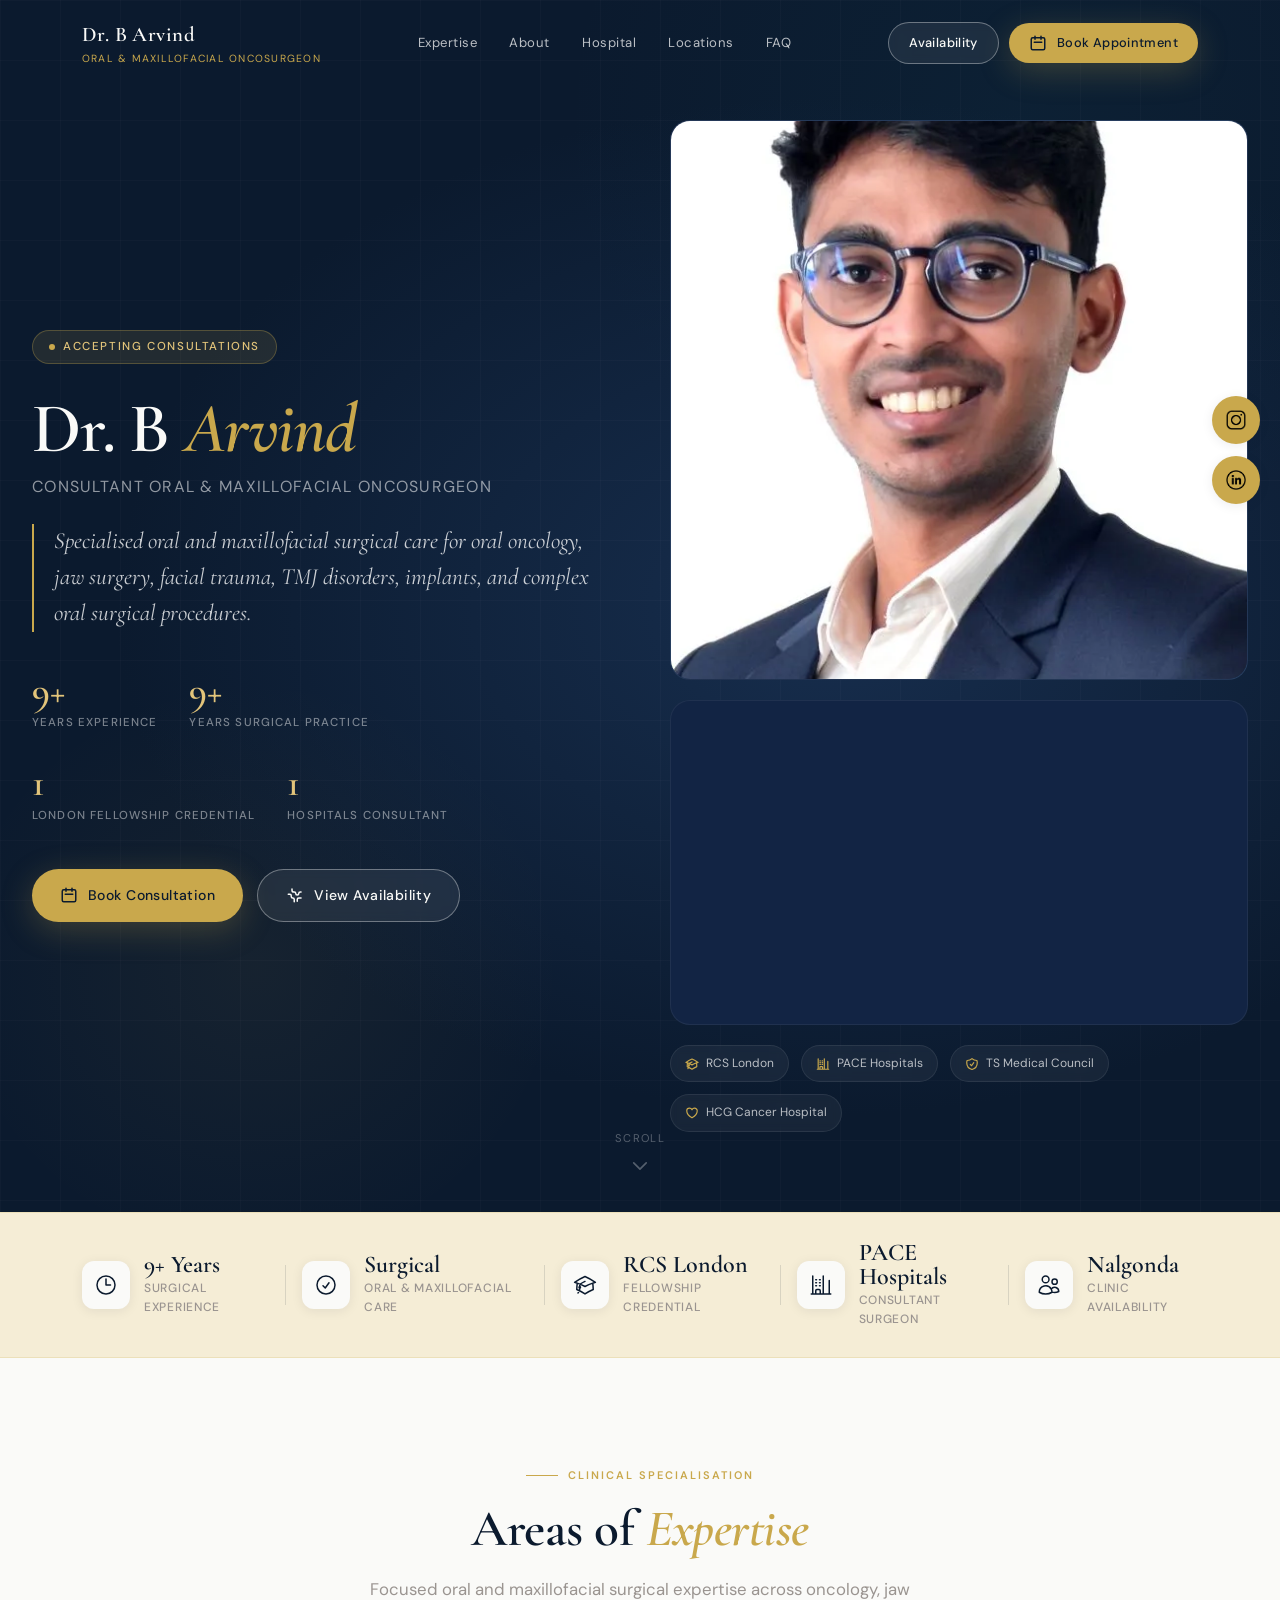
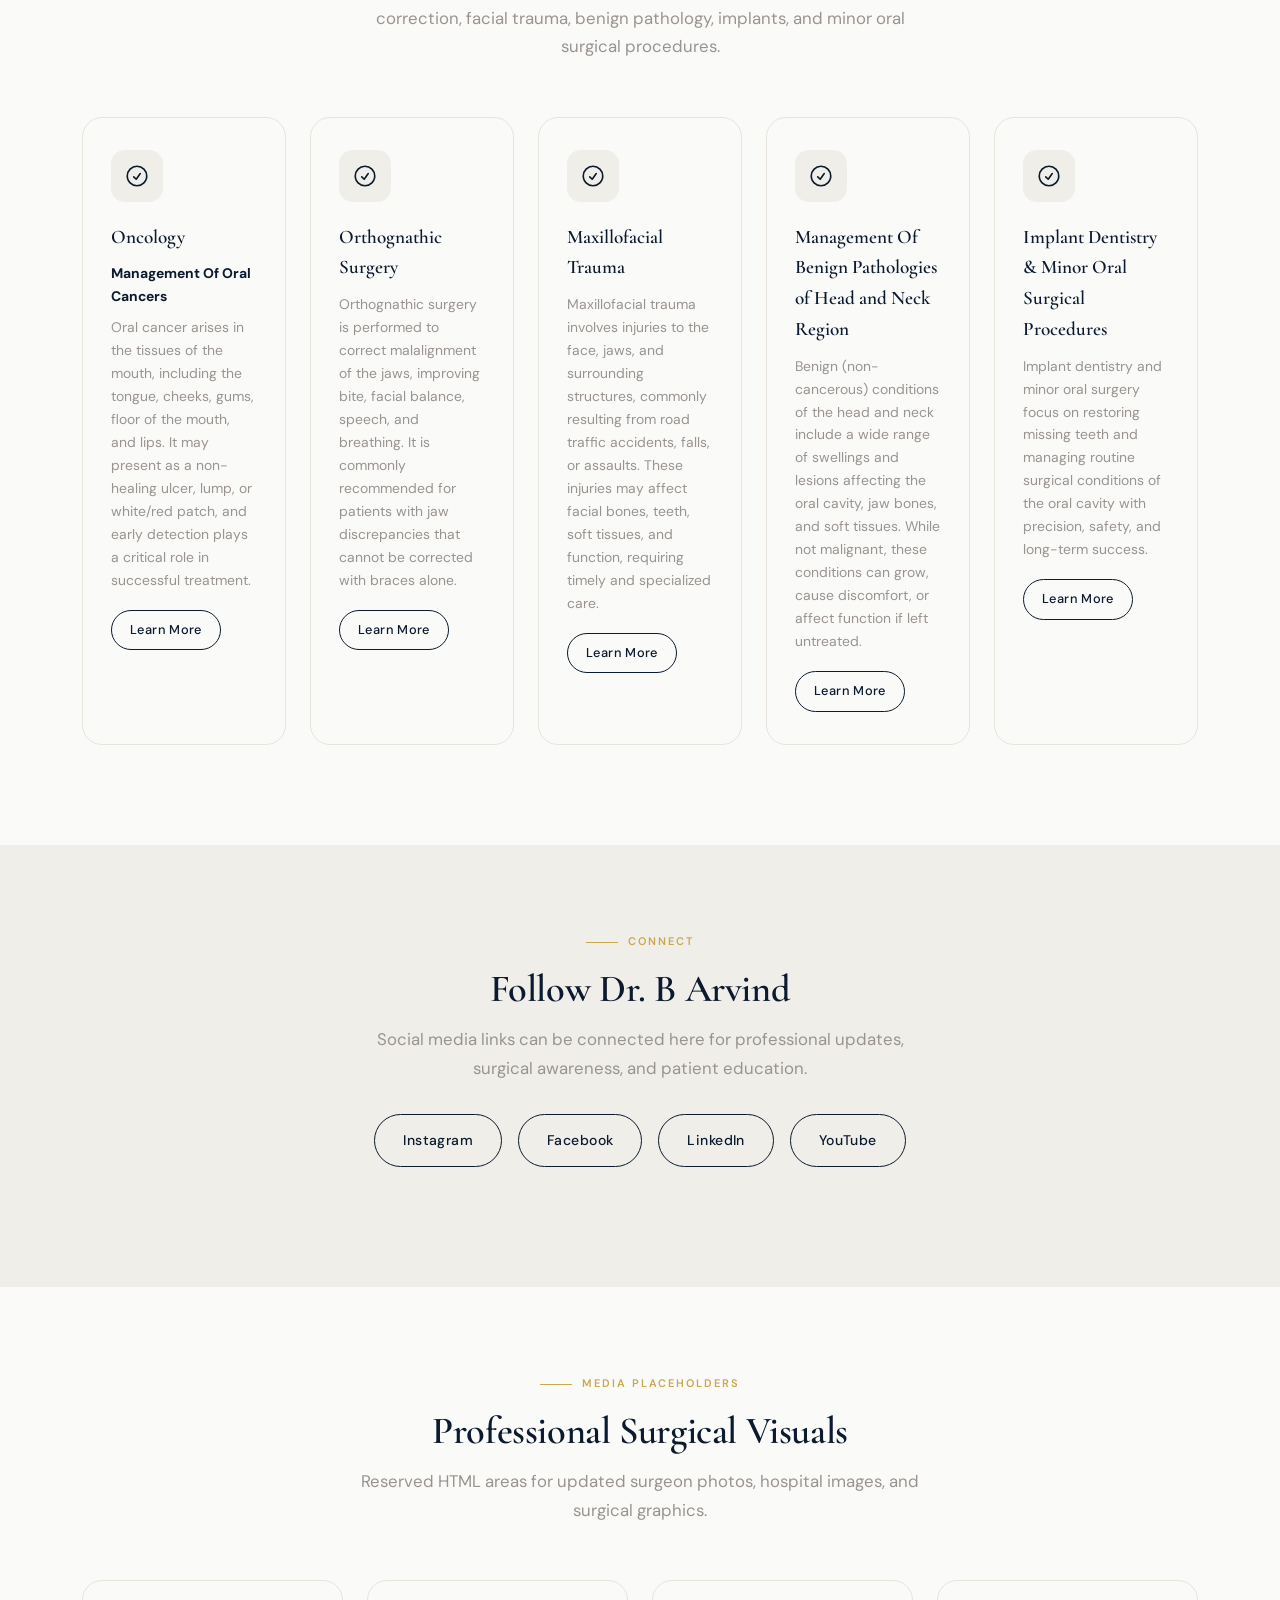
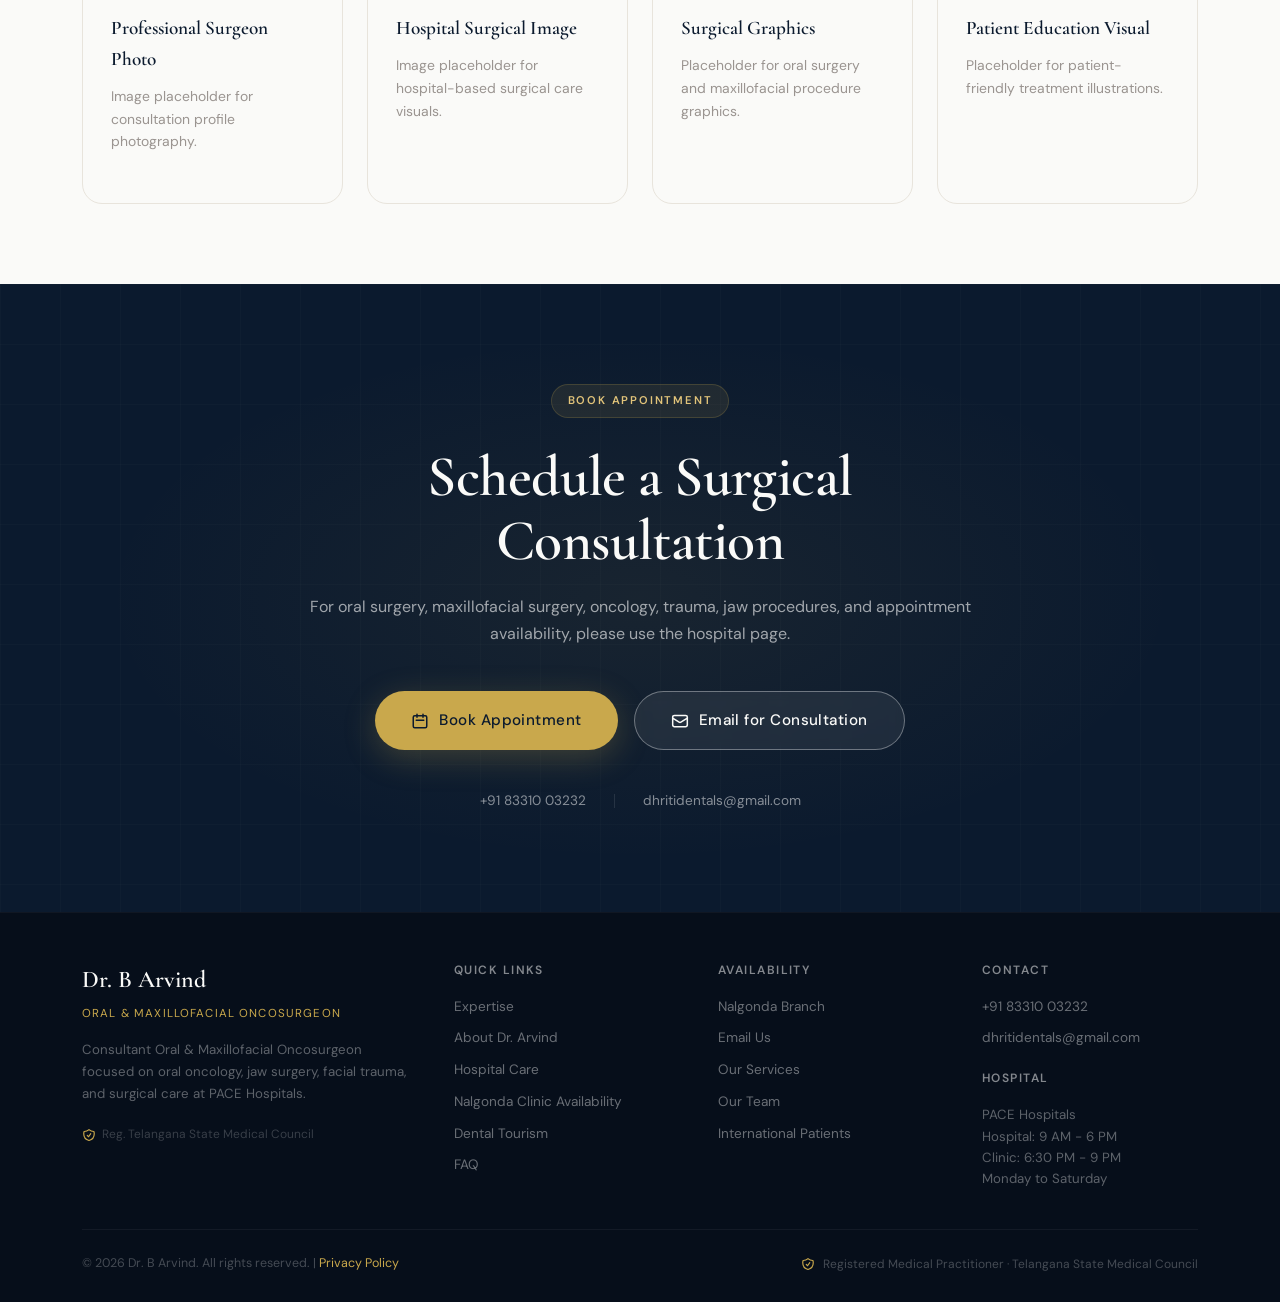
==== commit dea644c8: "quite a few aesthetic changes, as well as webpages seperated, content changed and social media conne" ====
--- a/index.html
+++ b/index.html
@@ -5,12 +5,12 @@
   <meta charset="UTF-8" />
   <meta name="viewport" content="width=device-width, initial-scale=1.0" />
   <meta name="description"
-    content="Dr. B Arvind – Consultant Oral & Maxillofacial Oncosurgeon in Hyderabad. Specialist in Head & Neck Oncology. Fellowship from Royal College of Surgeons, London. Co-founder of Dhriti Dental." />
+    content="Dr. B Arvind provides oral and maxillofacial surgical care focused on oral oncology, jaw surgery, facial trauma, implants, and surgical procedures." />
   <meta name="keywords"
-    content="oral maxillofacial surgeon hyderabad, head neck oncology, cancer surgeon hyderabad, dhriti dental, PACE hospitals, jaw surgery, TMJ specialist" />
+    content="oral surgeon hyderabad, maxillofacial surgeon hyderabad, oral cancer surgery, jaw surgery, facial trauma, PACE hospitals" />
   <meta property="og:title" content="Dr. B Arvind | Oral & Maxillofacial Oncosurgeon, Hyderabad" />
   <meta property="og:description"
-    content="One of Hyderabad's leading Oral & Maxillofacial Oncosurgeons. RCS London Fellowship. Consultant at PACE Hospitals. Co-founder of Dhriti Dental." />
+    content="Dr. B Arvind provides oral and maxillofacial surgical care focused on oral oncology, jaw surgery, facial trauma, implants, and surgical procedures." />
   <title>Dr. B Arvind | Oral & Maxillofacial Oncosurgeon | Hyderabad</title>
   <link rel="stylesheet" href="./assets/css/style.css" />
   <link rel="preconnect" href="https://fonts.googleapis.com" />
@@ -19,28 +19,28 @@
 
 <body>
 
-  <!-- ============================================================
+<!-- ============================================================
      NAVIGATION
 ============================================================ -->
   <nav id="navbar">
     <div class="container">
       <div class="nav-inner">
-        <a href="#hero" class="nav-brand">
+        <a href="index.html" class="nav-brand">
           <span class="nav-brand-name">Dr. B Arvind</span>
           <span class="nav-brand-title">Oral & Maxillofacial Oncosurgeon</span>
         </a>
 
         <div class="nav-links">
-          <a href="#expertise">Expertise</a>
-          <a href="#about">About</a>
-          <a href="#hospital">Hospital</a>
-          <a href="#locations">Locations</a>
-          <a href="#faq">FAQ</a>
+          <a href="index.html#expertise">Expertise</a>
+          <a href="about.html">About</a>
+          <a href="hospital.html">Hospital</a>
+          <a href="hospital.html">Locations</a>
+          <a href="faqs.html">FAQ</a>
         </div>
 
         <div class="nav-cta">
-          <a href="#clinic" class="btn btn--outline-white btn--sm">Dhriti Dental</a>
-          <a href="#final-cta" class="btn btn--primary btn--sm">
+          <a href="hospital.html" class="btn btn--outline-white btn--sm">Availability</a>
+          <a href="hospital.html" class="btn btn--primary btn--sm">
             <svg xmlns="http://www.w3.org/2000/svg" fill="none" viewBox="0 0 24 24" stroke-width="2"
               stroke="currentColor">
               <path stroke-linecap="round" stroke-linejoin="round"
@@ -67,24 +67,21 @@
       </svg>
     </button>
     <div class="mobile-nav-links">
-      <a href="#expertise">Expertise</a>
-      <a href="#about">About</a>
-      <a href="#hospital">Hospital</a>
-      <a href="#clinic">Dhriti Dental</a>
-      <a href="#locations">Locations</a>
-      <a href="#dental-tourism">Dental Tourism</a>
-      <a href="#faq">FAQ</a>
+      <a href="index.html#expertise">Expertise</a>
+      <a href="about.html">About</a>
+      <a href="hospital.html">Hospital</a>
+      <a href="hospital.html">Availability</a>
+      <a href="hospital.html">Locations</a>
+      <a href="hospital.html">Dental Tourism</a>
+      <a href="faqs.html">FAQ</a>
     </div>
     <div class="mobile-cta">
-      <a href="#clinic" class="btn btn--outline-gold">Visit Dhriti Dental</a>
-      <a href="#final-cta" class="btn btn--primary">Book Appointment</a>
+      <a href="hospital.html" class="btn btn--outline-gold">View Availability</a>
+      <a href="hospital.html" class="btn btn--primary">Book Appointment</a>
     </div>
   </div>
 
-  <!-- ============================================================
-     HERO SECTION
-============================================================ -->
-  <section id="hero">
+<section id="hero">
     <div class="hero-bg-pattern"></div>
     <div class="hero-grid-overlay"></div>
 
@@ -102,8 +99,7 @@
           <p class="hero-designation">Consultant Oral &amp; Maxillofacial Oncosurgeon</p>
 
           <p class="hero-headline">
-            Hyderabad’s specialist in Oral and Head & Neck Oncology, delivering surgical excellence in every patient’s
-            journey towards recovery.
+            Specialised oral and maxillofacial surgical care for oral oncology, jaw surgery, facial trauma, TMJ disorders, implants, and complex oral surgical procedures.
           </p>
 
           <div class="hero-stats">
@@ -112,12 +108,12 @@
               <div class="hero-stat-label">Years Experience</div>
             </div>
             <div class="hero-stat-item">
-              <div class="hero-stat-number" data-count="100" data-suffix="+">100+</div>
-              <div class="hero-stat-label">Cancer Surgeries</div>
+              <div class="hero-stat-number" data-count="9" data-suffix="+">9+</div>
+              <div class="hero-stat-label">Years Surgical Practice</div>
             </div>
             <div class="hero-stat-item">
               <div class="hero-stat-number" data-count="1" data-suffix="">RCS</div>
-              <div class="hero-stat-label">London Fellowship</div>
+              <div class="hero-stat-label">London Fellowship Credential</div>
             </div>
             <div class="hero-stat-item">
               <div class="hero-stat-number" data-count="1" data-suffix="">PACE</div>
@@ -126,7 +122,7 @@
           </div>
 
           <div class="hero-cta">
-            <a href="#final-cta" class="btn btn--primary">
+            <a href="hospital.html" class="btn btn--primary">
               <svg xmlns="http://www.w3.org/2000/svg" fill="none" viewBox="0 0 24 24" stroke-width="2"
                 stroke="currentColor">
                 <path stroke-linecap="round" stroke-linejoin="round"
@@ -134,13 +130,13 @@
               </svg>
               Book Consultation
             </a>
-            <a href="#clinic" class="btn btn--outline-white">
+            <a href="hospital.html" class="btn btn--outline-white">
               <svg xmlns="http://www.w3.org/2000/svg" fill="none" viewBox="0 0 24 24" stroke-width="2"
                 stroke="currentColor">
                 <path stroke-linecap="round" stroke-linejoin="round"
                   d="M3.055 11H5a2 2 0 012 2v1a2 2 0 002 2 2 2 0 012 2v2.945M8 3.935V5.5A2.5 2.5 0 0010.5 8h.5a2 2 0 012 2 2 2 0 104 0 2 2 0 012-2h1.064M15 20.488V18a2 2 0 012-2h3.064" />
               </svg>
-              Visit Dhriti Dental
+              View Availability
             </a>
           </div>
         </div>
@@ -154,10 +150,7 @@
           </div>
 
           <div class="video-placeholder">
-            <iframe src="https://www.youtube.com/embed/ZMLJtDI3-Ac" title="Introduction Video" frameborder="0"
-              allow="accelerometer; autoplay; clipboard-write; encrypted-media; gyroscope; picture-in-picture; web-share"
-              allowfullscreen>
-            </iframe>
+            <iframe width="560" height="315" src="https://www.youtube.com/embed/ZMLJtDI3-Ac" title="YouTube video player" frameborder="0" allow="accelerometer; autoplay; clipboard-write; encrypted-media; gyroscope; picture-in-picture; web-share" referrerpolicy="strict-origin-when-cross-origin" allowfullscreen></iframe>
           </div>
 
           <div class="hero-credentials-strip">
@@ -206,10 +199,7 @@
     </div>
   </section>
 
-  <!-- ============================================================
-     TRUST BAR
-============================================================ -->
-  <section id="trust-bar">
+<section id="trust-bar">
     <div class="container">
       <div class="trust-bar-inner">
         <div class="trust-item fade-up">
@@ -234,8 +224,8 @@
             </svg>
           </div>
           <div class="trust-info">
-            <div class="trust-value">100+</div>
-            <div class="trust-desc">Cancer Surgeries</div>
+            <div class="trust-value">Surgical</div>
+            <div class="trust-desc">Oral & Maxillofacial Care</div>
           </div>
         </div>
         <div class="trust-divider"></div>
@@ -249,7 +239,7 @@
           </div>
           <div class="trust-info">
             <div class="trust-value">RCS London</div>
-            <div class="trust-desc">Clinical Fellowship</div>
+            <div class="trust-desc">Fellowship Credential</div>
           </div>
         </div>
         <div class="trust-divider"></div>
@@ -276,1046 +266,118 @@
             </svg>
           </div>
           <div class="trust-info">
-            <div class="trust-value">Dhriti Dental</div>
-            <div class="trust-desc">Co-Founder</div>
-          </div>
-        </div>
-      </div>
-    </div>
-  </section>
-
-  <!-- ============================================================
-     EXPERTISE SECTION
-============================================================ -->
+            <div class="trust-value">Nalgonda</div>
+            <div class="trust-desc">Clinic Availability</div>
+          </div>
+        </div>
+      </div>
+    </div>
+  </section>
+
   <section id="expertise">
     <div class="container">
       <div style="text-align:center; max-width: 600px; margin: 0 auto;" class="fade-up">
         <span class="section-label">Clinical Specialisation</span>
-        <h2 class="section-title section-title--xl" style="color: var(--navy); margin-bottom: 16px;">Areas of <em
-            style="font-style:italic; color: var(--gold);">Expertise</em></h2>
-        <p class="section-subtitle" style="margin: 0 auto;">Combining advanced surgical training with deep clinical
-          experience across oncology, reconstructive surgery, and oral health.</p>
+        <h2 class="section-title section-title--xl" style="color: var(--navy); margin-bottom: 16px;">Areas of <em style="font-style:italic; color: var(--gold);">Expertise</em></h2>
+        <p class="section-subtitle" style="margin: 0 auto;">Focused oral and maxillofacial surgical expertise across oncology, jaw correction, facial trauma, benign pathology, implants, and minor oral surgical procedures.</p>
       </div>
 
       <div class="expertise-grid">
-        <!-- Card 1 -->
         <div class="expertise-card fade-up">
           <div class="expertise-icon">
-            <svg xmlns="http://www.w3.org/2000/svg" fill="none" viewBox="0 0 24 24" stroke-width="1.5"
-              stroke="currentColor">
-              <path stroke-linecap="round" stroke-linejoin="round"
-                d="M4.5 12.75l7.5-7.5 7.5 7.5m-15 6l7.5-7.5 7.5 7.5" />
-            </svg>
-          </div>
-          <h3 class="expertise-card-title">Head &amp; Neck Oncology</h3>
-          <p class="expertise-card-desc">Advanced surgical management of cancers affecting the oral cavity, jaw, throat,
-            and surrounding structures.</p>
-          <ul class="expertise-list">
-            <li>Neck Dissections</li>
-            <li>Oral Cancer Resections</li>
-            <li>Tumour Ablative Surgery</li>
-            <li>Reconstructive Procedures</li>
-            <li>HCG Cancer Hospital Trained</li>
-          </ul>
-        </div>
-
-        <!-- Card 2 -->
+            <svg xmlns="http://www.w3.org/2000/svg" fill="none" viewBox="0 0 24 24" stroke-width="1.5" stroke="currentColor"><path stroke-linecap="round" stroke-linejoin="round" d="M9 12.75L11.25 15 15 9.75M21 12a9 9 0 11-18 0 9 9 0 0118 0z" /></svg>
+          </div>
+          <h3 class="expertise-card-title">Oncology</h3>
+          <p class="expertise-card-desc" style="color: var(--navy); margin-bottom: 8px;"><strong>Management Of Oral Cancers</strong></p>
+          <p class="expertise-card-desc">Oral cancer arises in the tissues of the mouth, including the tongue, cheeks, gums, floor of the mouth, and lips. It may present as a non-healing ulcer, lump, or white/red patch, and early detection plays a critical role in successful treatment.</p>
+          <a href="oncology.html" class="btn btn--outline-navy btn--sm">Learn More</a>
+        </div>
         <div class="expertise-card fade-up fade-up-delay-1">
           <div class="expertise-icon">
-            <svg xmlns="http://www.w3.org/2000/svg" fill="none" viewBox="0 0 24 24" stroke-width="1.5"
-              stroke="currentColor">
-              <path stroke-linecap="round" stroke-linejoin="round"
-                d="M9 4.5v15m6-15v15m-10.875 0h15.75c.621 0 1.125-.504 1.125-1.125V5.625c0-.621-.504-1.125-1.125-1.125H4.125C3.504 4.5 3 5.004 3 5.625v12.75c0 .621.504 1.125 1.125 1.125z" />
-            </svg>
-          </div>
-          <h3 class="expertise-card-title">Maxillofacial Surgery</h3>
-          <p class="expertise-card-desc">Corrective and reconstructive surgery of the face, jaw, and mouth — from trauma
-            to congenital conditions.</p>
-          <ul class="expertise-list">
-            <li>Orthognathic (Jaw) Surgery</li>
-            <li>Facial Fracture Repair</li>
-            <li>Cleft Lip &amp; Palate</li>
-            <li>Salivary Gland Surgery</li>
-            <li>Soft Tissue Reconstruction</li>
-          </ul>
-        </div>
-
-        <!-- Card 3 -->
+            <svg xmlns="http://www.w3.org/2000/svg" fill="none" viewBox="0 0 24 24" stroke-width="1.5" stroke="currentColor"><path stroke-linecap="round" stroke-linejoin="round" d="M9 12.75L11.25 15 15 9.75M21 12a9 9 0 11-18 0 9 9 0 0118 0z" /></svg>
+          </div>
+          <h3 class="expertise-card-title">Orthognathic Surgery</h3>
+          
+          <p class="expertise-card-desc">Orthognathic surgery is performed to correct malalignment of the jaws, improving bite, facial balance, speech, and breathing. It is commonly recommended for patients with jaw discrepancies that cannot be corrected with braces alone.</p>
+          <a href="orthognathic-surgery.html" class="btn btn--outline-navy btn--sm">Learn More</a>
+        </div>
         <div class="expertise-card fade-up fade-up-delay-2">
           <div class="expertise-icon">
-            <svg xmlns="http://www.w3.org/2000/svg" fill="none" viewBox="0 0 24 24" stroke-width="1.5"
-              stroke="currentColor">
-              <path stroke-linecap="round" stroke-linejoin="round"
-                d="M12 3v2.25m6.364.386l-1.591 1.591M21 12h-2.25m-.386 6.364l-1.591-1.591M12 18.75V21m-4.773-4.227l-1.591 1.591M5.25 12H3m4.227-4.773L5.636 5.636M15.75 12a3.75 3.75 0 11-7.5 0 3.75 3.75 0 017.5 0z" />
-            </svg>
-          </div>
-          <h3 class="expertise-card-title">TMJ &amp; Jaw Disorders</h3>
-          <p class="expertise-card-desc">Diagnosis and surgical treatment of temporomandibular joint conditions causing
-            pain, clicking, and restricted movement.</p>
-          <ul class="expertise-list">
-            <li>TMJ Arthroscopy</li>
-            <li>Open Joint Surgery</li>
-            <li>Ankylosis Release</li>
-            <li>Condylar Fractures</li>
-            <li>Bite Correction Surgery</li>
-          </ul>
-        </div>
-
-        <!-- Card 4 -->
+            <svg xmlns="http://www.w3.org/2000/svg" fill="none" viewBox="0 0 24 24" stroke-width="1.5" stroke="currentColor"><path stroke-linecap="round" stroke-linejoin="round" d="M9 12.75L11.25 15 15 9.75M21 12a9 9 0 11-18 0 9 9 0 0118 0z" /></svg>
+          </div>
+          <h3 class="expertise-card-title">Maxillofacial Trauma</h3>
+          
+          <p class="expertise-card-desc">Maxillofacial trauma involves injuries to the face, jaws, and surrounding structures, commonly resulting from road traffic accidents, falls, or assaults. These injuries may affect facial bones, teeth, soft tissues, and function, requiring timely and specialized care.</p>
+          <a href="maxillofacial-trauma.html" class="btn btn--outline-navy btn--sm">Learn More</a>
+        </div>
         <div class="expertise-card fade-up fade-up-delay-3">
           <div class="expertise-icon">
-            <svg xmlns="http://www.w3.org/2000/svg" fill="none" viewBox="0 0 24 24" stroke-width="1.5"
-              stroke="currentColor">
-              <path stroke-linecap="round" stroke-linejoin="round"
-                d="M11.42 15.17L17.25 21A2.652 2.652 0 0021 17.25l-5.877-5.877M11.42 15.17l2.496-3.03c.317-.384.74-.626 1.208-.766M11.42 15.17l-4.655 5.653a2.548 2.548 0 11-3.586-3.586l6.837-5.63m5.108-.233c.55-.164 1.163-.188 1.743-.14a4.5 4.5 0 004.486-6.336l-3.276 3.277a3.004 3.004 0 01-2.25-2.25l3.276-3.276a4.5 4.5 0 00-6.336 4.486c.091 1.076-.071 2.264-.904 2.95l-.102.085m-1.745 1.437L5.909 7.5H4.5L2.25 3.75l1.5-1.5L7.5 4.5v1.409l4.26 4.26m-1.745 1.437l1.745-1.437m6.615 8.206L15.75 15.75M4.867 19.125h.008v.008h-.008v-.008z" />
-            </svg>
-          </div>
-          <h3 class="expertise-card-title">Advanced Procedures</h3>
-          <p class="expertise-card-desc">Specialised procedures beyond routine surgical scope, developed through
-            fellowship training at global centres.</p>
-          <ul class="expertise-list">
-            <li>Implant-Supported Prosthetics</li>
-            <li>Bone Grafting</li>
-            <li>Impacted Wisdom Teeth</li>
-            <li>Cyst &amp; Tumour Excision</li>
-            <li>Nerve Repair Surgery</li>
-          </ul>
-        </div>
-      </div>
-    </div>
-  </section>
-
-  <div class="section-divider"></div>
-
-  <!-- ============================================================
-     ABOUT DOCTOR
-============================================================ -->
-  <section id="about">
-    <div class="about-bg"></div>
-    <div class="container">
-      <div class="about-layout">
-
-        <div class="about-image-block fade-up">
-          <div class="about-image-placeholder">
-            <img src="./assets/images/arvind-2.png" alt="Doctor Photo" class="hero-image">
-          </div>
-          <div class="about-accent-card">
-            <div class="about-accent-number">100+</div>
-            <div class="about-accent-text">Cancer Operations</div>
-          </div>
-        </div>
-
-        <div class="about-content fade-up fade-up-delay-1">
-          <span class="section-label">About the Surgeon</span>
-          <h2 class="about-title">A Surgeon Who Bridges <em>Global Standards</em> with Local Care</h2>
-          <p class="about-bio">
-            Dr. B Arvind is one of Hyderabad's foremost Oral & Maxillofacial Oncosurgeons, with over nine years of
-            dedicated clinical practice in head and neck cancer surgeries, complex jaw procedures, and maxillofacial
-            reconstruction. His surgical training spans some of the world's most respected institutions.
-          </p>
-          <p class="about-bio">
-            Having completed his Oral Oncosurgery Fellowship from HCG Cancer Hospital, Bangalore and a Clinical Surgical
-            Fellowship from the Royal College of Surgeons, Dr. Arvind has extensive experience in primary resections,
-            neck dissections, and reconstructive procedures for head and neck oncology patients. He is passionate about
-            multidisciplinary collaboration and pioneering research aimed at refining surgical techniques, enhancing
-            treatment efficacy, and advancing the field of head and neck oncology to achieve superior patient outcomes.
-          </p>
-          <p class="about-bio">
-            Beyond surgery, Dr. Arvind believes in personalised, compassionate care — which led him to co-found <strong
-              style="color: rgba(255,255,255,0.85);">Dhriti Dental</strong> alongside fellow specialists, creating a
-            space where patients receive both expert diagnosis and warm, accessible treatment.
-          </p>
-
-          <div class="about-qualifications">
-            <div class="qual-item">
-              <div class="qual-icon">
-                <svg xmlns="http://www.w3.org/2000/svg" fill="none" viewBox="0 0 24 24" stroke-width="2"
-                  stroke="currentColor">
-                  <path stroke-linecap="round" stroke-linejoin="round"
-                    d="M4.26 10.147a60.436 60.436 0 00-.491 6.347A48.627 48.627 0 0112 20.904a48.627 48.627 0 018.232-4.41 60.46 60.46 0 00-.491-6.347m-15.482 0a50.57 50.57 0 00-2.658-.813A59.905 59.905 0 0112 3.493a59.902 59.902 0 0110.399 5.84c-.896.248-1.783.52-2.658.814m-15.482 0A50.697 50.697 0 0112 13.489a50.702 50.702 0 017.74-3.342" />
-                </svg>
-              </div>
-              <div class="qual-text">
-                <strong>BDS &amp; MDS</strong>
-                Kamineni Institute of Dental Sciences
-              </div>
-            </div>
-            <div class="qual-item">
-              <div class="qual-icon">
-                <svg xmlns="http://www.w3.org/2000/svg" fill="none" viewBox="0 0 24 24" stroke-width="2"
-                  stroke="currentColor">
-                  <path stroke-linecap="round" stroke-linejoin="round"
-                    d="M12 21a9.004 9.004 0 008.716-6.747M12 21a9.004 9.004 0 01-8.716-6.747M12 21c2.485 0 4.5-4.03 4.5-9S14.485 3 12 3m0 18c-2.485 0-4.5-4.03-4.5-9S9.515 3 12 3m0 0a8.997 8.997 0 017.843 4.582M12 3a8.997 8.997 0 00-7.843 4.582m15.686 0A11.953 11.953 0 0112 10.5c-2.998 0-5.74-1.1-7.843-2.918" />
-                </svg>
-              </div>
-              <div class="qual-text">
-                <strong>Clinical Fellowship</strong>
-                Royal College of Surgeons, London
-              </div>
-            </div>
-            <div class="qual-item">
-              <div class="qual-icon">
-                <svg xmlns="http://www.w3.org/2000/svg" fill="none" viewBox="0 0 24 24" stroke-width="2"
-                  stroke="currentColor">
-                  <path stroke-linecap="round" stroke-linejoin="round"
-                    d="M21 8.25c0-2.485-2.099-4.5-4.688-4.5-1.935 0-3.597 1.126-4.312 2.733-.715-1.607-2.377-2.733-4.313-2.733C5.1 3.75 3 5.765 3 8.25c0 7.22 9 12 9 12s9-4.78 9-12z" />
-                </svg>
-              </div>
-              <div class="qual-text">
-                <strong>Oncology Fellowship</strong>
-                HCG Cancer Hospital, Bengaluru
-              </div>
-            </div>
-            <div class="qual-item">
-              <div class="qual-icon">
-                <svg xmlns="http://www.w3.org/2000/svg" fill="none" viewBox="0 0 24 24" stroke-width="2"
-                  stroke="currentColor">
-                  <path stroke-linecap="round" stroke-linejoin="round"
-                    d="M9 12.75L11.25 15 15 9.75m-3-7.036A11.959 11.959 0 013.598 6 11.99 11.99 0 003 9.749c0 5.592 3.824 10.29 9 11.623 5.176-1.332 9-6.03 9-11.622 0-1.31-.21-2.571-.598-3.751h-.152c-3.196 0-6.1-1.248-8.25-3.285z" />
-                </svg>
-              </div>
-              <div class="qual-text">
-                <strong>Fellowship (RGUHS)</strong>
-                Rajiv Gandhi University of Health Sciences
-              </div>
-            </div>
-          </div>
-
-          <a href="#final-cta" class="btn btn--primary">
-            <svg xmlns="http://www.w3.org/2000/svg" fill="none" viewBox="0 0 24 24" stroke-width="2"
-              stroke="currentColor">
-              <path stroke-linecap="round" stroke-linejoin="round"
-                d="M8 7V3m8 4V3m-9 8h10M5 21h14a2 2 0 002-2V7a2 2 0 00-2-2H5a2 2 0 00-2 2v12a2 2 0 002 2z" />
-            </svg>
-            Book a Consultation
-          </a>
-        </div>
-      </div>
-    </div>
-  </section>
-
-  <!-- ============================================================
-     HOSPITAL SECTION
-============================================================ -->
-  <section id="hospital">
-    <div class="container">
-      <div class="hospital-layout">
-
-        <div class="hospital-content fade-up">
-          <div class="hospital-badge">
-            <svg xmlns="http://www.w3.org/2000/svg" fill="none" viewBox="0 0 24 24" stroke-width="2"
-              stroke="currentColor" style="width:14px;height:14px;">
-              <path stroke-linecap="round" stroke-linejoin="round" d="M2.25 21h19.5m-18-18v18m10.5-18v18m6-13.5V21" />
-            </svg>
-            Hospital-Based Surgical Care
-          </div>
-          <h2 class="section-title section-title--lg" style="color: var(--navy); margin-bottom: 20px;">Advanced
-            Oncological Surgery<br />at <span style="color: var(--gold);">PACE Hospitals</span></h2>
-          <p>For complex surgical cases — including cancer resections, neck dissections, jaw reconstruction, and
-            multidisciplinary oncological care — Dr. Arvind operates as Consultant Surgeon at PACE Hospitals, one of
-            Hyderabad's leading tertiary care hospitals.</p>
-          <p>PACE Hospitals provides the advanced infrastructure, multidisciplinary teams, and intensive care facilities
-            required for high-complexity head and neck oncology surgeries. This is where Dr. Arvind's surgical expertise
-            meets world-class hospital support.</p>
-
-          <div class="hospital-features">
-            <div class="hospital-feature">
-              <div class="hospital-feature-icon">
-                <svg xmlns="http://www.w3.org/2000/svg" fill="none" viewBox="0 0 24 24" stroke-width="2"
-                  stroke="currentColor">
-                  <path stroke-linecap="round" stroke-linejoin="round" d="M15 10.5a3 3 0 11-6 0 3 3 0 016 0z" />
-                  <path stroke-linecap="round" stroke-linejoin="round"
-                    d="M19.5 10.5c0 7.142-7.5 11.25-7.5 11.25S4.5 17.642 4.5 10.5a7.5 7.5 0 1115 0z" />
-                </svg>
-              </div>
-              <div class="hospital-feature-text">
-                <strong>PACE Hospitals, Hyderabad</strong>
-                Multi-specialty tertiary care, equipped for complex surgical interventions and post-operative ICU care.
-              </div>
-            </div>
-            <div class="hospital-feature">
-              <div class="hospital-feature-icon">
-                <svg xmlns="http://www.w3.org/2000/svg" fill="none" viewBox="0 0 24 24" stroke-width="2"
-                  stroke="currentColor">
-                  <path stroke-linecap="round" stroke-linejoin="round"
-                    d="M18 18.72a9.094 9.094 0 003.741-.479 3 3 0 00-4.682-2.72m.94 3.198l.001.031c0 .225-.012.447-.037.666A11.944 11.944 0 0112 21c-2.17 0-4.207-.576-5.963-1.584A6.062 6.062 0 016 18.719m12 0a5.971 5.971 0 00-.941-3.197m0 0A5.995 5.995 0 0012 12.75a5.995 5.995 0 00-5.058 2.772m0 0a3 3 0 00-4.681 2.72 8.986 8.986 0 003.74.477m.94-3.197a5.971 5.971 0 00-.94 3.197M15 6.75a3 3 0 11-6 0 3 3 0 016 0zm6 3a2.25 2.25 0 11-4.5 0 2.25 2.25 0 014.5 0zm-13.5 0a2.25 2.25 0 11-4.5 0 2.25 2.25 0 014.5 0z" />
-                </svg>
-              </div>
-              <div class="hospital-feature-text">
-                <strong>Multidisciplinary Oncology Team</strong>
-                Collaborative care with medical oncologists, radiologists, pathologists, and reconstructive surgeons.
-              </div>
-            </div>
-            <div class="hospital-feature">
-              <div class="hospital-feature-icon">
-                <svg xmlns="http://www.w3.org/2000/svg" fill="none" viewBox="0 0 24 24" stroke-width="2"
-                  stroke="currentColor">
-                  <path stroke-linecap="round" stroke-linejoin="round"
-                    d="M9.75 3.104v5.714a2.25 2.25 0 01-.659 1.591L5 14.5M9.75 3.104c-.251.023-.501.05-.75.082m.75-.082a24.301 24.301 0 014.5 0m0 0v5.714c0 .597.237 1.17.659 1.591L19.8 15.3M14.25 3.104c.251.023.501.05.75.082M19.8 15.3l-1.57.393A9.065 9.065 0 0112 15a9.065 9.065 0 00-6.23-.693L5 14.5m14.8.8l1.402 1.402c1.232 1.232.65 3.318-1.067 3.611A48.309 48.309 0 0112 21c-2.773 0-5.491-.235-8.135-.687-1.718-.293-2.3-2.379-1.067-3.61L5 14.5" />
-                </svg>
-              </div>
-              <div class="hospital-feature-text">
-                <strong>State-of-the-Art Surgical Theatres</strong>
-                Advanced operating facilities for precise oncological and reconstructive procedures.
-              </div>
-            </div>
-          </div>
-
-          <div
-            style="background: rgba(11,26,46,0.05); border: 1px solid rgba(11,26,46,0.1); border-radius: var(--radius-md); padding: 16px 20px; font-size: 0.85rem; color: var(--grey-dark); line-height: 1.6;">
-            <strong style="color: var(--navy);">Note:</strong> Surgical consultations and procedures are performed at
-            PACE Hospitals. For routine dental care, smile treatments, and dental consultations, please visit <strong
-              style="color: #0B6B6E;">Dhriti Dental</strong> at our Nallagandla or Manikonda branches.
-          </div>
-        </div>
-
-        <div class="hospital-visual fade-up fade-up-delay-1">
-          <div class="hospital-visual-title">PACE Hospitals</div>
-          <div class="hospital-visual-sub">Hyderabad · Surgical Base</div>
-
-          <div class="hospital-procedures">
-            <div class="hospital-procedure-item">
-              <svg xmlns="http://www.w3.org/2000/svg" fill="none" viewBox="0 0 24 24" stroke-width="2"
-                stroke="currentColor">
-                <path stroke-linecap="round" stroke-linejoin="round"
-                  d="M9 12.75L11.25 15 15 9.75M21 12a9 9 0 11-18 0 9 9 0 0118 0z" />
-              </svg>
-              <span>Neck Dissection Surgeries</span>
-            </div>
-            <div class="hospital-procedure-item">
-              <svg xmlns="http://www.w3.org/2000/svg" fill="none" viewBox="0 0 24 24" stroke-width="2"
-                stroke="currentColor">
-                <path stroke-linecap="round" stroke-linejoin="round"
-                  d="M9 12.75L11.25 15 15 9.75M21 12a9 9 0 11-18 0 9 9 0 0118 0z" />
-              </svg>
-              <span>Oral Cancer Resection &amp; Reconstruction</span>
-            </div>
-            <div class="hospital-procedure-item">
-              <svg xmlns="http://www.w3.org/2000/svg" fill="none" viewBox="0 0 24 24" stroke-width="2"
-                stroke="currentColor">
-                <path stroke-linecap="round" stroke-linejoin="round"
-                  d="M9 12.75L11.25 15 15 9.75M21 12a9 9 0 11-18 0 9 9 0 0118 0z" />
-              </svg>
-              <span>Jaw Correction &amp; Orthognathic Surgery</span>
-            </div>
-            <div class="hospital-procedure-item">
-              <svg xmlns="http://www.w3.org/2000/svg" fill="none" viewBox="0 0 24 24" stroke-width="2"
-                stroke="currentColor">
-                <path stroke-linecap="round" stroke-linejoin="round"
-                  d="M9 12.75L11.25 15 15 9.75M21 12a9 9 0 11-18 0 9 9 0 0118 0z" />
-              </svg>
-              <span>Facial Trauma &amp; Fracture Repair</span>
-            </div>
-            <div class="hospital-procedure-item">
-              <svg xmlns="http://www.w3.org/2000/svg" fill="none" viewBox="0 0 24 24" stroke-width="2"
-                stroke="currentColor">
-                <path stroke-linecap="round" stroke-linejoin="round"
-                  d="M9 12.75L11.25 15 15 9.75M21 12a9 9 0 11-18 0 9 9 0 0118 0z" />
-              </svg>
-              <span>TMJ Arthroscopy &amp; Joint Surgery</span>
-            </div>
-            <div class="hospital-procedure-item">
-              <svg xmlns="http://www.w3.org/2000/svg" fill="none" viewBox="0 0 24 24" stroke-width="2"
-                stroke="currentColor">
-                <path stroke-linecap="round" stroke-linejoin="round"
-                  d="M9 12.75L11.25 15 15 9.75M21 12a9 9 0 11-18 0 9 9 0 0118 0z" />
-              </svg>
-              <span>Salivary Gland Tumour Surgery</span>
-            </div>
-          </div>
-
-          <div class="hospital-note">
-            For surgical referrals or complex second opinions, contact us to schedule a consultation at PACE Hospitals.
-          </div>
-        </div>
-      </div>
-    </div>
-  </section>
-
-  <div class="section-divider"></div>
-
-  <!-- ============================================================
-     CLINIC SECTION — DHRITI DENTAL
-============================================================ -->
-  <section id="clinic">
-    <div class="container">
-
-      <!-- Banner -->
-      <div class="clinic-hero-banner fade-up">
-        <div class="clinic-banner-eyebrow">
-          <svg xmlns="http://www.w3.org/2000/svg" fill="none" viewBox="0 0 24 24" stroke-width="2" stroke="currentColor"
-            style="width:14px;height:14px;">
-            <path stroke-linecap="round" stroke-linejoin="round"
-              d="M21 8.25c0-2.485-2.099-4.5-4.688-4.5-1.935 0-3.597 1.126-4.312 2.733-.715-1.607-2.377-2.733-4.313-2.733C5.1 3.75 3 5.765 3 8.25c0 7.22 9 12 9 12s9-4.78 9-12z" />
-          </svg>
-          Dental Care
-        </div>
-        <h2 class="clinic-banner-title">Dhriti Dental</h2>
-        <p class="clinic-banner-subtitle">Where expert dental care meets genuine warmth. A clinic built on trust,
-          friendship, and a shared commitment to your smile — co-founded by Dr. Arvind and his trusted colleagues.</p>
-        <div class="clinic-banner-cta">
-          <a href="tel:+918331003232" class="btn btn--white">
-            <svg xmlns="http://www.w3.org/2000/svg" fill="none" viewBox="0 0 24 24" stroke-width="2"
-              stroke="currentColor">
-              <path stroke-linecap="round" stroke-linejoin="round"
-                d="M2.25 6.75c0 8.284 6.716 15 15 15h2.25a2.25 2.25 0 002.25-2.25v-1.372c0-.516-.351-.966-.852-1.091l-4.423-1.106c-.44-.11-.902.055-1.173.417l-.97 1.293c-.282.376-.769.542-1.21.38a12.035 12.035 0 01-7.143-7.143c-.162-.441.004-.928.38-1.21l1.293-.97c.363-.271.527-.734.417-1.173L6.963 3.102a1.125 1.125 0 00-1.091-.852H4.5A2.25 2.25 0 002.25 4.5v2.25z" />
-            </svg>
-            Book Appointment Now
-          </a>
-          <a href="mailto:dhritidentals@gmail.com" class="btn btn--outline-white-teal">
-            <svg xmlns="http://www.w3.org/2000/svg" fill="none" viewBox="0 0 24 24" stroke-width="2"
-              stroke="currentColor">
-              <path stroke-linecap="round" stroke-linejoin="round"
-                d="M21.75 6.75v10.5a2.25 2.25 0 01-2.25 2.25h-15a2.25 2.25 0 01-2.25-2.25V6.75m19.5 0A2.25 2.25 0 0019.5 4.5h-15a2.25 2.25 0 00-2.25 2.25m19.5 0v.243a2.25 2.25 0 01-1.07 1.916l-7.5 4.615a2.25 2.25 0 01-2.36 0L3.32 8.91a2.25 2.25 0 01-1.07-1.916V6.75" />
-            </svg>
-            Email Us
-          </a>
-        </div>
-      </div>
-
-      <!-- Story + Team -->
-      <div class="clinic-two-col">
-        <div class="clinic-story fade-up">
-          <h3>A Clinic Born From Friendship</h3>
-          <p>Dhriti Dental isn't just a dental practice — it's the result of years of professional trust and personal
-            friendship between four specialists who believed that patients deserved better: better care, better
-            communication, and a truly stress-free experience.</p>
-          <p>Dr. Arvind joined hands with Dr. Anith (Endodontist), Dr. Murali (Orthodontist), and Dr. Sunayana
-            (Invisalign specialist) to create a clinic that blends individual clinical excellence with the warmth of a
-            collaborative, patient-first approach.</p>
-          <p>Every treatment plan is ethical, personalised, and transparent. Whether you're coming in for a routine
-            cleaning or a complete smile makeover, you'll be treated with the same care and honesty the team brings to
-            every case.</p>
-          <div class="clinic-story-quote">
-            "We built Dhriti Dental on the belief that great dentistry starts with genuine trust — between doctors, and
-            between doctor and patient."
-          </div>
-        </div>
-
-        <div class="clinic-team fade-up fade-up-delay-1">
-          <h3>Meet the Team</h3>
-          <div class="team-grid">
-            <div class="team-card">
-              <div class="team-card-name">Dr. B Arvind</div>
-              <div class="team-card-role">Oral &amp; Maxillofacial Surgeon · Co-Founder</div>
-            </div>
-            <div class="team-card">
-              <div class="team-card-name">Dr. Anith</div>
-              <div class="team-card-role">Endodontist · Co-Founder</div>
-            </div>
-            <div class="team-card">
-              <div class="team-card-name">Dr. Murali</div>
-              <div class="team-card-role">Orthodontist · Co-Founder</div>
-            </div>
-            <div class="team-card">
-              <div class="team-card-name">Dr. Sunayana</div>
-              <div class="team-card-role">Invisalign Provider · Key Contributor</div>
-            </div>
-          </div>
-        </div>
-      </div>
-
-      <!-- Services -->
-      <div class="clinic-services-section fade-up">
-        <h3>Our Dental Services</h3>
-        <p>Complete oral care — from everyday treatments to complete smile transformations.</p>
-        <div class="services-grid">
-          <div class="service-card">
-            <div class="service-icon">
-              <svg xmlns="http://www.w3.org/2000/svg" fill="none" viewBox="0 0 24 24" stroke-width="1.5"
-                stroke="currentColor">
-                <path stroke-linecap="round" stroke-linejoin="round"
-                  d="M9.75 3.104v5.714a2.25 2.25 0 01-.659 1.591L5 14.5M9.75 3.104c-.251.023-.501.05-.75.082m.75-.082a24.301 24.301 0 014.5 0m0 0v5.714c0 .597.237 1.17.659 1.591L19.8 15.3" />
-              </svg>
-            </div>
-            <div class="service-card-title">Teeth Fillings</div>
-            <div class="service-card-desc">Tooth-coloured composite fillings that look natural and last long.</div>
-          </div>
-          <div class="service-card">
-            <div class="service-icon">
-              <svg xmlns="http://www.w3.org/2000/svg" fill="none" viewBox="0 0 24 24" stroke-width="1.5"
-                stroke="currentColor">
-                <path stroke-linecap="round" stroke-linejoin="round"
-                  d="M12 3v2.25m6.364.386l-1.591 1.591M21 12h-2.25m-.386 6.364l-1.591-1.591M12 18.75V21m-4.773-4.227l-1.591 1.591M5.25 12H3m4.227-4.773L5.636 5.636M15.75 12a3.75 3.75 0 11-7.5 0 3.75 3.75 0 017.5 0z" />
-              </svg>
-            </div>
-            <div class="service-card-title">Teeth Whitening</div>
-            <div class="service-card-desc">Professional whitening for a brighter, more confident smile.</div>
-          </div>
-          <div class="service-card">
-            <div class="service-icon">
-              <svg xmlns="http://www.w3.org/2000/svg" fill="none" viewBox="0 0 24 24" stroke-width="1.5"
-                stroke="currentColor">
-                <path stroke-linecap="round" stroke-linejoin="round"
-                  d="M21 8.25c0-2.485-2.099-4.5-4.688-4.5-1.935 0-3.597 1.126-4.312 2.733-.715-1.607-2.377-2.733-4.313-2.733C5.1 3.75 3 5.765 3 8.25c0 7.22 9 12 9 12s9-4.78 9-12z" />
-              </svg>
-            </div>
-            <div class="service-card-title">Root Canal Treatment</div>
-            <div class="service-card-desc">Painless, precision endodontic treatment to save your natural teeth.</div>
-          </div>
-          <div class="service-card">
-            <div class="service-icon">
-              <svg xmlns="http://www.w3.org/2000/svg" fill="none" viewBox="0 0 24 24" stroke-width="1.5"
-                stroke="currentColor">
-                <path stroke-linecap="round" stroke-linejoin="round"
-                  d="M7.864 4.243A7.5 7.5 0 0119.5 10.5c0 2.92-.556 5.709-1.568 8.268M5.742 6.364A7.465 7.465 0 004.5 10.5a7.464 7.464 0 01-1.15 3.993m1.989 3.559A11.209 11.209 0 008.25 10.5a3.75 3.75 0 117.5 0c0 .527-.021 1.049-.064 1.565M12 10.5a14.94 14.94 0 01-3.6 9.75m6.633-4.596a18.666 18.666 0 01-2.485 5.33" />
-              </svg>
-            </div>
-            <div class="service-card-title">Aligners &amp; Braces</div>
-            <div class="service-card-desc">Invisalign and traditional orthodontic solutions for perfectly aligned teeth.
-            </div>
-          </div>
-          <div class="service-card">
-            <div class="service-icon">
-              <svg xmlns="http://www.w3.org/2000/svg" fill="none" viewBox="0 0 24 24" stroke-width="1.5"
-                stroke="currentColor">
-                <path stroke-linecap="round" stroke-linejoin="round"
-                  d="M15.182 15.182a4.5 4.5 0 01-6.364 0M21 12a9 9 0 11-18 0 9 9 0 0118 0zM9.75 9.75c0 .414-.168.75-.375.75S9 10.164 9 9.75 9.168 9 9.375 9s.375.336.375.75zm-.375 0h.008v.015h-.008V9.75zm5.625 0c0 .414-.168.75-.375.75s-.375-.336-.375-.75.168-.75.375-.75.375.336.375.75zm-.375 0h.008v.015h-.008V9.75z" />
-              </svg>
-            </div>
-            <div class="service-card-title">Smile Makeovers</div>
-            <div class="service-card-desc">Complete smile transformation with veneers, crowns, and cosmetic bonding.
-            </div>
-          </div>
-          <div class="service-card">
-            <div class="service-icon">
-              <svg xmlns="http://www.w3.org/2000/svg" fill="none" viewBox="0 0 24 24" stroke-width="1.5"
-                stroke="currentColor">
-                <path stroke-linecap="round" stroke-linejoin="round"
-                  d="M11.42 15.17L17.25 21A2.652 2.652 0 0021 17.25l-5.877-5.877M11.42 15.17l2.496-3.03c.317-.384.74-.626 1.208-.766M11.42 15.17l-4.655 5.653a2.548 2.548 0 11-3.586-3.586l6.837-5.63m5.108-.233c.55-.164 1.163-.188 1.743-.14a4.5 4.5 0 004.486-6.336l-3.276 3.277a3.004 3.004 0 01-2.25-2.25l3.276-3.276a4.5 4.5 0 00-6.336 4.486c.091 1.076-.071 2.264-.904 2.95l-.102.085m-1.745 1.437L5.909 7.5H4.5L2.25 3.75l1.5-1.5L7.5 4.5v1.409l4.26 4.26m-1.745 1.437l1.745-1.437m6.615 8.206L15.75 15.75M4.867 19.125h.008v.008h-.008v-.008z" />
-              </svg>
-            </div>
-            <div class="service-card-title">Dental Implants</div>
-            <div class="service-card-desc">Permanent, natural-looking tooth replacements that last a lifetime.</div>
-          </div>
-        </div>
-      </div>
-
-    </div>
-  </section>
-
-  <!-- ============================================================
-     LOCATIONS SECTION
-============================================================ -->
-  <section id="locations">
-    <div class="container">
-      <div style="text-align: center; max-width: 600px; margin: 0 auto;" class="fade-up">
-        <span class="section-label" style="color: var(--gold);">Find Us</span>
-        <h2 class="section-title section-title--lg" style="color: var(--white); margin-bottom: 14px;">Dhriti Dental
-          <span style="color: var(--gold);">Locations</span></h2>
-        <p style="color: rgba(255,255,255,0.5); font-size: 0.95rem;">Two conveniently located branches in Hyderabad —
-          accessible, welcoming, and fully equipped.</p>
-      </div>
-
-      <div class="locations-grid">
-
-        <!-- Branch 1: Nallagandla -->
-        <div class="location-card fade-up">
-
-          <div class="location-map-placeholder">
-            <iframe
-              src="https://www.google.com/maps/embed?pb=!1m18!1m12!1m3!1d2938.5199812872143!2d78.30590347377228!3d17.473800100312697!2m3!1f0!2f0!3f0!3m2!1i1024!2i768!4f13.1!3m3!1m2!1s0x3bcb93454fa319c7%3A0x3f89b5781693c697!2sDhriti%20Dental!5e1!3m2!1sen!2sin!4v1777881846986!5m2!1sen!2sin"
-              style="border:0;" allowfullscreen="" loading="lazy" referrerpolicy="no-referrer-when-downgrade">
-            </iframe>
-          </div>
-
-          <div class="location-info">
-            <span class="location-branch">Branch 1</span>
-            <h3 class="location-name">Nallagandla</h3>
-            <p class="location-clinic">Dhriti Dental</p>
-
-            <div class="location-detail">
-              <svg xmlns="http://www.w3.org/2000/svg" fill="none" viewBox="0 0 24 24" stroke-width="2"
-                stroke="currentColor">
-                <path stroke-linecap="round" stroke-linejoin="round"
-                  d="M15 10.5a3 3 0 11-6 0 3 3 0 016 0zM19.5 10.5c0 7.142-7.5 11.25-7.5 11.25S4.5 17.642 4.5 10.5a7.5 7.5 0 1115 0z" />
-              </svg>
-              <span>
-                Third Floor, Mallikarjuna Nilayam,<br />
-                Near Community Hall, Nallagandla, Hyderabad
-              </span>
-            </div>
-
-            <div class="location-detail">
-              <svg xmlns="http://www.w3.org/2000/svg" fill="none" viewBox="0 0 24 24" stroke-width="2"
-                stroke="currentColor">
-                <path stroke-linecap="round" stroke-linejoin="round"
-                  d="M2.25 6.75c0 8.284 6.716 15 15 15h2.25a2.25 2.25 0 002.25-2.25v-1.372c0-.516-.351-.966-.852-1.091l-4.423-1.106c-.44-.11-.902.055-1.173.417l-.97 1.293c-.282.376-.769.542-1.21.38a12.035 12.035 0 01-7.143-7.143c-.162-.441.004-.928.38-1.21l1.293-.97c.363-.271.527-.734.417-1.173L6.963 3.102a1.125 1.125 0 00-1.091-.852H4.5A2.25 2.25 0 002.25 4.5v2.25z" />
-              </svg>
-              <a href="tel:+918331003232">+91 83310 03232</a>
-            </div>
-
-            <div class="location-detail">
-              <svg xmlns="http://www.w3.org/2000/svg" fill="none" viewBox="0 0 24 24" stroke-width="2"
-                stroke="currentColor">
-                <path stroke-linecap="round" stroke-linejoin="round"
-                  d="M12 6v6h4.5m4.5 0a9 9 0 11-18 0 9 9 0 0118 0z" />
-              </svg>
-              <span>
-                Mon–Sat: 10:00 AM – 9:00 PM<br />
-                Sunday: 11:00 AM – 5:00 PM
-              </span>
-            </div>
-
-            <div class="location-cta">
-              <a href="tel:+918331003232" class="btn btn--primary btn--sm">Call Now</a>
-              <a href="https://www.google.com/maps/dir/?api=1&destination=Dhriti%20Dental%20Nallagandla" target="_blank"
-                class="btn btn--outline-white btn--sm">
-                Get Directions
-              </a>
-            </div>
-          </div>
-
-        </div>
-
-        <!-- Branch 2: Manikonda -->
-        <div class="location-card fade-up fade-up-delay-1">
-
-          <div class="location-map-placeholder">
-            <iframe
-              src="https://www.google.com/maps/embed?pb=!1m18!1m12!1m3!1d11758.810805937892!2d78.36398319329264!3d17.400394128229834!2m3!1f0!2f0!3f0!3m2!1i1024!2i768!4f13.1!3m3!1m2!1s0x3bcb95d40053b27d%3A0x25fd638a44b7ffc9!2sDhriti%20Dental%20%7C%20Multi%20Speciality%20Dental%20Clinic%20in%20Manikonda!5e1!3m2!1sen!2sin!4v1777881976119!5m2!1sen!2sin"
-              style="border:0;" allowfullscreen="" loading="lazy" referrerpolicy="no-referrer-when-downgrade">
-            </iframe>
-          </div>
-
-          <div class="location-info">
-            <span class="location-branch">Branch 2</span>
-            <h3 class="location-name">Manikonda</h3>
-            <p class="location-clinic">Dhriti Dental</p>
-
-            <div class="location-detail">
-              <svg xmlns="http://www.w3.org/2000/svg" fill="none" viewBox="0 0 24 24" stroke-width="2"
-                stroke="currentColor">
-                <path stroke-linecap="round" stroke-linejoin="round"
-                  d="M15 10.5a3 3 0 11-6 0 3 3 0 016 0zM19.5 10.5c0 7.142-7.5 11.25-7.5 11.25S4.5 17.642 4.5 10.5a7.5 7.5 0 1115 0z" />
-              </svg>
-              <span>
-                Ground Floor, True Care Clinic,<br />
-                Golden Temple Road, Manikonda, Hyderabad
-              </span>
-            </div>
-
-            <div class="location-detail">
-              <svg xmlns="http://www.w3.org/2000/svg" fill="none" viewBox="0 0 24 24" stroke-width="2"
-                stroke="currentColor">
-                <path stroke-linecap="round" stroke-linejoin="round"
-                  d="M2.25 6.75c0 8.284 6.716 15 15 15h2.25a2.25 2.25 0 002.25-2.25v-1.372c0-.516-.351-.966-.852-1.091l-4.423-1.106c-.44-.11-.902.055-1.173.417l-.970 1.293c-.282.376-.769.542-1.210.38a12.035 12.035 0 01-7.143-7.143c-.162-.441.004-.928.38-1.210l1.293-.970c.363-.271.527-.734.417-1.173L6.963 3.102a1.125 1.125 0 00-1.091-.852H4.5A2.25 2.25 0 002.25 4.5v2.25z" />
-              </svg>
-              <a href="tel:+917981100921">+91 79811 00921</a>
-            </div>
-
-            <div class="location-detail">
-              <svg xmlns="http://www.w3.org/2000/svg" fill="none" viewBox="0 0 24 24" stroke-width="2"
-                stroke="currentColor">
-                <path stroke-linecap="round" stroke-linejoin="round"
-                  d="M12 6v6h4.5m4.5 0a9 9 0 11-18 0 9 9 0 0118 0z" />
-              </svg>
-              <span>
-                Mon–Sat: Split hours (call for schedule)<br />
-                Sunday: Closed
-              </span>
-            </div>
-
-            <div class="location-detail">
-              <svg xmlns="http://www.w3.org/2000/svg" fill="none" viewBox="0 0 24 24" stroke-width="2"
-                stroke="currentColor">
-                <path stroke-linecap="round" stroke-linejoin="round"
-                  d="M21.75 6.75v10.5a2.25 2.25 0 01-2.25 2.25h-15a2.25 2.25 0 01-2.25-2.25V6.75m19.5 0A2.25 2.25 0 0019.5 4.5h-15a2.25 2.25 0 00-2.25 2.25m19.5 0v.243a2.25 2.25 0 01-1.07 1.916l-7.5 4.615a2.25 2.25 0 01-2.36 0L3.32 8.91a2.25 2.25 0 01-1.07-1.916V6.75" />
-              </svg>
-              <a href="mailto:dhritidentals@gmail.com">dhritidentals@gmail.com</a>
-            </div>
-
-            <div class="location-cta">
-              <a href="tel:+917981100921" class="btn btn--primary btn--sm">Call Now</a>
-              <a href="https://www.google.com/maps/dir/?api=1&destination=Dhriti%20Dental%20Manikonda" target="_blank"
-                class="btn btn--outline-white btn--sm">
-                Get Directions
-              </a>
-            </div>
-
-          </div>
-
-        </div>
-  </section>
-
-  <!-- ============================================================
-     DENTAL TOURISM
-============================================================ -->
-  <section id="dental-tourism">
-    <div class="container">
-      <div class="tourism-layout">
-
-        <div class="tourism-content fade-up">
-          <span class="section-label">International Patients</span>
-          <h2 class="section-title section-title--lg" style="color: var(--navy); margin-bottom: 20px;">World-Class
-            Dental Care in the <em style="font-style: italic; color: var(--gold);">Heart of Hyderabad</em></h2>
-          <p>Hyderabad is fast becoming one of Asia's premier dental tourism destinations — and Dhriti Dental is at the
-            forefront. With a team of internationally trained specialists, modern technology, and a fraction of the cost
-            you'd pay in the UK, US, or Europe, your dental journey here is both exceptional and affordable.</p>
-
-          <div class="tourism-benefits">
-            <div class="tourism-benefit">
-              <div class="tourism-benefit-icon">
-                <svg xmlns="http://www.w3.org/2000/svg" fill="none" viewBox="0 0 24 24" stroke-width="2"
-                  stroke="currentColor">
-                  <path stroke-linecap="round" stroke-linejoin="round"
-                    d="M12 6v6h4.5m4.5 0a9 9 0 11-18 0 9 9 0 0118 0z" />
-                </svg>
-              </div>
-              <div class="tourism-benefit-text">
-                <strong>Fewer Appointments, Maximum Results</strong>
-                Efficient treatment planning means complete dental work in fewer visits — designed for your travel
-                schedule.
-              </div>
-            </div>
-            <div class="tourism-benefit">
-              <div class="tourism-benefit-icon">
-                <svg xmlns="http://www.w3.org/2000/svg" fill="none" viewBox="0 0 24 24" stroke-width="2"
-                  stroke="currentColor">
-                  <path stroke-linecap="round" stroke-linejoin="round"
-                    d="M12 6v12m-3-2.818l.879.659c1.171.879 3.07.879 4.242 0 1.172-.879 1.172-2.303 0-3.182C13.536 12.219 12.768 12 12 12c-.725 0-1.45-.22-2.003-.659-1.106-.879-1.106-2.303 0-3.182s2.9-.879 4.006 0l.415.33M21 12a9 9 0 11-18 0 9 9 0 0118 0z" />
-                </svg>
-              </div>
-              <div class="tourism-benefit-text">
-                <strong>Significantly More Affordable</strong>
-                Save 60–80% compared to equivalent treatments in the UK, USA, or Australia — without any compromise in
-                quality.
-              </div>
-            </div>
-            <div class="tourism-benefit">
-              <div class="tourism-benefit-icon">
-                <svg xmlns="http://www.w3.org/2000/svg" fill="none" viewBox="0 0 24 24" stroke-width="2"
-                  stroke="currentColor">
-                  <path stroke-linecap="round" stroke-linejoin="round"
-                    d="M9 17.25v1.007a3 3 0 01-.879 2.122L7.5 21h9l-.621-.621A3 3 0 0115 18.257V17.25m6-12V15a2.25 2.25 0 01-2.25 2.25H5.25A2.25 2.25 0 013 15V5.25m18 0A2.25 2.25 0 0018.75 3H5.25A2.25 2.25 0 003 5.25m18 0H3" />
-                </svg>
-              </div>
-              <div class="tourism-benefit-text">
-                <strong>Virtual Consultations &amp; Follow-ups</strong>
-                Pre-visit consultation via video call, with comprehensive post-treatment digital follow-up for peace of
-                mind.
-              </div>
-            </div>
-            <div class="tourism-benefit">
-              <div class="tourism-benefit-icon">
-                <svg xmlns="http://www.w3.org/2000/svg" fill="none" viewBox="0 0 24 24" stroke-width="2"
-                  stroke="currentColor">
-                  <path stroke-linecap="round" stroke-linejoin="round"
-                    d="M8.25 18.75a1.5 1.5 0 01-3 0m3 0a1.5 1.5 0 00-3 0m3 0h6m-9 0H3.375a1.125 1.125 0 01-1.125-1.125V14.25m17.25 4.5a1.5 1.5 0 01-3 0m3 0a1.5 1.5 0 00-3 0m3 0h1.125c.621 0 1.129-.504 1.09-1.124a17.902 17.902 0 00-3.213-9.193 2.056 2.056 0 00-1.58-.86H14.25M16.5 18.75h-2.25m0-11.177v-.958c0-.568-.422-1.048-.987-1.106a48.554 48.554 0 00-10.026 0 1.106 1.106 0 00-.987 1.106v7.635m12-6.677v6.677m0 4.5v-4.5m0 0h-12" />
-                </svg>
-              </div>
-              <div class="tourism-benefit-text">
-                <strong>Travel &amp; Stay Assistance</strong>
-                We help coordinate your logistics — from airport transfers to hotel recommendations in Hyderabad.
-              </div>
-            </div>
-          </div>
-
-          <a href="mailto:dhritidentals@gmail.com" class="btn btn--primary">
-            <svg xmlns="http://www.w3.org/2000/svg" fill="none" viewBox="0 0 24 24" stroke-width="2"
-              stroke="currentColor">
-              <path stroke-linecap="round" stroke-linejoin="round"
-                d="M21.75 6.75v10.5a2.25 2.25 0 01-2.25 2.25h-15a2.25 2.25 0 01-2.25-2.25V6.75m19.5 0A2.25 2.25 0 0019.5 4.5h-15a2.25 2.25 0 00-2.25 2.25m19.5 0v.243a2.25 2.25 0 01-1.07 1.916l-7.5 4.615a2.25 2.25 0 01-2.36 0L3.32 8.91a2.25 2.25 0 01-1.07-1.916V6.75" />
-            </svg>
-            Email for International Enquiry
-          </a>
-        </div>
-
-        <div class="tourism-visual fade-up fade-up-delay-1">
-          <div class="tourism-visual-title">Hyderabad, India</div>
-          <div class="tourism-visual-sub">Your Destination for Dental Excellence</div>
-
-          <div class="tourism-landmarks">
-            <div class="tourism-landmark">
-              <svg xmlns="http://www.w3.org/2000/svg" fill="none" viewBox="0 0 24 24" stroke-width="2"
-                stroke="currentColor">
-                <path stroke-linecap="round" stroke-linejoin="round"
-                  d="M15 10.5a3 3 0 11-6 0 3 3 0 016 0zM19.5 10.5c0 7.142-7.5 11.25-7.5 11.25S4.5 17.642 4.5 10.5a7.5 7.5 0 1115 0z" />
-              </svg>
-              <span>Charminar — Historic Heart of Hyderabad</span>
-            </div>
-            <div class="tourism-landmark">
-              <svg xmlns="http://www.w3.org/2000/svg" fill="none" viewBox="0 0 24 24" stroke-width="2"
-                stroke="currentColor">
-                <path stroke-linecap="round" stroke-linejoin="round"
-                  d="M15 10.5a3 3 0 11-6 0 3 3 0 016 0zM19.5 10.5c0 7.142-7.5 11.25-7.5 11.25S4.5 17.642 4.5 10.5a7.5 7.5 0 1115 0z" />
-              </svg>
-              <span>Golconda Fort — UNESCO Heritage Site</span>
-            </div>
-            <div class="tourism-landmark">
-              <svg xmlns="http://www.w3.org/2000/svg" fill="none" viewBox="0 0 24 24" stroke-width="2"
-                stroke="currentColor">
-                <path stroke-linecap="round" stroke-linejoin="round"
-                  d="M15 10.5a3 3 0 11-6 0 3 3 0 016 0zM19.5 10.5c0 7.142-7.5 11.25-7.5 11.25S4.5 17.642 4.5 10.5a7.5 7.5 0 1115 0z" />
-              </svg>
-              <span>Hussain Sagar — Iconic Lakeside Promenade</span>
-            </div>
-            <div class="tourism-landmark">
-              <svg xmlns="http://www.w3.org/2000/svg" fill="none" viewBox="0 0 24 24" stroke-width="2"
-                stroke="currentColor">
-                <path stroke-linecap="round" stroke-linejoin="round"
-                  d="M15 10.5a3 3 0 11-6 0 3 3 0 016 0zM19.5 10.5c0 7.142-7.5 11.25-7.5 11.25S4.5 17.642 4.5 10.5a7.5 7.5 0 1115 0z" />
-              </svg>
-              <span>HITEC City — World-class Infrastructure</span>
-            </div>
-          </div>
-
-          <div class="tourism-cta-box">
-            <p>Ready to plan your dental visit to Hyderabad? Reach out for a free virtual consultation.</p>
-            <a href="mailto:dhritidentals@gmail.com" class="btn btn--primary"
-              style="width: 100%; justify-content: center;">
-              Request Free Virtual Consultation
-            </a>
-          </div>
-        </div>
-      </div>
-    </div>
-  </section>
-
-  <!-- ============================================================
-     FAQ SECTION
-============================================================ -->
-  <section id="faq">
-    <div class="container">
-      <div class="faq-layout">
-
-        <div class="faq-sidebar fade-up">
-          <span class="section-label">FAQ</span>
-          <h2 class="section-title section-title--md">Frequently Asked <span
-              style="color: var(--gold);">Questions</span></h2>
-          <p>Everything you need to know about consultations, treatments, and what to expect.</p>
-
-          <div class="faq-contact-box">
-            <h4>Still have questions?</h4>
-            <p>Our team is happy to help you directly.</p>
-            <div class="faq-contact-links">
-              <a href="tel:+918331003232" class="faq-contact-link">
-                <svg xmlns="http://www.w3.org/2000/svg" fill="none" viewBox="0 0 24 24" stroke-width="2"
-                  stroke="currentColor">
-                  <path stroke-linecap="round" stroke-linejoin="round"
-                    d="M2.25 6.75c0 8.284 6.716 15 15 15h2.25a2.25 2.25 0 002.25-2.25v-1.372c0-.516-.351-.966-.852-1.091l-4.423-1.106c-.44-.11-.902.055-1.173.417l-.97 1.293c-.282.376-.769.542-1.21.38a12.035 12.035 0 01-7.143-7.143c-.162-.441.004-.928.38-1.21l1.293-.97c.363-.271.527-.734.417-1.173L6.963 3.102a1.125 1.125 0 00-1.091-.852H4.5A2.25 2.25 0 002.25 4.5v2.25z" />
-                </svg>
-                +91 83310 03232 (Nallagandla)
-              </a>
-              <a href="tel:+917981100921" class="faq-contact-link">
-                <svg xmlns="http://www.w3.org/2000/svg" fill="none" viewBox="0 0 24 24" stroke-width="2"
-                  stroke="currentColor">
-                  <path stroke-linecap="round" stroke-linejoin="round"
-                    d="M2.25 6.75c0 8.284 6.716 15 15 15h2.25a2.25 2.25 0 002.25-2.25v-1.372c0-.516-.351-.966-.852-1.091l-4.423-1.106c-.44-.11-.902.055-1.173.417l-.97 1.293c-.282.376-.769.542-1.21.38a12.035 12.035 0 01-7.143-7.143c-.162-.441.004-.928.38-1.21l1.293-.97c.363-.271.527-.734.417-1.173L6.963 3.102a1.125 1.125 0 00-1.091-.852H4.5A2.25 2.25 0 002.25 4.5v2.25z" />
-                </svg>
-                +91 79811 00921 (Manikonda)
-              </a>
-              <a href="mailto:dhritidentals@gmail.com" class="faq-contact-link">
-                <svg xmlns="http://www.w3.org/2000/svg" fill="none" viewBox="0 0 24 24" stroke-width="2"
-                  stroke="currentColor">
-                  <path stroke-linecap="round" stroke-linejoin="round"
-                    d="M21.75 6.75v10.5a2.25 2.25 0 01-2.25 2.25h-15a2.25 2.25 0 01-2.25-2.25V6.75m19.5 0A2.25 2.25 0 0019.5 4.5h-15a2.25 2.25 0 00-2.25 2.25m19.5 0v.243a2.25 2.25 0 01-1.07 1.916l-7.5 4.615a2.25 2.25 0 01-2.36 0L3.32 8.91a2.25 2.25 0 01-1.07-1.916V6.75" />
-                </svg>
-                dhritidentals@gmail.com
-              </a>
-            </div>
-          </div>
-        </div>
-
-        <div class="faq-accordion fade-up fade-up-delay-1">
-
-          <!-- Doctor FAQs -->
-          <div class="faq-item">
-            <button class="faq-question">
-              <span class="faq-question-text">What does an Oral & Maxillofacial Surgeon treat?</span>
-              <span class="faq-toggle"><svg xmlns="http://www.w3.org/2000/svg" fill="none" viewBox="0 0 24 24"
-                  stroke-width="2.5" stroke="currentColor">
-                  <path stroke-linecap="round" stroke-linejoin="round" d="M12 4.5v15m7.5-7.5h-15" />
-                </svg></span>
-            </button>
-            <div class="faq-answer">
-              <div class="faq-answer-inner">An Oral & Maxillofacial Surgeon specialises in surgery of the mouth, jaws,
-                face, and neck. This includes cancer surgeries (oral, head & neck), jaw correction surgeries, facial
-                trauma repair, TMJ disorders, salivary gland diseases, impacted wisdom teeth, and complex implant cases.
-                Dr. Arvind additionally specialises in head & neck oncology — treatment of cancers in the oral cavity,
-                throat, and surrounding structures.</div>
-            </div>
-          </div>
-
-          <div class="faq-item">
-            <button class="faq-question">
-              <span class="faq-question-text">Where does Dr. Arvind perform surgical procedures?</span>
-              <span class="faq-toggle"><svg xmlns="http://www.w3.org/2000/svg" fill="none" viewBox="0 0 24 24"
-                  stroke-width="2.5" stroke="currentColor">
-                  <path stroke-linecap="round" stroke-linejoin="round" d="M12 4.5v15m7.5-7.5h-15" />
-                </svg></span>
-            </button>
-            <div class="faq-answer">
-              <div class="faq-answer-inner">Complex surgical procedures — including cancer resections, neck dissections,
-                orthognathic surgery, and major reconstruction — are performed at PACE Hospitals, Hyderabad. For dental
-                consultations, routine oral care, and outpatient treatments, patients are welcome to visit
-                <strong>Dhriti Dental</strong> at Nallagandla or Manikonda.</div>
-            </div>
-          </div>
-
-          <div class="faq-item">
-            <button class="faq-question">
-              <span class="faq-question-text">What is Dr. Arvind's fellowship from RCS London?</span>
-              <span class="faq-toggle"><svg xmlns="http://www.w3.org/2000/svg" fill="none" viewBox="0 0 24 24"
-                  stroke-width="2.5" stroke="currentColor">
-                  <path stroke-linecap="round" stroke-linejoin="round" d="M12 4.5v15m7.5-7.5h-15" />
-                </svg></span>
-            </button>
-            <div class="faq-answer">
-              <div class="faq-answer-inner">Dr. Arvind completed a Clinical Surgical Fellowship at the Royal College of
-                Surgeons (RCS) in London — one of the world's most prestigious surgical training institutions. This
-                fellowship provided advanced hands-on surgical training in oral & maxillofacial procedures alongside
-                internationally recognised specialists, significantly enhancing his technical skills and clinical
-                decision-making.</div>
-            </div>
-          </div>
-
-          <!-- Appointment FAQs -->
-          <div class="faq-item">
-            <button class="faq-question">
-              <span class="faq-question-text">How do I book an appointment at Dhriti Dental?</span>
-              <span class="faq-toggle"><svg xmlns="http://www.w3.org/2000/svg" fill="none" viewBox="0 0 24 24"
-                  stroke-width="2.5" stroke="currentColor">
-                  <path stroke-linecap="round" stroke-linejoin="round" d="M12 4.5v15m7.5-7.5h-15" />
-                </svg></span>
-            </button>
-            <div class="faq-answer">
-              <div class="faq-answer-inner">You can call either branch directly — <strong>+91 83310 03232</strong>
-                (Nallagandla) or <strong>+91 79811 00921</strong> (Manikonda) — to schedule an appointment. You can also
-                email us at dhritidentals@gmail.com. Walk-ins are welcome, but calling ahead is recommended to avoid
-                waiting.</div>
-            </div>
-          </div>
-
-          <div class="faq-item">
-            <button class="faq-question">
-              <span class="faq-question-text">What are Dhriti Dental's working hours?</span>
-              <span class="faq-toggle"><svg xmlns="http://www.w3.org/2000/svg" fill="none" viewBox="0 0 24 24"
-                  stroke-width="2.5" stroke="currentColor">
-                  <path stroke-linecap="round" stroke-linejoin="round" d="M12 4.5v15m7.5-7.5h-15" />
-                </svg></span>
-            </button>
-            <div class="faq-answer">
-              <div class="faq-answer-inner"><strong>Nallagandla Branch:</strong> Monday–Saturday 10:00 AM to 9:00 PM,
-                Sunday 11:00 AM to 5:00 PM.<br /><br /><strong>Manikonda Branch:</strong> Monday–Saturday on split hours
-                (please call for details), Sunday closed.</div>
-            </div>
-          </div>
-
-          <!-- Services FAQs -->
-          <div class="faq-item">
-            <button class="faq-question">
-              <span class="faq-question-text">Does Dhriti Dental offer Invisalign?</span>
-              <span class="faq-toggle"><svg xmlns="http://www.w3.org/2000/svg" fill="none" viewBox="0 0 24 24"
-                  stroke-width="2.5" stroke="currentColor">
-                  <path stroke-linecap="round" stroke-linejoin="round" d="M12 4.5v15m7.5-7.5h-15" />
-                </svg></span>
-            </button>
-            <div class="faq-answer">
-              <div class="faq-answer-inner">Yes! Dr. Sunayana, one of our co-founders, is a certified Invisalign
-                provider and key contributor to our orthodontic services. We offer Invisalign clear aligners as well as
-                traditional braces, with customised treatment planning by Dr. Murali (Orthodontist) for optimal results.
-              </div>
-            </div>
-          </div>
-
-          <div class="faq-item">
-            <button class="faq-question">
-              <span class="faq-question-text">Can international patients get treatment at Dhriti Dental?</span>
-              <span class="faq-toggle"><svg xmlns="http://www.w3.org/2000/svg" fill="none" viewBox="0 0 24 24"
-                  stroke-width="2.5" stroke="currentColor">
-                  <path stroke-linecap="round" stroke-linejoin="round" d="M12 4.5v15m7.5-7.5h-15" />
-                </svg></span>
-            </button>
-            <div class="faq-answer">
-              <div class="faq-answer-inner">Absolutely. Dhriti Dental warmly welcomes international patients. We offer
-                virtual pre-visit consultations, create efficient treatment plans to minimise the number of visits,
-                provide digital follow-up care, and can assist with travel logistics. Hyderabad offers world-class
-                dental care at a fraction of Western prices — making it an excellent destination for dental tourism.
-              </div>
-            </div>
-          </div>
-
-          <div class="faq-item">
-            <button class="faq-question">
-              <span class="faq-question-text">Is dental implant surgery done at Dhriti Dental or the hospital?</span>
-              <span class="faq-toggle"><svg xmlns="http://www.w3.org/2000/svg" fill="none" viewBox="0 0 24 24"
-                  stroke-width="2.5" stroke="currentColor">
-                  <path stroke-linecap="round" stroke-linejoin="round" d="M12 4.5v15m7.5-7.5h-15" />
-                </svg></span>
-            </button>
-            <div class="faq-answer">
-              <div class="faq-answer-inner">Standard dental implant procedures are performed at Dhriti Dental in a
-                comfortable, modern clinical setting. Complex implant cases — particularly those requiring bone
-                grafting, sinus lifts, or full-arch restoration — may be coordinated through PACE Hospitals with Dr.
-                Arvind. Our team will advise you on the best setting for your specific case during the consultation.
-              </div>
-            </div>
-          </div>
-
-        </div>
-      </div>
-    </div>
-  </section>
-
-  <!-- ============================================================
-     FINAL CTA
-============================================================ -->
+            <svg xmlns="http://www.w3.org/2000/svg" fill="none" viewBox="0 0 24 24" stroke-width="1.5" stroke="currentColor"><path stroke-linecap="round" stroke-linejoin="round" d="M9 12.75L11.25 15 15 9.75M21 12a9 9 0 11-18 0 9 9 0 0118 0z" /></svg>
+          </div>
+          <h3 class="expertise-card-title">Management Of Benign Pathologies of Head and Neck Region</h3>
+          
+          <p class="expertise-card-desc">Benign (non-cancerous) conditions of the head and neck include a wide range of swellings and lesions affecting the oral cavity, jaw bones, and soft tissues. While not malignant, these conditions can grow, cause discomfort, or affect function if left untreated.</p>
+          <a href="benign-pathologies.html" class="btn btn--outline-navy btn--sm">Learn More</a>
+        </div>
+        <div class="expertise-card fade-up fade-up-delay-3">
+          <div class="expertise-icon">
+            <svg xmlns="http://www.w3.org/2000/svg" fill="none" viewBox="0 0 24 24" stroke-width="1.5" stroke="currentColor"><path stroke-linecap="round" stroke-linejoin="round" d="M9 12.75L11.25 15 15 9.75M21 12a9 9 0 11-18 0 9 9 0 0118 0z" /></svg>
+          </div>
+          <h3 class="expertise-card-title">Implant Dentistry & Minor Oral Surgical Procedures</h3>
+          
+          <p class="expertise-card-desc">Implant dentistry and minor oral surgery focus on restoring missing teeth and managing routine surgical conditions of the oral cavity with precision, safety, and long-term success.</p>
+          <a href="implant-dentistry.html" class="btn btn--outline-navy btn--sm">Learn More</a>
+        </div>
+      </div>
+    </div>
+  </section>
+
+  <section id="social-links" style="padding: 80px 0; background: var(--off-white);">
+    <div class="container">
+      <div style="text-align:center; max-width: 640px; margin: 0 auto;" class="fade-up">
+        <span class="section-label">Connect</span>
+        <h2 class="section-title section-title--lg" style="color: var(--navy); margin-bottom: 14px;">Follow Dr. B Arvind</h2>
+        <p class="section-subtitle" style="margin: 0 auto 32px;">Social media links can be connected here for professional updates, surgical awareness, and patient education.</p>
+        <div class="cta-buttons">
+          <a href="#" class="btn btn--outline-navy">Instagram</a>
+          <a href="#" class="btn btn--outline-navy">Facebook</a>
+          <a href="#" class="btn btn--outline-navy">LinkedIn</a>
+          <a href="#" class="btn btn--outline-navy">YouTube</a>
+        </div>
+      </div>
+    </div>
+  </section>
+
+  <section id="media-placeholders" style="padding: 80px 0; background: var(--white);">
+    <div class="container">
+      <div style="text-align:center; max-width: 640px; margin: 0 auto 42px;" class="fade-up">
+        <span class="section-label">Media Placeholders</span>
+        <h2 class="section-title section-title--lg" style="color: var(--navy); margin-bottom: 14px;">Professional Surgical Visuals</h2>
+        <p class="section-subtitle" style="margin: 0 auto;">Reserved HTML areas for updated surgeon photos, hospital images, and surgical graphics.</p>
+      </div>
+      <div class="expertise-grid">
+        <div class="expertise-card fade-up"><h3 class="expertise-card-title">Professional Surgeon Photo</h3><p class="expertise-card-desc">Image placeholder for consultation profile photography.</p></div>
+        <div class="expertise-card fade-up fade-up-delay-1"><h3 class="expertise-card-title">Hospital Surgical Image</h3><p class="expertise-card-desc">Image placeholder for hospital-based surgical care visuals.</p></div>
+        <div class="expertise-card fade-up fade-up-delay-2"><h3 class="expertise-card-title">Surgical Graphics</h3><p class="expertise-card-desc">Placeholder for oral surgery and maxillofacial procedure graphics.</p></div>
+        <div class="expertise-card fade-up fade-up-delay-3"><h3 class="expertise-card-title">Patient Education Visual</h3><p class="expertise-card-desc">Placeholder for patient-friendly treatment illustrations.</p></div>
+      </div>
+    </div>
+  </section>
+
   <section id="final-cta">
     <div class="container">
       <div class="cta-content fade-up">
-        <div class="cta-eyebrow">Take the First Step</div>
-        <h2 class="cta-title">Ready to Begin Your <em>Care Journey?</em></h2>
-        <p class="cta-subtitle">Whether you need a surgical consultation with Dr. Arvind or a warm, expert dental visit
-          at Dhriti Dental — we're here for you. Reach out today.</p>
-
+        <div class="cta-eyebrow">Book Appointment</div>
+        <h2 class="cta-title">Schedule a Surgical Consultation</h2>
+        <p class="cta-subtitle">For oral surgery, maxillofacial surgery, oncology, trauma, jaw procedures, and appointment availability, please use the hospital page.</p>
         <div class="cta-buttons">
-          <a href="tel:+918331003232" class="btn btn--primary" style="padding: 16px 36px; font-size: 0.95rem;">
-            <svg xmlns="http://www.w3.org/2000/svg" fill="none" viewBox="0 0 24 24" stroke-width="2"
-              stroke="currentColor">
-              <path stroke-linecap="round" stroke-linejoin="round"
-                d="M8 7V3m8 4V3m-9 8h10M5 21h14a2 2 0 002-2V7a2 2 0 00-2-2H5a2 2 0 00-2 2v12a2 2 0 002 2z" />
-            </svg>
-            Book Appointment at Dhriti Dental
-          </a>
-          <a href="mailto:dhritidentals@gmail.com" class="btn btn--outline-white"
-            style="padding: 16px 36px; font-size: 0.95rem;">
-            <svg xmlns="http://www.w3.org/2000/svg" fill="none" viewBox="0 0 24 24" stroke-width="2"
-              stroke="currentColor">
-              <path stroke-linecap="round" stroke-linejoin="round"
-                d="M21.75 6.75v10.5a2.25 2.25 0 01-2.25 2.25h-15a2.25 2.25 0 01-2.25-2.25V6.75m19.5 0A2.25 2.25 0 0019.5 4.5h-15a2.25 2.25 0 00-2.25 2.25m19.5 0v.243a2.25 2.25 0 01-1.07 1.916l-7.5 4.615a2.25 2.25 0 01-2.36 0L3.32 8.91a2.25 2.25 0 01-1.07-1.916V6.75" />
-            </svg>
-            Email for Consultation
-          </a>
-        </div>
-
+          <a href="hospital.html" class="btn btn--primary" style="padding: 16px 36px; font-size: 0.95rem;"><svg xmlns="http://www.w3.org/2000/svg" fill="none" viewBox="0 0 24 24" stroke-width="2" stroke="currentColor"><path stroke-linecap="round" stroke-linejoin="round" d="M8 7V3m8 4V3m-9 8h10M5 21h14a2 2 0 002-2V7a2 2 0 00-2-2H5a2 2 0 00-2 2v12a2 2 0 002 2z" /></svg> Book Appointment</a>
+          <a href="mailto:dhritidentals@gmail.com" class="btn btn--outline-white" style="padding: 16px 36px; font-size: 0.95rem;"><svg xmlns="http://www.w3.org/2000/svg" fill="none" viewBox="0 0 24 24" stroke-width="2" stroke="currentColor"><path stroke-linecap="round" stroke-linejoin="round" d="M21.75 6.75v10.5a2.25 2.25 0 01-2.25 2.25h-15a2.25 2.25 0 01-2.25-2.25V6.75m19.5 0A2.25 2.25 0 0019.5 4.5h-15a2.25 2.25 0 00-2.25 2.25m19.5 0v.243a2.25 2.25 0 01-1.07 1.916l-7.5 4.615a2.25 2.25 0 01-2.36 0L3.32 8.91a2.25 2.25 0 01-1.07-1.916V6.75" /></svg> Email for Consultation</a>
+        </div>
         <div class="cta-contact-row">
-          <a href="tel:+918331003232" class="cta-contact-item">
-            <svg xmlns="http://www.w3.org/2000/svg" fill="none" viewBox="0 0 24 24" stroke-width="2"
-              stroke="currentColor">
-              <path stroke-linecap="round" stroke-linejoin="round"
-                d="M2.25 6.75c0 8.284 6.716 15 15 15h2.25a2.25 2.25 0 002.25-2.25v-1.372c0-.516-.351-.966-.852-1.091l-4.423-1.106c-.44-.11-.902.055-1.173.417l-.97 1.293c-.282.376-.769.542-1.21.38a12.035 12.035 0 01-7.143-7.143c-.162-.441.004-.928.38-1.21l1.293-.97c.363-.271.527-.734.417-1.173L6.963 3.102a1.125 1.125 0 00-1.091-.852H4.5A2.25 2.25 0 002.25 4.5v2.25z" />
-            </svg>
-            +91 83310 03232
-          </a>
+          <a href="tel:+918331003232" class="cta-contact-item">+91 83310 03232</a>
           <span style="width:1px;height:14px;background:rgba(255,255,255,0.1);"></span>
-          <a href="tel:+917981100921" class="cta-contact-item">
-            <svg xmlns="http://www.w3.org/2000/svg" fill="none" viewBox="0 0 24 24" stroke-width="2"
-              stroke="currentColor">
-              <path stroke-linecap="round" stroke-linejoin="round"
-                d="M2.25 6.75c0 8.284 6.716 15 15 15h2.25a2.25 2.25 0 002.25-2.25v-1.372c0-.516-.351-.966-.852-1.091l-4.423-1.106c-.44-.11-.902.055-1.173.417l-.97 1.293c-.282.376-.769.542-1.21.38a12.035 12.035 0 01-7.143-7.143c-.162-.441.004-.928.38-1.21l1.293-.97c.363-.271.527-.734.417-1.173L6.963 3.102a1.125 1.125 0 00-1.091-.852H4.5A2.25 2.25 0 002.25 4.5v2.25z" />
-            </svg>
-            +91 79811 00921
-          </a>
-          <span style="width:1px;height:14px;background:rgba(255,255,255,0.1);"></span>
-          <a href="mailto:dhritidentals@gmail.com" class="cta-contact-item">
-            <svg xmlns="http://www.w3.org/2000/svg" fill="none" viewBox="0 0 24 24" stroke-width="2"
-              stroke="currentColor">
-              <path stroke-linecap="round" stroke-linejoin="round"
-                d="M21.75 6.75v10.5a2.25 2.25 0 01-2.25 2.25h-15a2.25 2.25 0 01-2.25-2.25V6.75m19.5 0A2.25 2.25 0 0019.5 4.5h-15a2.25 2.25 0 00-2.25 2.25m19.5 0v.243a2.25 2.25 0 01-1.07 1.916l-7.5 4.615a2.25 2.25 0 01-2.36 0L3.32 8.91a2.25 2.25 0 01-1.07-1.916V6.75" />
-            </svg>
-            dhritidentals@gmail.com
-          </a>
+          <a href="mailto:dhritidentals@gmail.com" class="cta-contact-item">dhritidentals@gmail.com</a>
         </div>
       </div>
     </div>
@@ -1330,8 +392,7 @@
         <div>
           <div class="footer-brand-name">Dr. B Arvind</div>
           <div class="footer-brand-title">Oral & Maxillofacial Oncosurgeon</div>
-          <p class="footer-brand-desc">One of Hyderabad's leading specialists in Head & Neck Oncology. RCS London
-            trained. Consultant at PACE Hospitals. Co-founder of Dhriti Dental.</p>
+          <p class="footer-brand-desc">Consultant Oral & Maxillofacial Oncosurgeon focused on oral oncology, jaw surgery, facial trauma, and surgical care at PACE Hospitals.</p>
           <div style="font-size: 0.75rem; color: rgba(255,255,255,0.2); display:flex; align-items:center; gap:6px;">
             <svg xmlns="http://www.w3.org/2000/svg" fill="none" viewBox="0 0 24 24" stroke-width="2"
               stroke="currentColor" style="width:14px;height:14px;color:var(--gold);flex-shrink:0;">
@@ -1345,24 +406,23 @@
         <div>
           <div class="footer-col-title">Quick Links</div>
           <div class="footer-links">
-            <a href="#expertise">Expertise</a>
-            <a href="#about">About Dr. Arvind</a>
-            <a href="#hospital">Hospital Care</a>
-            <a href="#clinic">Dhriti Dental</a>
-            <a href="#dental-tourism">Dental Tourism</a>
-            <a href="#faq">FAQ</a>
+            <a href="index.html#expertise">Expertise</a>
+            <a href="about.html">About Dr. Arvind</a>
+            <a href="hospital.html">Hospital Care</a>
+            <a href="hospital.html">Nalgonda Clinic Availability</a>
+            <a href="hospital.html">Dental Tourism</a>
+            <a href="faqs.html">FAQ</a>
           </div>
         </div>
 
         <div>
-          <div class="footer-col-title">Dhriti Dental</div>
+          <div class="footer-col-title">Availability</div>
           <div class="footer-links">
-            <a href="tel:+918331003232">Nallagandla Branch</a>
-            <a href="tel:+917981100921">Manikonda Branch</a>
+            <a href="tel:+918331003232">Nalgonda Branch</a>
             <a href="mailto:dhritidentals@gmail.com">Email Us</a>
-            <a href="#clinic">Our Services</a>
-            <a href="#clinic">Our Team</a>
-            <a href="#dental-tourism">International Patients</a>
+            <a href="hospital.html">Our Services</a>
+            <a href="hospital.html">Our Team</a>
+            <a href="hospital.html">International Patients</a>
           </div>
         </div>
 
@@ -1370,21 +430,19 @@
           <div class="footer-col-title">Contact</div>
           <div class="footer-links">
             <a href="tel:+918331003232">+91 83310 03232</a>
-            <a href="tel:+917981100921">+91 79811 00921</a>
             <a href="mailto:dhritidentals@gmail.com">dhritidentals@gmail.com</a>
           </div>
           <div style="margin-top: 20px;">
             <div class="footer-col-title">Hospital</div>
             <div style="font-size:0.83rem; color: rgba(255,255,255,0.35); margin-top: 8px; line-height:1.6;">
-              PACE Hospitals<br />
-              Hyderabad, Telangana
+              PACE Hospitals<br />Hospital: 9 AM - 6 PM<br />Clinic: 6:30 PM - 9 PM<br />Monday to Saturday
             </div>
           </div>
         </div>
       </div>
 
       <div class="footer-bottom">
-        <p>&copy; 2025 Dr. B Arvind. All rights reserved. | <a href="#">Privacy Policy</a></p>
+        <p>&copy; 2026 Dr. B Arvind. All rights reserved. | <a href="#">Privacy Policy</a></p>
         <div class="footer-reg">
           <svg xmlns="http://www.w3.org/2000/svg" fill="none" viewBox="0 0 24 24" stroke-width="2"
             stroke="currentColor">
@@ -1397,7 +455,19 @@
     </div>
   </footer>
 
+
+
+  <!-- Social Media Sidebar -->
+  <div class="social-sidebar">
+    <a href="https://www.instagram.com/dr.b.arvind?utm_source=qr&igsh=aHk0YTdsazE3dWVt" target="_blank" class="social-link" aria-label="Follow on Instagram">
+      <img src="./assets/images/instaLogo.png" alt="Instagram">
+    </a>
+    <a href="https://www.linkedin.com/in/arvind-subramanian-119351139?utm_source=share_via&utm_content=profile&utm_medium=member_android" target="_blank" class="social-link" aria-label="Connect on LinkedIn">
+      <img src="./assets/images/linkedinLogo.png" alt="LinkedIn">
+    </a>
+  </div>
+
   <script src="assets/js/main.js"></script>
 </body>
 
-</html>+</html>
--- a/assets/css/style.css
+++ b/assets/css/style.css
@@ -529,8 +529,8 @@
   display: flex;
   align-items: center;
   justify-content: space-between;
-  gap: 24px;
-  flex-wrap: wrap;
+  gap: 16px;
+  flex-wrap: nowrap;
 }
 
 .trust-item {
@@ -590,12 +590,13 @@
 
 .expertise-grid {
   display: grid;
-  grid-template-columns: repeat(4, 1fr);
+  grid-template-columns: repeat(auto-fit, minmax(175px, 1fr));
   gap: 24px;
   margin-top: 56px;
 }
 
 .expertise-card {
+  min-width: 0;
   background: var(--white);
   border: 1px solid var(--grey-light);
   border-radius: var(--radius-lg);
@@ -2057,6 +2058,10 @@
   .nav-links { display: none; }
   .nav-cta { display: none; }
   .hamburger { display: flex; }
+}
+
+@media (max-width: 768px) {
+  .trust-bar-inner { flex-wrap: wrap; }
 }
 
 @media (max-width: 640px) {
@@ -2079,3 +2084,60 @@
   .hospital-visual { padding: 28px; }
   .services-grid { grid-template-columns: 1fr; }
 }
+
+/* ---- SOCIAL SIDEBAR ---- */
+.social-sidebar {
+  position: fixed;
+  right: 20px;
+  top: 50%;
+  transform: translateY(-50%);
+  display: flex;
+  flex-direction: column;
+  gap: 12px;
+  z-index: 1000;
+}
+
+.social-link {
+  display: flex;
+  align-items: center;
+  justify-content: center;
+  width: 48px;
+  height: 48px;
+  background: var(--gold);
+  border-radius: 50%;
+  transition: var(--transition);
+  box-shadow: var(--shadow-sm);
+}
+
+.social-link:hover {
+  background: var(--gold-light);
+  transform: scale(1.05);
+}
+
+.social-link img {
+  width: 20px;
+  height: 20px;
+}
+
+/* Mobile/Tablet adjustments */
+@media (max-width: 768px) {
+  .social-sidebar {
+    position: fixed;
+    bottom: 20px;
+    right: 20px;
+    top: auto;
+    transform: none;
+    flex-direction: row;
+    gap: 8px;
+  }
+
+  .social-link {
+    width: 40px;
+    height: 40px;
+  }
+
+  .social-link img {
+    width: 16px;
+    height: 16px;
+  }
+}
